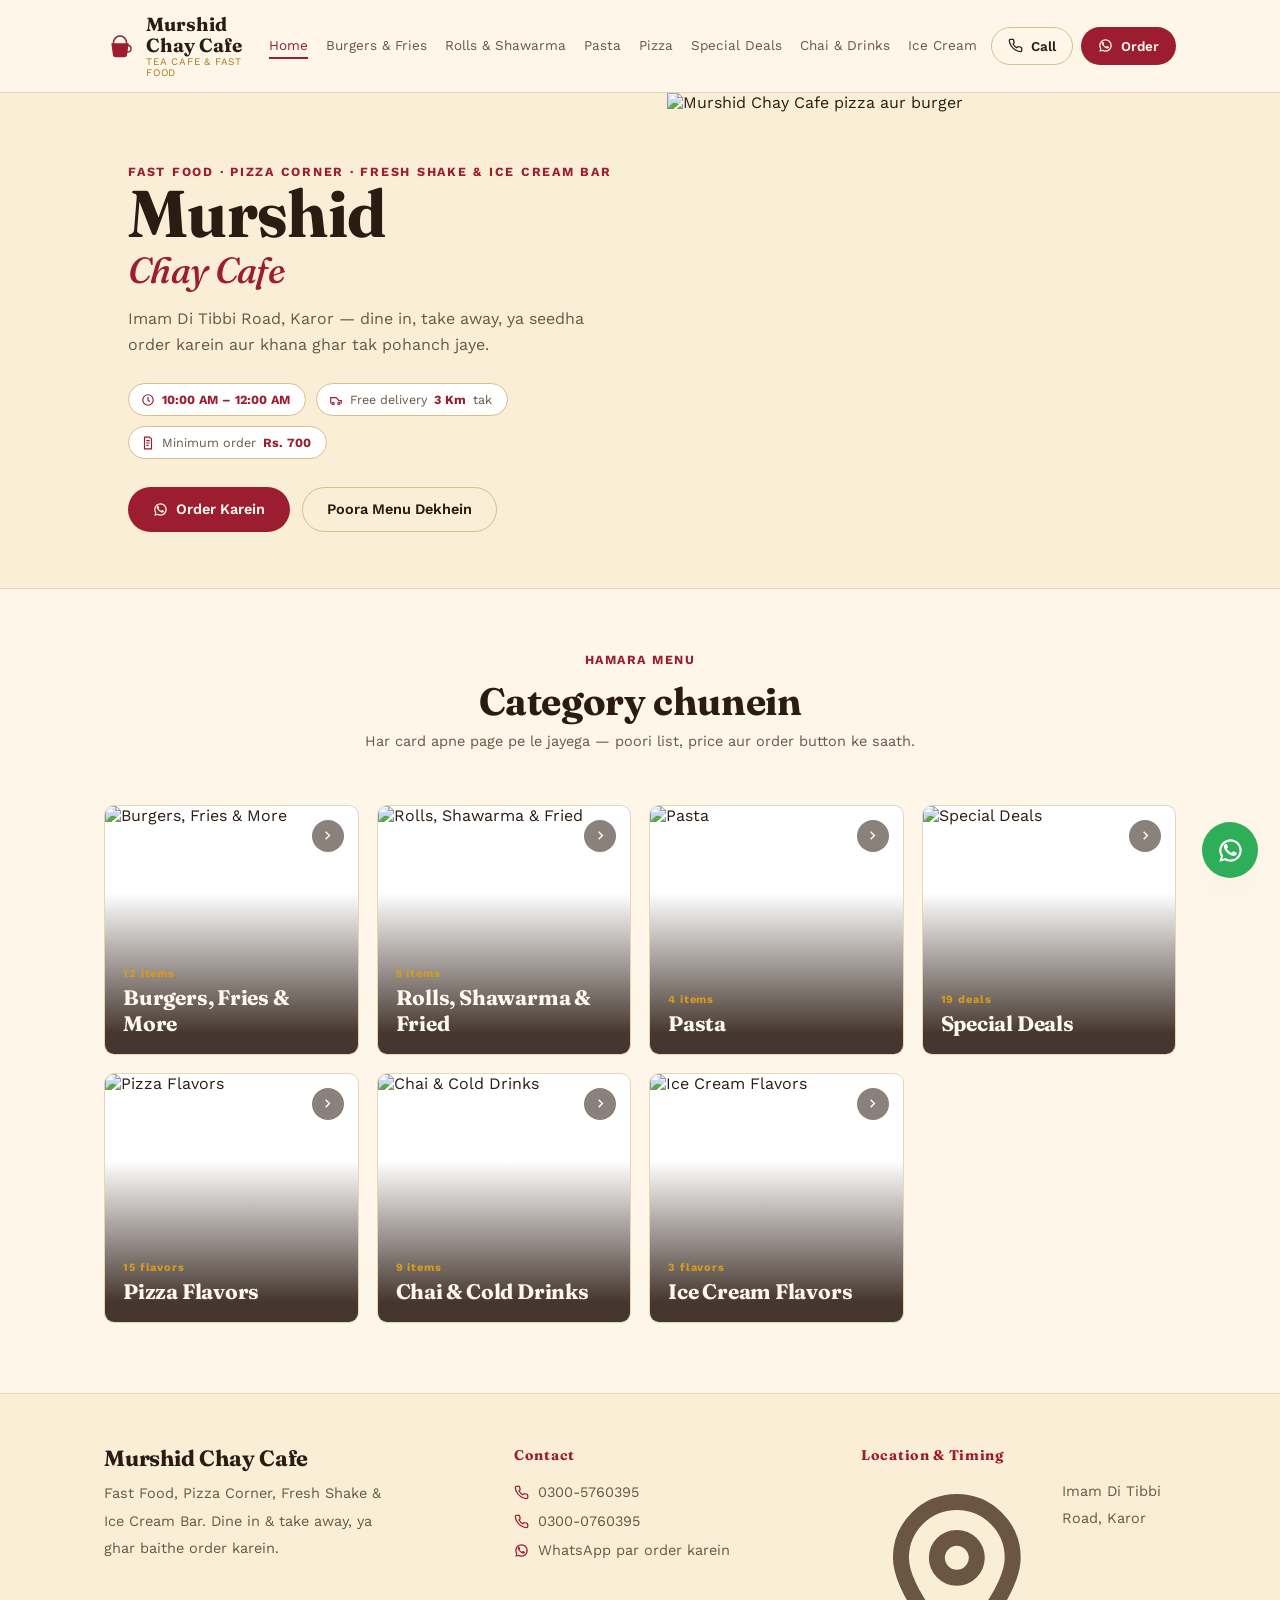
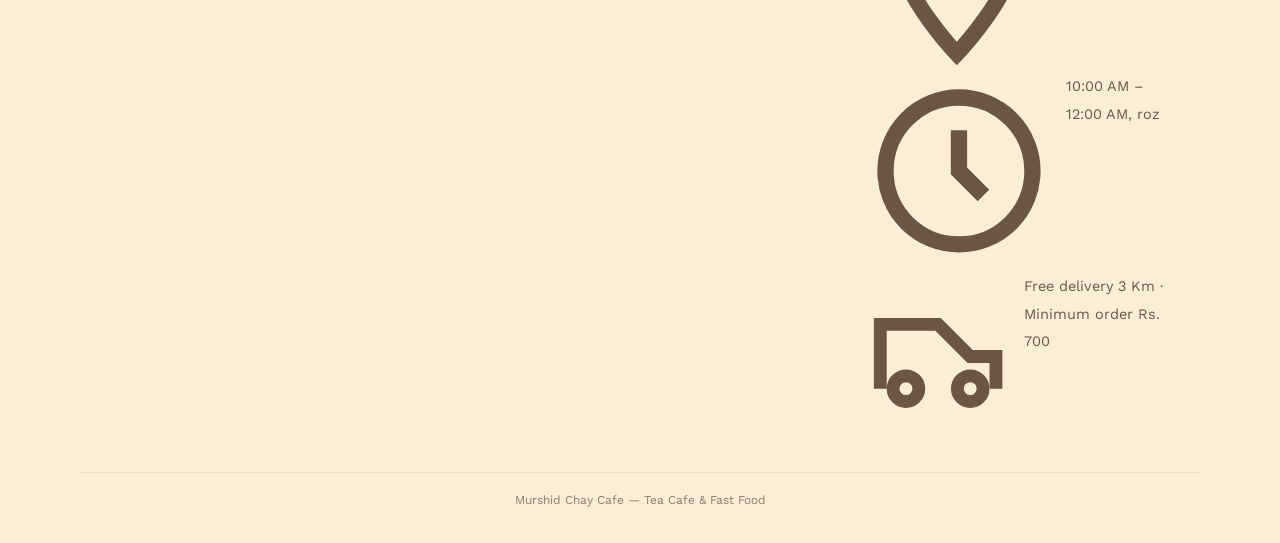
==== index.html @ 84fc8388 "Add files via upload" ====
<!DOCTYPE html>
<html lang="ur">
<head>
<meta charset="UTF-8">
<meta name="viewport" content="width=device-width, initial-scale=1.0">
<title>Home — Murshid Chay Cafe</title>
<link rel="stylesheet" href="styles.css">
<link rel="preconnect" href="https://fonts.googleapis.com">
<link rel="preconnect" href="https://fonts.gstatic.com" crossorigin>
<link href="https://fonts.googleapis.com/css2?family=Fraunces:opsz,wght@9..144,500;9..144,600;9..144,700;9..144,900&family=Work+Sans:wght@400;500;600;700&display=swap" rel="stylesheet">
</head>
<body>
<header>
  <div class="header-inner">
    <a class="brandmark" href="index.html">
      <svg viewBox="0 0 48 48" fill="none"><path d="M14 20c0-6 4-11 10-11s10 5 10 11" stroke="currentColor" stroke-width="2.4" stroke-linecap="round"/><path d="M11 20h26l-2.4 17.5A4 4 0 0 1 30.6 41H17.4a4 4 0 0 1-4-3.5L11 20z" fill="var(--maroon)"/><path d="M35 23c3 0 5.5 2 5.5 5s-2.5 5-5.5 5" stroke="currentColor" stroke-width="2.2" stroke-linecap="round"/></svg>
      <div>
        <div class="brand-name">Murshid Chay Cafe</div>
        <div class="brand-sub">TEA CAFE &amp; FAST FOOD</div>
      </div>
    </a>
    <nav class="catnav">
      <a href="index.html" class="active">Home</a>
      <a href="burgers-fries.html">Burgers &amp; Fries</a>
      <a href="rolls-shawarma.html">Rolls &amp; Shawarma</a>
      <a href="pasta.html">Pasta</a>
      <a href="pizza.html">Pizza</a>
      <a href="deals.html">Special Deals</a>
      <a href="chai-drinks.html">Chai &amp; Drinks</a>
      <a href="icecream.html">Ice Cream</a>
    </nav>
    <div class="header-cta">
      <button class="navtoggle" id="navToggle" aria-label="Menu"><svg viewBox="0 0 24 24" fill="none" stroke="currentColor" stroke-width="2.2"><path d="M4 7h16M4 12h16M4 17h16"/></svg></button>
      <div style="position:relative;">
        <button class="btn btn-ghost" id="callBtn"><svg viewBox="0 0 24 24" fill="none" stroke="currentColor" stroke-width="2"><path d="M22 16.9v3a2 2 0 0 1-2.2 2 19.8 19.8 0 0 1-8.6-3.1 19.5 19.5 0 0 1-6-6 19.8 19.8 0 0 1-3.1-8.7A2 2 0 0 1 4.1 2h3a2 2 0 0 1 2 1.7c.1.9.3 1.8.6 2.7a2 2 0 0 1-.5 2.1L8 9.7a16 16 0 0 0 6 6l1.2-1.2a2 2 0 0 1 2.1-.5c.9.3 1.8.5 2.7.6a2 2 0 0 1 1.7 2z"/></svg><span>Call</span></button>
        <div class="popover" id="callPopover">
          <a href="tel:03005760395"><svg viewBox="0 0 24 24" fill="none" stroke="currentColor" stroke-width="2"><path d="M22 16.9v3a2 2 0 0 1-2.2 2 19.8 19.8 0 0 1-8.6-3.1 19.5 19.5 0 0 1-6-6 19.8 19.8 0 0 1-3.1-8.7A2 2 0 0 1 4.1 2h3a2 2 0 0 1 2 1.7c.1.9.3 1.8.6 2.7a2 2 0 0 1-.5 2.1L8 9.7a16 16 0 0 0 6 6l1.2-1.2a2 2 0 0 1 2.1-.5c.9.3 1.8.5 2.7.6a2 2 0 0 1 1.7 2z"/></svg><span class="pop-label">0300-5760395<small>Order Line 1 &middot; WhatsApp bhi</small></span></a>
          <a href="tel:03000760395"><svg viewBox="0 0 24 24" fill="none" stroke="currentColor" stroke-width="2"><path d="M22 16.9v3a2 2 0 0 1-2.2 2 19.8 19.8 0 0 1-8.6-3.1 19.5 19.5 0 0 1-6-6 19.8 19.8 0 0 1-3.1-8.7A2 2 0 0 1 4.1 2h3a2 2 0 0 1 2 1.7c.1.9.3 1.8.6 2.7a2 2 0 0 1-.5 2.1L8 9.7a16 16 0 0 0 6 6l1.2-1.2a2 2 0 0 1 2.1-.5c.9.3 1.8.5 2.7.6a2 2 0 0 1 1.7 2z"/></svg><span class="pop-label">0300-0760395<small>Order Line 2</small></span></a>
        </div>
      </div>
      <a class="btn btn-maroon js-wa-generic" href="#" target="_blank" rel="noopener"><svg viewBox="0 0 24 24" fill="currentColor"><path d="M12 2C6.5 2 2 6.5 2 12c0 1.9.5 3.7 1.5 5.3L2 22l4.9-1.3A9.9 9.9 0 0 0 12 22c5.5 0 10-4.5 10-10S17.5 2 12 2zm0 18a8 8 0 0 1-4.1-1.1l-.3-.2-3 .8.8-2.9-.2-.3A8 8 0 1 1 12 20z"/><path d="M16.6 13.6c-.3-.1-1.6-.8-1.9-.9-.2-.1-.4-.1-.6.1-.2.3-.7.9-.8 1-.1.2-.3.2-.6.1-.3-.1-1.2-.4-2.2-1.4-.8-.7-1.4-1.6-1.5-1.9-.2-.3 0-.5.1-.6l.4-.5c.1-.1.2-.3.2-.4.1-.2 0-.3 0-.5s-.6-1.5-.8-2c-.2-.5-.4-.4-.6-.4h-.5c-.2 0-.5.1-.7.3-.3.3-1 1-1 2.3s1 2.7 1.2 2.9c.1.2 2 3 4.8 4.3.7.3 1.2.5 1.6.6.7.2 1.3.2 1.8.1.6-.1 1.6-.7 1.9-1.3.2-.6.2-1.1.2-1.2-.1-.2-.3-.2-.6-.4z"/></svg>Order</a>
    </div>
  </div>
  <div class="mobilenav" id="mobileNav">
    <a href="index.html" class="active">Home</a>
      <a href="burgers-fries.html">Burgers &amp; Fries</a>
      <a href="rolls-shawarma.html">Rolls &amp; Shawarma</a>
      <a href="pasta.html">Pasta</a>
      <a href="pizza.html">Pizza</a>
      <a href="deals.html">Special Deals</a>
      <a href="chai-drinks.html">Chai &amp; Drinks</a>
      <a href="icecream.html">Ice Cream</a>
  </div>
</header>
<div class="home-hero">
  <div class="wrap">
    <div class="hero-grid">
      <div class="hero-copy">
        <span class="hero-eyebrow">FAST FOOD &middot; PIZZA CORNER &middot; FRESH SHAKE &amp; ICE CREAM BAR</span>
        <h1>Murshid<em>Chay Cafe</em></h1>
        <p class="hero-tag">Imam Di Tibbi Road, Karor &mdash; dine in, take away, ya seedha order karein aur khana ghar tak pohanch jaye.</p>
        <div class="badge-row">
          <div class="badge"><svg viewBox="0 0 24 24" fill="none" stroke="currentColor" stroke-width="2"><circle cx="12" cy="12" r="9"/><path d="M12 7v5l3 3"/></svg> <b>10:00 AM &ndash; 12:00 AM</b></div>
          <div class="badge"><svg viewBox="0 0 24 24" fill="none" stroke="currentColor" stroke-width="2"><circle cx="7" cy="18" r="2"/><circle cx="17" cy="18" r="2"/><path d="M3 18V8h9l5 5h4v5"/></svg> Free delivery <b>3 Km</b> tak</div>
          <div class="badge"><svg viewBox="0 0 24 24" fill="none" stroke="currentColor" stroke-width="2"><path d="M6 2h9l3 3v17H6z"/><path d="M9 8h6M9 12h6M9 16h4"/></svg> Minimum order <b>Rs. 700</b></div>
        </div>
        <div class="hero-ctas">
          <a class="btn btn-maroon js-wa-generic" href="#" target="_blank" rel="noopener"><svg viewBox="0 0 24 24" fill="currentColor"><path d="M12 2C6.5 2 2 6.5 2 12c0 1.9.5 3.7 1.5 5.3L2 22l4.9-1.3A9.9 9.9 0 0 0 12 22c5.5 0 10-4.5 10-10S17.5 2 12 2zm0 18a8 8 0 0 1-4.1-1.1l-.3-.2-3 .8.8-2.9-.2-.3A8 8 0 1 1 12 20z"/><path d="M16.6 13.6c-.3-.1-1.6-.8-1.9-.9-.2-.1-.4-.1-.6.1-.2.3-.7.9-.8 1-.1.2-.3.2-.6.1-.3-.1-1.2-.4-2.2-1.4-.8-.7-1.4-1.6-1.5-1.9-.2-.3 0-.5.1-.6l.4-.5c.1-.1.2-.3.2-.4.1-.2 0-.3 0-.5s-.6-1.5-.8-2c-.2-.5-.4-.4-.6-.4h-.5c-.2 0-.5.1-.7.3-.3.3-1 1-1 2.3s1 2.7 1.2 2.9c.1.2 2 3 4.8 4.3.7.3 1.2.5 1.6.6.7.2 1.3.2 1.8.1.6-.1 1.6-.7 1.9-1.3.2-.6.2-1.1.2-1.2-.1-.2-.3-.2-.6-.4z"/></svg>Order Karein</a>
          <a class="btn btn-ghost" href="#menu">Poora Menu Dekhein</a>
        </div>
      </div>
      <img class="hero-img" src="images/home-hero.jpg" alt="Murshid Chay Cafe pizza aur burger">
    </div>
  </div>
</div>

<div id="menu" class="wrap menu-intro">
  <span class="kicker">HAMARA MENU</span>
  <h2>Category chunein</h2>
  <p>Har card apne page pe le jayega &mdash; poori list, price aur order button ke saath.</p>
</div>
<div class="wrap">
  <div class="cat-grid">
    <a class="cat-card" href="burgers-fries.html">
      <img src="images/burger-hero.jpg" alt="Burgers, Fries &amp; More">
      <div class="cat-overlay"></div>
      <span class="cat-arrow"><svg viewBox="0 0 24 24" fill="none" stroke="currentColor" stroke-width="2.4"><path d="m9 6 6 6-6 6"/></svg></span>
      <div class="cat-body">
        <span class="cat-count">12 items</span>
        <h3>Burgers, Fries &amp; More</h3>
      </div>
    </a>
    <a class="cat-card" href="rolls-shawarma.html">
      <img src="images/wrap-hero.jpg" alt="Rolls, Shawarma &amp; Fried">
      <div class="cat-overlay"></div>
      <span class="cat-arrow"><svg viewBox="0 0 24 24" fill="none" stroke="currentColor" stroke-width="2.4"><path d="m9 6 6 6-6 6"/></svg></span>
      <div class="cat-body">
        <span class="cat-count">5 items</span>
        <h3>Rolls, Shawarma &amp; Fried</h3>
      </div>
    </a>
    <a class="cat-card" href="pasta.html">
      <img src="images/fries.jpg" alt="Pasta">
      <div class="cat-overlay"></div>
      <span class="cat-arrow"><svg viewBox="0 0 24 24" fill="none" stroke="currentColor" stroke-width="2.4"><path d="m9 6 6 6-6 6"/></svg></span>
      <div class="cat-body">
        <span class="cat-count">4 items</span>
        <h3>Pasta</h3>
      </div>
    </a>
    <a class="cat-card" href="deals.html">
      <img src="images/deals-hero.jpg" alt="Special Deals">
      <div class="cat-overlay"></div>
      <span class="cat-arrow"><svg viewBox="0 0 24 24" fill="none" stroke="currentColor" stroke-width="2.4"><path d="m9 6 6 6-6 6"/></svg></span>
      <div class="cat-body">
        <span class="cat-count">19 deals</span>
        <h3>Special Deals</h3>
      </div>
    </a>
    <a class="cat-card" href="pizza.html">
      <img src="images/pizza-hero.jpg" alt="Pizza Flavors">
      <div class="cat-overlay"></div>
      <span class="cat-arrow"><svg viewBox="0 0 24 24" fill="none" stroke="currentColor" stroke-width="2.4"><path d="m9 6 6 6-6 6"/></svg></span>
      <div class="cat-body">
        <span class="cat-count">15 flavors</span>
        <h3>Pizza Flavors</h3>
      </div>
    </a>
    <a class="cat-card" href="chai-drinks.html">
      <img src="images/chai-hero.jpg" alt="Chai &amp; Cold Drinks">
      <div class="cat-overlay"></div>
      <span class="cat-arrow"><svg viewBox="0 0 24 24" fill="none" stroke="currentColor" stroke-width="2.4"><path d="m9 6 6 6-6 6"/></svg></span>
      <div class="cat-body">
        <span class="cat-count">9 items</span>
        <h3>Chai &amp; Cold Drinks</h3>
      </div>
    </a>
    <a class="cat-card" href="icecream.html">
      <img src="images/wings-hero.jpg" alt="Ice Cream Flavors">
      <div class="cat-overlay"></div>
      <span class="cat-arrow"><svg viewBox="0 0 24 24" fill="none" stroke="currentColor" stroke-width="2.4"><path d="m9 6 6 6-6 6"/></svg></span>
      <div class="cat-body">
        <span class="cat-count">3 flavors</span>
        <h3>Ice Cream Flavors</h3>
      </div>
    </a>
  </div>
</div>
<footer>
  <div class="wrap footer-grid">
    <div class="foot-brand">
      <div class="brand-name display" style="font-size:22px;">Murshid Chay Cafe</div>
      <p>Fast Food, Pizza Corner, Fresh Shake &amp; Ice Cream Bar. Dine in &amp; take away, ya ghar baithe order karein.</p>
    </div>
    <div>
      <h3>Contact</h3>
      <a href="tel:03005760395"><svg viewBox="0 0 24 24" fill="none" stroke="currentColor" stroke-width="2"><path d="M22 16.9v3a2 2 0 0 1-2.2 2 19.8 19.8 0 0 1-8.6-3.1 19.5 19.5 0 0 1-6-6 19.8 19.8 0 0 1-3.1-8.7A2 2 0 0 1 4.1 2h3a2 2 0 0 1 2 1.7c.1.9.3 1.8.6 2.7a2 2 0 0 1-.5 2.1L8 9.7a16 16 0 0 0 6 6l1.2-1.2a2 2 0 0 1 2.1-.5c.9.3 1.8.5 2.7.6a2 2 0 0 1 1.7 2z"/></svg> 0300-5760395</a>
      <a href="tel:03000760395"><svg viewBox="0 0 24 24" fill="none" stroke="currentColor" stroke-width="2"><path d="M22 16.9v3a2 2 0 0 1-2.2 2 19.8 19.8 0 0 1-8.6-3.1 19.5 19.5 0 0 1-6-6 19.8 19.8 0 0 1-3.1-8.7A2 2 0 0 1 4.1 2h3a2 2 0 0 1 2 1.7c.1.9.3 1.8.6 2.7a2 2 0 0 1-.5 2.1L8 9.7a16 16 0 0 0 6 6l1.2-1.2a2 2 0 0 1 2.1-.5c.9.3 1.8.5 2.7.6a2 2 0 0 1 1.7 2z"/></svg> 0300-0760395</a>
      <a class="js-wa-generic" href="#" target="_blank" rel="noopener"><svg viewBox="0 0 24 24" fill="currentColor"><path d="M12 2C6.5 2 2 6.5 2 12c0 1.9.5 3.7 1.5 5.3L2 22l4.9-1.3A9.9 9.9 0 0 0 12 22c5.5 0 10-4.5 10-10S17.5 2 12 2zm0 18a8 8 0 0 1-4.1-1.1l-.3-.2-3 .8.8-2.9-.2-.3A8 8 0 1 1 12 20z"/><path d="M16.6 13.6c-.3-.1-1.6-.8-1.9-.9-.2-.1-.4-.1-.6.1-.2.3-.7.9-.8 1-.1.2-.3.2-.6.1-.3-.1-1.2-.4-2.2-1.4-.8-.7-1.4-1.6-1.5-1.9-.2-.3 0-.5.1-.6l.4-.5c.1-.1.2-.3.2-.4.1-.2 0-.3 0-.5s-.6-1.5-.8-2c-.2-.5-.4-.4-.6-.4h-.5c-.2 0-.5.1-.7.3-.3.3-1 1-1 2.3s1 2.7 1.2 2.9c.1.2 2 3 4.8 4.3.7.3 1.2.5 1.6.6.7.2 1.3.2 1.8.1.6-.1 1.6-.7 1.9-1.3.2-.6.2-1.1.2-1.2-.1-.2-.3-.2-.6-.4z"/></svg> WhatsApp par order karein</a>
    </div>
    <div>
      <h3>Location &amp; Timing</h3>
      <p style="display:flex;gap:9px;"><svg viewBox="0 0 24 24" fill="none" stroke="currentColor" stroke-width="2"><path d="M12 22s7-7.4 7-12A7 7 0 0 0 5 10c0 4.6 7 12 7 12z"/><circle cx="12" cy="10" r="2.5"/></svg> Imam Di Tibbi Road, Karor</p>
      <p style="display:flex;gap:9px;"><svg viewBox="0 0 24 24" fill="none" stroke="currentColor" stroke-width="2"><circle cx="12" cy="12" r="9"/><path d="M12 7v5l3 3"/></svg> 10:00 AM &ndash; 12:00 AM, roz</p>
      <p style="display:flex;gap:9px;"><svg viewBox="0 0 24 24" fill="none" stroke="currentColor" stroke-width="2"><circle cx="7" cy="18" r="2"/><circle cx="17" cy="18" r="2"/><path d="M3 18V8h9l5 5h4v5"/></svg> Free delivery 3 Km &middot; Minimum order Rs. 700</p>
    </div>
  </div>
  <div class="foot-bottom wrap">Murshid Chay Cafe &mdash; Tea Cafe &amp; Fast Food</div>
</footer>

<button class="float-wa js-wa-generic" id="floatWaBtn" aria-label="WhatsApp par order karein"><svg viewBox="0 0 24 24" fill="currentColor"><path d="M12 2C6.5 2 2 6.5 2 12c0 1.9.5 3.7 1.5 5.3L2 22l4.9-1.3A9.9 9.9 0 0 0 12 22c5.5 0 10-4.5 10-10S17.5 2 12 2zm0 18a8 8 0 0 1-4.1-1.1l-.3-.2-3 .8.8-2.9-.2-.3A8 8 0 1 1 12 20z"/><path d="M16.6 13.6c-.3-.1-1.6-.8-1.9-.9-.2-.1-.4-.1-.6.1-.2.3-.7.9-.8 1-.1.2-.3.2-.6.1-.3-.1-1.2-.4-2.2-1.4-.8-.7-1.4-1.6-1.5-1.9-.2-.3 0-.5.1-.6l.4-.5c.1-.1.2-.3.2-.4.1-.2 0-.3 0-.5s-.6-1.5-.8-2c-.2-.5-.4-.4-.6-.4h-.5c-.2 0-.5.1-.7.3-.3.3-1 1-1 2.3s1 2.7 1.2 2.9c.1.2 2 3 4.8 4.3.7.3 1.2.5 1.6.6.7.2 1.3.2 1.8.1.6-.1 1.6-.7 1.9-1.3.2-.6.2-1.1.2-1.2-.1-.2-.3-.2-.6-.4z"/></svg></button>

<div class="modal-backdrop" id="modalBackdrop">
  <div class="modal">
    <button class="modal-close" id="modalClose" aria-label="Band karein"><svg viewBox="0 0 24 24" fill="none" stroke="currentColor" stroke-width="2.2"><path d="M18 6 6 18M6 6l12 12"/></svg></button>
    <div class="modal-eyebrow">ORDER</div>
    <h3 id="modalName">Item Name</h3>
    <div class="modal-options" id="modalOptions"></div>
    <a class="btn btn-maroon" id="modalOrderBtn" href="#" target="_blank" rel="noopener"><svg viewBox="0 0 24 24" fill="currentColor"><path d="M12 2C6.5 2 2 6.5 2 12c0 1.9.5 3.7 1.5 5.3L2 22l4.9-1.3A9.9 9.9 0 0 0 12 22c5.5 0 10-4.5 10-10S17.5 2 12 2zm0 18a8 8 0 0 1-4.1-1.1l-.3-.2-3 .8.8-2.9-.2-.3A8 8 0 1 1 12 20z"/><path d="M16.6 13.6c-.3-.1-1.6-.8-1.9-.9-.2-.1-.4-.1-.6.1-.2.3-.7.9-.8 1-.1.2-.3.2-.6.1-.3-.1-1.2-.4-2.2-1.4-.8-.7-1.4-1.6-1.5-1.9-.2-.3 0-.5.1-.6l.4-.5c.1-.1.2-.3.2-.4.1-.2 0-.3 0-.5s-.6-1.5-.8-2c-.2-.5-.4-.4-.6-.4h-.5c-.2 0-.5.1-.7.3-.3.3-1 1-1 2.3s1 2.7 1.2 2.9c.1.2 2 3 4.8 4.3.7.3 1.2.5 1.6.6.7.2 1.3.2 1.8.1.6-.1 1.6-.7 1.9-1.3.2-.6.2-1.1.2-1.2-.1-.2-.3-.2-.6-.4z"/></svg>WhatsApp par Order Karein</a>
  </div>
</div>

<script src="script.js"></script>
</body>
</html>
---- styles.css ----
:root{
  --bg:#fdf6e9;
  --surface:#ffffff;
  --surface-2:#fbeed7;
  --ink:#2b1b12;
  --ink-dim:#6b5644;
  --maroon:#9c1c30;
  --maroon-dark:#711524;
  --gold:#d69a1f;
  --gold-dim:#a97a17;
  --line:#e7d5b3;
  --line-strong:#d9bd8b;
  --radius:10px;
  --shadow:0 18px 40px -22px rgba(43,27,18,0.35);
}
*{box-sizing:border-box;}
html{scroll-behavior:smooth;}
@media (prefers-reduced-motion: reduce){ html{scroll-behavior:auto;} *{animation-duration:.001ms !important; transition-duration:.001ms !important;} }
body{margin:0;background:var(--bg);color:var(--ink);font-family:'Work Sans',sans-serif;-webkit-font-smoothing:antialiased;}
h1,h2,h3,.display{font-family:'Fraunces',serif;font-weight:700;margin:0;letter-spacing:-0.01em;}
.nums{font-variant-numeric:tabular-nums;}
a{color:inherit;}
button{font-family:inherit;}
img{display:block;max-width:100%;}
.wrap{max-width:1120px;margin:0 auto;padding:0 24px;}
svg{display:block;}

/* ---------- Header ---------- */
header{position:sticky;top:0;z-index:50;background:rgba(253,246,233,0.94);backdrop-filter:blur(8px);border-bottom:1px solid var(--line);}
.header-inner{display:flex;align-items:center;justify-content:space-between;padding:14px 24px;max-width:1120px;margin:0 auto;gap:14px;}
.brandmark{display:flex;align-items:center;gap:10px;text-decoration:none;}
.brandmark svg{width:32px;height:32px;flex-shrink:0;color:var(--maroon);}
.brand-name{font-family:'Fraunces',serif;font-weight:700;font-size:19px;color:var(--ink);line-height:1.1;}
.brand-sub{font-size:10px;letter-spacing:0.08em;color:var(--gold-dim);}
nav.catnav{display:none;gap:18px;font-size:13.5px;color:var(--ink-dim);}
nav.catnav a{text-decoration:none;padding:4px 0;border-bottom:2px solid transparent;transition:border-color .2s,color .2s;white-space:nowrap;}
nav.catnav a:hover,nav.catnav a.active{color:var(--maroon);border-color:var(--maroon);}
@media(min-width:980px){nav.catnav{display:flex;}}
.header-cta{display:flex;gap:8px;flex-shrink:0;position:relative;}
.btn{display:inline-flex;align-items:center;gap:8px;padding:10px 16px;border-radius:999px;font-size:13.5px;font-weight:600;text-decoration:none;border:1px solid transparent;cursor:pointer;transition:transform .15s ease, background .2s ease, border-color .2s ease;}
.btn:active{transform:scale(0.96);}
.btn-maroon{background:var(--maroon);color:#fff8ef;}
.btn-maroon:hover{background:var(--maroon-dark);}
.btn-ghost{border-color:var(--line-strong);color:var(--ink);background:transparent;}
.btn-ghost:hover{border-color:var(--maroon);color:var(--maroon);}
.btn svg{width:15px;height:15px;}

/* ---------- Call popover ---------- */
.popover{position:absolute;top:calc(100% + 10px);right:0;background:var(--surface);border:1px solid var(--line-strong);border-radius:10px;padding:10px;min-width:230px;box-shadow:var(--shadow);display:none;flex-direction:column;gap:6px;z-index:60;}
.popover.open{display:flex;}
.popover a{display:flex;align-items:center;gap:10px;padding:10px 12px;border-radius:6px;font-size:14px;color:var(--ink);text-decoration:none;transition:background .15s;}
.popover a:hover{background:var(--surface-2);}
.popover a svg{width:16px;height:16px;color:var(--maroon);flex-shrink:0;}
.popover .pop-label{display:flex;flex-direction:column;}
.popover .pop-label small{color:var(--ink-dim);font-size:11px;}

/* ---------- Mobile nav toggle ---------- */
.navtoggle{display:flex;align-items:center;justify-content:center;width:38px;height:38px;border-radius:8px;border:1px solid var(--line-strong);background:transparent;cursor:pointer;}
.navtoggle svg{width:18px;height:18px;color:var(--ink);}
@media(min-width:980px){.navtoggle{display:none;}}
.mobilenav{display:none;flex-direction:column;padding:8px 24px 16px;border-bottom:1px solid var(--line);background:var(--bg);}
.mobilenav.open{display:flex;}
.mobilenav a{padding:10px 0;font-size:14.5px;color:var(--ink-dim);text-decoration:none;border-bottom:1px solid var(--line);}
.mobilenav a.active{color:var(--maroon);font-weight:600;}
@media(min-width:980px){.mobilenav{display:none !important;}}

/* ---------- Page hero (category pages) ---------- */
.page-hero{position:relative;border-bottom:1px solid var(--line);overflow:hidden;background:var(--surface-2);}
.page-hero .hero-grid{display:grid;grid-template-columns:1fr;gap:0;}
@media(min-width:840px){.page-hero .hero-grid{grid-template-columns:1fr 1fr;align-items:stretch;}}
.page-hero .hero-copy{padding:56px 24px;display:flex;flex-direction:column;justify-content:center;gap:14px;max-width:560px;margin:0 auto;}
.page-hero .kicker{color:var(--maroon);font-size:12.5px;letter-spacing:0.12em;font-weight:700;}
.page-hero h1{font-size:clamp(32px,5vw,50px);line-height:1.02;color:var(--ink);}
.page-hero p{color:var(--ink-dim);font-size:15.5px;line-height:1.6;max-width:440px;}
.page-hero .hero-img{width:100%;height:100%;min-height:260px;object-fit:cover;}
.page-hero .hero-ctas{display:flex;gap:10px;flex-wrap:wrap;margin-top:6px;}

/* ---------- Home hero ---------- */
.home-hero{background:var(--surface-2);border-bottom:1px solid var(--line);}
.home-hero .hero-grid{display:grid;grid-template-columns:1fr;gap:0;}
@media(min-width:900px){.home-hero .hero-grid{grid-template-columns:1.05fr 0.95fr;align-items:center;}}
.home-hero .hero-copy{padding:68px 24px 56px;max-width:560px;}
.home-hero .hero-eyebrow{color:var(--maroon);font-size:12.5px;letter-spacing:0.14em;font-weight:700;margin-bottom:16px;}
.home-hero h1{font-size:clamp(38px,6.5vw,66px);line-height:1.0;color:var(--ink);}
.home-hero h1 em{font-style:italic;color:var(--maroon);display:block;font-weight:500;font-size:0.55em;margin-top:6px;}
.home-hero .hero-tag{margin-top:18px;color:var(--ink-dim);font-size:16px;line-height:1.6;max-width:460px;}
.home-hero .hero-img{width:100%;height:100%;min-height:320px;object-fit:cover;}
.badge-row{display:flex;flex-wrap:wrap;gap:10px;margin:26px 0 0;}
.badge{border:1px solid var(--line-strong);background:var(--surface);border-radius:999px;padding:8px 15px 8px 12px;font-size:12.5px;color:var(--ink-dim);display:flex;align-items:center;gap:7px;}
.badge svg{width:14px;height:14px;color:var(--maroon);}
.badge b{color:var(--maroon);font-weight:700;}
.hero-ctas{margin-top:28px;display:flex;gap:12px;flex-wrap:wrap;}
.hero-ctas .btn{padding:13px 24px;font-size:14.5px;}

/* ---------- Category grid (home) ---------- */
.menu-intro{padding:60px 0 6px;text-align:center;}
.menu-intro .kicker{color:var(--maroon);font-size:12.5px;letter-spacing:0.12em;font-weight:700;}
.menu-intro h2{font-size:clamp(28px,4vw,38px);margin-top:10px;}
.menu-intro p{color:var(--ink-dim);font-size:14.5px;margin-top:8px;}
.cat-grid{display:grid;gap:18px;grid-template-columns:repeat(auto-fill,minmax(250px,1fr));padding:34px 0 70px;}
.cat-card{position:relative;border-radius:var(--radius);overflow:hidden;text-decoration:none;border:1px solid var(--line);background:var(--surface);height:250px;transition:transform .15s ease, box-shadow .2s ease;display:block;}
.cat-card:hover{transform:translateY(-3px);box-shadow:var(--shadow);}
.cat-card img{width:100%;height:100%;object-fit:cover;position:absolute;inset:0;}
.cat-card .cat-overlay{position:absolute;inset:0;background:linear-gradient(180deg, rgba(43,27,18,0) 35%, rgba(43,27,18,0.88) 92%);}
.cat-card .cat-body{position:absolute;left:0;right:0;bottom:0;padding:18px;}
.cat-card .cat-count{font-size:11px;letter-spacing:.08em;color:var(--gold);font-weight:700;margin-bottom:4px;display:block;}
.cat-card h3{font-size:21px;color:#fff8ef;}
.cat-card .cat-arrow{position:absolute;top:14px;right:14px;width:32px;height:32px;border-radius:50%;background:rgba(43,27,18,0.55);display:flex;align-items:center;justify-content:center;}
.cat-card .cat-arrow svg{width:15px;height:15px;color:#fff8ef;}

/* ---------- Section shell (category pages) ---------- */
section.content{padding:56px 0;}
.section-head{margin-bottom:28px;}
.section-head p{color:var(--ink-dim);font-size:14px;max-width:460px;margin-top:6px;}

/* ---------- Food grid ---------- */
.grid{display:grid;gap:12px;grid-template-columns:repeat(auto-fill,minmax(230px,1fr));}
.food-card{background:var(--surface);border:1px solid var(--line);border-radius:var(--radius);padding:14px 16px;display:flex;justify-content:space-between;align-items:center;gap:12px;cursor:pointer;transition:border-color .2s ease, box-shadow .2s ease;text-align:left;}
.food-card:hover{border-color:var(--maroon);box-shadow:var(--shadow);}
.food-name{font-family:'Fraunces',serif;font-weight:600;font-size:15.5px;color:var(--ink);}
.food-price{font-size:14.5px;font-weight:700;color:var(--maroon);white-space:nowrap;}

/* ---------- Pizza table ---------- */
.pizza-table-wrap{overflow-x:auto;border:1px solid var(--line);border-radius:var(--radius);background:var(--surface);}
table.pizza{width:100%;border-collapse:collapse;min-width:560px;}
table.pizza thead th{text-align:left;font-size:11.5px;letter-spacing:0.08em;color:var(--maroon);padding:14px 16px;border-bottom:1px solid var(--line-strong);background:var(--surface-2);}
table.pizza thead th:not(:first-child){text-align:center;}
table.pizza tbody td{padding:13px 16px;border-bottom:1px solid var(--line);font-size:14.5px;}
table.pizza tbody td:not(:first-child){text-align:center;color:var(--ink);font-weight:600;}
table.pizza tbody tr{cursor:pointer;transition:background .2s;}
table.pizza tbody tr:hover{background:var(--surface-2);}
table.pizza tbody tr:last-child td{border-bottom:none;}
table.pizza .pname{font-family:'Fraunces',serif;font-weight:600;color:var(--ink);}
.topping-note{margin-top:16px;font-size:13.5px;color:var(--ink-dim);}
.topping-note b{color:var(--maroon);}

/* ---------- Deals ---------- */
.deal-grid{display:grid;gap:14px;grid-template-columns:repeat(auto-fill,minmax(240px,1fr));}
.deal-card{border:1px solid var(--line-strong);border-radius:var(--radius);padding:18px;background:var(--surface);cursor:pointer;transition:transform .15s ease,box-shadow .2s ease;display:flex;flex-direction:column;gap:12px;}
.deal-card:hover{transform:translateY(-2px);box-shadow:var(--shadow);}
.deal-num{font-size:11px;letter-spacing:0.1em;color:var(--maroon);font-weight:700;}
.deal-items{list-style:none;margin:0;padding:0;font-size:13.5px;color:var(--ink-dim);line-height:1.7;}
.deal-price{font-family:'Fraunces',serif;font-size:22px;font-weight:700;color:var(--maroon);margin-top:auto;}
.mega{grid-column:1/-1;background:linear-gradient(135deg,#fff2df,#fbe3d7);border-color:var(--gold);}
.mega .deal-price{font-size:30px;color:var(--maroon-dark);}

/* ---------- Chai & drinks ---------- */
.drink-layout{display:grid;gap:24px;grid-template-columns:1fr;}
@media(min-width:760px){.drink-layout{grid-template-columns:0.85fr 1.3fr;}}
.chai-feature{border:1px solid var(--line-strong);border-radius:var(--radius);overflow:hidden;background:var(--surface);cursor:pointer;transition:box-shadow .2s;}
.chai-feature:hover{box-shadow:var(--shadow);}
.chai-feature img{width:100%;height:180px;object-fit:cover;}
.chai-feature .chai-body{padding:20px;}
.chai-feature .urdu{font-size:22px;color:var(--maroon);}
.chai-feature h3{font-size:21px;color:var(--ink);margin-top:4px;}
.chai-price{font-size:23px;color:var(--maroon-dark);font-weight:700;font-family:'Fraunces',serif;margin-top:8px;}
.limca-grid{display:grid;grid-template-columns:repeat(auto-fill,minmax(150px,1fr));gap:10px;}
.limca-item{border:1px solid var(--line);border-radius:var(--radius);padding:12px 14px;cursor:pointer;transition:border-color .2s,box-shadow .2s;background:var(--surface);}
.limca-item:hover{border-color:var(--maroon);box-shadow:var(--shadow);}
.limca-item .lname{font-weight:600;font-size:14px;color:var(--ink);}
.limca-item .lprice{font-size:12.5px;color:var(--ink-dim);margin-top:4px;}
.limca-item .lprice b{color:var(--maroon);}

/* ---------- Ice cream ---------- */
.scoop-row{display:flex;gap:12px;flex-wrap:wrap;}
.scoop{border:1px solid var(--line-strong);border-radius:999px;padding:13px 24px;cursor:pointer;transition:border-color .2s, box-shadow .2s;font-family:'Fraunces',serif;font-weight:600;font-size:15.5px;background:var(--surface);}
.scoop:hover{border-color:var(--maroon);box-shadow:var(--shadow);}

/* ---------- Footer ---------- */
footer{padding:52px 0 36px;background:var(--surface-2);border-top:1px solid var(--line);}
.footer-grid{display:grid;gap:32px;grid-template-columns:1fr;}
@media(min-width:760px){.footer-grid{grid-template-columns:1.2fr 1fr 1fr;}}
footer h3{font-size:14px;color:var(--maroon);margin-bottom:14px;letter-spacing:0.05em;}
footer p{font-size:14.5px;color:var(--ink-dim);line-height:1.9;margin:0 0 4px;}
footer a{display:flex;align-items:center;gap:9px;font-size:14.5px;color:var(--ink-dim);text-decoration:none;line-height:2;}
footer a svg{width:15px;height:15px;color:var(--maroon);flex-shrink:0;}
footer a:hover{color:var(--maroon);}
.foot-brand p{margin-top:10px;max-width:300px;}
.foot-bottom{margin-top:40px;padding-top:20px;border-top:1px solid var(--line);text-align:center;font-size:12px;color:var(--ink-dim);opacity:0.75;}

/* ---------- Floating WhatsApp ---------- */
.float-wa{position:fixed;bottom:22px;right:22px;z-index:55;width:56px;height:56px;border-radius:50%;background:#2fae59;display:flex;align-items:center;justify-content:center;box-shadow:var(--shadow);border:none;cursor:pointer;animation:pulse-once 1.8s ease-out 1;}
.float-wa svg{width:27px;height:27px;color:#fff;}
@keyframes pulse-once{0%{box-shadow:0 0 0 0 rgba(47,174,89,0.5);}70%{box-shadow:0 0 0 18px rgba(47,174,89,0);}100%{box-shadow:0 0 0 0 rgba(47,174,89,0);}}

/* ---------- Modal ---------- */
.modal-backdrop{position:fixed;inset:0;background:rgba(43,27,18,0.55);display:none;align-items:center;justify-content:center;z-index:100;padding:20px;backdrop-filter:blur(2px);}
.modal-backdrop.open{display:flex;}
.modal{background:var(--surface);border:1px solid var(--line-strong);border-radius:12px;max-width:400px;width:100%;padding:28px;position:relative;box-shadow:var(--shadow);}
.modal-close{position:absolute;top:14px;right:14px;background:none;border:none;color:var(--ink-dim);cursor:pointer;width:30px;height:30px;display:flex;align-items:center;justify-content:center;border-radius:50%;transition:background .2s;}
.modal-close:hover{background:var(--surface-2);color:var(--ink);}
.modal-eyebrow{color:var(--maroon);font-size:12px;letter-spacing:0.1em;margin-bottom:8px;font-weight:700;}
.modal h3{font-size:22px;color:var(--ink);margin-bottom:14px;}
.modal-options{display:flex;flex-direction:column;gap:8px;margin-bottom:20px;}
.modal-option{display:flex;justify-content:space-between;align-items:center;border:1px solid var(--line);border-radius:8px;padding:11px 14px;cursor:pointer;transition:border-color .2s, background .2s;}
.modal-option:hover,.modal-option.active{border-color:var(--maroon);background:var(--surface-2);}
.modal-option .oname{font-size:14px;color:var(--ink-dim);}
.modal-option .oprice{font-weight:700;color:var(--maroon);font-size:14.5px;}
.modal .btn-maroon{width:100%;justify-content:center;padding:13px;font-size:15px;}
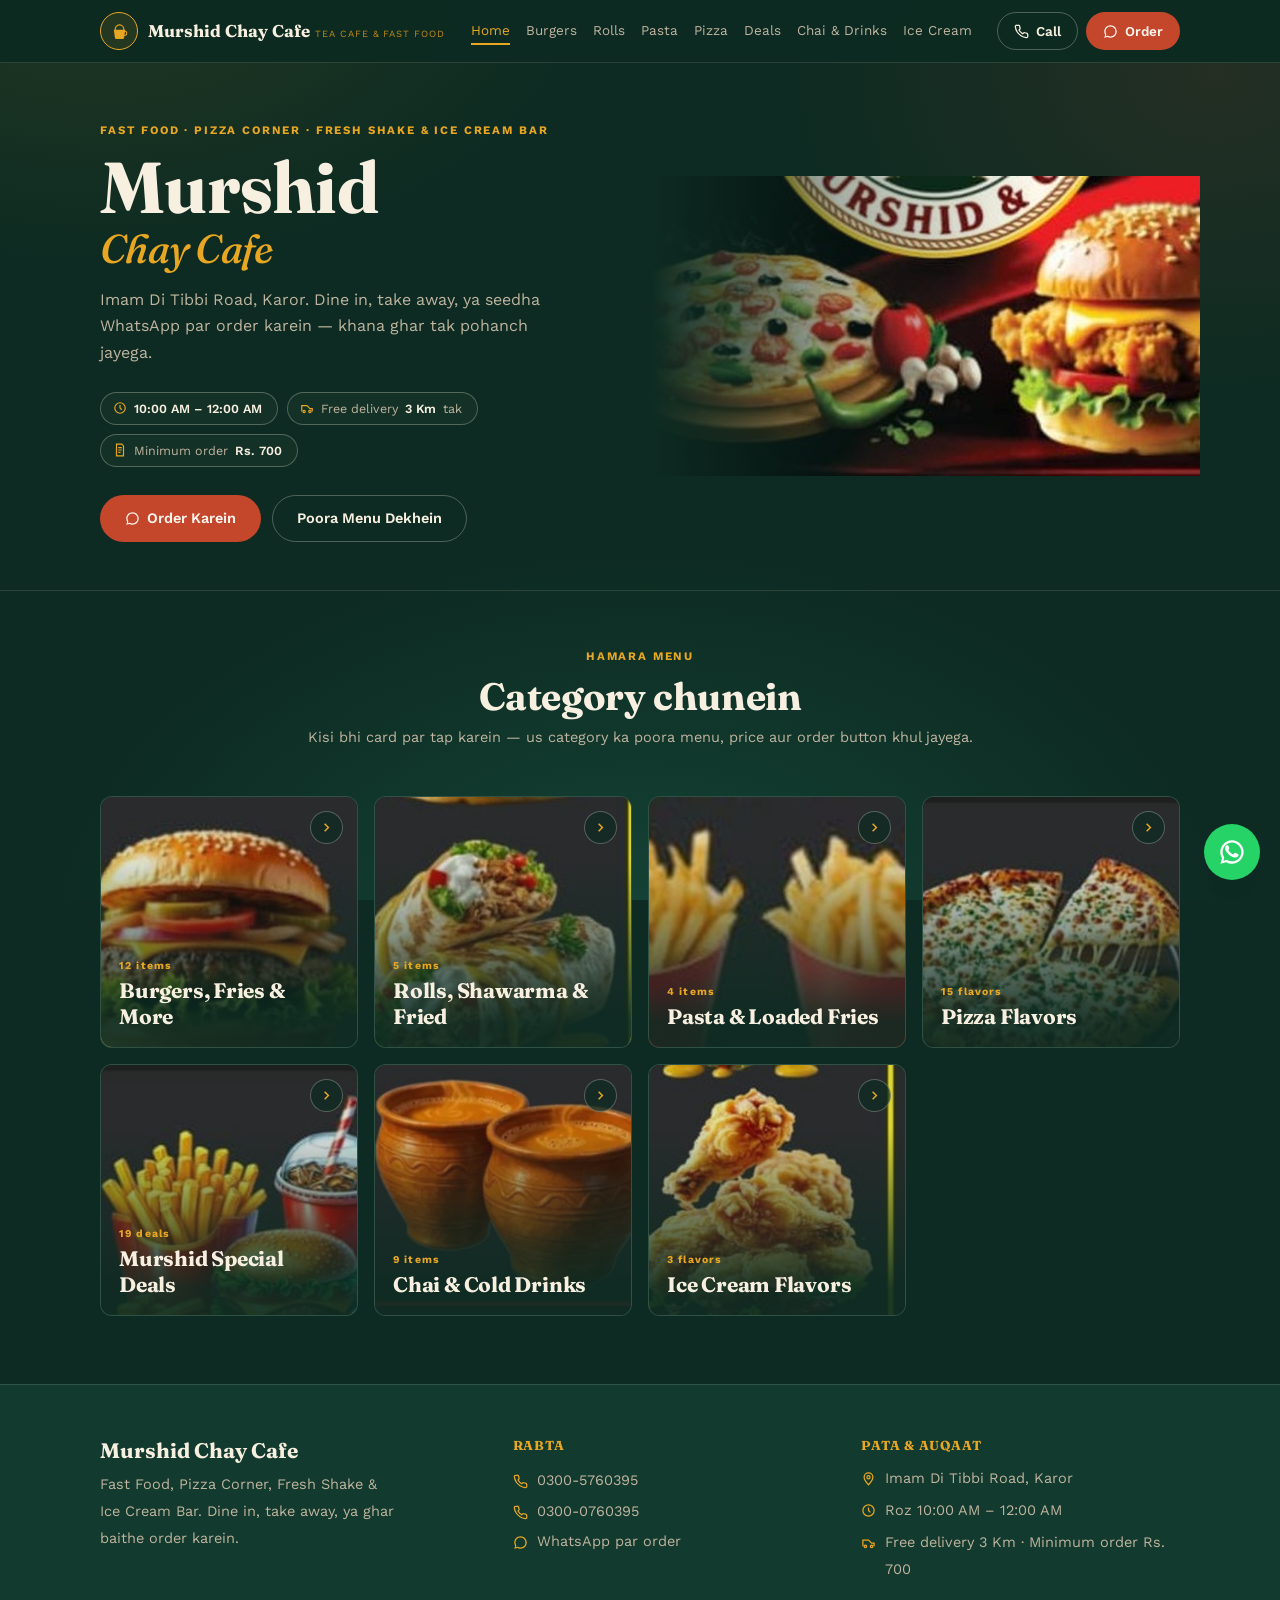
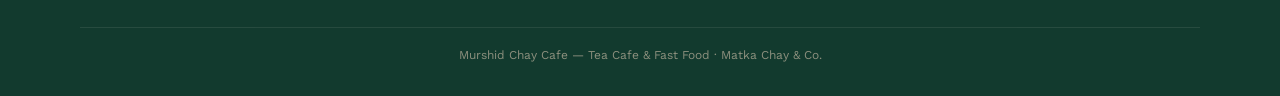
==== commit ba70eb5b: "Rename index-4.html to index.html" ====
--- a/index.html
+++ b/index.html
@@ -3,183 +3,604 @@
 <head>
 <meta charset="UTF-8">
 <meta name="viewport" content="width=device-width, initial-scale=1.0">
-<title>Home — Murshid Chay Cafe</title>
-<link rel="stylesheet" href="styles.css">
+<title>Murshid Chay Cafe &mdash; Menu</title>
+<meta name="description" content="Murshid Chay Cafe, Imam Di Tibbi Road Karor. Fast food, pizza, matka chay, deals aur ice cream. WhatsApp par order karein.">
 <link rel="preconnect" href="https://fonts.googleapis.com">
 <link rel="preconnect" href="https://fonts.gstatic.com" crossorigin>
 <link href="https://fonts.googleapis.com/css2?family=Fraunces:opsz,wght@9..144,500;9..144,600;9..144,700;9..144,900&family=Work+Sans:wght@400;500;600;700&display=swap" rel="stylesheet">
+<style>
+:root{
+  --green:#0d2b22;
+  --green-2:#123a2e;
+  --green-3:#17493a;
+  --cream:#f7efe0;
+  --cream-2:#e9dcc4;
+  --cream-dim:#bfb49f;
+  --saffron:#e8a723;
+  --saffron-dim:#c08a17;
+  --brick:#c4472c;
+  --brick-dark:#9c3420;
+  --line:rgba(247,239,224,0.13);
+  --line-2:rgba(247,239,224,0.28);
+  --radius:12px;
+  --shadow:0 22px 50px -26px rgba(0,0,0,0.75);
+}
+*{box-sizing:border-box;}
+html{scroll-behavior:smooth;}
+@media (prefers-reduced-motion:reduce){html{scroll-behavior:auto;}*{animation-duration:.001ms!important;transition-duration:.001ms!important;}}
+body{margin:0;background:var(--green);color:var(--cream);font-family:'Work Sans',sans-serif;-webkit-font-smoothing:antialiased;overflow-x:hidden;}
+h1,h2,h3{font-family:'Fraunces',serif;font-weight:700;margin:0;letter-spacing:-0.01em;}
+.nums{font-variant-numeric:tabular-nums;}
+a{color:inherit;}
+img{display:block;max-width:100%;}
+svg{display:block;}
+button{font-family:inherit;}
+.wrap{max-width:1120px;margin:0 auto;padding:0 20px;}
+:focus-visible{outline:2px solid var(--saffron);outline-offset:3px;border-radius:4px;}
+
+/* texture behind everything */
+body::before{content:"";position:fixed;inset:0;z-index:-1;pointer-events:none;
+  background:
+    radial-gradient(ellipse 800px 500px at 8% -5%, rgba(232,167,35,0.10), transparent 62%),
+    radial-gradient(ellipse 700px 520px at 95% 8%, rgba(196,71,44,0.13), transparent 62%),
+    radial-gradient(ellipse 900px 600px at 50% 105%, rgba(23,73,58,0.85), transparent 65%),
+    var(--green);}
+
+/* ---------- Header ---------- */
+header{position:sticky;top:0;z-index:60;background:rgba(13,43,34,0.95);backdrop-filter:blur(10px);border-bottom:1px solid var(--line);}
+.hdr{display:flex;align-items:center;justify-content:space-between;gap:12px;padding:12px 20px;max-width:1120px;margin:0 auto;}
+.brand{display:flex;align-items:center;gap:10px;cursor:pointer;background:none;border:none;padding:0;text-align:left;}
+.brand .seal{width:38px;height:38px;flex-shrink:0;border-radius:50%;border:1.5px solid var(--saffron);display:flex;align-items:center;justify-content:center;background:rgba(232,167,35,0.1);}
+.brand .seal svg{width:21px;height:21px;color:var(--saffron);}
+.brand .bn{font-family:'Fraunces',serif;font-weight:700;font-size:17px;line-height:1.05;color:var(--cream);white-space:nowrap;}
+.brand .bs{font-size:9.5px;letter-spacing:0.1em;color:var(--saffron-dim);margin-top:2px;}
+nav.desk{display:none;gap:16px;font-size:13.5px;}
+nav.desk button{background:none;border:none;color:var(--cream-dim);cursor:pointer;padding:5px 0;border-bottom:2px solid transparent;transition:color .2s,border-color .2s;white-space:nowrap;font-size:13.5px;}
+nav.desk button:hover,nav.desk button.on{color:var(--saffron);border-color:var(--saffron);}
+@media(min-width:1010px){nav.desk{display:flex;}}
+.hactions{display:flex;gap:8px;align-items:center;flex-shrink:0;}
+.btn{display:inline-flex;align-items:center;gap:7px;padding:10px 16px;border-radius:999px;font-size:13.5px;font-weight:600;text-decoration:none;border:1px solid transparent;cursor:pointer;transition:transform .15s,background .2s,border-color .2s,color .2s;white-space:nowrap;}
+.btn:active{transform:scale(.96);}
+.btn-brick{background:var(--brick);color:#fff4ec;}
+.btn-brick:hover{background:var(--brick-dark);}
+.btn-gold{background:var(--saffron);color:#20180a;}
+.btn-gold:hover{background:var(--saffron-dim);}
+.btn-line{border-color:var(--line-2);color:var(--cream);background:transparent;}
+.btn-line:hover{border-color:var(--saffron);color:var(--saffron);}
+.btn svg{width:15px;height:15px;}
+.iconbtn{width:40px;height:40px;border-radius:10px;border:1px solid var(--line-2);background:transparent;display:flex;align-items:center;justify-content:center;cursor:pointer;}
+.iconbtn svg{width:18px;height:18px;color:var(--cream);}
+@media(min-width:1010px){.iconbtn.menu{display:none;}}
+.lbl{display:none;}
+@media(min-width:420px){.lbl{display:inline;}}
+
+/* call popover */
+.pop{position:absolute;top:calc(100% + 10px);right:0;background:var(--green-3);border:1px solid var(--line-2);border-radius:12px;padding:8px;min-width:245px;box-shadow:var(--shadow);display:none;flex-direction:column;gap:4px;z-index:70;}
+.pop.on{display:flex;}
+.pop a{display:flex;align-items:center;gap:11px;padding:11px 12px;border-radius:8px;text-decoration:none;color:var(--cream);transition:background .15s;}
+.pop a:hover{background:rgba(232,167,35,0.12);}
+.pop a svg{width:17px;height:17px;color:var(--saffron);flex-shrink:0;}
+.pop .pl{display:flex;flex-direction:column;font-size:14.5px;font-weight:600;}
+.pop .pl small{color:var(--cream-dim);font-size:11px;font-weight:400;margin-top:1px;}
+
+/* mobile drawer */
+.drawer{display:none;flex-direction:column;background:var(--green-2);border-bottom:1px solid var(--line);padding:6px 20px 14px;}
+.drawer.on{display:flex;}
+@media(min-width:1010px){.drawer{display:none!important;}}
+.drawer button{background:none;border:none;text-align:left;color:var(--cream-dim);padding:12px 0;font-size:14.5px;border-bottom:1px solid var(--line);cursor:pointer;}
+.drawer button.on{color:var(--saffron);font-weight:600;}
+
+/* ---------- page shell ---------- */
+.page{display:none;}
+.page.on{display:block;animation:fade .25s ease;}
+@keyframes fade{from{opacity:0;transform:translateY(6px);}to{opacity:1;transform:none;}}
+
+/* ---------- Home hero ---------- */
+.hero{position:relative;overflow:hidden;border-bottom:1px solid var(--line);}
+.hero-in{display:grid;grid-template-columns:1fr;gap:0;align-items:center;max-width:1120px;margin:0 auto;}
+@media(min-width:900px){.hero-in{grid-template-columns:1.02fr .98fr;}}
+.hero-copy{padding:60px 20px 48px;}
+.eyebrow{color:var(--saffron);font-size:11.5px;letter-spacing:0.16em;font-weight:700;margin-bottom:16px;}
+.hero h1{font-size:clamp(40px,8vw,72px);line-height:.96;}
+.hero h1 em{display:block;font-style:italic;font-weight:500;color:var(--saffron);font-size:.56em;margin-top:8px;}
+.hero .tag{margin-top:18px;color:var(--cream-dim);font-size:16px;line-height:1.65;max-width:440px;}
+.badges{display:flex;flex-wrap:wrap;gap:9px;margin-top:26px;}
+.badge{display:flex;align-items:center;gap:7px;border:1px solid var(--line-2);border-radius:999px;padding:8px 15px 8px 12px;font-size:12.5px;color:var(--cream-dim);background:rgba(247,239,224,0.03);}
+.badge svg{width:14px;height:14px;color:var(--saffron);}
+.badge b{color:var(--cream);font-weight:600;}
+.hero-cta{display:flex;gap:11px;flex-wrap:wrap;margin-top:28px;}
+.hero-cta .btn{padding:14px 24px;font-size:14.5px;}
+.hero-art{position:relative;min-height:300px;}
+.hero-art img{width:100%;height:100%;min-height:300px;object-fit:cover;}
+.hero-art::after{content:"";position:absolute;inset:0;background:linear-gradient(90deg,var(--green) 0%,rgba(13,43,34,0.35) 35%,transparent 70%);}
+@media(max-width:899px){.hero-art::after{background:linear-gradient(0deg,var(--green) 0%,transparent 55%);}}
+
+/* ---------- category grid ---------- */
+.intro{text-align:center;padding:58px 0 4px;}
+.intro .k{color:var(--saffron);font-size:11.5px;letter-spacing:0.16em;font-weight:700;}
+.intro h2{font-size:clamp(27px,4.4vw,38px);margin-top:10px;}
+.intro p{color:var(--cream-dim);font-size:14.5px;margin-top:9px;}
+.cats{display:grid;gap:16px;grid-template-columns:repeat(auto-fill,minmax(248px,1fr));padding:32px 0 68px;}
+.cat{position:relative;border-radius:var(--radius);overflow:hidden;border:1px solid var(--line);cursor:pointer;height:252px;padding:0;background:var(--green-2);transition:transform .18s,box-shadow .2s,border-color .2s;display:block;width:100%;text-align:left;}
+.cat:hover{transform:translateY(-3px);box-shadow:var(--shadow);border-color:var(--saffron-dim);}
+.cat img{position:absolute;inset:0;width:100%;height:100%;object-fit:cover;}
+.cat .ov{position:absolute;inset:0;background:linear-gradient(180deg,rgba(13,43,34,0.12) 25%,rgba(13,43,34,0.93) 90%);}
+.cat .cb{position:absolute;left:0;right:0;bottom:0;padding:18px;}
+.cat .cnt{font-size:10.5px;letter-spacing:.11em;color:var(--saffron);font-weight:700;display:block;margin-bottom:5px;}
+.cat h3{font-size:21px;color:var(--cream);}
+.cat .arw{position:absolute;top:14px;right:14px;width:33px;height:33px;border-radius:50%;background:rgba(13,43,34,0.7);border:1px solid var(--line-2);display:flex;align-items:center;justify-content:center;}
+.cat .arw svg{width:15px;height:15px;color:var(--saffron);}
+
+/* ---------- category page hero ---------- */
+.phero{border-bottom:1px solid var(--line);overflow:hidden;}
+.phero-in{display:grid;grid-template-columns:1fr;max-width:1120px;margin:0 auto;align-items:center;}
+@media(min-width:840px){.phero-in{grid-template-columns:1fr 1fr;}}
+.phero-copy{padding:48px 20px;}
+.phero h1{font-size:clamp(30px,5.2vw,48px);line-height:1.03;margin-top:12px;}
+.phero p{color:var(--cream-dim);font-size:15px;line-height:1.6;max-width:430px;margin-top:14px;}
+.phero-art{position:relative;min-height:230px;}
+.phero-art img{width:100%;height:100%;min-height:230px;object-fit:cover;}
+.phero-art::after{content:"";position:absolute;inset:0;background:linear-gradient(90deg,var(--green) 0%,rgba(13,43,34,0.3) 40%,transparent 72%);}
+@media(max-width:839px){.phero-art::after{background:linear-gradient(0deg,var(--green) 0%,transparent 60%);}}
+.back{display:inline-flex;align-items:center;gap:6px;background:none;border:none;color:var(--saffron);font-size:13px;font-weight:600;cursor:pointer;padding:0;}
+.back svg{width:14px;height:14px;}
+
+/* ---------- content ---------- */
+.sec{padding:52px 0 66px;}
+.sec-head{margin-bottom:26px;}
+.sec-head .k{color:var(--saffron);font-size:11.5px;letter-spacing:0.14em;font-weight:700;}
+.sec-head h2{font-size:clamp(24px,3.8vw,32px);margin-top:8px;}
+.sec-head p{color:var(--cream-dim);font-size:14px;margin-top:7px;max-width:450px;}
+
+.grid{display:grid;gap:12px;grid-template-columns:repeat(auto-fill,minmax(232px,1fr));}
+.item{background:var(--green-2);border:1px solid var(--line);border-radius:var(--radius);padding:15px 17px;display:flex;justify-content:space-between;align-items:center;gap:12px;cursor:pointer;transition:border-color .2s,background .2s,transform .15s;text-align:left;width:100%;}
+.item:hover{border-color:var(--saffron);background:var(--green-3);transform:translateY(-2px);}
+.item .n{font-family:'Fraunces',serif;font-weight:600;font-size:15.5px;color:var(--cream);}
+.item .p{font-size:15px;font-weight:700;color:var(--saffron);white-space:nowrap;}
+
+/* pizza table */
+.tw{overflow-x:auto;border:1px solid var(--line);border-radius:var(--radius);background:var(--green-2);-webkit-overflow-scrolling:touch;}
+table{width:100%;border-collapse:collapse;min-width:560px;}
+thead th{text-align:left;font-size:10.5px;letter-spacing:.1em;color:var(--saffron);padding:15px 16px;border-bottom:1px solid var(--line-2);background:rgba(232,167,35,0.07);font-weight:700;}
+thead th:not(:first-child){text-align:center;}
+tbody td{padding:13px 16px;border-bottom:1px solid var(--line);font-size:14.5px;color:var(--cream-dim);}
+tbody td:not(:first-child){text-align:center;color:var(--cream);font-weight:600;}
+tbody tr{cursor:pointer;transition:background .2s;}
+tbody tr:hover{background:var(--green-3);}
+tbody tr:last-child td{border-bottom:none;}
+td.pn{font-family:'Fraunces',serif;font-weight:600;color:var(--cream);}
+.note{margin-top:16px;font-size:13.5px;color:var(--cream-dim);line-height:1.7;}
+.note b{color:var(--saffron);}
+
+/* deals */
+.deals{display:grid;gap:14px;grid-template-columns:repeat(auto-fill,minmax(242px,1fr));}
+.deal{border:1px solid var(--line-2);border-radius:var(--radius);padding:19px;background:var(--green-2);cursor:pointer;transition:transform .16s,border-color .2s,box-shadow .2s;display:flex;flex-direction:column;gap:12px;text-align:left;width:100%;}
+.deal:hover{transform:translateY(-3px);border-color:var(--saffron);box-shadow:var(--shadow);}
+.deal .dn{font-size:10.5px;letter-spacing:.12em;color:var(--saffron);font-weight:700;}
+.deal ul{list-style:none;margin:0;padding:0;font-size:13.5px;color:var(--cream-dim);line-height:1.75;}
+.deal .dp{font-family:'Fraunces',serif;font-size:23px;font-weight:700;color:var(--cream);margin-top:auto;}
+.deal.mega{grid-column:1/-1;background:linear-gradient(135deg,rgba(196,71,44,0.3),rgba(232,167,35,0.18));border-color:var(--saffron);}
+.deal.mega .dp{font-size:31px;color:var(--saffron);}
+
+/* chai */
+.drinks{display:grid;gap:22px;grid-template-columns:1fr;}
+@media(min-width:780px){.drinks{grid-template-columns:.8fr 1.3fr;}}
+.chai{border:1px solid var(--saffron-dim);border-radius:var(--radius);overflow:hidden;background:var(--green-2);cursor:pointer;transition:box-shadow .2s,transform .16s;padding:0;text-align:left;width:100%;}
+.chai:hover{box-shadow:var(--shadow);transform:translateY(-2px);}
+.chai img{width:100%;height:190px;object-fit:cover;}
+.chai .cbody{padding:20px;}
+.chai .ur{font-size:23px;color:var(--saffron);}
+.chai h3{font-size:21px;margin-top:5px;color:var(--cream);}
+.chai .cp{font-family:'Fraunces',serif;font-size:25px;font-weight:700;color:var(--cream);margin-top:9px;}
+.limca{display:grid;grid-template-columns:repeat(auto-fill,minmax(148px,1fr));gap:10px;align-content:start;}
+.lim{border:1px solid var(--line);border-radius:10px;padding:13px 15px;cursor:pointer;background:var(--green-2);transition:border-color .2s,background .2s;text-align:left;width:100%;}
+.lim:hover{border-color:var(--saffron);background:var(--green-3);}
+.lim .ln{font-weight:600;font-size:14px;color:var(--cream);}
+.lim .lp{font-size:12.5px;color:var(--cream-dim);margin-top:4px;}
+.lim .lp b{color:var(--saffron);}
+
+/* ice cream */
+.scoops{display:flex;gap:12px;flex-wrap:wrap;}
+.scoop{border:1px solid var(--line-2);border-radius:999px;padding:14px 26px;cursor:pointer;background:var(--green-2);font-family:'Fraunces',serif;font-weight:600;font-size:16px;color:var(--cream);transition:border-color .2s,background .2s,transform .15s;}
+.scoop:hover{border-color:var(--saffron);background:var(--green-3);transform:translateY(-2px);}
+
+/* ---------- footer ---------- */
+footer{background:var(--green-2);border-top:1px solid var(--line);padding:52px 0 34px;}
+.fg{display:grid;gap:30px;grid-template-columns:1fr;}
+@media(min-width:760px){.fg{grid-template-columns:1.2fr 1fr 1fr;}}
+footer h3{font-size:13px;color:var(--saffron);margin-bottom:13px;letter-spacing:.06em;}
+footer p{font-size:14.5px;color:var(--cream-dim);line-height:1.85;margin:0 0 5px;display:flex;gap:9px;}
+footer p svg{width:15px;height:15px;color:var(--saffron);flex-shrink:0;margin-top:5px;}
+footer a{display:flex;align-items:center;gap:9px;font-size:14.5px;color:var(--cream-dim);text-decoration:none;line-height:2.1;}
+footer a svg{width:15px;height:15px;color:var(--saffron);flex-shrink:0;}
+footer a:hover{color:var(--saffron);}
+.fb .bn{font-family:'Fraunces',serif;font-size:21px;font-weight:700;color:var(--cream);}
+.fb p{margin-top:9px;max-width:300px;display:block;}
+.fbot{margin-top:38px;padding-top:20px;border-top:1px solid var(--line);text-align:center;font-size:12px;color:var(--cream-dim);opacity:.7;}
+
+/* ---------- float ---------- */
+.float{position:fixed;bottom:20px;right:20px;z-index:65;width:56px;height:56px;border-radius:50%;background:#25d366;border:none;display:flex;align-items:center;justify-content:center;box-shadow:var(--shadow);cursor:pointer;animation:pw 2s ease-out 1;}
+.float svg{width:28px;height:28px;color:#fff;}
+@keyframes pw{0%{box-shadow:0 0 0 0 rgba(37,211,102,.55);}70%{box-shadow:0 0 0 18px rgba(37,211,102,0);}100%{box-shadow:0 0 0 0 rgba(37,211,102,0);}}
+
+/* ---------- modal ---------- */
+.mbg{position:fixed;inset:0;background:rgba(5,18,14,.8);display:none;align-items:center;justify-content:center;z-index:110;padding:20px;backdrop-filter:blur(3px);}
+.mbg.on{display:flex;}
+.modal{background:var(--green-3);border:1px solid var(--line-2);border-radius:16px;max-width:400px;width:100%;padding:28px;position:relative;box-shadow:var(--shadow);}
+.mx{position:absolute;top:14px;right:14px;background:none;border:none;color:var(--cream-dim);cursor:pointer;width:32px;height:32px;display:flex;align-items:center;justify-content:center;border-radius:50%;transition:background .2s,color .2s;}
+.mx:hover{background:rgba(247,239,224,.1);color:var(--cream);}
+.mx svg{width:17px;height:17px;}
+.me{color:var(--saffron);font-size:11px;letter-spacing:.14em;font-weight:700;margin-bottom:8px;}
+.modal h3{font-size:22px;margin-bottom:16px;color:var(--cream);}
+.mopts{display:flex;flex-direction:column;gap:8px;margin-bottom:20px;}
+.mopt{display:flex;justify-content:space-between;align-items:center;border:1px solid var(--line);border-radius:9px;padding:12px 15px;cursor:pointer;transition:border-color .2s,background .2s;width:100%;background:transparent;text-align:left;}
+.mopt:hover,.mopt.on{border-color:var(--saffron);background:rgba(232,167,35,.12);}
+.mopt .on1{font-size:14px;color:var(--cream-dim);}
+.mopt.on .on1{color:var(--cream);}
+.mopt .op{font-weight:700;color:var(--saffron);font-size:14.5px;}
+.modal .btn{width:100%;justify-content:center;padding:14px;font-size:15px;}
+</style>
 </head>
 <body>
+
 <header>
-  <div class="header-inner">
-    <a class="brandmark" href="index.html">
-      <svg viewBox="0 0 48 48" fill="none"><path d="M14 20c0-6 4-11 10-11s10 5 10 11" stroke="currentColor" stroke-width="2.4" stroke-linecap="round"/><path d="M11 20h26l-2.4 17.5A4 4 0 0 1 30.6 41H17.4a4 4 0 0 1-4-3.5L11 20z" fill="var(--maroon)"/><path d="M35 23c3 0 5.5 2 5.5 5s-2.5 5-5.5 5" stroke="currentColor" stroke-width="2.2" stroke-linecap="round"/></svg>
-      <div>
-        <div class="brand-name">Murshid Chay Cafe</div>
-        <div class="brand-sub">TEA CAFE &amp; FAST FOOD</div>
-      </div>
-    </a>
-    <nav class="catnav">
-      <a href="index.html" class="active">Home</a>
-      <a href="burgers-fries.html">Burgers &amp; Fries</a>
-      <a href="rolls-shawarma.html">Rolls &amp; Shawarma</a>
-      <a href="pasta.html">Pasta</a>
-      <a href="pizza.html">Pizza</a>
-      <a href="deals.html">Special Deals</a>
-      <a href="chai-drinks.html">Chai &amp; Drinks</a>
-      <a href="icecream.html">Ice Cream</a>
-    </nav>
-    <div class="header-cta">
-      <button class="navtoggle" id="navToggle" aria-label="Menu"><svg viewBox="0 0 24 24" fill="none" stroke="currentColor" stroke-width="2.2"><path d="M4 7h16M4 12h16M4 17h16"/></svg></button>
+  <div class="hdr">
+    <button class="brand" data-go="home">
+      <span class="seal"><svg viewBox="0 0 48 48" fill="none"><path d="M14 20c0-6 4-11 10-11s10 5 10 11" stroke="currentColor" stroke-width="2.6" stroke-linecap="round"/><path d="M11 20h26l-2.4 17.5A4 4 0 0 1 30.6 41H17.4a4 4 0 0 1-4-3.5L11 20z" fill="currentColor"/><path d="M35 23c3 0 5.5 2 5.5 5s-2.5 5-5.5 5" stroke="currentColor" stroke-width="2.4" stroke-linecap="round"/></svg></span>
+      <span>
+        <span class="bn">Murshid Chay Cafe</span>
+        <span class="bs">TEA CAFE &amp; FAST FOOD</span>
+      </span>
+    </button>
+
+    <nav class="desk" id="deskNav"></nav>
+
+    <div class="hactions">
+      <button class="iconbtn menu" id="menuBtn" aria-label="Menu"><svg viewBox="0 0 24 24" fill="none" stroke="currentColor" stroke-width="2.2"><path d="M4 7h16M4 12h16M4 17h16"/></svg></button>
       <div style="position:relative;">
-        <button class="btn btn-ghost" id="callBtn"><svg viewBox="0 0 24 24" fill="none" stroke="currentColor" stroke-width="2"><path d="M22 16.9v3a2 2 0 0 1-2.2 2 19.8 19.8 0 0 1-8.6-3.1 19.5 19.5 0 0 1-6-6 19.8 19.8 0 0 1-3.1-8.7A2 2 0 0 1 4.1 2h3a2 2 0 0 1 2 1.7c.1.9.3 1.8.6 2.7a2 2 0 0 1-.5 2.1L8 9.7a16 16 0 0 0 6 6l1.2-1.2a2 2 0 0 1 2.1-.5c.9.3 1.8.5 2.7.6a2 2 0 0 1 1.7 2z"/></svg><span>Call</span></button>
-        <div class="popover" id="callPopover">
-          <a href="tel:03005760395"><svg viewBox="0 0 24 24" fill="none" stroke="currentColor" stroke-width="2"><path d="M22 16.9v3a2 2 0 0 1-2.2 2 19.8 19.8 0 0 1-8.6-3.1 19.5 19.5 0 0 1-6-6 19.8 19.8 0 0 1-3.1-8.7A2 2 0 0 1 4.1 2h3a2 2 0 0 1 2 1.7c.1.9.3 1.8.6 2.7a2 2 0 0 1-.5 2.1L8 9.7a16 16 0 0 0 6 6l1.2-1.2a2 2 0 0 1 2.1-.5c.9.3 1.8.5 2.7.6a2 2 0 0 1 1.7 2z"/></svg><span class="pop-label">0300-5760395<small>Order Line 1 &middot; WhatsApp bhi</small></span></a>
-          <a href="tel:03000760395"><svg viewBox="0 0 24 24" fill="none" stroke="currentColor" stroke-width="2"><path d="M22 16.9v3a2 2 0 0 1-2.2 2 19.8 19.8 0 0 1-8.6-3.1 19.5 19.5 0 0 1-6-6 19.8 19.8 0 0 1-3.1-8.7A2 2 0 0 1 4.1 2h3a2 2 0 0 1 2 1.7c.1.9.3 1.8.6 2.7a2 2 0 0 1-.5 2.1L8 9.7a16 16 0 0 0 6 6l1.2-1.2a2 2 0 0 1 2.1-.5c.9.3 1.8.5 2.7.6a2 2 0 0 1 1.7 2z"/></svg><span class="pop-label">0300-0760395<small>Order Line 2</small></span></a>
+        <button class="btn btn-line" id="callBtn"><svg viewBox="0 0 24 24" fill="none" stroke="currentColor" stroke-width="2"><path d="M22 16.9v3a2 2 0 0 1-2.2 2 19.8 19.8 0 0 1-8.6-3.1 19.5 19.5 0 0 1-6-6 19.8 19.8 0 0 1-3.1-8.7A2 2 0 0 1 4.1 2h3a2 2 0 0 1 2 1.7c.1.9.3 1.8.6 2.7a2 2 0 0 1-.5 2.1L8 9.7a16 16 0 0 0 6 6l1.2-1.2a2 2 0 0 1 2.1-.5c.9.3 1.8.5 2.7.6a2 2 0 0 1 1.7 2z"/></svg><span class="lbl">Call</span></button>
+        <div class="pop" id="callPop">
+          <a href="tel:03005760395"><svg viewBox="0 0 24 24" fill="none" stroke="currentColor" stroke-width="2"><path d="M22 16.9v3a2 2 0 0 1-2.2 2 19.8 19.8 0 0 1-8.6-3.1 19.5 19.5 0 0 1-6-6 19.8 19.8 0 0 1-3.1-8.7A2 2 0 0 1 4.1 2h3a2 2 0 0 1 2 1.7c.1.9.3 1.8.6 2.7a2 2 0 0 1-.5 2.1L8 9.7a16 16 0 0 0 6 6l1.2-1.2a2 2 0 0 1 2.1-.5c.9.3 1.8.5 2.7.6a2 2 0 0 1 1.7 2z"/></svg><span class="pl">0300-5760395<small>Order line 1 &middot; WhatsApp bhi isi par</small></span></a>
+          <a href="tel:03000760395"><svg viewBox="0 0 24 24" fill="none" stroke="currentColor" stroke-width="2"><path d="M22 16.9v3a2 2 0 0 1-2.2 2 19.8 19.8 0 0 1-8.6-3.1 19.5 19.5 0 0 1-6-6 19.8 19.8 0 0 1-3.1-8.7A2 2 0 0 1 4.1 2h3a2 2 0 0 1 2 1.7c.1.9.3 1.8.6 2.7a2 2 0 0 1-.5 2.1L8 9.7a16 16 0 0 0 6 6l1.2-1.2a2 2 0 0 1 2.1-.5c.9.3 1.8.5 2.7.6a2 2 0 0 1 1.7 2z"/></svg><span class="pl">0300-0760395<small>Order line 2</small></span></a>
         </div>
       </div>
-      <a class="btn btn-maroon js-wa-generic" href="#" target="_blank" rel="noopener"><svg viewBox="0 0 24 24" fill="currentColor"><path d="M12 2C6.5 2 2 6.5 2 12c0 1.9.5 3.7 1.5 5.3L2 22l4.9-1.3A9.9 9.9 0 0 0 12 22c5.5 0 10-4.5 10-10S17.5 2 12 2zm0 18a8 8 0 0 1-4.1-1.1l-.3-.2-3 .8.8-2.9-.2-.3A8 8 0 1 1 12 20z"/><path d="M16.6 13.6c-.3-.1-1.6-.8-1.9-.9-.2-.1-.4-.1-.6.1-.2.3-.7.9-.8 1-.1.2-.3.2-.6.1-.3-.1-1.2-.4-2.2-1.4-.8-.7-1.4-1.6-1.5-1.9-.2-.3 0-.5.1-.6l.4-.5c.1-.1.2-.3.2-.4.1-.2 0-.3 0-.5s-.6-1.5-.8-2c-.2-.5-.4-.4-.6-.4h-.5c-.2 0-.5.1-.7.3-.3.3-1 1-1 2.3s1 2.7 1.2 2.9c.1.2 2 3 4.8 4.3.7.3 1.2.5 1.6.6.7.2 1.3.2 1.8.1.6-.1 1.6-.7 1.9-1.3.2-.6.2-1.1.2-1.2-.1-.2-.3-.2-.6-.4z"/></svg>Order</a>
+      <button class="btn btn-brick" id="waTop"><svg viewBox="0 0 24 24" fill="currentColor"><path d="M12 2C6.5 2 2 6.5 2 12c0 1.9.5 3.7 1.5 5.3L2 22l4.9-1.3A9.9 9.9 0 0 0 12 22c5.5 0 10-4.5 10-10S17.5 2 12 2zm0 18a8 8 0 0 1-4.1-1.1l-.3-.2-3 .8.8-2.9-.2-.3A8 8 0 1 1 12 20z"/></svg><span class="lbl">Order</span></button>
     </div>
   </div>
-  <div class="mobilenav" id="mobileNav">
-    <a href="index.html" class="active">Home</a>
-      <a href="burgers-fries.html">Burgers &amp; Fries</a>
-      <a href="rolls-shawarma.html">Rolls &amp; Shawarma</a>
-      <a href="pasta.html">Pasta</a>
-      <a href="pizza.html">Pizza</a>
-      <a href="deals.html">Special Deals</a>
-      <a href="chai-drinks.html">Chai &amp; Drinks</a>
-      <a href="icecream.html">Ice Cream</a>
-  </div>
+  <div class="drawer" id="drawer"></div>
 </header>
-<div class="home-hero">
-  <div class="wrap">
-    <div class="hero-grid">
-      <div class="hero-copy">
-        <span class="hero-eyebrow">FAST FOOD &middot; PIZZA CORNER &middot; FRESH SHAKE &amp; ICE CREAM BAR</span>
-        <h1>Murshid<em>Chay Cafe</em></h1>
-        <p class="hero-tag">Imam Di Tibbi Road, Karor &mdash; dine in, take away, ya seedha order karein aur khana ghar tak pohanch jaye.</p>
-        <div class="badge-row">
-          <div class="badge"><svg viewBox="0 0 24 24" fill="none" stroke="currentColor" stroke-width="2"><circle cx="12" cy="12" r="9"/><path d="M12 7v5l3 3"/></svg> <b>10:00 AM &ndash; 12:00 AM</b></div>
-          <div class="badge"><svg viewBox="0 0 24 24" fill="none" stroke="currentColor" stroke-width="2"><circle cx="7" cy="18" r="2"/><circle cx="17" cy="18" r="2"/><path d="M3 18V8h9l5 5h4v5"/></svg> Free delivery <b>3 Km</b> tak</div>
-          <div class="badge"><svg viewBox="0 0 24 24" fill="none" stroke="currentColor" stroke-width="2"><path d="M6 2h9l3 3v17H6z"/><path d="M9 8h6M9 12h6M9 16h4"/></svg> Minimum order <b>Rs. 700</b></div>
-        </div>
-        <div class="hero-ctas">
-          <a class="btn btn-maroon js-wa-generic" href="#" target="_blank" rel="noopener"><svg viewBox="0 0 24 24" fill="currentColor"><path d="M12 2C6.5 2 2 6.5 2 12c0 1.9.5 3.7 1.5 5.3L2 22l4.9-1.3A9.9 9.9 0 0 0 12 22c5.5 0 10-4.5 10-10S17.5 2 12 2zm0 18a8 8 0 0 1-4.1-1.1l-.3-.2-3 .8.8-2.9-.2-.3A8 8 0 1 1 12 20z"/><path d="M16.6 13.6c-.3-.1-1.6-.8-1.9-.9-.2-.1-.4-.1-.6.1-.2.3-.7.9-.8 1-.1.2-.3.2-.6.1-.3-.1-1.2-.4-2.2-1.4-.8-.7-1.4-1.6-1.5-1.9-.2-.3 0-.5.1-.6l.4-.5c.1-.1.2-.3.2-.4.1-.2 0-.3 0-.5s-.6-1.5-.8-2c-.2-.5-.4-.4-.6-.4h-.5c-.2 0-.5.1-.7.3-.3.3-1 1-1 2.3s1 2.7 1.2 2.9c.1.2 2 3 4.8 4.3.7.3 1.2.5 1.6.6.7.2 1.3.2 1.8.1.6-.1 1.6-.7 1.9-1.3.2-.6.2-1.1.2-1.2-.1-.2-.3-.2-.6-.4z"/></svg>Order Karein</a>
-          <a class="btn btn-ghost" href="#menu">Poora Menu Dekhein</a>
-        </div>
-      </div>
-      <img class="hero-img" src="images/home-hero.jpg" alt="Murshid Chay Cafe pizza aur burger">
+
+<main id="main"></main>
+
+<footer>
+  <div class="wrap fg">
+    <div class="fb">
+      <div class="bn">Murshid Chay Cafe</div>
+      <p>Fast Food, Pizza Corner, Fresh Shake &amp; Ice Cream Bar. Dine in, take away, ya ghar baithe order karein.</p>
+    </div>
+    <div>
+      <h3>RABTA</h3>
+      <a href="tel:03005760395"><svg viewBox="0 0 24 24" fill="none" stroke="currentColor" stroke-width="2"><path d="M22 16.9v3a2 2 0 0 1-2.2 2 19.8 19.8 0 0 1-8.6-3.1 19.5 19.5 0 0 1-6-6 19.8 19.8 0 0 1-3.1-8.7A2 2 0 0 1 4.1 2h3a2 2 0 0 1 2 1.7c.1.9.3 1.8.6 2.7a2 2 0 0 1-.5 2.1L8 9.7a16 16 0 0 0 6 6l1.2-1.2a2 2 0 0 1 2.1-.5c.9.3 1.8.5 2.7.6a2 2 0 0 1 1.7 2z"/></svg>0300-5760395</a>
+      <a href="tel:03000760395"><svg viewBox="0 0 24 24" fill="none" stroke="currentColor" stroke-width="2"><path d="M22 16.9v3a2 2 0 0 1-2.2 2 19.8 19.8 0 0 1-8.6-3.1 19.5 19.5 0 0 1-6-6 19.8 19.8 0 0 1-3.1-8.7A2 2 0 0 1 4.1 2h3a2 2 0 0 1 2 1.7c.1.9.3 1.8.6 2.7a2 2 0 0 1-.5 2.1L8 9.7a16 16 0 0 0 6 6l1.2-1.2a2 2 0 0 1 2.1-.5c.9.3 1.8.5 2.7.6a2 2 0 0 1 1.7 2z"/></svg>0300-0760395</a>
+      <a href="#" id="waFoot" target="_blank" rel="noopener"><svg viewBox="0 0 24 24" fill="currentColor"><path d="M12 2C6.5 2 2 6.5 2 12c0 1.9.5 3.7 1.5 5.3L2 22l4.9-1.3A9.9 9.9 0 0 0 12 22c5.5 0 10-4.5 10-10S17.5 2 12 2zm0 18a8 8 0 0 1-4.1-1.1l-.3-.2-3 .8.8-2.9-.2-.3A8 8 0 1 1 12 20z"/></svg>WhatsApp par order</a>
+    </div>
+    <div>
+      <h3>PATA &amp; AUQAAT</h3>
+      <p><svg viewBox="0 0 24 24" fill="none" stroke="currentColor" stroke-width="2"><path d="M12 22s7-7.4 7-12A7 7 0 0 0 5 10c0 4.6 7 12 7 12z"/><circle cx="12" cy="10" r="2.5"/></svg>Imam Di Tibbi Road, Karor</p>
+      <p><svg viewBox="0 0 24 24" fill="none" stroke="currentColor" stroke-width="2"><circle cx="12" cy="12" r="9"/><path d="M12 7v5l3 3"/></svg>Roz 10:00 AM &ndash; 12:00 AM</p>
+      <p><svg viewBox="0 0 24 24" fill="none" stroke="currentColor" stroke-width="2"><circle cx="7" cy="18" r="2"/><circle cx="17" cy="18" r="2"/><path d="M3 18V8h9l5 5h4v5"/></svg>Free delivery 3 Km &middot; Minimum order Rs. 700</p>
     </div>
   </div>
-</div>
-
-<div id="menu" class="wrap menu-intro">
-  <span class="kicker">HAMARA MENU</span>
-  <h2>Category chunein</h2>
-  <p>Har card apne page pe le jayega &mdash; poori list, price aur order button ke saath.</p>
-</div>
-<div class="wrap">
-  <div class="cat-grid">
-    <a class="cat-card" href="burgers-fries.html">
-      <img src="images/burger-hero.jpg" alt="Burgers, Fries &amp; More">
-      <div class="cat-overlay"></div>
-      <span class="cat-arrow"><svg viewBox="0 0 24 24" fill="none" stroke="currentColor" stroke-width="2.4"><path d="m9 6 6 6-6 6"/></svg></span>
-      <div class="cat-body">
-        <span class="cat-count">12 items</span>
-        <h3>Burgers, Fries &amp; More</h3>
-      </div>
-    </a>
-    <a class="cat-card" href="rolls-shawarma.html">
-      <img src="images/wrap-hero.jpg" alt="Rolls, Shawarma &amp; Fried">
-      <div class="cat-overlay"></div>
-      <span class="cat-arrow"><svg viewBox="0 0 24 24" fill="none" stroke="currentColor" stroke-width="2.4"><path d="m9 6 6 6-6 6"/></svg></span>
-      <div class="cat-body">
-        <span class="cat-count">5 items</span>
-        <h3>Rolls, Shawarma &amp; Fried</h3>
-      </div>
-    </a>
-    <a class="cat-card" href="pasta.html">
-      <img src="images/fries.jpg" alt="Pasta">
-      <div class="cat-overlay"></div>
-      <span class="cat-arrow"><svg viewBox="0 0 24 24" fill="none" stroke="currentColor" stroke-width="2.4"><path d="m9 6 6 6-6 6"/></svg></span>
-      <div class="cat-body">
-        <span class="cat-count">4 items</span>
-        <h3>Pasta</h3>
-      </div>
-    </a>
-    <a class="cat-card" href="deals.html">
-      <img src="images/deals-hero.jpg" alt="Special Deals">
-      <div class="cat-overlay"></div>
-      <span class="cat-arrow"><svg viewBox="0 0 24 24" fill="none" stroke="currentColor" stroke-width="2.4"><path d="m9 6 6 6-6 6"/></svg></span>
-      <div class="cat-body">
-        <span class="cat-count">19 deals</span>
-        <h3>Special Deals</h3>
-      </div>
-    </a>
-    <a class="cat-card" href="pizza.html">
-      <img src="images/pizza-hero.jpg" alt="Pizza Flavors">
-      <div class="cat-overlay"></div>
-      <span class="cat-arrow"><svg viewBox="0 0 24 24" fill="none" stroke="currentColor" stroke-width="2.4"><path d="m9 6 6 6-6 6"/></svg></span>
-      <div class="cat-body">
-        <span class="cat-count">15 flavors</span>
-        <h3>Pizza Flavors</h3>
-      </div>
-    </a>
-    <a class="cat-card" href="chai-drinks.html">
-      <img src="images/chai-hero.jpg" alt="Chai &amp; Cold Drinks">
-      <div class="cat-overlay"></div>
-      <span class="cat-arrow"><svg viewBox="0 0 24 24" fill="none" stroke="currentColor" stroke-width="2.4"><path d="m9 6 6 6-6 6"/></svg></span>
-      <div class="cat-body">
-        <span class="cat-count">9 items</span>
-        <h3>Chai &amp; Cold Drinks</h3>
-      </div>
-    </a>
-    <a class="cat-card" href="icecream.html">
-      <img src="images/wings-hero.jpg" alt="Ice Cream Flavors">
-      <div class="cat-overlay"></div>
-      <span class="cat-arrow"><svg viewBox="0 0 24 24" fill="none" stroke="currentColor" stroke-width="2.4"><path d="m9 6 6 6-6 6"/></svg></span>
-      <div class="cat-body">
-        <span class="cat-count">3 flavors</span>
-        <h3>Ice Cream Flavors</h3>
-      </div>
-    </a>
+  <div class="fbot wrap">Murshid Chay Cafe &mdash; Tea Cafe &amp; Fast Food &middot; Matka Chay &amp; Co.</div>
+</footer>
+
+<button class="float" id="waFloat" aria-label="WhatsApp par order karein"><svg viewBox="0 0 24 24" fill="currentColor"><path d="M12 2C6.5 2 2 6.5 2 12c0 1.9.5 3.7 1.5 5.3L2 22l4.9-1.3A9.9 9.9 0 0 0 12 22c5.5 0 10-4.5 10-10S17.5 2 12 2zm0 18a8 8 0 0 1-4.1-1.1l-.3-.2-3 .8.8-2.9-.2-.3A8 8 0 1 1 12 20z"/><path d="M16.6 13.6c-.3-.1-1.6-.8-1.9-.9-.2-.1-.4-.1-.6.1-.2.3-.7.9-.8 1-.1.2-.3.2-.6.1-.3-.1-1.2-.4-2.2-1.4-.8-.7-1.4-1.6-1.5-1.9-.2-.3 0-.5.1-.6l.4-.5c.1-.1.2-.3.2-.4.1-.2 0-.3 0-.5s-.6-1.5-.8-2c-.2-.5-.4-.4-.6-.4h-.5c-.2 0-.5.1-.7.3-.3.3-1 1-1 2.3s1 2.7 1.2 2.9c.1.2 2 3 4.8 4.3.7.3 1.2.5 1.6.6.7.2 1.3.2 1.8.1.6-.1 1.6-.7 1.9-1.3.2-.6.2-1.1.2-1.2-.1-.2-.3-.2-.6-.4z"/></svg></button>
+
+<div class="mbg" id="mbg">
+  <div class="modal" role="dialog" aria-modal="true">
+    <button class="mx" id="mClose" aria-label="Band karein"><svg viewBox="0 0 24 24" fill="none" stroke="currentColor" stroke-width="2.3"><path d="M18 6 6 18M6 6l12 12"/></svg></button>
+    <div class="me">ORDER</div>
+    <h3 id="mName">Item</h3>
+    <div class="mopts" id="mOpts"></div>
+    <a class="btn btn-brick" id="mGo" href="#" target="_blank" rel="noopener"><svg viewBox="0 0 24 24" fill="currentColor"><path d="M12 2C6.5 2 2 6.5 2 12c0 1.9.5 3.7 1.5 5.3L2 22l4.9-1.3A9.9 9.9 0 0 0 12 22c5.5 0 10-4.5 10-10S17.5 2 12 2zm0 18a8 8 0 0 1-4.1-1.1l-.3-.2-3 .8.8-2.9-.2-.3A8 8 0 1 1 12 20z"/></svg>WhatsApp par Order Karein</a>
   </div>
 </div>
-<footer>
-  <div class="wrap footer-grid">
-    <div class="foot-brand">
-      <div class="brand-name display" style="font-size:22px;">Murshid Chay Cafe</div>
-      <p>Fast Food, Pizza Corner, Fresh Shake &amp; Ice Cream Bar. Dine in &amp; take away, ya ghar baithe order karein.</p>
-    </div>
-    <div>
-      <h3>Contact</h3>
-      <a href="tel:03005760395"><svg viewBox="0 0 24 24" fill="none" stroke="currentColor" stroke-width="2"><path d="M22 16.9v3a2 2 0 0 1-2.2 2 19.8 19.8 0 0 1-8.6-3.1 19.5 19.5 0 0 1-6-6 19.8 19.8 0 0 1-3.1-8.7A2 2 0 0 1 4.1 2h3a2 2 0 0 1 2 1.7c.1.9.3 1.8.6 2.7a2 2 0 0 1-.5 2.1L8 9.7a16 16 0 0 0 6 6l1.2-1.2a2 2 0 0 1 2.1-.5c.9.3 1.8.5 2.7.6a2 2 0 0 1 1.7 2z"/></svg> 0300-5760395</a>
-      <a href="tel:03000760395"><svg viewBox="0 0 24 24" fill="none" stroke="currentColor" stroke-width="2"><path d="M22 16.9v3a2 2 0 0 1-2.2 2 19.8 19.8 0 0 1-8.6-3.1 19.5 19.5 0 0 1-6-6 19.8 19.8 0 0 1-3.1-8.7A2 2 0 0 1 4.1 2h3a2 2 0 0 1 2 1.7c.1.9.3 1.8.6 2.7a2 2 0 0 1-.5 2.1L8 9.7a16 16 0 0 0 6 6l1.2-1.2a2 2 0 0 1 2.1-.5c.9.3 1.8.5 2.7.6a2 2 0 0 1 1.7 2z"/></svg> 0300-0760395</a>
-      <a class="js-wa-generic" href="#" target="_blank" rel="noopener"><svg viewBox="0 0 24 24" fill="currentColor"><path d="M12 2C6.5 2 2 6.5 2 12c0 1.9.5 3.7 1.5 5.3L2 22l4.9-1.3A9.9 9.9 0 0 0 12 22c5.5 0 10-4.5 10-10S17.5 2 12 2zm0 18a8 8 0 0 1-4.1-1.1l-.3-.2-3 .8.8-2.9-.2-.3A8 8 0 1 1 12 20z"/><path d="M16.6 13.6c-.3-.1-1.6-.8-1.9-.9-.2-.1-.4-.1-.6.1-.2.3-.7.9-.8 1-.1.2-.3.2-.6.1-.3-.1-1.2-.4-2.2-1.4-.8-.7-1.4-1.6-1.5-1.9-.2-.3 0-.5.1-.6l.4-.5c.1-.1.2-.3.2-.4.1-.2 0-.3 0-.5s-.6-1.5-.8-2c-.2-.5-.4-.4-.6-.4h-.5c-.2 0-.5.1-.7.3-.3.3-1 1-1 2.3s1 2.7 1.2 2.9c.1.2 2 3 4.8 4.3.7.3 1.2.5 1.6.6.7.2 1.3.2 1.8.1.6-.1 1.6-.7 1.9-1.3.2-.6.2-1.1.2-1.2-.1-.2-.3-.2-.6-.4z"/></svg> WhatsApp par order karein</a>
-    </div>
-    <div>
-      <h3>Location &amp; Timing</h3>
-      <p style="display:flex;gap:9px;"><svg viewBox="0 0 24 24" fill="none" stroke="currentColor" stroke-width="2"><path d="M12 22s7-7.4 7-12A7 7 0 0 0 5 10c0 4.6 7 12 7 12z"/><circle cx="12" cy="10" r="2.5"/></svg> Imam Di Tibbi Road, Karor</p>
-      <p style="display:flex;gap:9px;"><svg viewBox="0 0 24 24" fill="none" stroke="currentColor" stroke-width="2"><circle cx="12" cy="12" r="9"/><path d="M12 7v5l3 3"/></svg> 10:00 AM &ndash; 12:00 AM, roz</p>
-      <p style="display:flex;gap:9px;"><svg viewBox="0 0 24 24" fill="none" stroke="currentColor" stroke-width="2"><circle cx="7" cy="18" r="2"/><circle cx="17" cy="18" r="2"/><path d="M3 18V8h9l5 5h4v5"/></svg> Free delivery 3 Km &middot; Minimum order Rs. 700</p>
-    </div>
-  </div>
-  <div class="foot-bottom wrap">Murshid Chay Cafe &mdash; Tea Cafe &amp; Fast Food</div>
-</footer>
-
-<button class="float-wa js-wa-generic" id="floatWaBtn" aria-label="WhatsApp par order karein"><svg viewBox="0 0 24 24" fill="currentColor"><path d="M12 2C6.5 2 2 6.5 2 12c0 1.9.5 3.7 1.5 5.3L2 22l4.9-1.3A9.9 9.9 0 0 0 12 22c5.5 0 10-4.5 10-10S17.5 2 12 2zm0 18a8 8 0 0 1-4.1-1.1l-.3-.2-3 .8.8-2.9-.2-.3A8 8 0 1 1 12 20z"/><path d="M16.6 13.6c-.3-.1-1.6-.8-1.9-.9-.2-.1-.4-.1-.6.1-.2.3-.7.9-.8 1-.1.2-.3.2-.6.1-.3-.1-1.2-.4-2.2-1.4-.8-.7-1.4-1.6-1.5-1.9-.2-.3 0-.5.1-.6l.4-.5c.1-.1.2-.3.2-.4.1-.2 0-.3 0-.5s-.6-1.5-.8-2c-.2-.5-.4-.4-.6-.4h-.5c-.2 0-.5.1-.7.3-.3.3-1 1-1 2.3s1 2.7 1.2 2.9c.1.2 2 3 4.8 4.3.7.3 1.2.5 1.6.6.7.2 1.3.2 1.8.1.6-.1 1.6-.7 1.9-1.3.2-.6.2-1.1.2-1.2-.1-.2-.3-.2-.6-.4z"/></svg></button>
-
-<div class="modal-backdrop" id="modalBackdrop">
-  <div class="modal">
-    <button class="modal-close" id="modalClose" aria-label="Band karein"><svg viewBox="0 0 24 24" fill="none" stroke="currentColor" stroke-width="2.2"><path d="M18 6 6 18M6 6l12 12"/></svg></button>
-    <div class="modal-eyebrow">ORDER</div>
-    <h3 id="modalName">Item Name</h3>
-    <div class="modal-options" id="modalOptions"></div>
-    <a class="btn btn-maroon" id="modalOrderBtn" href="#" target="_blank" rel="noopener"><svg viewBox="0 0 24 24" fill="currentColor"><path d="M12 2C6.5 2 2 6.5 2 12c0 1.9.5 3.7 1.5 5.3L2 22l4.9-1.3A9.9 9.9 0 0 0 12 22c5.5 0 10-4.5 10-10S17.5 2 12 2zm0 18a8 8 0 0 1-4.1-1.1l-.3-.2-3 .8.8-2.9-.2-.3A8 8 0 1 1 12 20z"/><path d="M16.6 13.6c-.3-.1-1.6-.8-1.9-.9-.2-.1-.4-.1-.6.1-.2.3-.7.9-.8 1-.1.2-.3.2-.6.1-.3-.1-1.2-.4-2.2-1.4-.8-.7-1.4-1.6-1.5-1.9-.2-.3 0-.5.1-.6l.4-.5c.1-.1.2-.3.2-.4.1-.2 0-.3 0-.5s-.6-1.5-.8-2c-.2-.5-.4-.4-.6-.4h-.5c-.2 0-.5.1-.7.3-.3.3-1 1-1 2.3s1 2.7 1.2 2.9c.1.2 2 3 4.8 4.3.7.3 1.2.5 1.6.6.7.2 1.3.2 1.8.1.6-.1 1.6-.7 1.9-1.3.2-.6.2-1.1.2-1.2-.1-.2-.3-.2-.6-.4z"/></svg>WhatsApp par Order Karein</a>
-  </div>
-</div>
-
-<script src="script.js"></script>
+
+<script>
+var DATA = {"burgers": [["Zinger Burger", 350], ["Zinger Cheese Burger", 400], ["Grilled Burger", 380], ["Shami Burger", 150], ["Shami Double Egg Burger", 200], ["Chicken Boti Burger", 220], ["Leg Piece", 350], ["Chest Piece", 380], ["10 Piece Nuggets", 600], ["10 Piece Hot Wings", 600], ["Fries (Regular)", 200], ["Fries (Large)", 300]], "rolls": [["Chicken Paratha Roll", 270], ["Zinger Paratha Roll", 350], ["Chicken Boti Shawarma (Small)", 170], ["Chicken Boti Shawarma (Large)", 220], ["Zinger Shawarma (Large)", 350]], "pastas": [["Loaded Fries", 400, 600], ["Creamy Crunchy Pasta", 450, 700], ["Malai Boti Pasta", 450, 700], ["Chicken Pasta", 400, 600]], "pizzas": [["Chicken Tikka", [600, 1000, 1400, 2100]], ["Chicken Fajita", [600, 1000, 1400, 2100]], ["Chicken Supreme", [600, 1000, 1400, 2100]], ["Chicken BBQ", [600, 1000, 1400, 2100]], ["Hot Spicy", [600, 1000, 1400, 2100]], ["Chicken Achari", [600, 1050, 1450, 2050]], ["Cheese Lover", [550, 1050, 1450, 2050]], ["Veggie Lover", [550, 900, 1300, 1900]], ["Lazania Pizza", [700, 1200, 1700, 2500]], ["Malai Boti Pizza", [750, 1250, 1750, 2500]], ["Behari Kabab", [750, 1250, 1750, 2500]], ["Crown Crust", [750, 1250, 1750, 2500]], ["Crunchy Pizza", [750, 1250, 1750, 2500]], ["Murshid Special Pizza", [750, 1350, 1600, 2400]], ["Cheeze Steak Pizza", [750, 1350, null, null]]], "deals": [[1, ["1 Zinger Burger", "1 Regular Fries", "1 Limca"], 560], [2, ["1 Zinger Burger", "1 Zinger Paratha Roll", "1 Small Chicken Boti Shawarma", "2 Limca"], 990], [3, ["1 Small Pizza", "1 Fries", "1 Regular Coke"], 780], [4, ["1 Small Pizza", "2 Chicken Paratha Roll", "1 Regular Coke"], 1180], [5, ["1 Small Pizza", "2 Zinger Burger", "1 L Coke"], 1440], [6, ["5 Zinger Burger", "1 L Coke"], 1850], [7, ["1 Full Broast", "1 L Coke"], 1590], [8, ["1 Medium Pizza", "1 Fries", "1 L Coke"], 1280], [9, ["1 Medium Pizza", "1 Half Creamy Crunchy Pasta", "1 L Coke"], 1580], [10, ["1 Half Creamy Crunchy Pasta", "3 Small Chicken Boti Shawarma", "1 L Coke"], 1100], [11, ["1 Small Pizza", "1 Medium Pizza", "1 Large Pizza", "1.5 L Coke"], 3120], [12, ["1 Large Pizza", "1 Medium Pizza", "1.5 L Coke"], 2550], [13, ["1 Medium Pizza", "1 Small Pizza", "1 L Coke"], 1690], [14, ["2 Large Pizza", "1.5 L Coke"], 2890], [15, ["1 Large Pizza", "5 Nuggets", "1 L Coke"], 1820], [16, ["1 Large Pizza", "5 Hot Wings", "1 L Coke"], 1800], [17, ["3 Large Pizza", "2.25 L Coke"], 4280], [18, ["1 X-Large Pizza", "1 Large Pizza", "2.25 L Coke"], 3600]], "mega": {"items": ["3 Large Pizza", "5 Zinger Burger", "1 Full Broast", "10 Hot Wings", "2 x 2.25 L Coke"], "price": 8100}, "limca": [["Blueberry", 80, 130], ["Lychee", 80, 130], ["Alobukhara", 80, 130], ["Pine Apple", 80, 130], ["Immli", 80, 130], ["Fanta", 80, 130], ["Classic", 80, 130], ["Mintmargreta", 100, 170]], "icecream": ["Mango", "Vanilla 2in1", "Kulfa"], "img": {"home": "[data-uri]", "burger": "[data-uri]", "burger2": "[data-uri]", "wrap": "[data-uri]", "wings": "[data-uri]", "fries": "[data-uri]", "pizza": "[data-uri]", "chai": "[data-uri]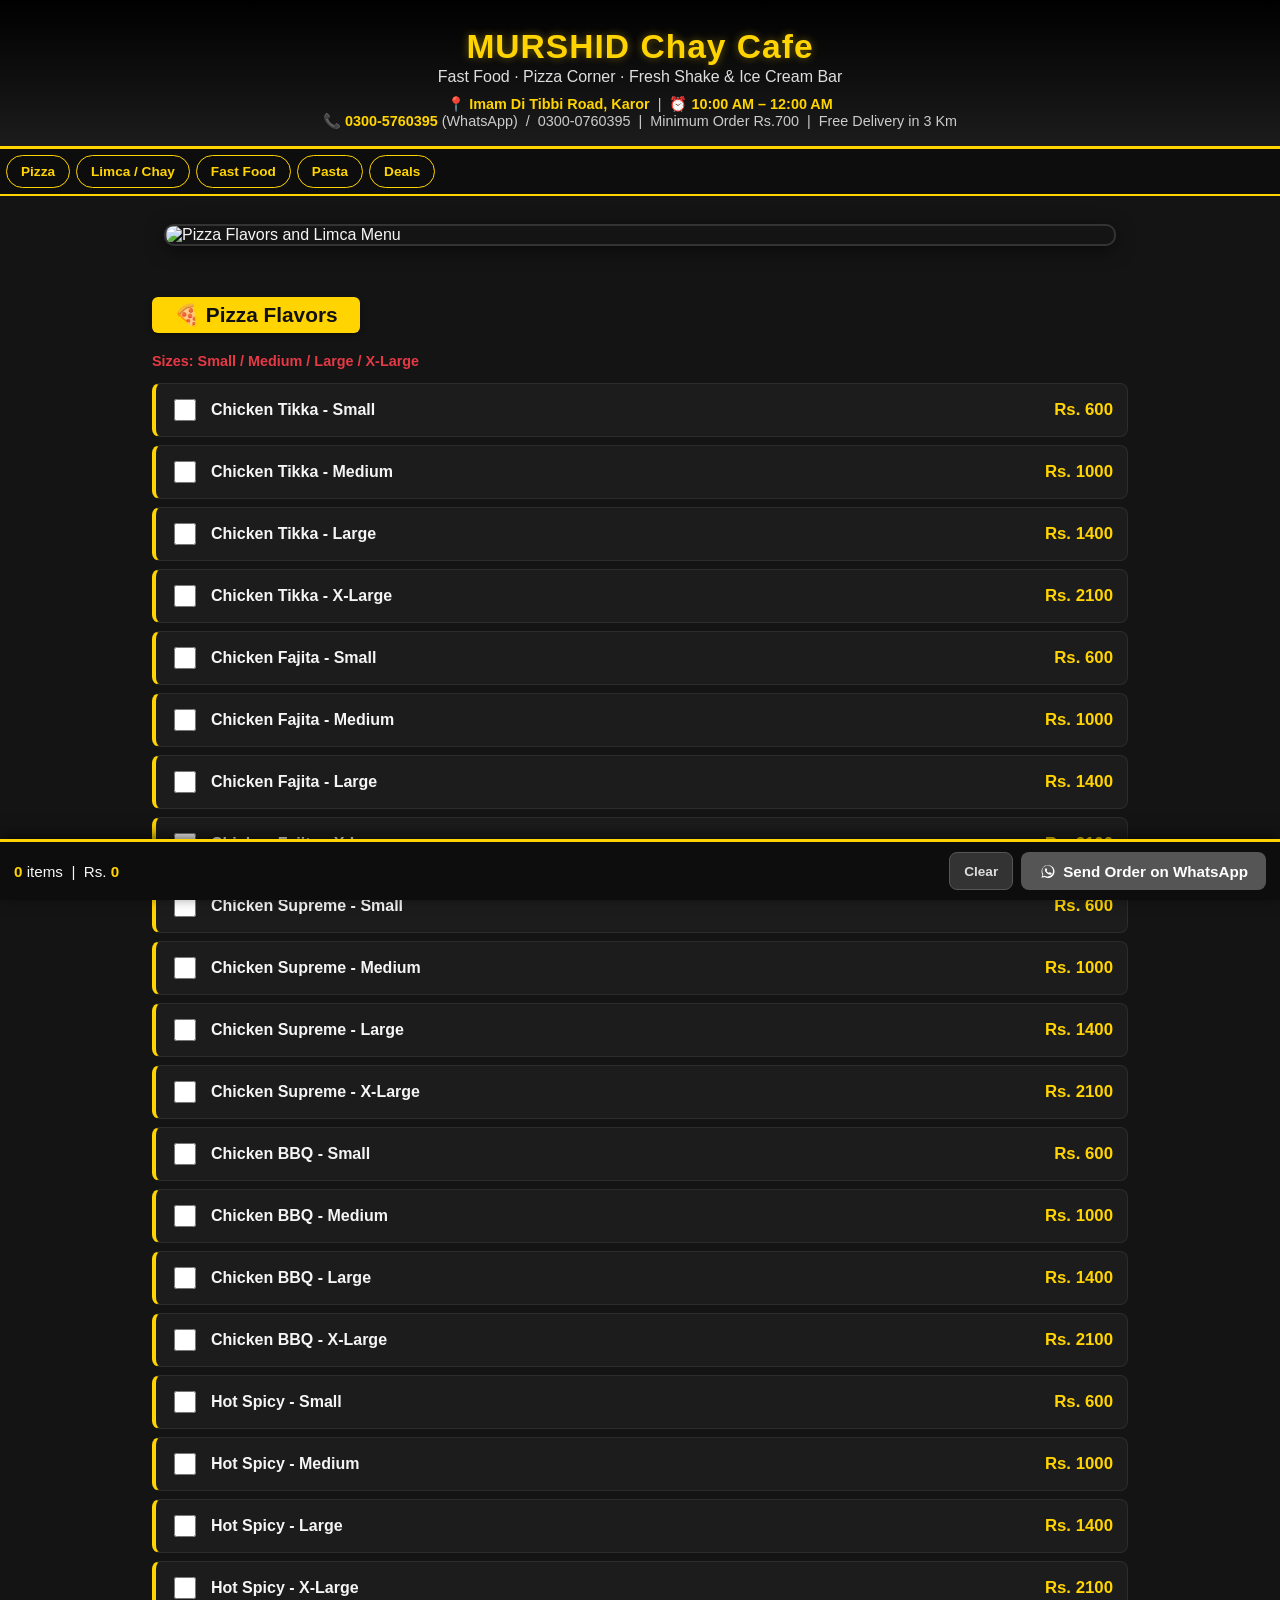
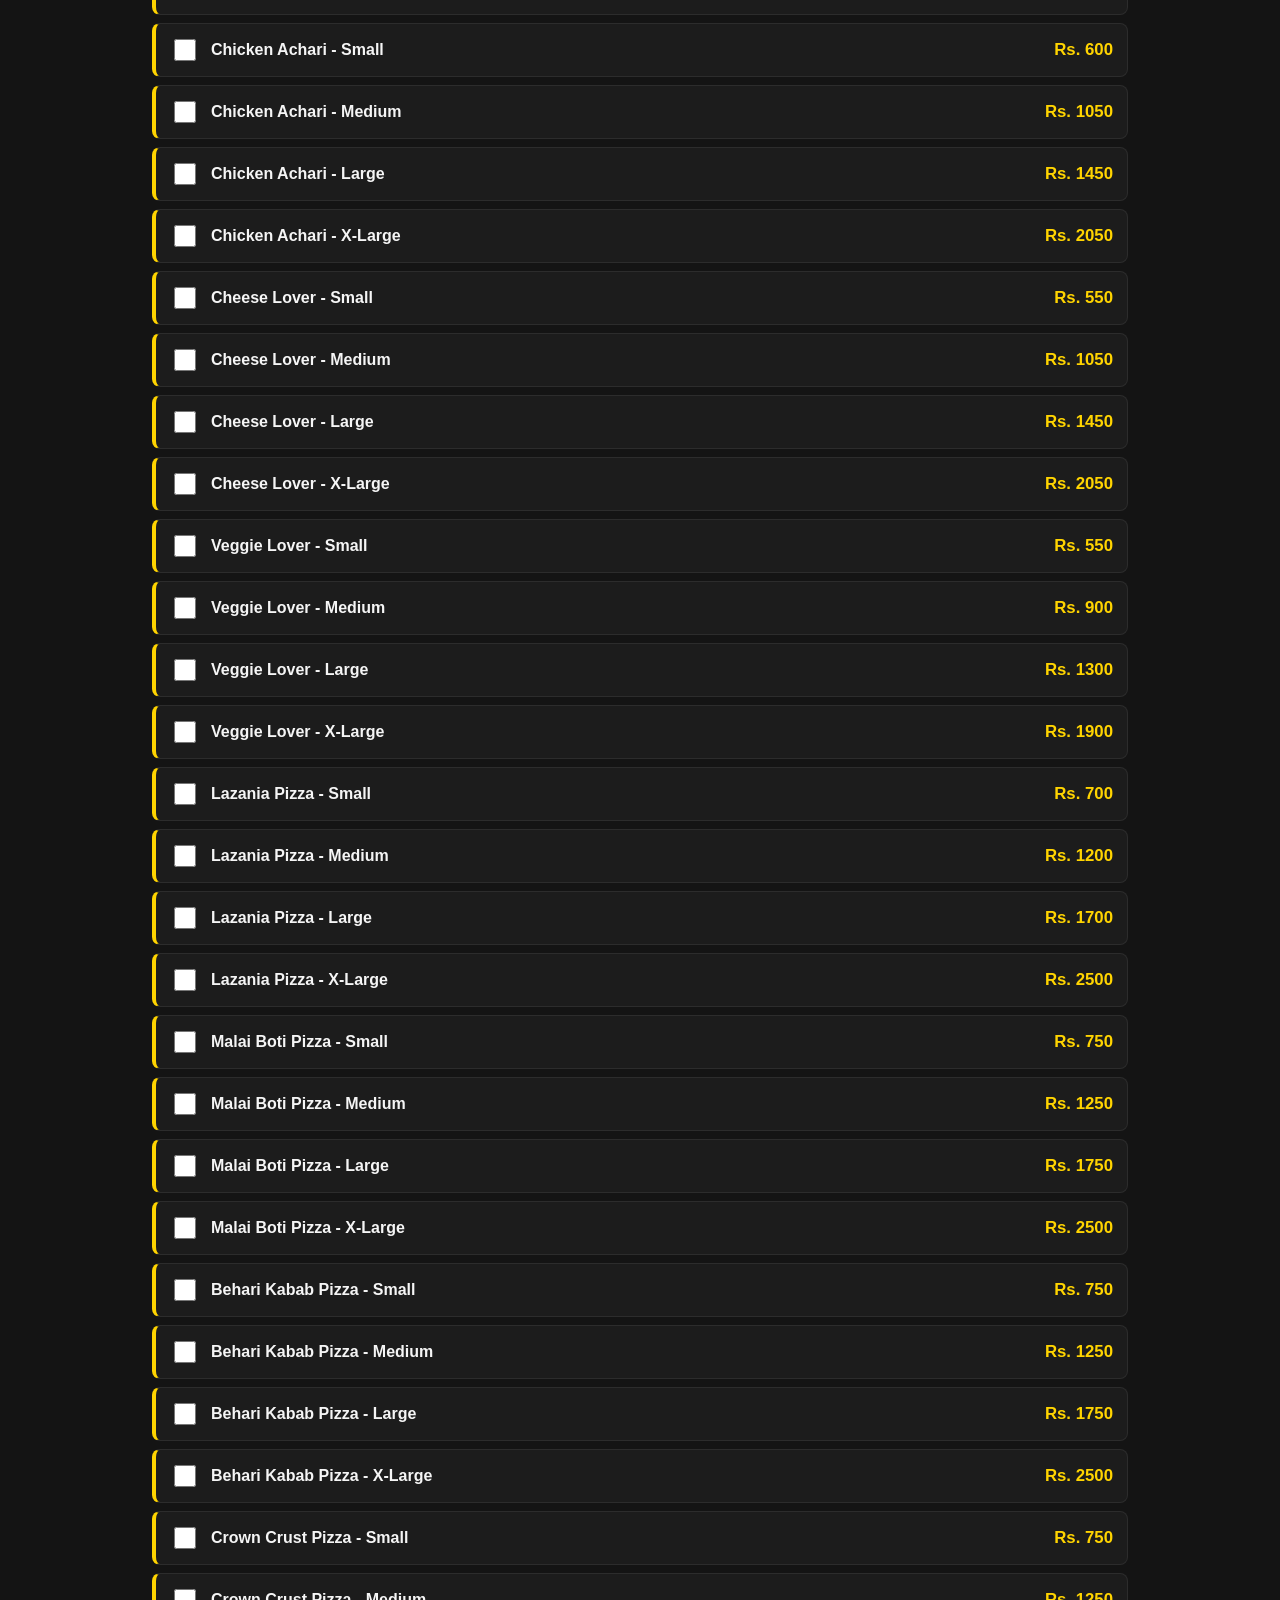
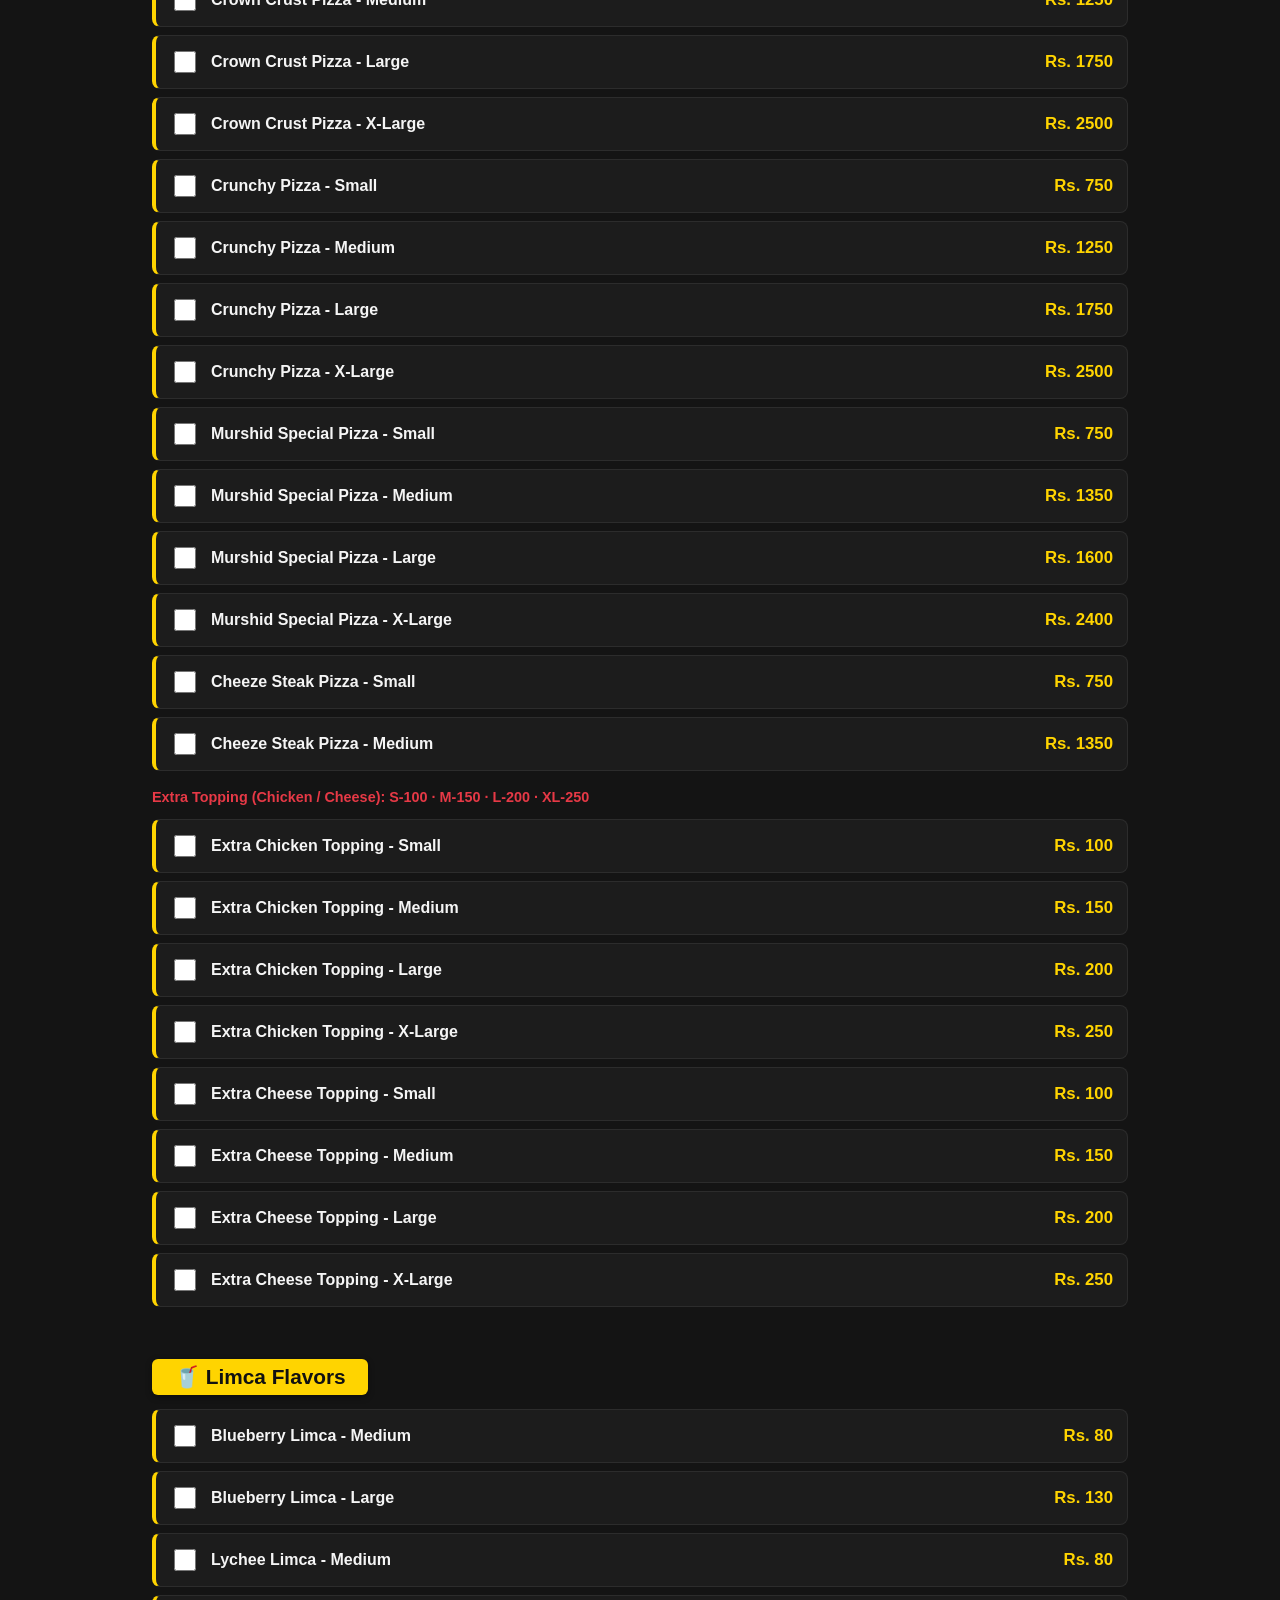
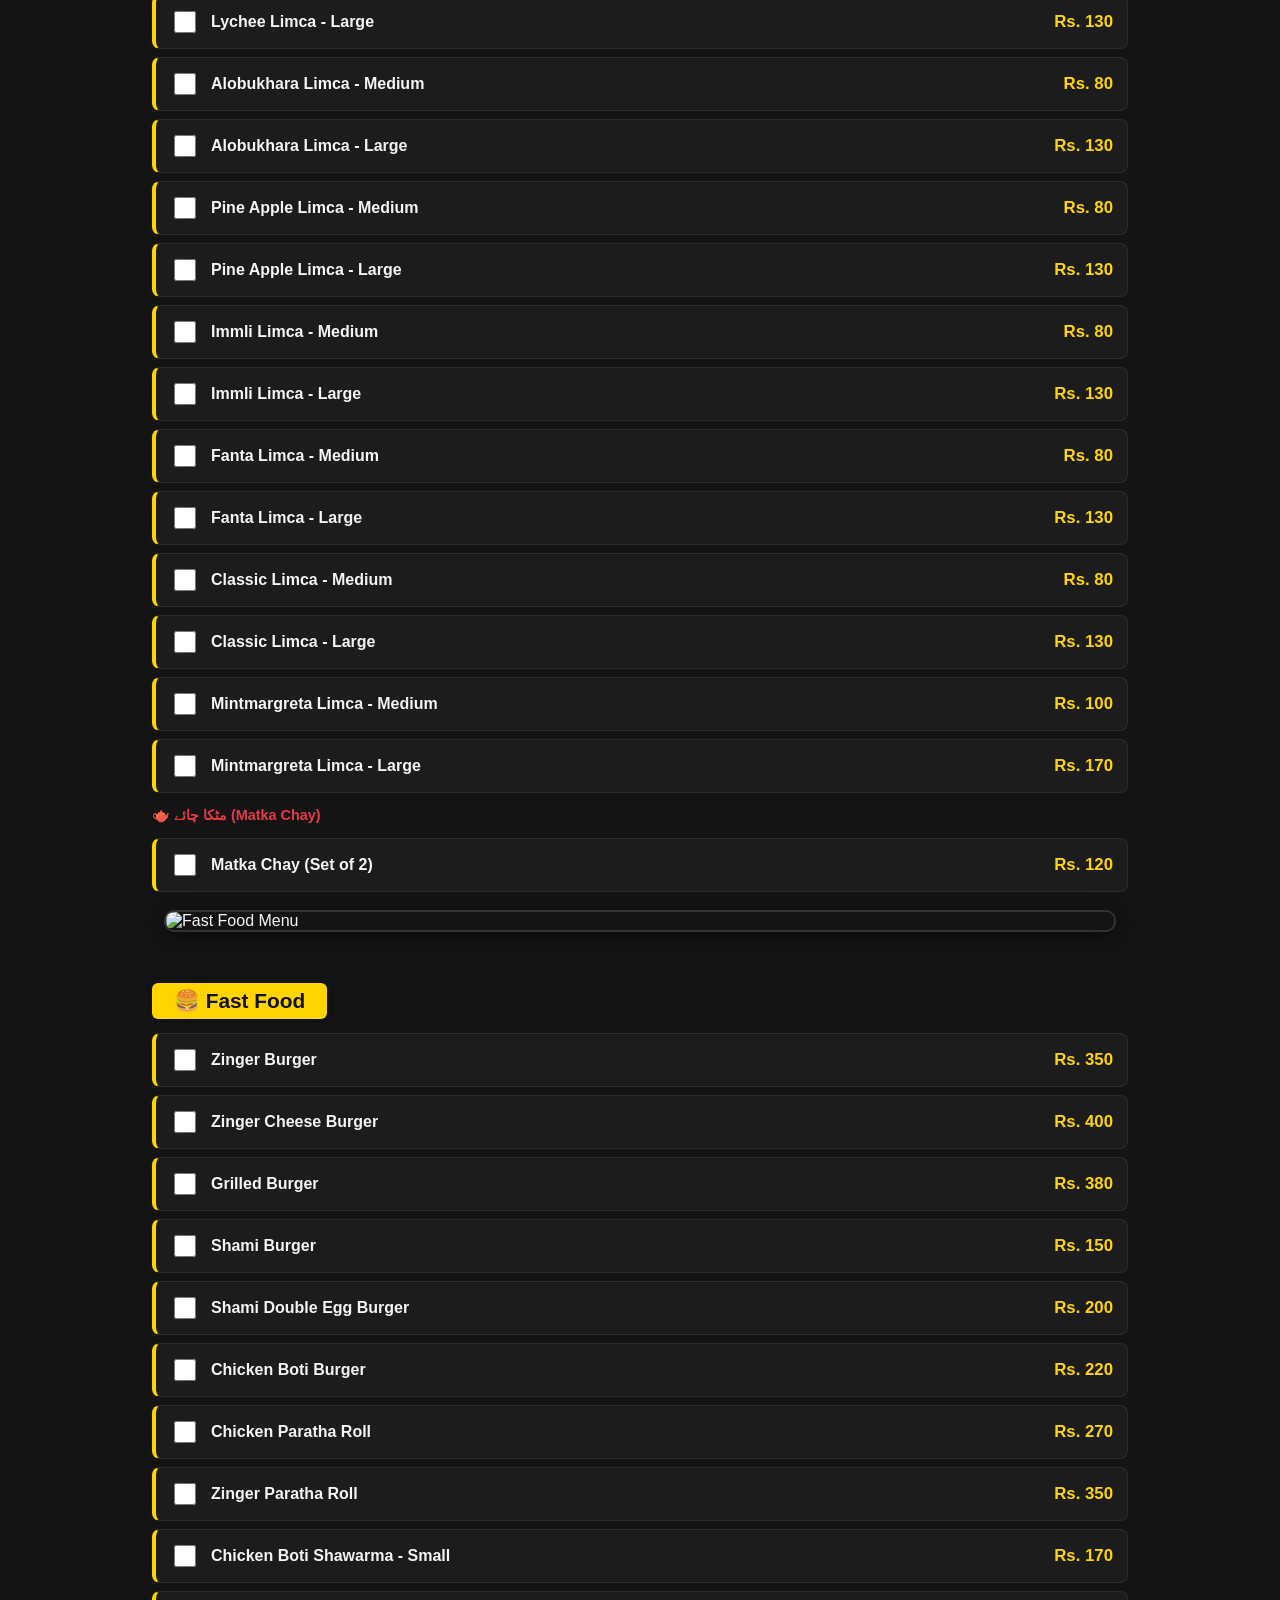
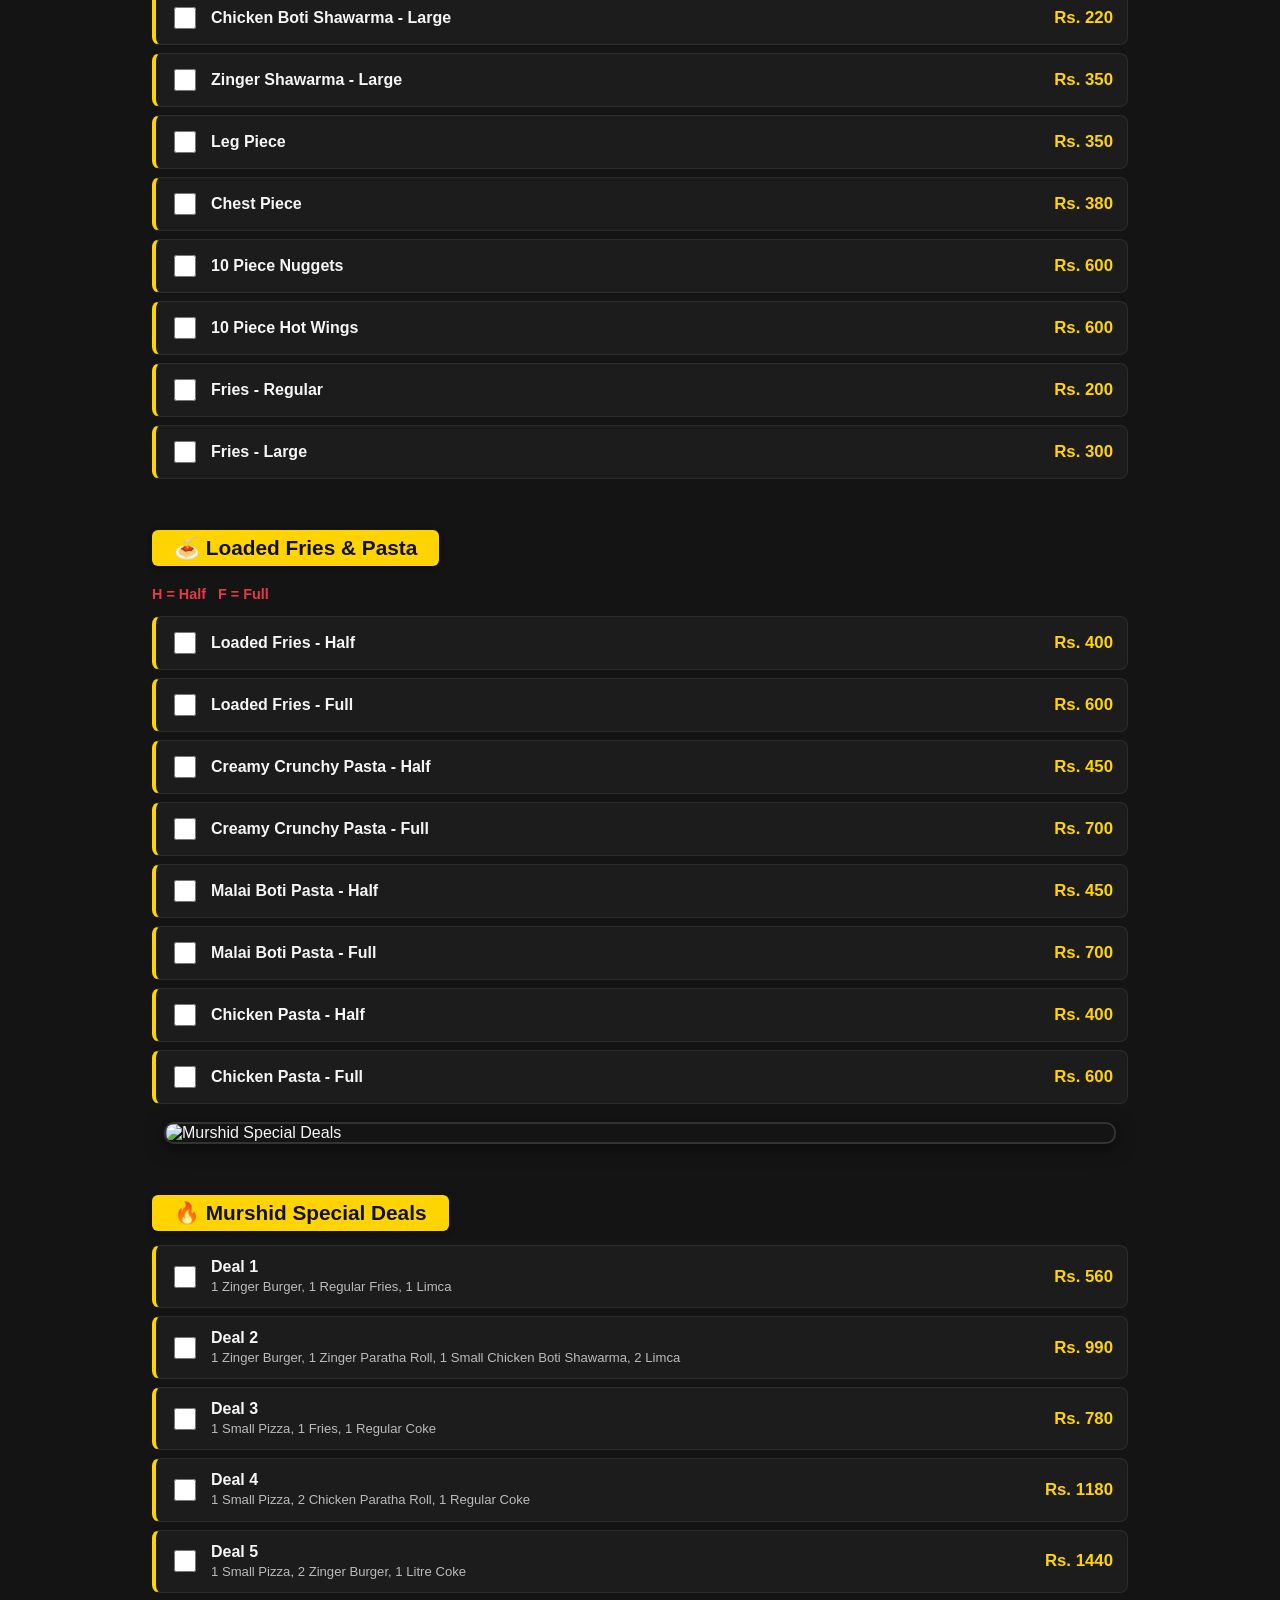
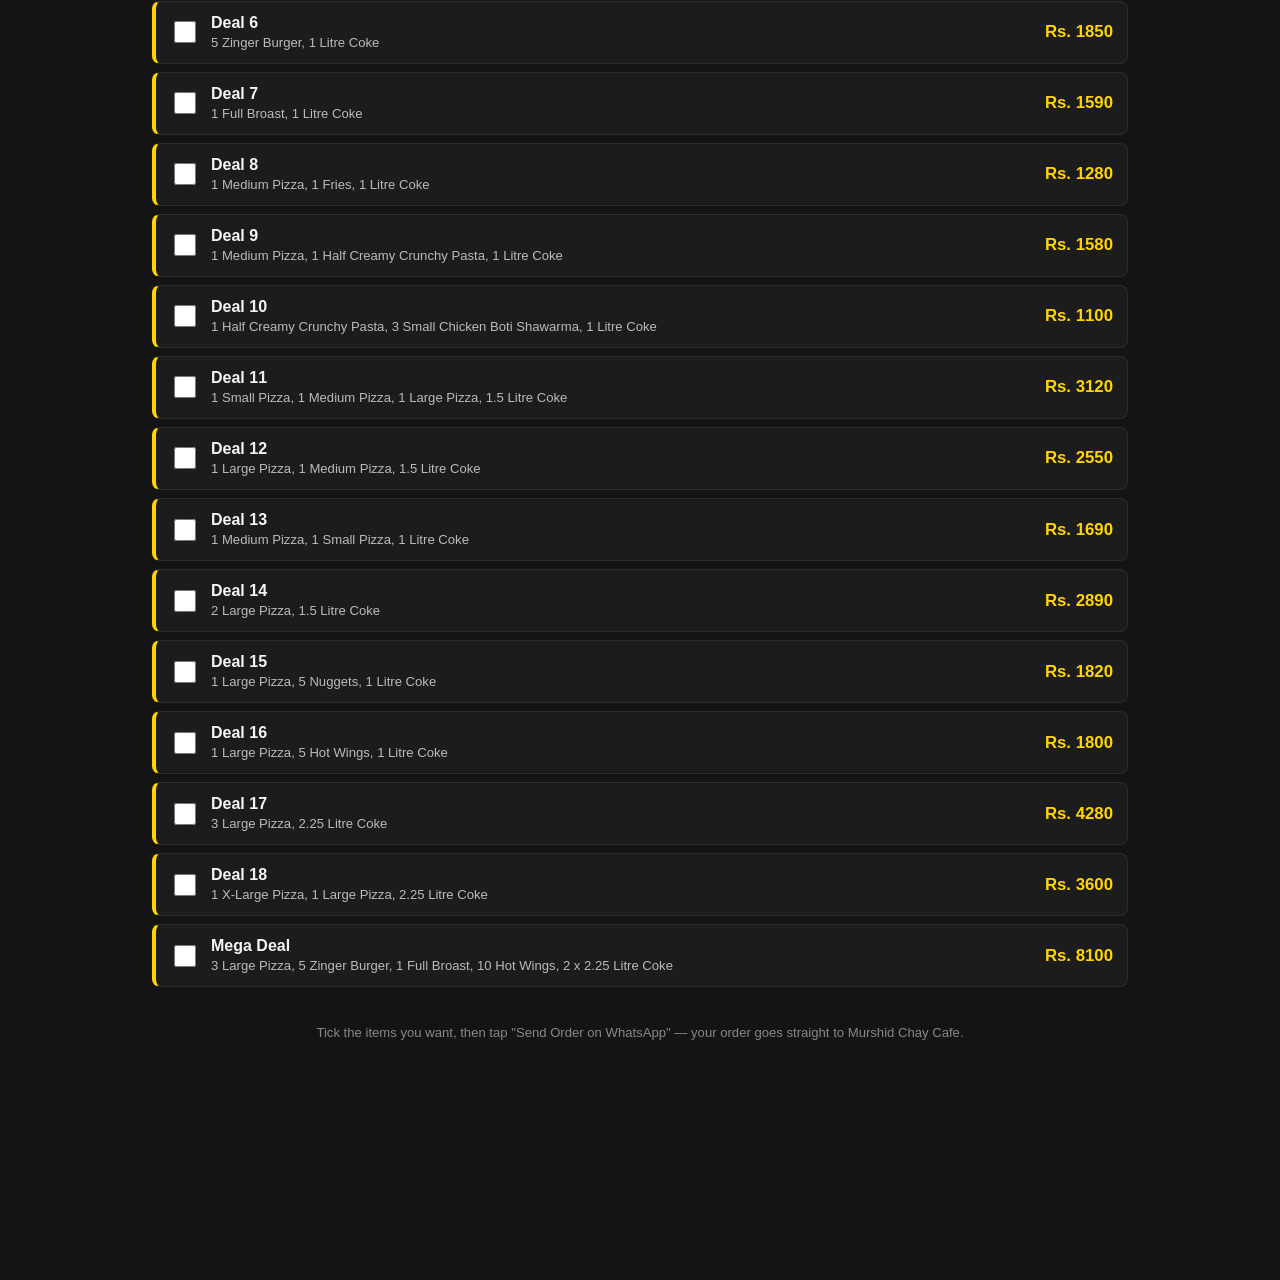
==== commit 1f23d166: "Add files via upload" ====
--- a/index.html
+++ b/index.html
@@ -1,606 +1,424 @@
 <!DOCTYPE html>
-<html lang="ur">
+<html lang="en">
 <head>
 <meta charset="UTF-8">
 <meta name="viewport" content="width=device-width, initial-scale=1.0">
-<title>Murshid Chay Cafe &mdash; Menu</title>
-<meta name="description" content="Murshid Chay Cafe, Imam Di Tibbi Road Karor. Fast food, pizza, matka chay, deals aur ice cream. WhatsApp par order karein.">
-<link rel="preconnect" href="https://fonts.googleapis.com">
-<link rel="preconnect" href="https://fonts.gstatic.com" crossorigin>
-<link href="https://fonts.googleapis.com/css2?family=Fraunces:opsz,wght@9..144,500;9..144,600;9..144,700;9..144,900&family=Work+Sans:wght@400;500;600;700&display=swap" rel="stylesheet">
+<title>Murshid Chay Cafe - Order Menu</title>
 <style>
-:root{
-  --green:#0d2b22;
-  --green-2:#123a2e;
-  --green-3:#17493a;
-  --cream:#f7efe0;
-  --cream-2:#e9dcc4;
-  --cream-dim:#bfb49f;
-  --saffron:#e8a723;
-  --saffron-dim:#c08a17;
-  --brick:#c4472c;
-  --brick-dark:#9c3420;
-  --line:rgba(247,239,224,0.13);
-  --line-2:rgba(247,239,224,0.28);
-  --radius:12px;
-  --shadow:0 22px 50px -26px rgba(0,0,0,0.75);
-}
-*{box-sizing:border-box;}
-html{scroll-behavior:smooth;}
-@media (prefers-reduced-motion:reduce){html{scroll-behavior:auto;}*{animation-duration:.001ms!important;transition-duration:.001ms!important;}}
-body{margin:0;background:var(--green);color:var(--cream);font-family:'Work Sans',sans-serif;-webkit-font-smoothing:antialiased;overflow-x:hidden;}
-h1,h2,h3{font-family:'Fraunces',serif;font-weight:700;margin:0;letter-spacing:-0.01em;}
-.nums{font-variant-numeric:tabular-nums;}
-a{color:inherit;}
-img{display:block;max-width:100%;}
-svg{display:block;}
-button{font-family:inherit;}
-.wrap{max-width:1120px;margin:0 auto;padding:0 20px;}
-:focus-visible{outline:2px solid var(--saffron);outline-offset:3px;border-radius:4px;}
-
-/* texture behind everything */
-body::before{content:"";position:fixed;inset:0;z-index:-1;pointer-events:none;
-  background:
-    radial-gradient(ellipse 800px 500px at 8% -5%, rgba(232,167,35,0.10), transparent 62%),
-    radial-gradient(ellipse 700px 520px at 95% 8%, rgba(196,71,44,0.13), transparent 62%),
-    radial-gradient(ellipse 900px 600px at 50% 105%, rgba(23,73,58,0.85), transparent 65%),
-    var(--green);}
-
-/* ---------- Header ---------- */
-header{position:sticky;top:0;z-index:60;background:rgba(13,43,34,0.95);backdrop-filter:blur(10px);border-bottom:1px solid var(--line);}
-.hdr{display:flex;align-items:center;justify-content:space-between;gap:12px;padding:12px 20px;max-width:1120px;margin:0 auto;}
-.brand{display:flex;align-items:center;gap:10px;cursor:pointer;background:none;border:none;padding:0;text-align:left;}
-.brand .seal{width:38px;height:38px;flex-shrink:0;border-radius:50%;border:1.5px solid var(--saffron);display:flex;align-items:center;justify-content:center;background:rgba(232,167,35,0.1);}
-.brand .seal svg{width:21px;height:21px;color:var(--saffron);}
-.brand .bn{font-family:'Fraunces',serif;font-weight:700;font-size:17px;line-height:1.05;color:var(--cream);white-space:nowrap;}
-.brand .bs{font-size:9.5px;letter-spacing:0.1em;color:var(--saffron-dim);margin-top:2px;}
-nav.desk{display:none;gap:16px;font-size:13.5px;}
-nav.desk button{background:none;border:none;color:var(--cream-dim);cursor:pointer;padding:5px 0;border-bottom:2px solid transparent;transition:color .2s,border-color .2s;white-space:nowrap;font-size:13.5px;}
-nav.desk button:hover,nav.desk button.on{color:var(--saffron);border-color:var(--saffron);}
-@media(min-width:1010px){nav.desk{display:flex;}}
-.hactions{display:flex;gap:8px;align-items:center;flex-shrink:0;}
-.btn{display:inline-flex;align-items:center;gap:7px;padding:10px 16px;border-radius:999px;font-size:13.5px;font-weight:600;text-decoration:none;border:1px solid transparent;cursor:pointer;transition:transform .15s,background .2s,border-color .2s,color .2s;white-space:nowrap;}
-.btn:active{transform:scale(.96);}
-.btn-brick{background:var(--brick);color:#fff4ec;}
-.btn-brick:hover{background:var(--brick-dark);}
-.btn-gold{background:var(--saffron);color:#20180a;}
-.btn-gold:hover{background:var(--saffron-dim);}
-.btn-line{border-color:var(--line-2);color:var(--cream);background:transparent;}
-.btn-line:hover{border-color:var(--saffron);color:var(--saffron);}
-.btn svg{width:15px;height:15px;}
-.iconbtn{width:40px;height:40px;border-radius:10px;border:1px solid var(--line-2);background:transparent;display:flex;align-items:center;justify-content:center;cursor:pointer;}
-.iconbtn svg{width:18px;height:18px;color:var(--cream);}
-@media(min-width:1010px){.iconbtn.menu{display:none;}}
-.lbl{display:none;}
-@media(min-width:420px){.lbl{display:inline;}}
-
-/* call popover */
-.pop{position:absolute;top:calc(100% + 10px);right:0;background:var(--green-3);border:1px solid var(--line-2);border-radius:12px;padding:8px;min-width:245px;box-shadow:var(--shadow);display:none;flex-direction:column;gap:4px;z-index:70;}
-.pop.on{display:flex;}
-.pop a{display:flex;align-items:center;gap:11px;padding:11px 12px;border-radius:8px;text-decoration:none;color:var(--cream);transition:background .15s;}
-.pop a:hover{background:rgba(232,167,35,0.12);}
-.pop a svg{width:17px;height:17px;color:var(--saffron);flex-shrink:0;}
-.pop .pl{display:flex;flex-direction:column;font-size:14.5px;font-weight:600;}
-.pop .pl small{color:var(--cream-dim);font-size:11px;font-weight:400;margin-top:1px;}
-
-/* mobile drawer */
-.drawer{display:none;flex-direction:column;background:var(--green-2);border-bottom:1px solid var(--line);padding:6px 20px 14px;}
-.drawer.on{display:flex;}
-@media(min-width:1010px){.drawer{display:none!important;}}
-.drawer button{background:none;border:none;text-align:left;color:var(--cream-dim);padding:12px 0;font-size:14.5px;border-bottom:1px solid var(--line);cursor:pointer;}
-.drawer button.on{color:var(--saffron);font-weight:600;}
-
-/* ---------- page shell ---------- */
-.page{display:none;}
-.page.on{display:block;animation:fade .25s ease;}
-@keyframes fade{from{opacity:0;transform:translateY(6px);}to{opacity:1;transform:none;}}
-
-/* ---------- Home hero ---------- */
-.hero{position:relative;overflow:hidden;border-bottom:1px solid var(--line);}
-.hero-in{display:grid;grid-template-columns:1fr;gap:0;align-items:center;max-width:1120px;margin:0 auto;}
-@media(min-width:900px){.hero-in{grid-template-columns:1.02fr .98fr;}}
-.hero-copy{padding:60px 20px 48px;}
-.eyebrow{color:var(--saffron);font-size:11.5px;letter-spacing:0.16em;font-weight:700;margin-bottom:16px;}
-.hero h1{font-size:clamp(40px,8vw,72px);line-height:.96;}
-.hero h1 em{display:block;font-style:italic;font-weight:500;color:var(--saffron);font-size:.56em;margin-top:8px;}
-.hero .tag{margin-top:18px;color:var(--cream-dim);font-size:16px;line-height:1.65;max-width:440px;}
-.badges{display:flex;flex-wrap:wrap;gap:9px;margin-top:26px;}
-.badge{display:flex;align-items:center;gap:7px;border:1px solid var(--line-2);border-radius:999px;padding:8px 15px 8px 12px;font-size:12.5px;color:var(--cream-dim);background:rgba(247,239,224,0.03);}
-.badge svg{width:14px;height:14px;color:var(--saffron);}
-.badge b{color:var(--cream);font-weight:600;}
-.hero-cta{display:flex;gap:11px;flex-wrap:wrap;margin-top:28px;}
-.hero-cta .btn{padding:14px 24px;font-size:14.5px;}
-.hero-art{position:relative;min-height:300px;}
-.hero-art img{width:100%;height:100%;min-height:300px;object-fit:cover;}
-.hero-art::after{content:"";position:absolute;inset:0;background:linear-gradient(90deg,var(--green) 0%,rgba(13,43,34,0.35) 35%,transparent 70%);}
-@media(max-width:899px){.hero-art::after{background:linear-gradient(0deg,var(--green) 0%,transparent 55%);}}
-
-/* ---------- category grid ---------- */
-.intro{text-align:center;padding:58px 0 4px;}
-.intro .k{color:var(--saffron);font-size:11.5px;letter-spacing:0.16em;font-weight:700;}
-.intro h2{font-size:clamp(27px,4.4vw,38px);margin-top:10px;}
-.intro p{color:var(--cream-dim);font-size:14.5px;margin-top:9px;}
-.cats{display:grid;gap:16px;grid-template-columns:repeat(auto-fill,minmax(248px,1fr));padding:32px 0 68px;}
-.cat{position:relative;border-radius:var(--radius);overflow:hidden;border:1px solid var(--line);cursor:pointer;height:252px;padding:0;background:var(--green-2);transition:transform .18s,box-shadow .2s,border-color .2s;display:block;width:100%;text-align:left;}
-.cat:hover{transform:translateY(-3px);box-shadow:var(--shadow);border-color:var(--saffron-dim);}
-.cat img{position:absolute;inset:0;width:100%;height:100%;object-fit:cover;}
-.cat .ov{position:absolute;inset:0;background:linear-gradient(180deg,rgba(13,43,34,0.12) 25%,rgba(13,43,34,0.93) 90%);}
-.cat .cb{position:absolute;left:0;right:0;bottom:0;padding:18px;}
-.cat .cnt{font-size:10.5px;letter-spacing:.11em;color:var(--saffron);font-weight:700;display:block;margin-bottom:5px;}
-.cat h3{font-size:21px;color:var(--cream);}
-.cat .arw{position:absolute;top:14px;right:14px;width:33px;height:33px;border-radius:50%;background:rgba(13,43,34,0.7);border:1px solid var(--line-2);display:flex;align-items:center;justify-content:center;}
-.cat .arw svg{width:15px;height:15px;color:var(--saffron);}
-
-/* ---------- category page hero ---------- */
-.phero{border-bottom:1px solid var(--line);overflow:hidden;}
-.phero-in{display:grid;grid-template-columns:1fr;max-width:1120px;margin:0 auto;align-items:center;}
-@media(min-width:840px){.phero-in{grid-template-columns:1fr 1fr;}}
-.phero-copy{padding:48px 20px;}
-.phero h1{font-size:clamp(30px,5.2vw,48px);line-height:1.03;margin-top:12px;}
-.phero p{color:var(--cream-dim);font-size:15px;line-height:1.6;max-width:430px;margin-top:14px;}
-.phero-art{position:relative;min-height:230px;}
-.phero-art img{width:100%;height:100%;min-height:230px;object-fit:cover;}
-.phero-art::after{content:"";position:absolute;inset:0;background:linear-gradient(90deg,var(--green) 0%,rgba(13,43,34,0.3) 40%,transparent 72%);}
-@media(max-width:839px){.phero-art::after{background:linear-gradient(0deg,var(--green) 0%,transparent 60%);}}
-.back{display:inline-flex;align-items:center;gap:6px;background:none;border:none;color:var(--saffron);font-size:13px;font-weight:600;cursor:pointer;padding:0;}
-.back svg{width:14px;height:14px;}
-
-/* ---------- content ---------- */
-.sec{padding:52px 0 66px;}
-.sec-head{margin-bottom:26px;}
-.sec-head .k{color:var(--saffron);font-size:11.5px;letter-spacing:0.14em;font-weight:700;}
-.sec-head h2{font-size:clamp(24px,3.8vw,32px);margin-top:8px;}
-.sec-head p{color:var(--cream-dim);font-size:14px;margin-top:7px;max-width:450px;}
-
-.grid{display:grid;gap:12px;grid-template-columns:repeat(auto-fill,minmax(232px,1fr));}
-.item{background:var(--green-2);border:1px solid var(--line);border-radius:var(--radius);padding:15px 17px;display:flex;justify-content:space-between;align-items:center;gap:12px;cursor:pointer;transition:border-color .2s,background .2s,transform .15s;text-align:left;width:100%;}
-.item:hover{border-color:var(--saffron);background:var(--green-3);transform:translateY(-2px);}
-.item .n{font-family:'Fraunces',serif;font-weight:600;font-size:15.5px;color:var(--cream);}
-.item .p{font-size:15px;font-weight:700;color:var(--saffron);white-space:nowrap;}
-
-/* pizza table */
-.tw{overflow-x:auto;border:1px solid var(--line);border-radius:var(--radius);background:var(--green-2);-webkit-overflow-scrolling:touch;}
-table{width:100%;border-collapse:collapse;min-width:560px;}
-thead th{text-align:left;font-size:10.5px;letter-spacing:.1em;color:var(--saffron);padding:15px 16px;border-bottom:1px solid var(--line-2);background:rgba(232,167,35,0.07);font-weight:700;}
-thead th:not(:first-child){text-align:center;}
-tbody td{padding:13px 16px;border-bottom:1px solid var(--line);font-size:14.5px;color:var(--cream-dim);}
-tbody td:not(:first-child){text-align:center;color:var(--cream);font-weight:600;}
-tbody tr{cursor:pointer;transition:background .2s;}
-tbody tr:hover{background:var(--green-3);}
-tbody tr:last-child td{border-bottom:none;}
-td.pn{font-family:'Fraunces',serif;font-weight:600;color:var(--cream);}
-.note{margin-top:16px;font-size:13.5px;color:var(--cream-dim);line-height:1.7;}
-.note b{color:var(--saffron);}
-
-/* deals */
-.deals{display:grid;gap:14px;grid-template-columns:repeat(auto-fill,minmax(242px,1fr));}
-.deal{border:1px solid var(--line-2);border-radius:var(--radius);padding:19px;background:var(--green-2);cursor:pointer;transition:transform .16s,border-color .2s,box-shadow .2s;display:flex;flex-direction:column;gap:12px;text-align:left;width:100%;}
-.deal:hover{transform:translateY(-3px);border-color:var(--saffron);box-shadow:var(--shadow);}
-.deal .dn{font-size:10.5px;letter-spacing:.12em;color:var(--saffron);font-weight:700;}
-.deal ul{list-style:none;margin:0;padding:0;font-size:13.5px;color:var(--cream-dim);line-height:1.75;}
-.deal .dp{font-family:'Fraunces',serif;font-size:23px;font-weight:700;color:var(--cream);margin-top:auto;}
-.deal.mega{grid-column:1/-1;background:linear-gradient(135deg,rgba(196,71,44,0.3),rgba(232,167,35,0.18));border-color:var(--saffron);}
-.deal.mega .dp{font-size:31px;color:var(--saffron);}
-
-/* chai */
-.drinks{display:grid;gap:22px;grid-template-columns:1fr;}
-@media(min-width:780px){.drinks{grid-template-columns:.8fr 1.3fr;}}
-.chai{border:1px solid var(--saffron-dim);border-radius:var(--radius);overflow:hidden;background:var(--green-2);cursor:pointer;transition:box-shadow .2s,transform .16s;padding:0;text-align:left;width:100%;}
-.chai:hover{box-shadow:var(--shadow);transform:translateY(-2px);}
-.chai img{width:100%;height:190px;object-fit:cover;}
-.chai .cbody{padding:20px;}
-.chai .ur{font-size:23px;color:var(--saffron);}
-.chai h3{font-size:21px;margin-top:5px;color:var(--cream);}
-.chai .cp{font-family:'Fraunces',serif;font-size:25px;font-weight:700;color:var(--cream);margin-top:9px;}
-.limca{display:grid;grid-template-columns:repeat(auto-fill,minmax(148px,1fr));gap:10px;align-content:start;}
-.lim{border:1px solid var(--line);border-radius:10px;padding:13px 15px;cursor:pointer;background:var(--green-2);transition:border-color .2s,background .2s;text-align:left;width:100%;}
-.lim:hover{border-color:var(--saffron);background:var(--green-3);}
-.lim .ln{font-weight:600;font-size:14px;color:var(--cream);}
-.lim .lp{font-size:12.5px;color:var(--cream-dim);margin-top:4px;}
-.lim .lp b{color:var(--saffron);}
-
-/* ice cream */
-.scoops{display:flex;gap:12px;flex-wrap:wrap;}
-.scoop{border:1px solid var(--line-2);border-radius:999px;padding:14px 26px;cursor:pointer;background:var(--green-2);font-family:'Fraunces',serif;font-weight:600;font-size:16px;color:var(--cream);transition:border-color .2s,background .2s,transform .15s;}
-.scoop:hover{border-color:var(--saffron);background:var(--green-3);transform:translateY(-2px);}
-
-/* ---------- footer ---------- */
-footer{background:var(--green-2);border-top:1px solid var(--line);padding:52px 0 34px;}
-.fg{display:grid;gap:30px;grid-template-columns:1fr;}
-@media(min-width:760px){.fg{grid-template-columns:1.2fr 1fr 1fr;}}
-footer h3{font-size:13px;color:var(--saffron);margin-bottom:13px;letter-spacing:.06em;}
-footer p{font-size:14.5px;color:var(--cream-dim);line-height:1.85;margin:0 0 5px;display:flex;gap:9px;}
-footer p svg{width:15px;height:15px;color:var(--saffron);flex-shrink:0;margin-top:5px;}
-footer a{display:flex;align-items:center;gap:9px;font-size:14.5px;color:var(--cream-dim);text-decoration:none;line-height:2.1;}
-footer a svg{width:15px;height:15px;color:var(--saffron);flex-shrink:0;}
-footer a:hover{color:var(--saffron);}
-.fb .bn{font-family:'Fraunces',serif;font-size:21px;font-weight:700;color:var(--cream);}
-.fb p{margin-top:9px;max-width:300px;display:block;}
-.fbot{margin-top:38px;padding-top:20px;border-top:1px solid var(--line);text-align:center;font-size:12px;color:var(--cream-dim);opacity:.7;}
-
-/* ---------- float ---------- */
-.float{position:fixed;bottom:20px;right:20px;z-index:65;width:56px;height:56px;border-radius:50%;background:#25d366;border:none;display:flex;align-items:center;justify-content:center;box-shadow:var(--shadow);cursor:pointer;animation:pw 2s ease-out 1;}
-.float svg{width:28px;height:28px;color:#fff;}
-@keyframes pw{0%{box-shadow:0 0 0 0 rgba(37,211,102,.55);}70%{box-shadow:0 0 0 18px rgba(37,211,102,0);}100%{box-shadow:0 0 0 0 rgba(37,211,102,0);}}
-
-/* ---------- modal ---------- */
-.mbg{position:fixed;inset:0;background:rgba(5,18,14,.8);display:none;align-items:center;justify-content:center;z-index:110;padding:20px;backdrop-filter:blur(3px);}
-.mbg.on{display:flex;}
-.modal{background:var(--green-3);border:1px solid var(--line-2);border-radius:16px;max-width:400px;width:100%;padding:28px;position:relative;box-shadow:var(--shadow);}
-.mx{position:absolute;top:14px;right:14px;background:none;border:none;color:var(--cream-dim);cursor:pointer;width:32px;height:32px;display:flex;align-items:center;justify-content:center;border-radius:50%;transition:background .2s,color .2s;}
-.mx:hover{background:rgba(247,239,224,.1);color:var(--cream);}
-.mx svg{width:17px;height:17px;}
-.me{color:var(--saffron);font-size:11px;letter-spacing:.14em;font-weight:700;margin-bottom:8px;}
-.modal h3{font-size:22px;margin-bottom:16px;color:var(--cream);}
-.mopts{display:flex;flex-direction:column;gap:8px;margin-bottom:20px;}
-.mopt{display:flex;justify-content:space-between;align-items:center;border:1px solid var(--line);border-radius:9px;padding:12px 15px;cursor:pointer;transition:border-color .2s,background .2s;width:100%;background:transparent;text-align:left;}
-.mopt:hover,.mopt.on{border-color:var(--saffron);background:rgba(232,167,35,.12);}
-.mopt .on1{font-size:14px;color:var(--cream-dim);}
-.mopt.on .on1{color:var(--cream);}
-.mopt .op{font-weight:700;color:var(--saffron);font-size:14.5px;}
-.modal .btn{width:100%;justify-content:center;padding:14px;font-size:15px;}
+  :root{
+    --bg:#141414;
+    --panel:#1c1c1c;
+    --yellow:#ffd400;
+    --red:#e63946;
+    --white:#f5f5f5;
+    --green:#25D366;
+  }
+  *{box-sizing:border-box;}
+  body{
+    margin:0;
+    font-family:'Segoe UI', Tahoma, Arial, sans-serif;
+    background:var(--bg);
+    color:var(--white);
+    padding-bottom:110px;
+  }
+  header{
+    text-align:center;
+    padding:22px 14px 16px;
+    background:linear-gradient(180deg,#000 0%,#1c1c1c 100%);
+    border-bottom:3px solid var(--yellow);
+  }
+  header img.logo{
+    width:90px;height:90px;border-radius:50%;
+    border:3px solid var(--yellow);
+    object-fit:cover;
+    margin-bottom:8px;
+  }
+  header h1{
+    color:var(--yellow);
+    font-size:2.1em;
+    margin:6px 0 2px;
+    letter-spacing:1px;
+    text-shadow:0 0 8px rgba(255,212,0,0.4);
+  }
+  header .tagline{color:var(--white);font-size:1em;opacity:.9;margin:2px 0;}
+  header .info{
+    margin-top:10px;
+    font-size:.9em;
+    color:#ccc;
+  }
+  header .info b{color:var(--yellow);}
+  .banner{
+    max-width:100%;
+    display:block;
+    margin:0 auto;
+  }
+  .banner-wrap{
+    max-width:1000px;
+    margin:18px auto;
+    padding:0 12px;
+  }
+  .banner-wrap img{
+    width:100%;
+    border-radius:10px;
+    border:2px solid #333;
+    box-shadow:0 4px 18px rgba(0,0,0,.5);
+  }
+  nav{
+    position:sticky;
+    top:0;
+    z-index:50;
+    background:#0d0d0d;
+    display:flex;
+    overflow-x:auto;
+    border-bottom:2px solid var(--yellow);
+    padding:6px 6px;
+    gap:6px;
+  }
+  nav a{
+    flex:0 0 auto;
+    color:var(--yellow);
+    text-decoration:none;
+    font-weight:600;
+    font-size:.85em;
+    padding:8px 14px;
+    border:1px solid var(--yellow);
+    border-radius:20px;
+    white-space:nowrap;
+  }
+  nav a:active, nav a:hover{background:var(--yellow);color:#111;}
+  main{max-width:1000px;margin:0 auto;padding:10px 12px;}
+  section.category{margin-top:34px;}
+  section.category h2{
+    color:#111;
+    background:var(--yellow);
+    display:inline-block;
+    padding:6px 22px;
+    border-radius:6px;
+    font-size:1.3em;
+    margin-bottom:14px;
+    box-shadow:0 2px 6px rgba(0,0,0,.4);
+  }
+  .subnote{color:var(--red);font-weight:600;margin:6px 0 14px;font-size:.9em;}
+  .item-row{
+    display:flex;
+    align-items:center;
+    justify-content:space-between;
+    gap:10px;
+    background:var(--panel);
+    border:1px solid #2c2c2c;
+    border-left:4px solid var(--yellow);
+    border-radius:8px;
+    padding:12px 14px;
+    margin-bottom:8px;
+    transition:.15s;
+  }
+  .item-row.checked{
+    border-left-color:var(--green);
+    background:#20261f;
+  }
+  .item-left{display:flex;align-items:center;gap:12px;flex:1;}
+  .item-left input[type=checkbox]{
+    width:22px;height:22px;
+    accent-color:var(--green);
+    flex-shrink:0;
+    cursor:pointer;
+  }
+  .item-name{font-weight:600;font-size:1em;color:var(--white);}
+  .item-name small{display:block;color:#aaa;font-weight:400;font-size:.82em;margin-top:2px;}
+  .item-price{
+    color:var(--yellow);
+    font-weight:700;
+    font-size:1.05em;
+    white-space:nowrap;
+    min-width:80px;
+    text-align:right;
+  }
+  .deal-desc{color:#bbb;font-size:.82em;margin-top:2px;line-height:1.3;}
+  .cart-bar{
+    position:fixed;
+    bottom:0;left:0;right:0;
+    background:#0d0d0d;
+    border-top:3px solid var(--yellow);
+    padding:10px 14px;
+    display:flex;
+    align-items:center;
+    justify-content:space-between;
+    gap:10px;
+    z-index:100;
+    box-shadow:0 -4px 14px rgba(0,0,0,.6);
+  }
+  .cart-info{color:var(--white);font-size:.95em;}
+  .cart-info b{color:var(--yellow);}
+  .cart-buttons{display:flex;gap:8px;}
+  .btn-clear{
+    background:#333;color:#ddd;border:1px solid #555;
+    padding:10px 14px;border-radius:8px;font-weight:600;cursor:pointer;font-size:.85em;
+  }
+  .btn-order{
+    background:var(--green);
+    color:#fff;
+    border:none;
+    padding:10px 18px;
+    border-radius:8px;
+    font-weight:700;
+    font-size:.95em;
+    cursor:pointer;
+    display:flex;align-items:center;gap:6px;
+  }
+  .btn-order:disabled{background:#555;cursor:not-allowed;}
+  footer{
+    text-align:center;
+    padding:20px 12px 130px;
+    color:#888;
+    font-size:.82em;
+  }
+  .whatsapp-icon{width:18px;height:18px;}
 </style>
 </head>
 <body>
 
 <header>
-  <div class="hdr">
-    <button class="brand" data-go="home">
-      <span class="seal"><svg viewBox="0 0 48 48" fill="none"><path d="M14 20c0-6 4-11 10-11s10 5 10 11" stroke="currentColor" stroke-width="2.6" stroke-linecap="round"/><path d="M11 20h26l-2.4 17.5A4 4 0 0 1 30.6 41H17.4a4 4 0 0 1-4-3.5L11 20z" fill="currentColor"/><path d="M35 23c3 0 5.5 2 5.5 5s-2.5 5-5.5 5" stroke="currentColor" stroke-width="2.4" stroke-linecap="round"/></svg></span>
-      <span>
-        <span class="bn">Murshid Chay Cafe</span>
-        <span class="bs">TEA CAFE &amp; FAST FOOD</span>
-      </span>
+  <h1>MURSHID Chay Cafe</h1>
+  <div class="tagline">Fast Food · Pizza Corner · Fresh Shake &amp; Ice Cream Bar</div>
+  <div class="info">
+    📍 <b>Imam Di Tibbi Road, Karor</b> &nbsp;|&nbsp; ⏰ <b>10:00 AM – 12:00 AM</b><br>
+    📞 <b>0300-5760395</b> (WhatsApp) &nbsp;/&nbsp; 0300-0760395 &nbsp;|&nbsp; Minimum Order Rs.700 &nbsp;|&nbsp; Free Delivery in 3 Km
+  </div>
+</header>
+
+<nav>
+  <a href="#pizza">Pizza</a>
+  <a href="#limca">Limca / Chay</a>
+  <a href="#fastfood">Fast Food</a>
+  <a href="#pasta">Pasta</a>
+  <a href="#deals">Deals</a>
+</nav>
+
+<main>
+
+  <div class="banner-wrap">
+    <img class="banner" src="images/pizza-limca.jpg" alt="Pizza Flavors and Limca Menu">
+  </div>
+
+  <section class="category" id="pizza">
+    <h2>🍕 Pizza Flavors</h2>
+    <div class="subnote">Sizes: Small / Medium / Large / X-Large</div>
+    <div id="pizza-list"></div>
+    <div class="subnote" style="margin-top:18px;">Extra Topping (Chicken / Cheese): S-100 · M-150 · L-200 · XL-250</div>
+    <div id="topping-list"></div>
+  </section>
+
+  <section class="category" id="limca">
+    <h2>🥤 Limca Flavors</h2>
+    <div id="limca-list"></div>
+    <div class="subnote" style="margin-top:14px;">🫖 مٹکا چائے (Matka Chay)</div>
+    <div id="chay-list"></div>
+  </section>
+
+  <div class="banner-wrap">
+    <img class="banner" src="images/fastfood.jpg" alt="Fast Food Menu">
+  </div>
+
+  <section class="category" id="fastfood">
+    <h2>🍔 Fast Food</h2>
+    <div id="fastfood-list"></div>
+  </section>
+
+  <section class="category" id="pasta">
+    <h2>🍝 Loaded Fries &amp; Pasta</h2>
+    <div class="subnote">H = Half &nbsp; F = Full</div>
+    <div id="pasta-list"></div>
+  </section>
+
+  <div class="banner-wrap">
+    <img class="banner" src="images/deals.jpg" alt="Murshid Special Deals">
+  </div>
+
+  <section class="category" id="deals">
+    <h2>🔥 Murshid Special Deals</h2>
+    <div id="deals-list"></div>
+  </section>
+
+</main>
+
+<footer>
+  Tick the items you want, then tap "Send Order on WhatsApp" — your order goes straight to Murshid Chay Cafe.
+</footer>
+
+<div class="cart-bar">
+  <div class="cart-info"><b id="cart-count">0</b> items &nbsp;|&nbsp; Rs. <b id="cart-total">0</b></div>
+  <div class="cart-buttons">
+    <button class="btn-clear" onclick="clearCart()">Clear</button>
+    <button class="btn-order" id="orderBtn" onclick="sendOrder()" disabled>
+      <svg class="whatsapp-icon" viewBox="0 0 24 24" fill="#fff"><path d="M17.6 6.3A8.7 8.7 0 0 0 12.1 4c-4.8 0-8.7 3.9-8.7 8.7 0 1.5.4 3 1.1 4.3L3.3 21l4.1-1.1a8.7 8.7 0 0 0 4.6 1.3h0c4.8 0 8.7-3.9 8.7-8.7 0-2.3-1-4.5-2.7-6.2zM12.1 19.6c-1.4 0-2.8-.4-4-1.1l-.3-.2-2.9.8.8-2.9-.2-.3a7.2 7.2 0 0 1-1.1-3.9c0-4 3.2-7.2 7.2-7.2 1.9 0 3.7.8 5.1 2.1a7.1 7.1 0 0 1 2.1 5.1c0 4-3.2 7.2-7.2 7.2zm4-5.4c-.2-.1-1.3-.6-1.5-.7-.2-.1-.3-.1-.5.1-.1.2-.5.7-.6.8-.1.1-.2.1-.4 0-.2-.1-.9-.3-1.7-1-.6-.6-1-1.3-1.2-1.5-.1-.2 0-.3.1-.4.1-.1.2-.2.3-.4.1-.1.1-.2.2-.4.1-.1 0-.3 0-.4 0-.1-.5-1.2-.7-1.6-.2-.4-.4-.4-.5-.4h-.4c-.1 0-.4.1-.6.3-.2.2-.8.8-.8 1.9s.8 2.2.9 2.4c.1.1 1.6 2.4 3.8 3.4.5.2.9.4 1.3.5.5.2 1 .1 1.4.1.4-.1 1.3-.5 1.5-1 .2-.5.2-.9.1-1z"/></svg>
+      Send Order on WhatsApp
     </button>
-
-    <nav class="desk" id="deskNav"></nav>
-
-    <div class="hactions">
-      <button class="iconbtn menu" id="menuBtn" aria-label="Menu"><svg viewBox="0 0 24 24" fill="none" stroke="currentColor" stroke-width="2.2"><path d="M4 7h16M4 12h16M4 17h16"/></svg></button>
-      <div style="position:relative;">
-        <button class="btn btn-line" id="callBtn"><svg viewBox="0 0 24 24" fill="none" stroke="currentColor" stroke-width="2"><path d="M22 16.9v3a2 2 0 0 1-2.2 2 19.8 19.8 0 0 1-8.6-3.1 19.5 19.5 0 0 1-6-6 19.8 19.8 0 0 1-3.1-8.7A2 2 0 0 1 4.1 2h3a2 2 0 0 1 2 1.7c.1.9.3 1.8.6 2.7a2 2 0 0 1-.5 2.1L8 9.7a16 16 0 0 0 6 6l1.2-1.2a2 2 0 0 1 2.1-.5c.9.3 1.8.5 2.7.6a2 2 0 0 1 1.7 2z"/></svg><span class="lbl">Call</span></button>
-        <div class="pop" id="callPop">
-          <a href="tel:03005760395"><svg viewBox="0 0 24 24" fill="none" stroke="currentColor" stroke-width="2"><path d="M22 16.9v3a2 2 0 0 1-2.2 2 19.8 19.8 0 0 1-8.6-3.1 19.5 19.5 0 0 1-6-6 19.8 19.8 0 0 1-3.1-8.7A2 2 0 0 1 4.1 2h3a2 2 0 0 1 2 1.7c.1.9.3 1.8.6 2.7a2 2 0 0 1-.5 2.1L8 9.7a16 16 0 0 0 6 6l1.2-1.2a2 2 0 0 1 2.1-.5c.9.3 1.8.5 2.7.6a2 2 0 0 1 1.7 2z"/></svg><span class="pl">0300-5760395<small>Order line 1 &middot; WhatsApp bhi isi par</small></span></a>
-          <a href="tel:03000760395"><svg viewBox="0 0 24 24" fill="none" stroke="currentColor" stroke-width="2"><path d="M22 16.9v3a2 2 0 0 1-2.2 2 19.8 19.8 0 0 1-8.6-3.1 19.5 19.5 0 0 1-6-6 19.8 19.8 0 0 1-3.1-8.7A2 2 0 0 1 4.1 2h3a2 2 0 0 1 2 1.7c.1.9.3 1.8.6 2.7a2 2 0 0 1-.5 2.1L8 9.7a16 16 0 0 0 6 6l1.2-1.2a2 2 0 0 1 2.1-.5c.9.3 1.8.5 2.7.6a2 2 0 0 1 1.7 2z"/></svg><span class="pl">0300-0760395<small>Order line 2</small></span></a>
+  </div>
+</div>
+
+<script>
+const WHATSAPP_NUMBER = "923005760395";
+
+const menu = {
+  pizza: [
+    ["Chicken Tikka - Small",600],["Chicken Tikka - Medium",1000],["Chicken Tikka - Large",1400],["Chicken Tikka - X-Large",2100],
+    ["Chicken Fajita - Small",600],["Chicken Fajita - Medium",1000],["Chicken Fajita - Large",1400],["Chicken Fajita - X-Large",2100],
+    ["Chicken Supreme - Small",600],["Chicken Supreme - Medium",1000],["Chicken Supreme - Large",1400],["Chicken Supreme - X-Large",2100],
+    ["Chicken BBQ - Small",600],["Chicken BBQ - Medium",1000],["Chicken BBQ - Large",1400],["Chicken BBQ - X-Large",2100],
+    ["Hot Spicy - Small",600],["Hot Spicy - Medium",1000],["Hot Spicy - Large",1400],["Hot Spicy - X-Large",2100],
+    ["Chicken Achari - Small",600],["Chicken Achari - Medium",1050],["Chicken Achari - Large",1450],["Chicken Achari - X-Large",2050],
+    ["Cheese Lover - Small",550],["Cheese Lover - Medium",1050],["Cheese Lover - Large",1450],["Cheese Lover - X-Large",2050],
+    ["Veggie Lover - Small",550],["Veggie Lover - Medium",900],["Veggie Lover - Large",1300],["Veggie Lover - X-Large",1900],
+    ["Lazania Pizza - Small",700],["Lazania Pizza - Medium",1200],["Lazania Pizza - Large",1700],["Lazania Pizza - X-Large",2500],
+    ["Malai Boti Pizza - Small",750],["Malai Boti Pizza - Medium",1250],["Malai Boti Pizza - Large",1750],["Malai Boti Pizza - X-Large",2500],
+    ["Behari Kabab Pizza - Small",750],["Behari Kabab Pizza - Medium",1250],["Behari Kabab Pizza - Large",1750],["Behari Kabab Pizza - X-Large",2500],
+    ["Crown Crust Pizza - Small",750],["Crown Crust Pizza - Medium",1250],["Crown Crust Pizza - Large",1750],["Crown Crust Pizza - X-Large",2500],
+    ["Crunchy Pizza - Small",750],["Crunchy Pizza - Medium",1250],["Crunchy Pizza - Large",1750],["Crunchy Pizza - X-Large",2500],
+    ["Murshid Special Pizza - Small",750],["Murshid Special Pizza - Medium",1350],["Murshid Special Pizza - Large",1600],["Murshid Special Pizza - X-Large",2400],
+    ["Cheeze Steak Pizza - Small",750],["Cheeze Steak Pizza - Medium",1350]
+  ],
+  topping: [
+    ["Extra Chicken Topping - Small",100],["Extra Chicken Topping - Medium",150],["Extra Chicken Topping - Large",200],["Extra Chicken Topping - X-Large",250],
+    ["Extra Cheese Topping - Small",100],["Extra Cheese Topping - Medium",150],["Extra Cheese Topping - Large",200],["Extra Cheese Topping - X-Large",250]
+  ],
+  limca: [
+    ["Blueberry Limca - Medium",80],["Blueberry Limca - Large",130],
+    ["Lychee Limca - Medium",80],["Lychee Limca - Large",130],
+    ["Alobukhara Limca - Medium",80],["Alobukhara Limca - Large",130],
+    ["Pine Apple Limca - Medium",80],["Pine Apple Limca - Large",130],
+    ["Immli Limca - Medium",80],["Immli Limca - Large",130],
+    ["Fanta Limca - Medium",80],["Fanta Limca - Large",130],
+    ["Classic Limca - Medium",80],["Classic Limca - Large",130],
+    ["Mintmargreta Limca - Medium",100],["Mintmargreta Limca - Large",170]
+  ],
+  chay: [
+    ["Matka Chay (Set of 2)",120]
+  ],
+  fastfood: [
+    ["Zinger Burger",350],
+    ["Zinger Cheese Burger",400],
+    ["Grilled Burger",380],
+    ["Shami Burger",150],
+    ["Shami Double Egg Burger",200],
+    ["Chicken Boti Burger",220],
+    ["Chicken Paratha Roll",270],
+    ["Zinger Paratha Roll",350],
+    ["Chicken Boti Shawarma - Small",170],
+    ["Chicken Boti Shawarma - Large",220],
+    ["Zinger Shawarma - Large",350],
+    ["Leg Piece",350],
+    ["Chest Piece",380],
+    ["10 Piece Nuggets",600],
+    ["10 Piece Hot Wings",600],
+    ["Fries - Regular",200],
+    ["Fries - Large",300]
+  ],
+  pasta: [
+    ["Loaded Fries - Half",400],["Loaded Fries - Full",600],
+    ["Creamy Crunchy Pasta - Half",450],["Creamy Crunchy Pasta - Full",700],
+    ["Malai Boti Pasta - Half",450],["Malai Boti Pasta - Full",700],
+    ["Chicken Pasta - Half",400],["Chicken Pasta - Full",600]
+  ],
+  deals: [
+    ["Deal 1", 560, "1 Zinger Burger, 1 Regular Fries, 1 Limca"],
+    ["Deal 2", 990, "1 Zinger Burger, 1 Zinger Paratha Roll, 1 Small Chicken Boti Shawarma, 2 Limca"],
+    ["Deal 3", 780, "1 Small Pizza, 1 Fries, 1 Regular Coke"],
+    ["Deal 4", 1180, "1 Small Pizza, 2 Chicken Paratha Roll, 1 Regular Coke"],
+    ["Deal 5", 1440, "1 Small Pizza, 2 Zinger Burger, 1 Litre Coke"],
+    ["Deal 6", 1850, "5 Zinger Burger, 1 Litre Coke"],
+    ["Deal 7", 1590, "1 Full Broast, 1 Litre Coke"],
+    ["Deal 8", 1280, "1 Medium Pizza, 1 Fries, 1 Litre Coke"],
+    ["Deal 9", 1580, "1 Medium Pizza, 1 Half Creamy Crunchy Pasta, 1 Litre Coke"],
+    ["Deal 10", 1100, "1 Half Creamy Crunchy Pasta, 3 Small Chicken Boti Shawarma, 1 Litre Coke"],
+    ["Deal 11", 3120, "1 Small Pizza, 1 Medium Pizza, 1 Large Pizza, 1.5 Litre Coke"],
+    ["Deal 12", 2550, "1 Large Pizza, 1 Medium Pizza, 1.5 Litre Coke"],
+    ["Deal 13", 1690, "1 Medium Pizza, 1 Small Pizza, 1 Litre Coke"],
+    ["Deal 14", 2890, "2 Large Pizza, 1.5 Litre Coke"],
+    ["Deal 15", 1820, "1 Large Pizza, 5 Nuggets, 1 Litre Coke"],
+    ["Deal 16", 1800, "1 Large Pizza, 5 Hot Wings, 1 Litre Coke"],
+    ["Deal 17", 4280, "3 Large Pizza, 2.25 Litre Coke"],
+    ["Deal 18", 3600, "1 X-Large Pizza, 1 Large Pizza, 2.25 Litre Coke"],
+    ["Mega Deal", 8100, "3 Large Pizza, 5 Zinger Burger, 1 Full Broast, 10 Hot Wings, 2 x 2.25 Litre Coke"]
+  ]
+};
+
+const cart = {}; // key -> {name, price, qty:1}
+
+function slug(s){return s.replace(/[^a-z0-9]/gi,'_');}
+
+function renderList(containerId, items, isDeal){
+  const container = document.getElementById(containerId);
+  items.forEach((it, idx) => {
+    const name = it[0], price = it[1], desc = isDeal ? it[2] : null;
+    const key = containerId + "_" + idx;
+    const row = document.createElement('div');
+    row.className = 'item-row';
+    row.id = 'row_' + key;
+    row.innerHTML = `
+      <div class="item-left">
+        <input type="checkbox" id="chk_${key}" onchange="toggleItem('${key}', ${JSON.stringify(name).replace(/"/g,'&quot;')}, ${price})">
+        <div>
+          <div class="item-name">${name}</div>
+          ${desc ? `<div class="deal-desc">${desc}</div>` : ''}
         </div>
       </div>
-      <button class="btn btn-brick" id="waTop"><svg viewBox="0 0 24 24" fill="currentColor"><path d="M12 2C6.5 2 2 6.5 2 12c0 1.9.5 3.7 1.5 5.3L2 22l4.9-1.3A9.9 9.9 0 0 0 12 22c5.5 0 10-4.5 10-10S17.5 2 12 2zm0 18a8 8 0 0 1-4.1-1.1l-.3-.2-3 .8.8-2.9-.2-.3A8 8 0 1 1 12 20z"/></svg><span class="lbl">Order</span></button>
-    </div>
-  </div>
-  <div class="drawer" id="drawer"></div>
-</header>
-
-<main id="main"></main>
-
-<footer>
-  <div class="wrap fg">
-    <div class="fb">
-      <div class="bn">Murshid Chay Cafe</div>
-      <p>Fast Food, Pizza Corner, Fresh Shake &amp; Ice Cream Bar. Dine in, take away, ya ghar baithe order karein.</p>
-    </div>
-    <div>
-      <h3>RABTA</h3>
-      <a href="tel:03005760395"><svg viewBox="0 0 24 24" fill="none" stroke="currentColor" stroke-width="2"><path d="M22 16.9v3a2 2 0 0 1-2.2 2 19.8 19.8 0 0 1-8.6-3.1 19.5 19.5 0 0 1-6-6 19.8 19.8 0 0 1-3.1-8.7A2 2 0 0 1 4.1 2h3a2 2 0 0 1 2 1.7c.1.9.3 1.8.6 2.7a2 2 0 0 1-.5 2.1L8 9.7a16 16 0 0 0 6 6l1.2-1.2a2 2 0 0 1 2.1-.5c.9.3 1.8.5 2.7.6a2 2 0 0 1 1.7 2z"/></svg>0300-5760395</a>
-      <a href="tel:03000760395"><svg viewBox="0 0 24 24" fill="none" stroke="currentColor" stroke-width="2"><path d="M22 16.9v3a2 2 0 0 1-2.2 2 19.8 19.8 0 0 1-8.6-3.1 19.5 19.5 0 0 1-6-6 19.8 19.8 0 0 1-3.1-8.7A2 2 0 0 1 4.1 2h3a2 2 0 0 1 2 1.7c.1.9.3 1.8.6 2.7a2 2 0 0 1-.5 2.1L8 9.7a16 16 0 0 0 6 6l1.2-1.2a2 2 0 0 1 2.1-.5c.9.3 1.8.5 2.7.6a2 2 0 0 1 1.7 2z"/></svg>0300-0760395</a>
-      <a href="#" id="waFoot" target="_blank" rel="noopener"><svg viewBox="0 0 24 24" fill="currentColor"><path d="M12 2C6.5 2 2 6.5 2 12c0 1.9.5 3.7 1.5 5.3L2 22l4.9-1.3A9.9 9.9 0 0 0 12 22c5.5 0 10-4.5 10-10S17.5 2 12 2zm0 18a8 8 0 0 1-4.1-1.1l-.3-.2-3 .8.8-2.9-.2-.3A8 8 0 1 1 12 20z"/></svg>WhatsApp par order</a>
-    </div>
-    <div>
-      <h3>PATA &amp; AUQAAT</h3>
-      <p><svg viewBox="0 0 24 24" fill="none" stroke="currentColor" stroke-width="2"><path d="M12 22s7-7.4 7-12A7 7 0 0 0 5 10c0 4.6 7 12 7 12z"/><circle cx="12" cy="10" r="2.5"/></svg>Imam Di Tibbi Road, Karor</p>
-      <p><svg viewBox="0 0 24 24" fill="none" stroke="currentColor" stroke-width="2"><circle cx="12" cy="12" r="9"/><path d="M12 7v5l3 3"/></svg>Roz 10:00 AM &ndash; 12:00 AM</p>
-      <p><svg viewBox="0 0 24 24" fill="none" stroke="currentColor" stroke-width="2"><circle cx="7" cy="18" r="2"/><circle cx="17" cy="18" r="2"/><path d="M3 18V8h9l5 5h4v5"/></svg>Free delivery 3 Km &middot; Minimum order Rs. 700</p>
-    </div>
-  </div>
-  <div class="fbot wrap">Murshid Chay Cafe &mdash; Tea Cafe &amp; Fast Food &middot; Matka Chay &amp; Co.</div>
-</footer>
-
-<button class="float" id="waFloat" aria-label="WhatsApp par order karein"><svg viewBox="0 0 24 24" fill="currentColor"><path d="M12 2C6.5 2 2 6.5 2 12c0 1.9.5 3.7 1.5 5.3L2 22l4.9-1.3A9.9 9.9 0 0 0 12 22c5.5 0 10-4.5 10-10S17.5 2 12 2zm0 18a8 8 0 0 1-4.1-1.1l-.3-.2-3 .8.8-2.9-.2-.3A8 8 0 1 1 12 20z"/><path d="M16.6 13.6c-.3-.1-1.6-.8-1.9-.9-.2-.1-.4-.1-.6.1-.2.3-.7.9-.8 1-.1.2-.3.2-.6.1-.3-.1-1.2-.4-2.2-1.4-.8-.7-1.4-1.6-1.5-1.9-.2-.3 0-.5.1-.6l.4-.5c.1-.1.2-.3.2-.4.1-.2 0-.3 0-.5s-.6-1.5-.8-2c-.2-.5-.4-.4-.6-.4h-.5c-.2 0-.5.1-.7.3-.3.3-1 1-1 2.3s1 2.7 1.2 2.9c.1.2 2 3 4.8 4.3.7.3 1.2.5 1.6.6.7.2 1.3.2 1.8.1.6-.1 1.6-.7 1.9-1.3.2-.6.2-1.1.2-1.2-.1-.2-.3-.2-.6-.4z"/></svg></button>
-
-<div class="mbg" id="mbg">
-  <div class="modal" role="dialog" aria-modal="true">
-    <button class="mx" id="mClose" aria-label="Band karein"><svg viewBox="0 0 24 24" fill="none" stroke="currentColor" stroke-width="2.3"><path d="M18 6 6 18M6 6l12 12"/></svg></button>
-    <div class="me">ORDER</div>
-    <h3 id="mName">Item</h3>
-    <div class="mopts" id="mOpts"></div>
-    <a class="btn btn-brick" id="mGo" href="#" target="_blank" rel="noopener"><svg viewBox="0 0 24 24" fill="currentColor"><path d="M12 2C6.5 2 2 6.5 2 12c0 1.9.5 3.7 1.5 5.3L2 22l4.9-1.3A9.9 9.9 0 0 0 12 22c5.5 0 10-4.5 10-10S17.5 2 12 2zm0 18a8 8 0 0 1-4.1-1.1l-.3-.2-3 .8.8-2.9-.2-.3A8 8 0 1 1 12 20z"/></svg>WhatsApp par Order Karein</a>
-  </div>
-</div>
-
-<script>
-var DATA = {"burgers": [["Zinger Burger", 350], ["Zinger Cheese Burger", 400], ["Grilled Burger", 380], ["Shami Burger", 150], ["Shami Double Egg Burger", 200], ["Chicken Boti Burger", 220], ["Leg Piece", 350], ["Chest Piece", 380], ["10 Piece Nuggets", 600], ["10 Piece Hot Wings", 600], ["Fries (Regular)", 200], ["Fries (Large)", 300]], "rolls": [["Chicken Paratha Roll", 270], ["Zinger Paratha Roll", 350], ["Chicken Boti Shawarma (Small)", 170], ["Chicken Boti Shawarma (Large)", 220], ["Zinger Shawarma (Large)", 350]], "pastas": [["Loaded Fries", 400, 600], ["Creamy Crunchy Pasta", 450, 700], ["Malai Boti Pasta", 450, 700], ["Chicken Pasta", 400, 600]], "pizzas": [["Chicken Tikka", [600, 1000, 1400, 2100]], ["Chicken Fajita", [600, 1000, 1400, 2100]], ["Chicken Supreme", [600, 1000, 1400, 2100]], ["Chicken BBQ", [600, 1000, 1400, 2100]], ["Hot Spicy", [600, 1000, 1400, 2100]], ["Chicken Achari", [600, 1050, 1450, 2050]], ["Cheese Lover", [550, 1050, 1450, 2050]], ["Veggie Lover", [550, 900, 1300, 1900]], ["Lazania Pizza", [700, 1200, 1700, 2500]], ["Malai Boti Pizza", [750, 1250, 1750, 2500]], ["Behari Kabab", [750, 1250, 1750, 2500]], ["Crown Crust", [750, 1250, 1750, 2500]], ["Crunchy Pizza", [750, 1250, 1750, 2500]], ["Murshid Special Pizza", [750, 1350, 1600, 2400]], ["Cheeze Steak Pizza", [750, 1350, null, null]]], "deals": [[1, ["1 Zinger Burger", "1 Regular Fries", "1 Limca"], 560], [2, ["1 Zinger Burger", "1 Zinger Paratha Roll", "1 Small Chicken Boti Shawarma", "2 Limca"], 990], [3, ["1 Small Pizza", "1 Fries", "1 Regular Coke"], 780], [4, ["1 Small Pizza", "2 Chicken Paratha Roll", "1 Regular Coke"], 1180], [5, ["1 Small Pizza", "2 Zinger Burger", "1 L Coke"], 1440], [6, ["5 Zinger Burger", "1 L Coke"], 1850], [7, ["1 Full Broast", "1 L Coke"], 1590], [8, ["1 Medium Pizza", "1 Fries", "1 L Coke"], 1280], [9, ["1 Medium Pizza", "1 Half Creamy Crunchy Pasta", "1 L Coke"], 1580], [10, ["1 Half Creamy Crunchy Pasta", "3 Small Chicken Boti Shawarma", "1 L Coke"], 1100], [11, ["1 Small Pizza", "1 Medium Pizza", "1 Large Pizza", "1.5 L Coke"], 3120], [12, ["1 Large Pizza", "1 Medium Pizza", "1.5 L Coke"], 2550], [13, ["1 Medium Pizza", "1 Small Pizza", "1 L Coke"], 1690], [14, ["2 Large Pizza", "1.5 L Coke"], 2890], [15, ["1 Large Pizza", "5 Nuggets", "1 L Coke"], 1820], [16, ["1 Large Pizza", "5 Hot Wings", "1 L Coke"], 1800], [17, ["3 Large Pizza", "2.25 L Coke"], 4280], [18, ["1 X-Large Pizza", "1 Large Pizza", "2.25 L Coke"], 3600]], "mega": {"items": ["3 Large Pizza", "5 Zinger Burger", "1 Full Broast", "10 Hot Wings", "2 x 2.25 L Coke"], "price": 8100}, "limca": [["Blueberry", 80, 130], ["Lychee", 80, 130], ["Alobukhara", 80, 130], ["Pine Apple", 80, 130], ["Immli", 80, 130], ["Fanta", 80, 130], ["Classic", 80, 130], ["Mintmargreta", 100, 170]], "icecream": ["Mango", "Vanilla 2in1", "Kulfa"], "img": {"home": "[data-uri]", "burger": "[data-uri]", "burger2": "[data-uri]", "wrap": "[data-uri]", "wings": "[data-uri]", "fries": "[data-uri]", "pizza": "[data-uri]", "chai": "[data-uri]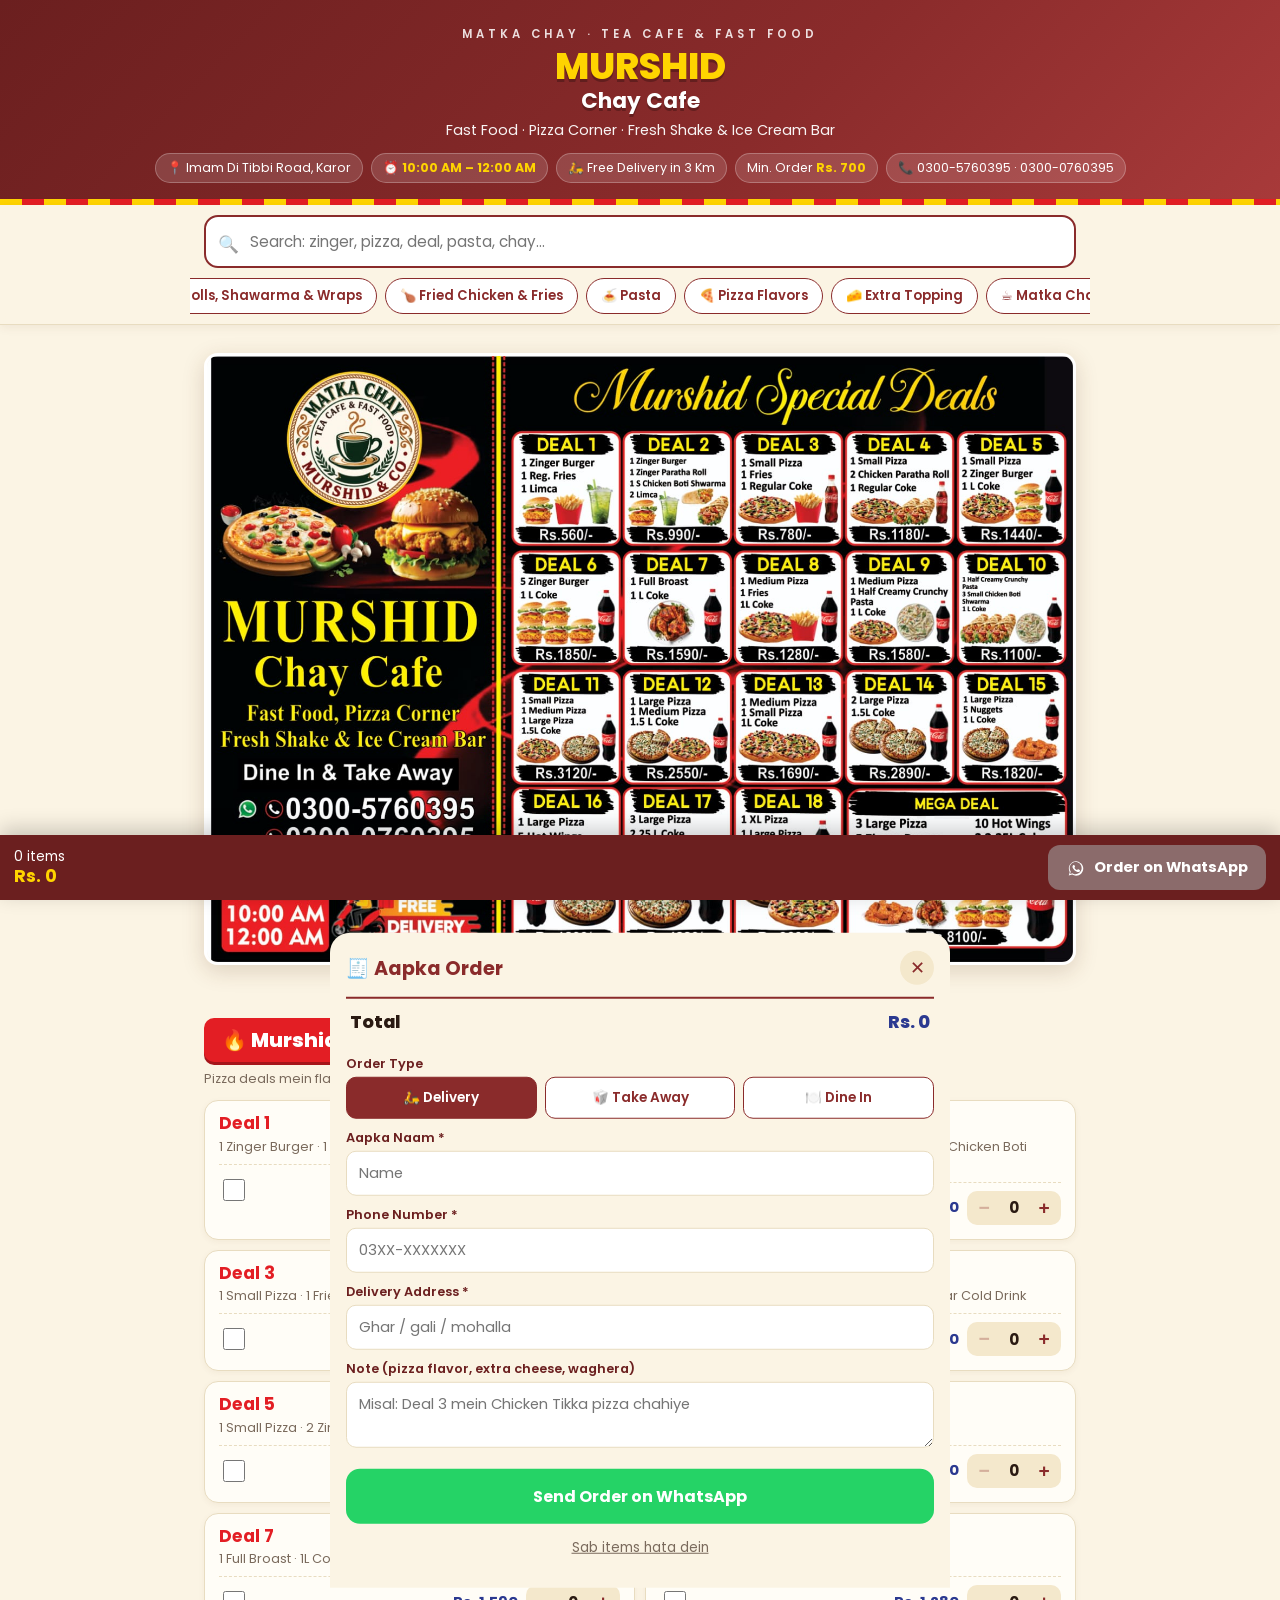
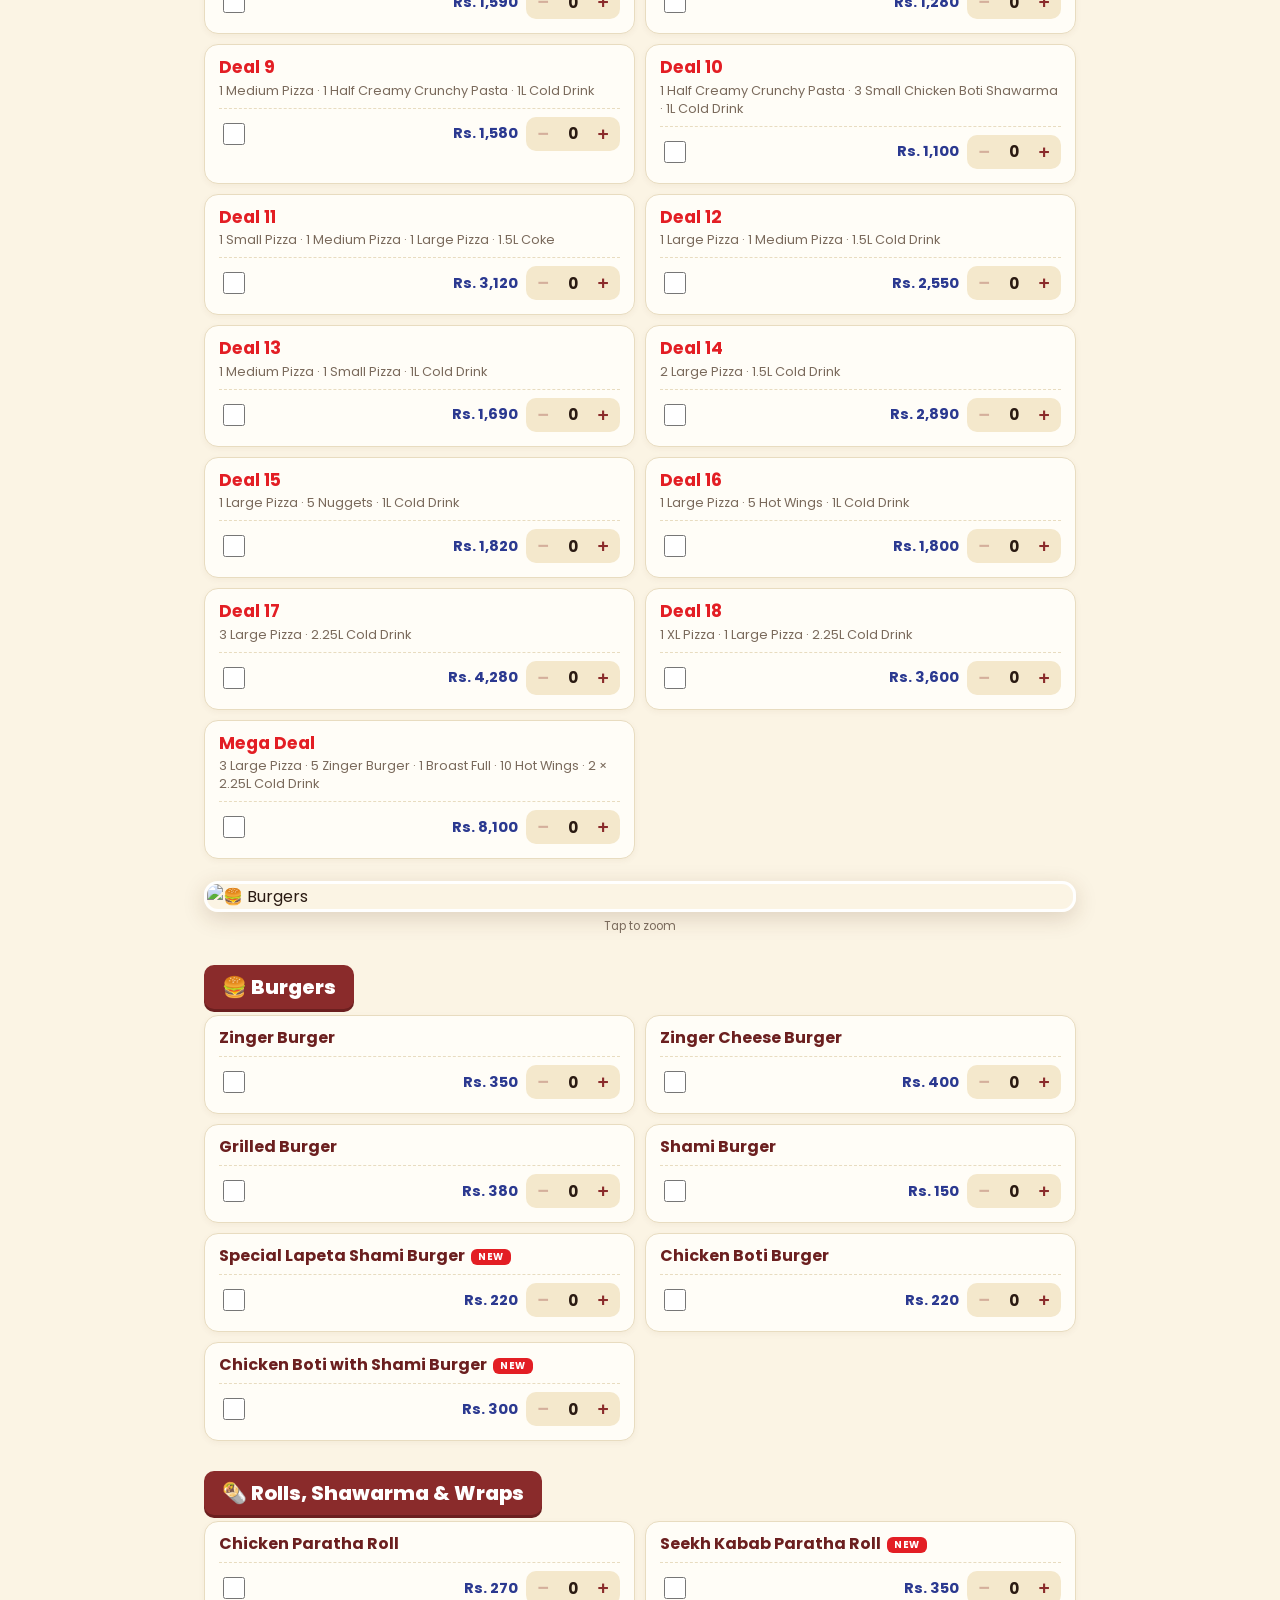
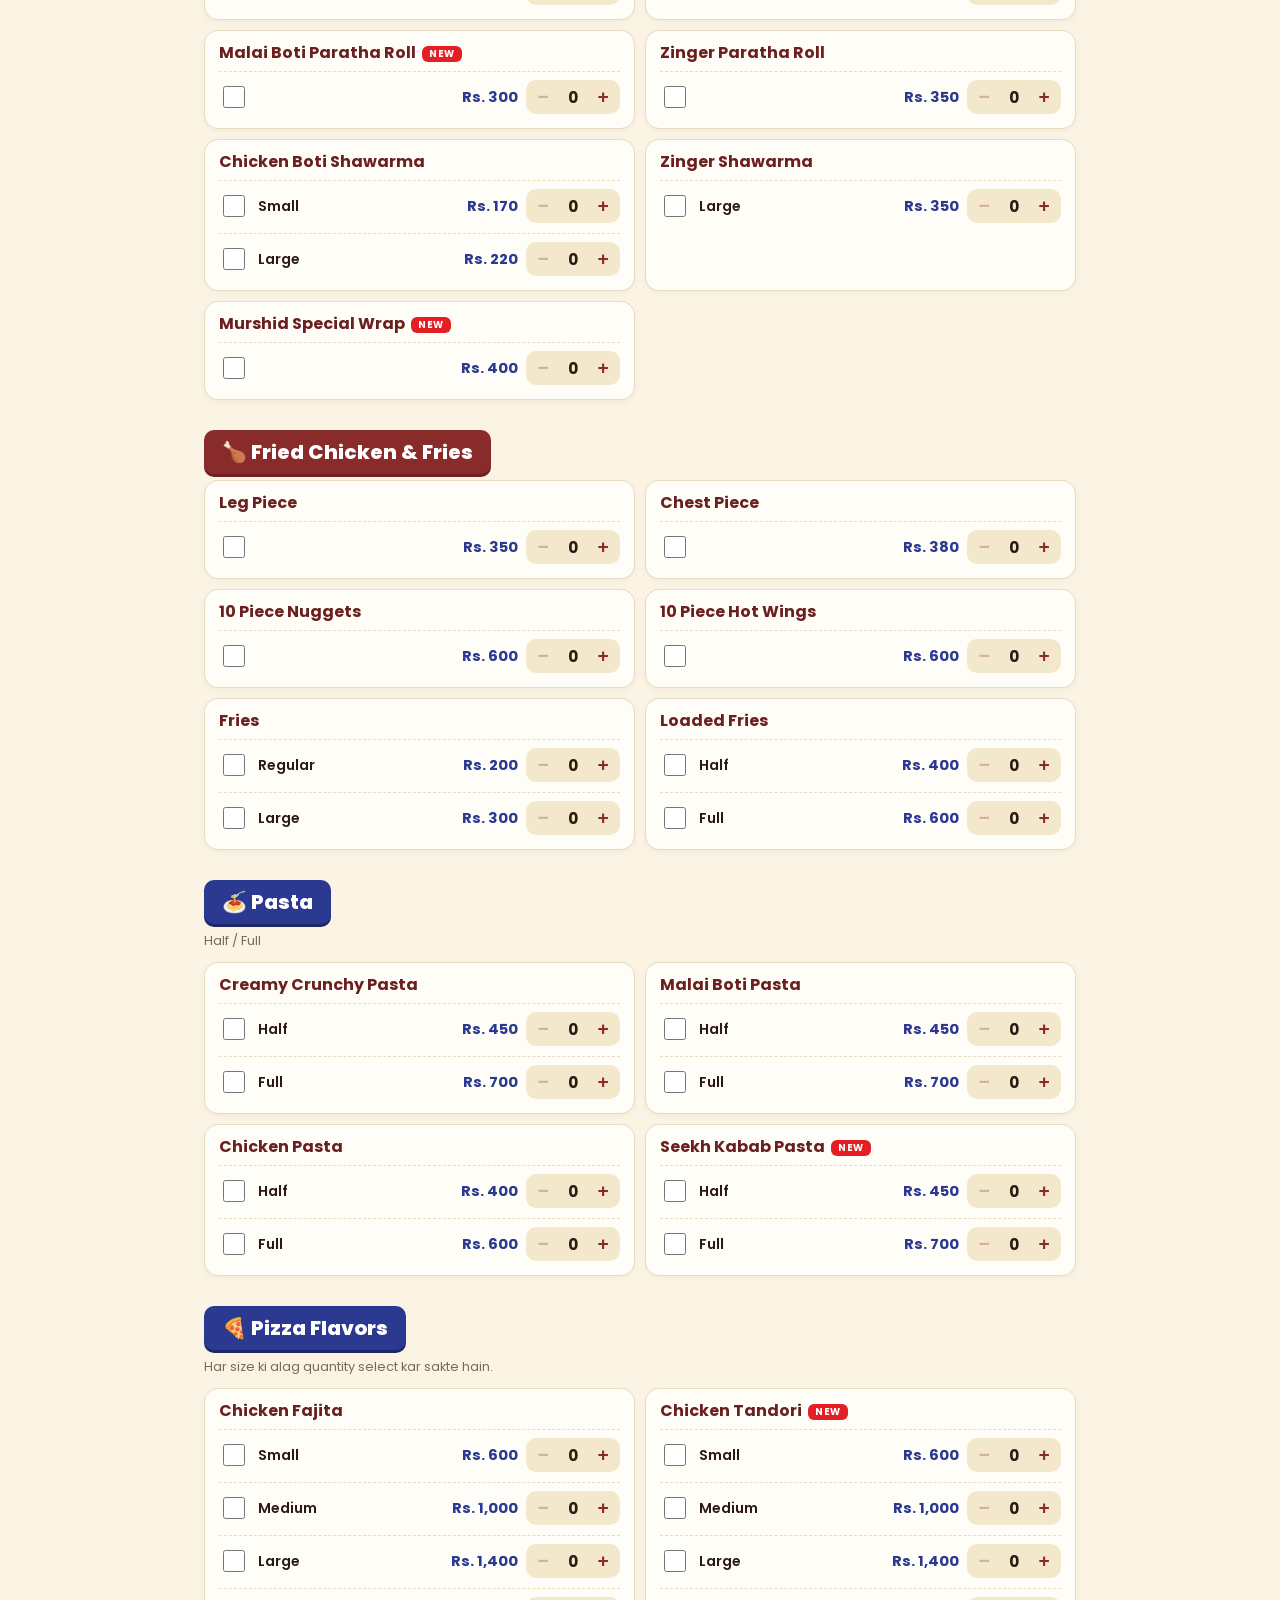
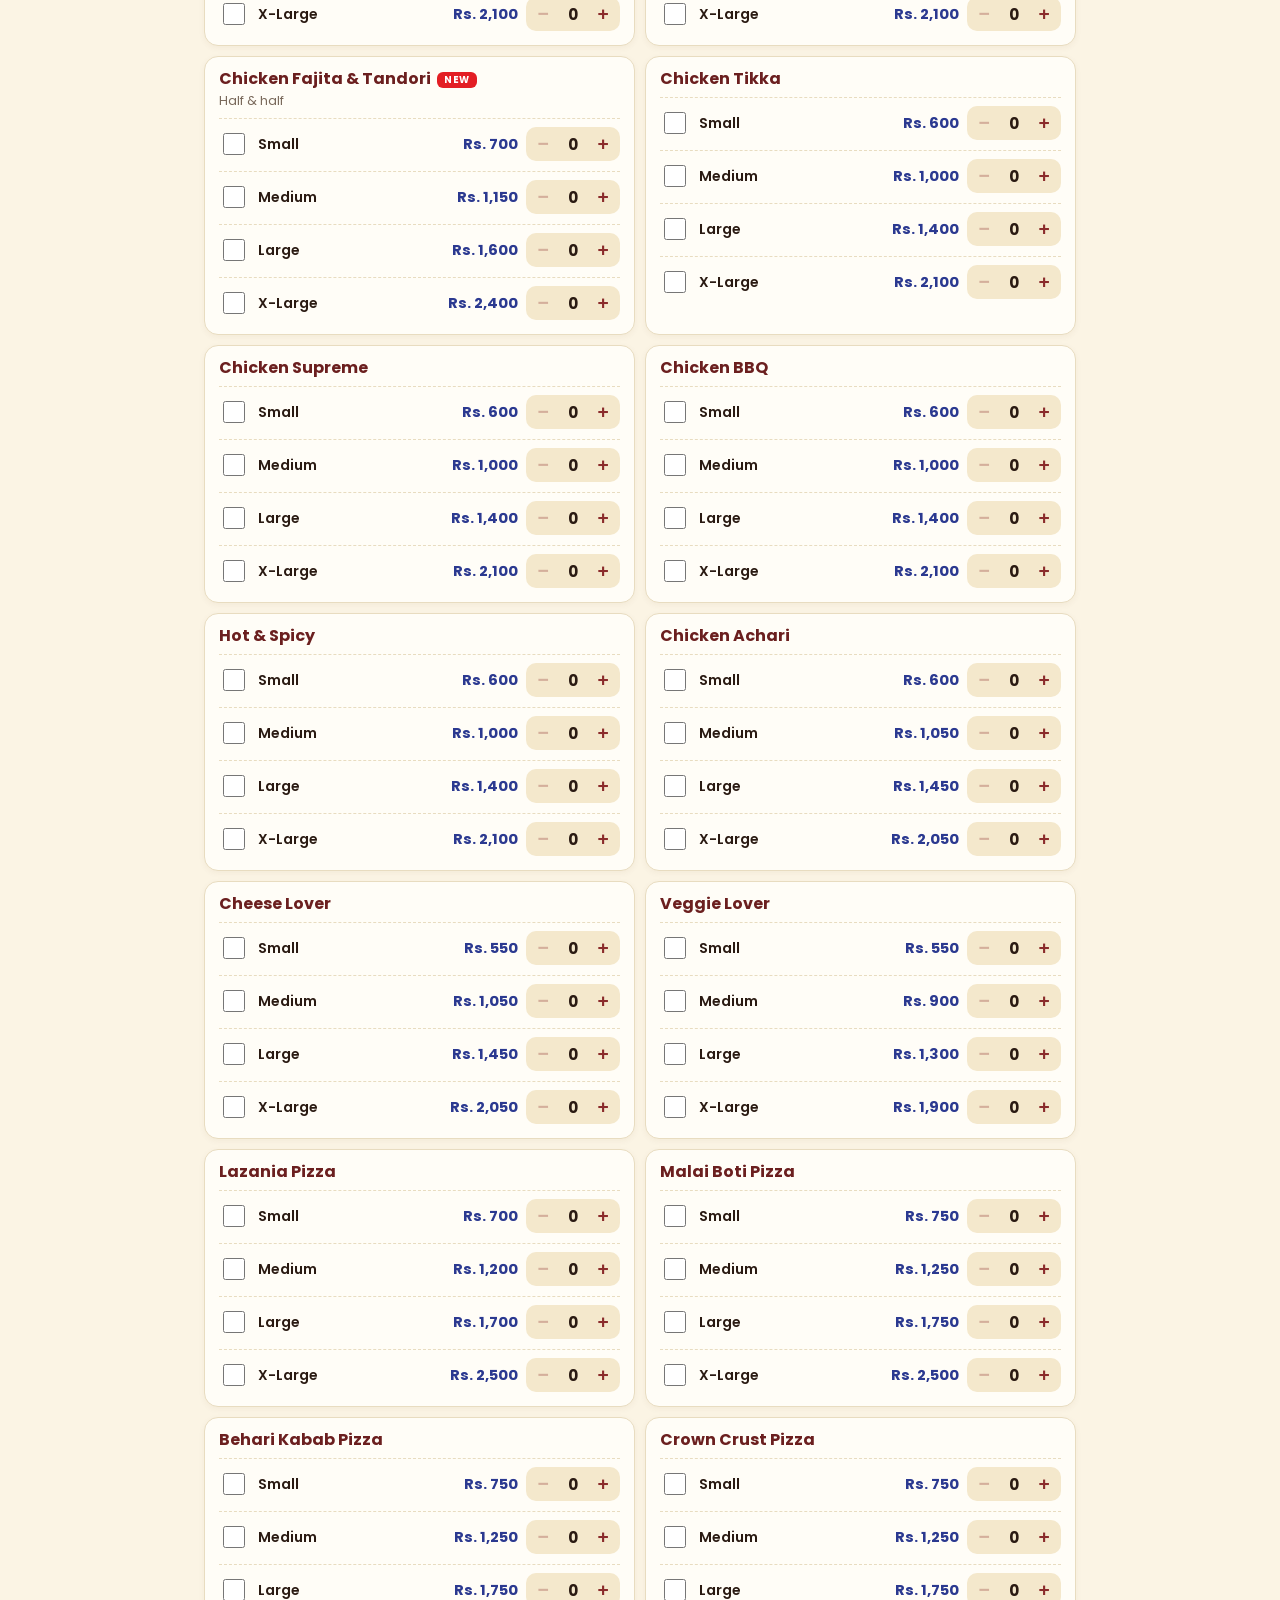
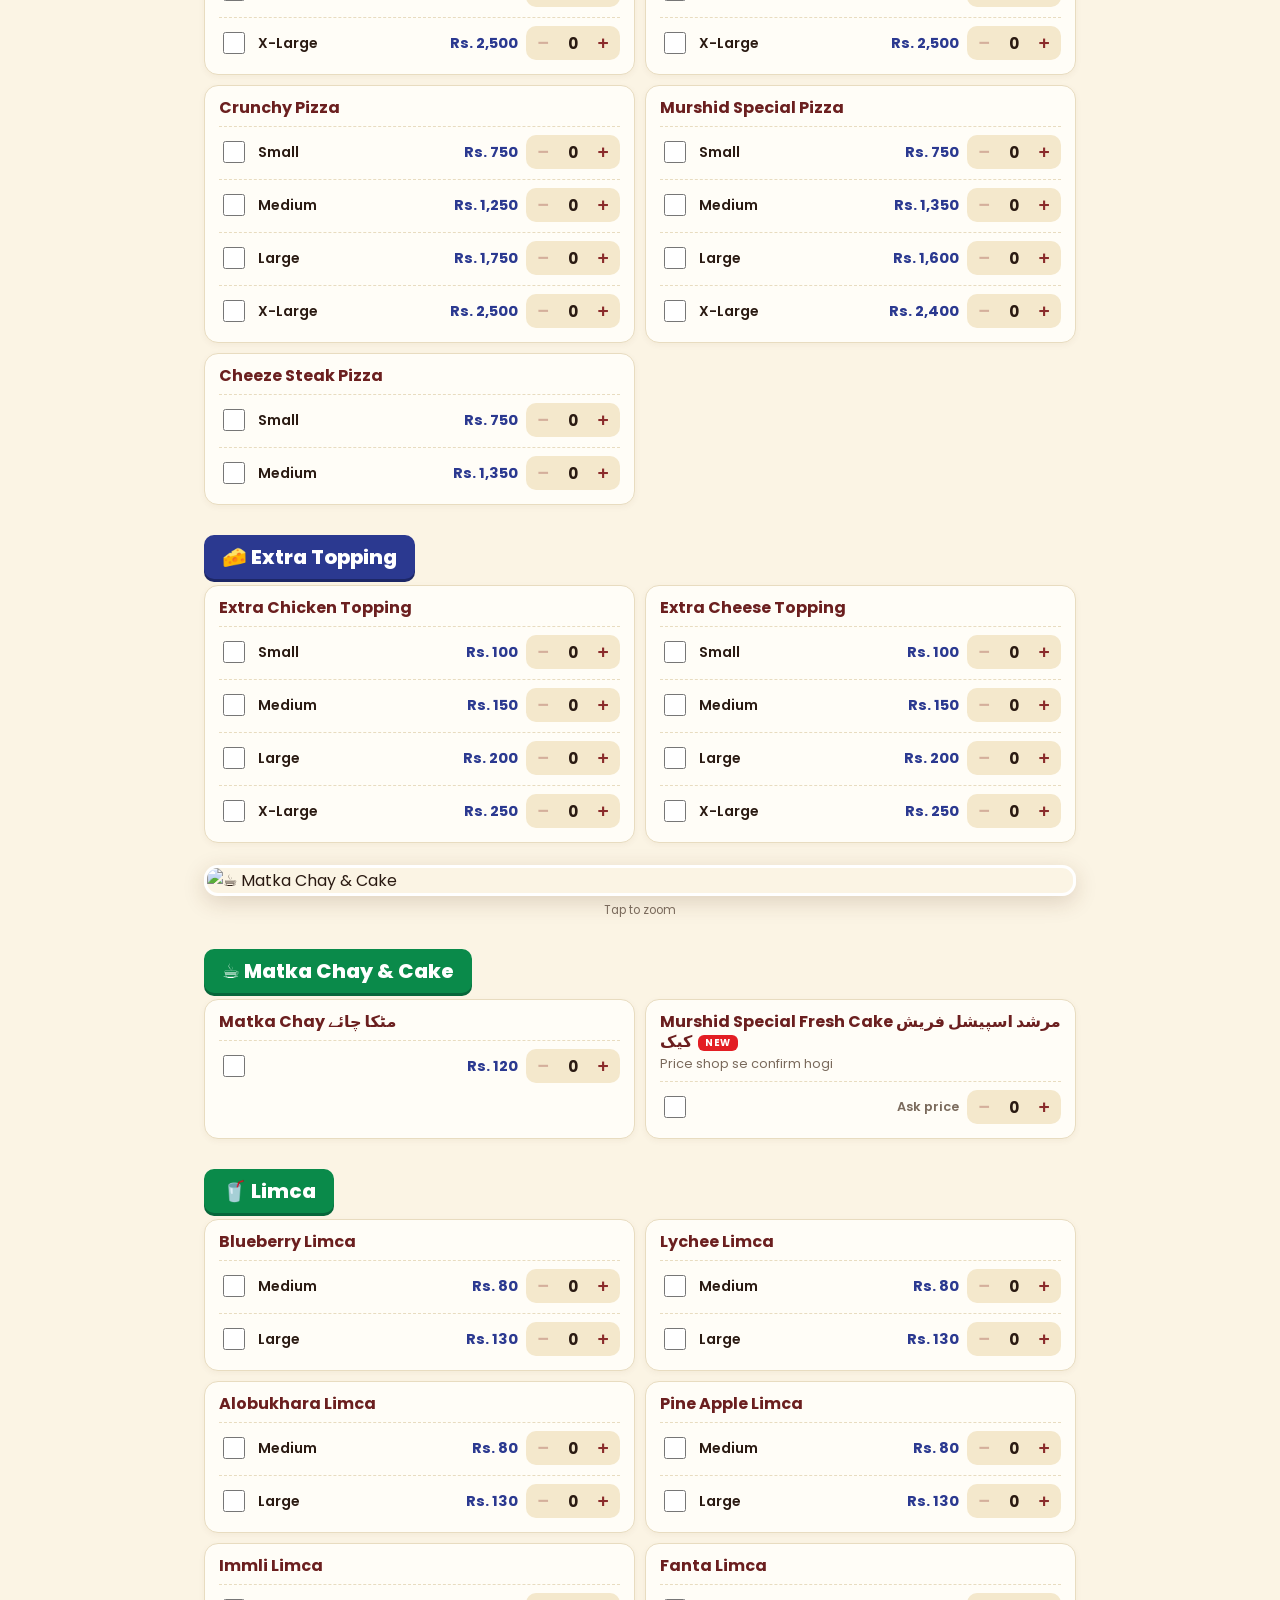
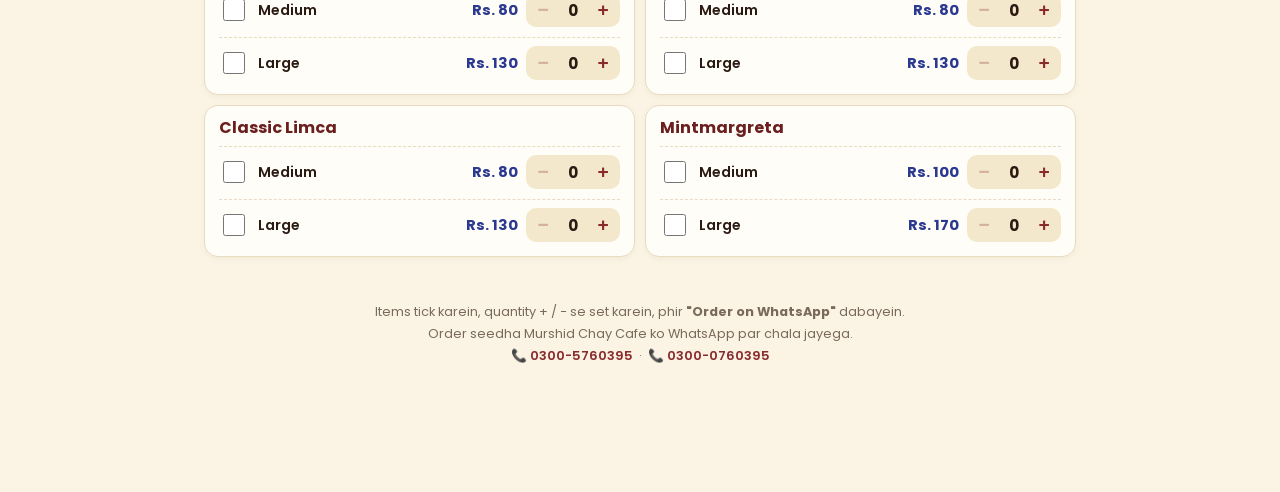
==== commit b89b2904: "Add files via upload" ====
--- a/index.html
+++ b/index.html
@@ -3,422 +3,604 @@
 <head>
 <meta charset="UTF-8">
 <meta name="viewport" content="width=device-width, initial-scale=1.0">
-<title>Murshid Chay Cafe - Order Menu</title>
+<title>Murshid Chay Cafe – Online Menu</title>
+<meta name="description" content="Murshid Chay Cafe, Karor – Fast Food, Pizza, Matka Chay. Order online on WhatsApp.">
+<link rel="preconnect" href="https://fonts.googleapis.com">
+<link rel="preconnect" href="https://fonts.gstatic.com" crossorigin>
+<link href="https://fonts.googleapis.com/css2?family=Poppins:wght@400;500;600;700;800&family=Noto+Nastaliq+Urdu:wght@700&display=swap" rel="stylesheet">
 <style>
   :root{
-    --bg:#141414;
-    --panel:#1c1c1c;
-    --yellow:#ffd400;
-    --red:#e63946;
-    --white:#f5f5f5;
-    --green:#25D366;
-  }
-  *{box-sizing:border-box;}
+    --cream:#fbf4e4;
+    --cream-2:#f4e8cc;
+    --card:#fffdf7;
+    --maroon:#8a2b2b;
+    --maroon-dk:#6b1f1f;
+    --red:#e31e24;
+    --navy:#2b3990;
+    --green:#0a8a4a;
+    --wa:#25D366;
+    --ink:#2a1a12;
+    --muted:#7a6a5c;
+    --line:#e8dcc0;
+  }
+  *{box-sizing:border-box;-webkit-tap-highlight-color:transparent;}
+  html{scroll-behavior:smooth;}
   body{
     margin:0;
-    font-family:'Segoe UI', Tahoma, Arial, sans-serif;
-    background:var(--bg);
-    color:var(--white);
-    padding-bottom:110px;
-  }
+    font-family:'Poppins',system-ui,sans-serif;
+    background:var(--cream);
+    color:var(--ink);
+    padding-bottom:96px;
+  }
+  /* ---------- HEADER ---------- */
   header{
+    background:linear-gradient(135deg,var(--maroon-dk),var(--maroon) 60%,#a83a3a);
+    color:#fff;
     text-align:center;
-    padding:22px 14px 16px;
-    background:linear-gradient(180deg,#000 0%,#1c1c1c 100%);
-    border-bottom:3px solid var(--yellow);
-  }
-  header img.logo{
-    width:90px;height:90px;border-radius:50%;
-    border:3px solid var(--yellow);
-    object-fit:cover;
-    margin-bottom:8px;
-  }
+    padding:26px 16px 22px;
+    position:relative;
+    overflow:hidden;
+  }
+  header::after{
+    content:"";position:absolute;inset:auto 0 0 0;height:6px;
+    background:repeating-linear-gradient(90deg,#ffd400 0 22px,var(--red) 22px 44px);
+  }
+  .brand-small{letter-spacing:4px;font-size:.72rem;opacity:.85;font-weight:600;}
   header h1{
-    color:var(--yellow);
-    font-size:2.1em;
-    margin:6px 0 2px;
-    letter-spacing:1px;
-    text-shadow:0 0 8px rgba(255,212,0,0.4);
-  }
-  header .tagline{color:var(--white);font-size:1em;opacity:.9;margin:2px 0;}
-  header .info{
-    margin-top:10px;
-    font-size:.9em;
-    color:#ccc;
-  }
-  header .info b{color:var(--yellow);}
-  .banner{
-    max-width:100%;
-    display:block;
-    margin:0 auto;
-  }
-  .banner-wrap{
-    max-width:1000px;
-    margin:18px auto;
-    padding:0 12px;
-  }
-  .banner-wrap img{
-    width:100%;
-    border-radius:10px;
-    border:2px solid #333;
-    box-shadow:0 4px 18px rgba(0,0,0,.5);
-  }
-  nav{
-    position:sticky;
-    top:0;
-    z-index:50;
-    background:#0d0d0d;
-    display:flex;
-    overflow-x:auto;
-    border-bottom:2px solid var(--yellow);
-    padding:6px 6px;
-    gap:6px;
-  }
+    margin:4px 0 2px;font-size:2.3rem;font-weight:800;line-height:1.05;
+    color:#ffd400;text-shadow:0 3px 0 rgba(0,0,0,.25);
+  }
+  header h1 span{display:block;color:#fff;font-size:1.35rem;font-weight:700;margin-top:4px;}
+  .tag{font-size:.9rem;opacity:.95;margin:8px 0 12px;}
+  .pills{display:flex;flex-wrap:wrap;justify-content:center;gap:8px;font-size:.78rem;}
+  .pills span{background:rgba(255,255,255,.14);border:1px solid rgba(255,255,255,.25);padding:5px 11px;border-radius:999px;}
+  .pills b{color:#ffd400;}
+
+  /* ---------- STICKY SEARCH + NAV ---------- */
+  .sticky{
+    position:sticky;top:0;z-index:40;
+    background:rgba(251,244,228,.97);
+    backdrop-filter:blur(6px);
+    border-bottom:1px solid var(--line);
+    box-shadow:0 2px 10px rgba(90,50,20,.08);
+  }
+  .search-wrap{max-width:900px;margin:0 auto;padding:10px 14px 6px;position:relative;}
+  .search-wrap input{
+    width:100%;padding:13px 44px 13px 44px;border-radius:14px;
+    border:2px solid var(--maroon);background:#fff;font:inherit;font-size:.95rem;color:var(--ink);
+    outline:none;
+  }
+  .search-wrap input:focus{box-shadow:0 0 0 4px rgba(138,43,43,.15);}
+  .search-wrap .ico{position:absolute;left:28px;top:50%;transform:translateY(-35%);font-size:1.05rem;opacity:.6;}
+  .search-wrap .clr{
+    position:absolute;right:24px;top:50%;transform:translateY(-35%);
+    border:none;background:var(--cream-2);border-radius:50%;width:28px;height:28px;
+    font-size:1rem;cursor:pointer;display:none;color:var(--maroon);
+  }
+  nav{display:flex;gap:8px;overflow-x:auto;max-width:900px;margin:0 auto;padding:4px 14px 10px;scrollbar-width:none;}
+  nav::-webkit-scrollbar{display:none;}
   nav a{
-    flex:0 0 auto;
-    color:var(--yellow);
-    text-decoration:none;
-    font-weight:600;
-    font-size:.85em;
-    padding:8px 14px;
-    border:1px solid var(--yellow);
-    border-radius:20px;
-    white-space:nowrap;
-  }
-  nav a:active, nav a:hover{background:var(--yellow);color:#111;}
-  main{max-width:1000px;margin:0 auto;padding:10px 12px;}
-  section.category{margin-top:34px;}
-  section.category h2{
-    color:#111;
-    background:var(--yellow);
-    display:inline-block;
-    padding:6px 22px;
-    border-radius:6px;
-    font-size:1.3em;
-    margin-bottom:14px;
-    box-shadow:0 2px 6px rgba(0,0,0,.4);
-  }
-  .subnote{color:var(--red);font-weight:600;margin:6px 0 14px;font-size:.9em;}
-  .item-row{
-    display:flex;
-    align-items:center;
-    justify-content:space-between;
-    gap:10px;
-    background:var(--panel);
-    border:1px solid #2c2c2c;
-    border-left:4px solid var(--yellow);
-    border-radius:8px;
-    padding:12px 14px;
-    margin-bottom:8px;
-    transition:.15s;
-  }
-  .item-row.checked{
-    border-left-color:var(--green);
-    background:#20261f;
-  }
-  .item-left{display:flex;align-items:center;gap:12px;flex:1;}
-  .item-left input[type=checkbox]{
-    width:22px;height:22px;
-    accent-color:var(--green);
-    flex-shrink:0;
-    cursor:pointer;
-  }
-  .item-name{font-weight:600;font-size:1em;color:var(--white);}
-  .item-name small{display:block;color:#aaa;font-weight:400;font-size:.82em;margin-top:2px;}
-  .item-price{
-    color:var(--yellow);
-    font-weight:700;
-    font-size:1.05em;
-    white-space:nowrap;
-    min-width:80px;
-    text-align:right;
-  }
-  .deal-desc{color:#bbb;font-size:.82em;margin-top:2px;line-height:1.3;}
-  .cart-bar{
-    position:fixed;
-    bottom:0;left:0;right:0;
-    background:#0d0d0d;
-    border-top:3px solid var(--yellow);
-    padding:10px 14px;
-    display:flex;
-    align-items:center;
-    justify-content:space-between;
-    gap:10px;
-    z-index:100;
-    box-shadow:0 -4px 14px rgba(0,0,0,.6);
-  }
-  .cart-info{color:var(--white);font-size:.95em;}
-  .cart-info b{color:var(--yellow);}
-  .cart-buttons{display:flex;gap:8px;}
-  .btn-clear{
-    background:#333;color:#ddd;border:1px solid #555;
-    padding:10px 14px;border-radius:8px;font-weight:600;cursor:pointer;font-size:.85em;
-  }
-  .btn-order{
-    background:var(--green);
-    color:#fff;
-    border:none;
-    padding:10px 18px;
-    border-radius:8px;
-    font-weight:700;
-    font-size:.95em;
-    cursor:pointer;
-    display:flex;align-items:center;gap:6px;
-  }
-  .btn-order:disabled{background:#555;cursor:not-allowed;}
-  footer{
-    text-align:center;
-    padding:20px 12px 130px;
-    color:#888;
-    font-size:.82em;
-  }
-  .whatsapp-icon{width:18px;height:18px;}
+    flex:0 0 auto;text-decoration:none;font-weight:600;font-size:.82rem;
+    color:var(--maroon);background:#fff;border:1.5px solid var(--maroon);
+    padding:7px 14px;border-radius:999px;white-space:nowrap;
+  }
+  nav a:hover,nav a.active{background:var(--maroon);color:#fff;}
+
+  main{max-width:900px;margin:0 auto;padding:6px 14px 20px;}
+
+  /* ---------- BANNER IMAGES ---------- */
+  .banner{margin:22px 0 6px;cursor:zoom-in;}
+  .banner img{width:100%;display:block;border-radius:14px;border:3px solid #fff;box-shadow:0 6px 22px rgba(90,50,20,.18);}
+  .banner small{display:block;text-align:center;color:var(--muted);font-size:.72rem;margin-top:6px;}
+
+  /* ---------- SECTIONS ---------- */
+  section.cat{margin-top:30px;scroll-margin-top:130px;}
+  .cat-head{display:flex;align-items:center;gap:10px;margin-bottom:6px;}
+  .cat-head h2{
+    margin:0;font-size:1.25rem;font-weight:800;color:#fff;
+    background:var(--maroon);padding:7px 18px;border-radius:10px;
+    box-shadow:0 3px 0 var(--maroon-dk);
+  }
+  .cat-head.navy h2{background:var(--navy);box-shadow:0 3px 0 #1d2766;}
+  .cat-head.red h2{background:var(--red);box-shadow:0 3px 0 #a5151a;}
+  .cat-head.green h2{background:var(--green);box-shadow:0 3px 0 #06663a;}
+  .cat-note{color:var(--muted);font-size:.8rem;margin:8px 0 12px;}
+
+  .grid{display:grid;grid-template-columns:1fr;gap:10px;}
+  @media(min-width:720px){.grid{grid-template-columns:1fr 1fr;}}
+
+  .item{
+    background:var(--card);border:1px solid var(--line);border-radius:14px;
+    padding:12px 14px;box-shadow:0 2px 6px rgba(90,50,20,.05);
+    transition:border-color .15s, box-shadow .15s;
+  }
+  .item.has{border-color:var(--green);box-shadow:0 0 0 2px rgba(10,138,74,.18);}
+  .item .name{font-weight:700;font-size:1rem;color:var(--maroon-dk);line-height:1.25;}
+  .item .new{display:inline-block;background:var(--red);color:#fff;font-size:.6rem;font-weight:700;padding:2px 7px;border-radius:6px;vertical-align:middle;margin-left:6px;letter-spacing:.5px;}
+  .item .desc{font-size:.8rem;color:var(--muted);margin-top:3px;line-height:1.4;}
+  .deal .name{color:var(--red);font-size:1.08rem;}
+  .deal .bigprice{font-weight:800;color:var(--navy);}
+
+  .var{
+    display:flex;align-items:center;justify-content:space-between;gap:8px;
+    padding:8px 0 2px;border-top:1px dashed var(--line);margin-top:8px;
+  }
+  .var:first-of-type{border-top:none;}
+  .var label{display:flex;align-items:center;gap:10px;flex:1;cursor:pointer;min-width:0;}
+  .var input[type=checkbox]{width:22px;height:22px;accent-color:var(--green);flex-shrink:0;cursor:pointer;}
+  .var .vl{font-size:.88rem;font-weight:600;color:var(--ink);}
+  .var .vp{font-size:.92rem;font-weight:700;color:var(--navy);white-space:nowrap;}
+  .var .vp.ask{color:var(--muted);font-weight:600;font-size:.8rem;}
+
+  .qty{display:flex;align-items:center;background:var(--cream-2);border-radius:10px;overflow:hidden;flex-shrink:0;}
+  .qty button{
+    width:34px;height:34px;border:none;background:transparent;font-size:1.2rem;font-weight:700;
+    color:var(--maroon);cursor:pointer;
+  }
+  .qty button:disabled{opacity:.3;cursor:default;}
+  .qty span{min-width:26px;text-align:center;font-weight:700;font-size:.95rem;}
+  .qty.on{background:var(--green);}
+  .qty.on button,.qty.on span{color:#fff;}
+
+  .empty{display:none;text-align:center;padding:40px 10px;color:var(--muted);}
+  .empty b{display:block;font-size:2rem;margin-bottom:6px;}
+
+  footer{text-align:center;color:var(--muted);font-size:.8rem;padding:24px 14px 30px;line-height:1.7;}
+  footer a{color:var(--maroon);font-weight:600;text-decoration:none;}
+
+  /* ---------- CART BAR ---------- */
+  .bar{
+    position:fixed;left:0;right:0;bottom:0;z-index:60;
+    background:var(--maroon-dk);color:#fff;
+    padding:10px 14px calc(10px + env(safe-area-inset-bottom));
+    display:flex;align-items:center;justify-content:space-between;gap:10px;
+    box-shadow:0 -6px 20px rgba(0,0,0,.2);
+  }
+  .bar .sum{font-size:.85rem;line-height:1.25;}
+  .bar .sum b{color:#ffd400;font-size:1.1rem;}
+  .bar button{
+    background:var(--wa);color:#fff;border:none;font:inherit;font-weight:700;font-size:.92rem;
+    padding:12px 18px;border-radius:12px;cursor:pointer;display:flex;align-items:center;gap:8px;
+  }
+  .bar button:disabled{background:#8b6b6b;cursor:not-allowed;}
+
+  /* ---------- CHECKOUT SHEET ---------- */
+  .overlay{position:fixed;inset:0;background:rgba(30,15,10,.55);z-index:80;display:none;}
+  .overlay.show{display:block;}
+  .sheet{
+    position:fixed;left:0;right:0;bottom:0;z-index:90;max-height:92vh;overflow-y:auto;
+    background:var(--cream);border-radius:20px 20px 0 0;padding:18px 16px 24px;
+    transform:translateY(105%);transition:transform .25s ease;
+    max-width:620px;margin:0 auto;
+  }
+  .sheet.show{transform:translateY(0);}
+  .sheet h3{margin:0 0 12px;color:var(--maroon);font-size:1.2rem;display:flex;justify-content:space-between;align-items:center;}
+  .sheet h3 button{border:none;background:var(--cream-2);width:34px;height:34px;border-radius:50%;font-size:1.1rem;cursor:pointer;color:var(--maroon);}
+  .line{display:flex;align-items:center;gap:10px;background:#fff;border:1px solid var(--line);border-radius:12px;padding:10px 12px;margin-bottom:8px;}
+  .line .ln{flex:1;min-width:0;}
+  .line .ln b{display:block;font-size:.9rem;color:var(--maroon-dk);}
+  .line .ln small{color:var(--muted);font-size:.78rem;}
+  .line .lt{font-weight:700;color:var(--navy);min-width:70px;text-align:right;font-size:.9rem;}
+  .total-row{display:flex;justify-content:space-between;font-weight:800;font-size:1.1rem;padding:10px 4px;border-top:2px solid var(--maroon);margin-top:6px;}
+  .total-row span:last-child{color:var(--navy);}
+  .form{margin-top:10px;display:grid;gap:10px;}
+  .form label{font-size:.8rem;font-weight:600;color:var(--maroon-dk);display:block;margin-bottom:4px;}
+  .form input,.form textarea{
+    width:100%;font:inherit;font-size:.92rem;padding:11px 12px;border-radius:10px;
+    border:1.5px solid var(--line);background:#fff;color:var(--ink);outline:none;
+  }
+  .form input:focus,.form textarea:focus{border-color:var(--maroon);}
+  .types{display:flex;gap:8px;}
+  .types button{
+    flex:1;font:inherit;font-size:.85rem;font-weight:600;padding:10px;border-radius:10px;cursor:pointer;
+    border:1.5px solid var(--maroon);background:#fff;color:var(--maroon);
+  }
+  .types button.sel{background:var(--maroon);color:#fff;}
+  .warn{background:#fff1f0;border:1px solid #f3b9b5;color:#a5151a;font-size:.82rem;padding:9px 12px;border-radius:10px;display:none;}
+  .send{
+    width:100%;margin-top:14px;background:var(--wa);color:#fff;border:none;font:inherit;
+    font-weight:700;font-size:1rem;padding:15px;border-radius:14px;cursor:pointer;
+    display:flex;align-items:center;justify-content:center;gap:10px;
+  }
+  .send:disabled{background:#9fbfa9;cursor:not-allowed;}
+  .clear-all{width:100%;margin-top:8px;background:none;border:none;color:var(--muted);font:inherit;font-size:.85rem;text-decoration:underline;cursor:pointer;padding:6px;}
+
+  /* ---------- LIGHTBOX ---------- */
+  .lb{position:fixed;inset:0;background:rgba(0,0,0,.92);z-index:100;display:none;align-items:center;justify-content:center;padding:10px;}
+  .lb.show{display:flex;}
+  .lb img{max-width:100%;max-height:100%;border-radius:8px;}
+  .lb button{position:absolute;top:14px;right:14px;width:42px;height:42px;border-radius:50%;border:none;background:#fff;font-size:1.3rem;cursor:pointer;}
+
+  .urdu{font-family:'Noto Nastaliq Urdu',serif;font-weight:700;line-height:2.1;}
+  .toast{
+    position:fixed;left:50%;bottom:88px;transform:translateX(-50%) translateY(20px);opacity:0;
+    background:var(--ink);color:#fff;font-size:.82rem;padding:9px 16px;border-radius:999px;z-index:70;
+    transition:.2s;pointer-events:none;white-space:nowrap;
+  }
+  .toast.show{opacity:1;transform:translateX(-50%) translateY(0);}
 </style>
 </head>
 <body>
 
 <header>
-  <h1>MURSHID Chay Cafe</h1>
-  <div class="tagline">Fast Food · Pizza Corner · Fresh Shake &amp; Ice Cream Bar</div>
-  <div class="info">
-    📍 <b>Imam Di Tibbi Road, Karor</b> &nbsp;|&nbsp; ⏰ <b>10:00 AM – 12:00 AM</b><br>
-    📞 <b>0300-5760395</b> (WhatsApp) &nbsp;/&nbsp; 0300-0760395 &nbsp;|&nbsp; Minimum Order Rs.700 &nbsp;|&nbsp; Free Delivery in 3 Km
+  <div class="brand-small">MATKA CHAY · TEA CAFE &amp; FAST FOOD</div>
+  <h1>MURSHID<span>Chay Cafe</span></h1>
+  <div class="tag">Fast Food · Pizza Corner · Fresh Shake &amp; Ice Cream Bar</div>
+  <div class="pills">
+    <span>📍 Imam Di Tibbi Road, Karor</span>
+    <span>⏰ <b>10:00 AM – 12:00 AM</b></span>
+    <span>🛵 Free Delivery in 3 Km</span>
+    <span>Min. Order <b>Rs. 700</b></span>
+    <span>📞 0300-5760395 · 0300-0760395</span>
   </div>
 </header>
 
-<nav>
-  <a href="#pizza">Pizza</a>
-  <a href="#limca">Limca / Chay</a>
-  <a href="#fastfood">Fast Food</a>
-  <a href="#pasta">Pasta</a>
-  <a href="#deals">Deals</a>
-</nav>
-
-<main>
-
-  <div class="banner-wrap">
-    <img class="banner" src="images/pizza-limca.jpg" alt="Pizza Flavors and Limca Menu">
+<div class="sticky">
+  <div class="search-wrap">
+    <span class="ico">🔍</span>
+    <input id="search" type="search" placeholder="Search: zinger, pizza, deal, pasta, chay…" autocomplete="off">
+    <button class="clr" id="clr" aria-label="Clear search">✕</button>
   </div>
-
-  <section class="category" id="pizza">
-    <h2>🍕 Pizza Flavors</h2>
-    <div class="subnote">Sizes: Small / Medium / Large / X-Large</div>
-    <div id="pizza-list"></div>
-    <div class="subnote" style="margin-top:18px;">Extra Topping (Chicken / Cheese): S-100 · M-150 · L-200 · XL-250</div>
-    <div id="topping-list"></div>
-  </section>
-
-  <section class="category" id="limca">
-    <h2>🥤 Limca Flavors</h2>
-    <div id="limca-list"></div>
-    <div class="subnote" style="margin-top:14px;">🫖 مٹکا چائے (Matka Chay)</div>
-    <div id="chay-list"></div>
-  </section>
-
-  <div class="banner-wrap">
-    <img class="banner" src="images/fastfood.jpg" alt="Fast Food Menu">
+  <nav id="nav"></nav>
+</div>
+
+<main id="main"></main>
+<div class="empty" id="empty"><b>🍽️</b>Kuch nahi mila. Doosra naam try karein.</div>
+
+<footer>
+  Items tick karein, quantity + / − se set karein, phir <b>"Order on WhatsApp"</b> dabayein.<br>
+  Order seedha Murshid Chay Cafe ko WhatsApp par chala jayega.<br>
+  <a href="tel:+923005760395">📞 0300-5760395</a> &nbsp;·&nbsp; <a href="tel:+923000760395">📞 0300-0760395</a>
+</footer>
+
+<div class="bar">
+  <div class="sum"><span id="bcount">0 items</span><br><b>Rs. <span id="btotal">0</span></b></div>
+  <button id="openCart" disabled>
+    <svg width="20" height="20" viewBox="0 0 24 24" fill="#fff"><path d="M17.6 6.3A8.7 8.7 0 0 0 12.1 4c-4.8 0-8.7 3.9-8.7 8.7 0 1.5.4 3 1.1 4.3L3.3 21l4.1-1.1a8.7 8.7 0 0 0 4.6 1.3c4.8 0 8.7-3.9 8.7-8.7 0-2.3-1-4.5-2.7-6.2zm-5.5 13.3c-1.4 0-2.8-.4-4-1.1l-.3-.2-2.9.8.8-2.9-.2-.3a7.2 7.2 0 0 1-1.1-3.9c0-4 3.2-7.2 7.2-7.2 1.9 0 3.7.8 5.1 2.1a7.1 7.1 0 0 1 2.1 5.1c0 4-3.2 7.2-7.2 7.2zm4-5.4c-.2-.1-1.3-.6-1.5-.7-.2-.1-.3-.1-.5.1l-.6.8c-.1.1-.2.1-.4 0-.2-.1-.9-.3-1.7-1-.6-.6-1-1.3-1.2-1.5-.1-.2 0-.3.1-.4l.3-.4.2-.4c.1-.1 0-.3 0-.4l-.7-1.6c-.2-.4-.4-.4-.5-.4h-.4c-.1 0-.4.1-.6.3-.2.2-.8.8-.8 1.9s.8 2.2.9 2.4c.1.1 1.6 2.4 3.8 3.4.5.2.9.4 1.3.5.5.2 1 .1 1.4.1.4-.1 1.3-.5 1.5-1 .2-.5.2-.9.1-1z"/></svg>
+    Order on WhatsApp
+  </button>
+</div>
+
+<div class="overlay" id="overlay"></div>
+<div class="sheet" id="sheet">
+  <h3>🧾 Aapka Order <button id="closeCart" aria-label="Close">✕</button></h3>
+  <div id="lines"></div>
+  <div class="total-row"><span>Total</span><span>Rs. <span id="stotal">0</span></span></div>
+
+  <div class="form">
+    <div>
+      <label>Order Type</label>
+      <div class="types" id="types">
+        <button data-t="Delivery" class="sel">🛵 Delivery</button>
+        <button data-t="Take Away">🥡 Take Away</button>
+        <button data-t="Dine In">🍽️ Dine In</button>
+      </div>
+    </div>
+    <div class="warn" id="minwarn">Delivery ke liye minimum order Rs. 700 hai. Thora aur add karein ya Take Away select karein.</div>
+    <div><label for="fname">Aapka Naam *</label><input id="fname" placeholder="Name"></div>
+    <div><label for="fphone">Phone Number *</label><input id="fphone" type="tel" placeholder="03XX-XXXXXXX"></div>
+    <div id="addrBox"><label for="faddr">Delivery Address *</label><input id="faddr" placeholder="Ghar / gali / mohalla"></div>
+    <div><label for="fnote">Note (pizza flavor, extra cheese, waghera)</label><textarea id="fnote" rows="2" placeholder="Misal: Deal 3 mein Chicken Tikka pizza chahiye"></textarea></div>
   </div>
 
-  <section class="category" id="fastfood">
-    <h2>🍔 Fast Food</h2>
-    <div id="fastfood-list"></div>
-  </section>
-
-  <section class="category" id="pasta">
-    <h2>🍝 Loaded Fries &amp; Pasta</h2>
-    <div class="subnote">H = Half &nbsp; F = Full</div>
-    <div id="pasta-list"></div>
-  </section>
-
-  <div class="banner-wrap">
-    <img class="banner" src="images/deals.jpg" alt="Murshid Special Deals">
-  </div>
-
-  <section class="category" id="deals">
-    <h2>🔥 Murshid Special Deals</h2>
-    <div id="deals-list"></div>
-  </section>
-
-</main>
-
-<footer>
-  Tick the items you want, then tap "Send Order on WhatsApp" — your order goes straight to Murshid Chay Cafe.
-</footer>
-
-<div class="cart-bar">
-  <div class="cart-info"><b id="cart-count">0</b> items &nbsp;|&nbsp; Rs. <b id="cart-total">0</b></div>
-  <div class="cart-buttons">
-    <button class="btn-clear" onclick="clearCart()">Clear</button>
-    <button class="btn-order" id="orderBtn" onclick="sendOrder()" disabled>
-      <svg class="whatsapp-icon" viewBox="0 0 24 24" fill="#fff"><path d="M17.6 6.3A8.7 8.7 0 0 0 12.1 4c-4.8 0-8.7 3.9-8.7 8.7 0 1.5.4 3 1.1 4.3L3.3 21l4.1-1.1a8.7 8.7 0 0 0 4.6 1.3h0c4.8 0 8.7-3.9 8.7-8.7 0-2.3-1-4.5-2.7-6.2zM12.1 19.6c-1.4 0-2.8-.4-4-1.1l-.3-.2-2.9.8.8-2.9-.2-.3a7.2 7.2 0 0 1-1.1-3.9c0-4 3.2-7.2 7.2-7.2 1.9 0 3.7.8 5.1 2.1a7.1 7.1 0 0 1 2.1 5.1c0 4-3.2 7.2-7.2 7.2zm4-5.4c-.2-.1-1.3-.6-1.5-.7-.2-.1-.3-.1-.5.1-.1.2-.5.7-.6.8-.1.1-.2.1-.4 0-.2-.1-.9-.3-1.7-1-.6-.6-1-1.3-1.2-1.5-.1-.2 0-.3.1-.4.1-.1.2-.2.3-.4.1-.1.1-.2.2-.4.1-.1 0-.3 0-.4 0-.1-.5-1.2-.7-1.6-.2-.4-.4-.4-.5-.4h-.4c-.1 0-.4.1-.6.3-.2.2-.8.8-.8 1.9s.8 2.2.9 2.4c.1.1 1.6 2.4 3.8 3.4.5.2.9.4 1.3.5.5.2 1 .1 1.4.1.4-.1 1.3-.5 1.5-1 .2-.5.2-.9.1-1z"/></svg>
-      Send Order on WhatsApp
-    </button>
-  </div>
+  <button class="send" id="send">Send Order on WhatsApp</button>
+  <button class="clear-all" id="clearAll">Sab items hata dein</button>
 </div>
 
+<div class="lb" id="lb"><button id="lbClose" aria-label="Close">✕</button><img id="lbImg" alt=""></div>
+<div class="toast" id="toast"></div>
+
 <script>
-const WHATSAPP_NUMBER = "923005760395";
-
-const menu = {
-  pizza: [
-    ["Chicken Tikka - Small",600],["Chicken Tikka - Medium",1000],["Chicken Tikka - Large",1400],["Chicken Tikka - X-Large",2100],
-    ["Chicken Fajita - Small",600],["Chicken Fajita - Medium",1000],["Chicken Fajita - Large",1400],["Chicken Fajita - X-Large",2100],
-    ["Chicken Supreme - Small",600],["Chicken Supreme - Medium",1000],["Chicken Supreme - Large",1400],["Chicken Supreme - X-Large",2100],
-    ["Chicken BBQ - Small",600],["Chicken BBQ - Medium",1000],["Chicken BBQ - Large",1400],["Chicken BBQ - X-Large",2100],
-    ["Hot Spicy - Small",600],["Hot Spicy - Medium",1000],["Hot Spicy - Large",1400],["Hot Spicy - X-Large",2100],
-    ["Chicken Achari - Small",600],["Chicken Achari - Medium",1050],["Chicken Achari - Large",1450],["Chicken Achari - X-Large",2050],
-    ["Cheese Lover - Small",550],["Cheese Lover - Medium",1050],["Cheese Lover - Large",1450],["Cheese Lover - X-Large",2050],
-    ["Veggie Lover - Small",550],["Veggie Lover - Medium",900],["Veggie Lover - Large",1300],["Veggie Lover - X-Large",1900],
-    ["Lazania Pizza - Small",700],["Lazania Pizza - Medium",1200],["Lazania Pizza - Large",1700],["Lazania Pizza - X-Large",2500],
-    ["Malai Boti Pizza - Small",750],["Malai Boti Pizza - Medium",1250],["Malai Boti Pizza - Large",1750],["Malai Boti Pizza - X-Large",2500],
-    ["Behari Kabab Pizza - Small",750],["Behari Kabab Pizza - Medium",1250],["Behari Kabab Pizza - Large",1750],["Behari Kabab Pizza - X-Large",2500],
-    ["Crown Crust Pizza - Small",750],["Crown Crust Pizza - Medium",1250],["Crown Crust Pizza - Large",1750],["Crown Crust Pizza - X-Large",2500],
-    ["Crunchy Pizza - Small",750],["Crunchy Pizza - Medium",1250],["Crunchy Pizza - Large",1750],["Crunchy Pizza - X-Large",2500],
-    ["Murshid Special Pizza - Small",750],["Murshid Special Pizza - Medium",1350],["Murshid Special Pizza - Large",1600],["Murshid Special Pizza - X-Large",2400],
-    ["Cheeze Steak Pizza - Small",750],["Cheeze Steak Pizza - Medium",1350]
-  ],
-  topping: [
-    ["Extra Chicken Topping - Small",100],["Extra Chicken Topping - Medium",150],["Extra Chicken Topping - Large",200],["Extra Chicken Topping - X-Large",250],
-    ["Extra Cheese Topping - Small",100],["Extra Cheese Topping - Medium",150],["Extra Cheese Topping - Large",200],["Extra Cheese Topping - X-Large",250]
-  ],
-  limca: [
-    ["Blueberry Limca - Medium",80],["Blueberry Limca - Large",130],
-    ["Lychee Limca - Medium",80],["Lychee Limca - Large",130],
-    ["Alobukhara Limca - Medium",80],["Alobukhara Limca - Large",130],
-    ["Pine Apple Limca - Medium",80],["Pine Apple Limca - Large",130],
-    ["Immli Limca - Medium",80],["Immli Limca - Large",130],
-    ["Fanta Limca - Medium",80],["Fanta Limca - Large",130],
-    ["Classic Limca - Medium",80],["Classic Limca - Large",130],
-    ["Mintmargreta Limca - Medium",100],["Mintmargreta Limca - Large",170]
-  ],
-  chay: [
-    ["Matka Chay (Set of 2)",120]
-  ],
-  fastfood: [
-    ["Zinger Burger",350],
-    ["Zinger Cheese Burger",400],
-    ["Grilled Burger",380],
-    ["Shami Burger",150],
-    ["Shami Double Egg Burger",200],
-    ["Chicken Boti Burger",220],
-    ["Chicken Paratha Roll",270],
-    ["Zinger Paratha Roll",350],
-    ["Chicken Boti Shawarma - Small",170],
-    ["Chicken Boti Shawarma - Large",220],
-    ["Zinger Shawarma - Large",350],
-    ["Leg Piece",350],
-    ["Chest Piece",380],
-    ["10 Piece Nuggets",600],
-    ["10 Piece Hot Wings",600],
-    ["Fries - Regular",200],
-    ["Fries - Large",300]
-  ],
-  pasta: [
-    ["Loaded Fries - Half",400],["Loaded Fries - Full",600],
-    ["Creamy Crunchy Pasta - Half",450],["Creamy Crunchy Pasta - Full",700],
-    ["Malai Boti Pasta - Half",450],["Malai Boti Pasta - Full",700],
-    ["Chicken Pasta - Half",400],["Chicken Pasta - Full",600]
-  ],
-  deals: [
-    ["Deal 1", 560, "1 Zinger Burger, 1 Regular Fries, 1 Limca"],
-    ["Deal 2", 990, "1 Zinger Burger, 1 Zinger Paratha Roll, 1 Small Chicken Boti Shawarma, 2 Limca"],
-    ["Deal 3", 780, "1 Small Pizza, 1 Fries, 1 Regular Coke"],
-    ["Deal 4", 1180, "1 Small Pizza, 2 Chicken Paratha Roll, 1 Regular Coke"],
-    ["Deal 5", 1440, "1 Small Pizza, 2 Zinger Burger, 1 Litre Coke"],
-    ["Deal 6", 1850, "5 Zinger Burger, 1 Litre Coke"],
-    ["Deal 7", 1590, "1 Full Broast, 1 Litre Coke"],
-    ["Deal 8", 1280, "1 Medium Pizza, 1 Fries, 1 Litre Coke"],
-    ["Deal 9", 1580, "1 Medium Pizza, 1 Half Creamy Crunchy Pasta, 1 Litre Coke"],
-    ["Deal 10", 1100, "1 Half Creamy Crunchy Pasta, 3 Small Chicken Boti Shawarma, 1 Litre Coke"],
-    ["Deal 11", 3120, "1 Small Pizza, 1 Medium Pizza, 1 Large Pizza, 1.5 Litre Coke"],
-    ["Deal 12", 2550, "1 Large Pizza, 1 Medium Pizza, 1.5 Litre Coke"],
-    ["Deal 13", 1690, "1 Medium Pizza, 1 Small Pizza, 1 Litre Coke"],
-    ["Deal 14", 2890, "2 Large Pizza, 1.5 Litre Coke"],
-    ["Deal 15", 1820, "1 Large Pizza, 5 Nuggets, 1 Litre Coke"],
-    ["Deal 16", 1800, "1 Large Pizza, 5 Hot Wings, 1 Litre Coke"],
-    ["Deal 17", 4280, "3 Large Pizza, 2.25 Litre Coke"],
-    ["Deal 18", 3600, "1 X-Large Pizza, 1 Large Pizza, 2.25 Litre Coke"],
-    ["Mega Deal", 8100, "3 Large Pizza, 5 Zinger Burger, 1 Full Broast, 10 Hot Wings, 2 x 2.25 Litre Coke"]
-  ]
+const WA = "923005760395";
+const S = ["Small","Medium","Large","X-Large"];
+const sz = (a)=>a.map((p,i)=>[S[i],p]);
+const HF = (h,f)=>[["Half",h],["Full",f]];
+const ML = (m,l)=>[["Medium",m],["Large",l]];
+
+/* name, variants [[label, price]], desc, isNew */
+const MENU = [
+  { id:"deals", title:"🔥 Murshid Special Deals", cls:"red", banner:"images/deals.jpg",
+    note:"Pizza deals mein flavor apni marzi ka — checkout par Note mein likh dein.", deal:true, items:[
+    ["Deal 1",[["",560]],"1 Zinger Burger · 1 Reg. Fries · 1 Limca"],
+    ["Deal 2",[["",990]],"1 Zinger Burger · 1 Zinger Paratha Roll · 1 Small Chicken Boti Shawarma · 2 Limca"],
+    ["Deal 3",[["",780]],"1 Small Pizza · 1 Fries · 1 Regular Cold Drink"],
+    ["Deal 4",[["",1180]],"1 Small Pizza · 2 Chicken Paratha Roll · 1 Regular Cold Drink"],
+    ["Deal 5",[["",1440]],"1 Small Pizza · 2 Zinger Burger · 1L Cold Drink"],
+    ["Deal 6",[["",1850]],"5 Zinger Burger · 1L Cold Drink"],
+    ["Deal 7",[["",1590]],"1 Full Broast · 1L Cold Drink"],
+    ["Deal 8",[["",1280]],"1 Medium Pizza · 1 Fries · 1L Cold Drink"],
+    ["Deal 9",[["",1580]],"1 Medium Pizza · 1 Half Creamy Crunchy Pasta · 1L Cold Drink"],
+    ["Deal 10",[["",1100]],"1 Half Creamy Crunchy Pasta · 3 Small Chicken Boti Shawarma · 1L Cold Drink"],
+    ["Deal 11",[["",3120]],"1 Small Pizza · 1 Medium Pizza · 1 Large Pizza · 1.5L Coke"],
+    ["Deal 12",[["",2550]],"1 Large Pizza · 1 Medium Pizza · 1.5L Cold Drink"],
+    ["Deal 13",[["",1690]],"1 Medium Pizza · 1 Small Pizza · 1L Cold Drink"],
+    ["Deal 14",[["",2890]],"2 Large Pizza · 1.5L Cold Drink"],
+    ["Deal 15",[["",1820]],"1 Large Pizza · 5 Nuggets · 1L Cold Drink"],
+    ["Deal 16",[["",1800]],"1 Large Pizza · 5 Hot Wings · 1L Cold Drink"],
+    ["Deal 17",[["",4280]],"3 Large Pizza · 2.25L Cold Drink"],
+    ["Deal 18",[["",3600]],"1 XL Pizza · 1 Large Pizza · 2.25L Cold Drink"],
+    ["Mega Deal",[["",8100]],"3 Large Pizza · 5 Zinger Burger · 1 Broast Full · 10 Hot Wings · 2 × 2.25L Cold Drink"]
+  ]},
+  { id:"burgers", title:"🍔 Burgers", banner:"images/fastfood-pizza.jpg", items:[
+    ["Zinger Burger",[["",350]]],
+    ["Zinger Cheese Burger",[["",400]]],
+    ["Grilled Burger",[["",380]]],
+    ["Shami Burger",[["",150]]],
+    ["Special Lapeta Shami Burger",[["",220]],"",true],
+    ["Chicken Boti Burger",[["",220]]],
+    ["Chicken Boti with Shami Burger",[["",300]],"",true]
+  ]},
+  { id:"rolls", title:"🌯 Rolls, Shawarma & Wraps", items:[
+    ["Chicken Paratha Roll",[["",270]]],
+    ["Seekh Kabab Paratha Roll",[["",350]],"",true],
+    ["Malai Boti Paratha Roll",[["",300]],"",true],
+    ["Zinger Paratha Roll",[["",350]]],
+    ["Chicken Boti Shawarma",[["Small",170],["Large",220]]],
+    ["Zinger Shawarma",[["Large",350]]],
+    ["Murshid Special Wrap",[["",400]],"",true]
+  ]},
+  { id:"fried", title:"🍗 Fried Chicken & Fries", items:[
+    ["Leg Piece",[["",350]]],
+    ["Chest Piece",[["",380]]],
+    ["10 Piece Nuggets",[["",600]]],
+    ["10 Piece Hot Wings",[["",600]]],
+    ["Fries",[["Regular",200],["Large",300]]],
+    ["Loaded Fries",HF(400,600)]
+  ]},
+  { id:"pasta", title:"🍝 Pasta", cls:"navy", note:"Half / Full", items:[
+    ["Creamy Crunchy Pasta",HF(450,700)],
+    ["Malai Boti Pasta",HF(450,700)],
+    ["Chicken Pasta",HF(400,600)],
+    ["Seekh Kabab Pasta",HF(450,700),"",true]
+  ]},
+  { id:"pizza", title:"🍕 Pizza Flavors", cls:"navy", note:"Har size ki alag quantity select kar sakte hain.", items:[
+    ["Chicken Fajita",sz([600,1000,1400,2100])],
+    ["Chicken Tandori",sz([600,1000,1400,2100]),"",true],
+    ["Chicken Fajita & Tandori",sz([700,1150,1600,2400]),"Half & half",true],
+    ["Chicken Tikka",sz([600,1000,1400,2100])],
+    ["Chicken Supreme",sz([600,1000,1400,2100])],
+    ["Chicken BBQ",sz([600,1000,1400,2100])],
+    ["Hot & Spicy",sz([600,1000,1400,2100])],
+    ["Chicken Achari",sz([600,1050,1450,2050])],
+    ["Cheese Lover",sz([550,1050,1450,2050])],
+    ["Veggie Lover",sz([550,900,1300,1900])],
+    ["Lazania Pizza",sz([700,1200,1700,2500])],
+    ["Malai Boti Pizza",sz([750,1250,1750,2500])],
+    ["Behari Kabab Pizza",sz([750,1250,1750,2500])],
+    ["Crown Crust Pizza",sz([750,1250,1750,2500])],
+    ["Crunchy Pizza",sz([750,1250,1750,2500])],
+    ["Murshid Special Pizza",sz([750,1350,1600,2400])],
+    ["Cheeze Steak Pizza",sz([750,1350])]
+  ]},
+  { id:"topping", title:"🧀 Extra Topping", cls:"navy", items:[
+    ["Extra Chicken Topping",sz([100,150,200,250])],
+    ["Extra Cheese Topping",sz([100,150,200,250])]
+  ]},
+  { id:"chay", title:"☕ Matka Chay & Cake", cls:"green", banner:"images/matka-chay.jpg", items:[
+    ["Matka Chay  مٹکا چائے",[["",120]]],
+    ["Murshid Special Fresh Cake  مرشد اسپیشل فریش کیک",[["",null]],"Price shop se confirm hogi",true]
+  ]},
+  { id:"limca", title:"🥤 Limca", cls:"green", items:[
+    ["Blueberry Limca",ML(80,130)],
+    ["Lychee Limca",ML(80,130)],
+    ["Alobukhara Limca",ML(80,130)],
+    ["Pine Apple Limca",ML(80,130)],
+    ["Immli Limca",ML(80,130)],
+    ["Fanta Limca",ML(80,130)],
+    ["Classic Limca",ML(80,130)],
+    ["Mintmargreta",ML(100,170)]
+  ]}
+];
+
+const cart = {}; // "c-i-v" -> qty
+const $ = (id)=>document.getElementById(id);
+const fmt = (n)=>n.toLocaleString('en-PK');
+
+function itemOf(key){
+  const [c,i,v] = key.split('-').map(Number);
+  const it = MENU[c].items[i];
+  const [vl,price] = it[1][v];
+  return {name:it[0].split('  ')[0], vl, price};
+}
+
+/* ---------- RENDER ---------- */
+function render(){
+  const main = $('main'), nav = $('nav');
+  let html = '', navHtml = '';
+  MENU.forEach((cat,c)=>{
+    navHtml += `<a href="#${cat.id}">${cat.title}</a>`;
+    if(cat.banner){
+      html += `<div class="banner" data-banner><img src="${cat.banner}" alt="${cat.title}" loading="lazy" onclick="openLb(this.src)"><small>Tap to zoom</small></div>`;
+    }
+    html += `<section class="cat" id="${cat.id}" data-cat="${c}">
+      <div class="cat-head ${cat.cls||''}"><h2>${cat.title}</h2></div>
+      ${cat.note?`<div class="cat-note">${cat.note}</div>`:''}
+      <div class="grid">`;
+    cat.items.forEach((it,i)=>{
+      const [name,vars,desc,isNew] = it;
+      const search = (name+' '+(desc||'')+' '+cat.title+' '+vars.map(v=>v[0]).join(' ')).toLowerCase();
+      html += `<div class="item ${cat.deal?'deal':''}" id="it-${c}-${i}" data-s="${search.replace(/"/g,'')}">
+        <div class="name">${name}${isNew?'<span class="new">NEW</span>':''}</div>
+        ${desc?`<div class="desc">${desc}</div>`:''}`;
+      vars.forEach(([vl,price],v)=>{
+        const k = `${c}-${i}-${v}`;
+        const label = vl || (cat.deal ? 'Price' : 'Price');
+        html += `<div class="var">
+          <label><input type="checkbox" data-k="${k}">
+            <span class="vl">${vl||'&nbsp;'}</span>
+          </label>
+          <span class="vp ${price==null?'ask':''}">${price==null?'Ask price':'Rs. '+fmt(price)}</span>
+          <div class="qty" id="q-${k}"><button data-k="${k}" data-d="-1" disabled>−</button><span>0</span><button data-k="${k}" data-d="1">+</button></div>
+        </div>`;
+      });
+      html += `</div>`;
+    });
+    html += `</div></section>`;
+  });
+  main.innerHTML = html;
+  nav.innerHTML = navHtml;
+}
+
+function setQty(k, q){
+  q = Math.max(0, Math.min(99, q));
+  if(q===0) delete cart[k]; else cart[k]=q;
+  const box = $('q-'+k);
+  if(box){
+    box.querySelector('span').textContent = q;
+    box.querySelector('button').disabled = q===0;
+    box.classList.toggle('on', q>0);
+  }
+  const cb = document.querySelector(`input[data-k="${k}"]`);
+  if(cb) cb.checked = q>0;
+  const [c,i] = k.split('-');
+  const card = $(`it-${c}-${i}`);
+  if(card){
+    const any = Object.keys(cart).some(x=>x.startsWith(`${c}-${i}-`));
+    card.classList.toggle('has', any);
+  }
+  updateBar();
+}
+
+function totals(){
+  let count=0,total=0,ask=false;
+  for(const k in cart){
+    const {price} = itemOf(k);
+    count += cart[k];
+    if(price==null) ask=true; else total += price*cart[k];
+  }
+  return {count,total,ask};
+}
+
+function updateBar(){
+  const {count,total} = totals();
+  $('bcount').textContent = count + (count===1?' item':' items');
+  $('btotal').textContent = fmt(total);
+  $('openCart').disabled = count===0;
+}
+
+let toastT;
+function toast(msg){
+  const t=$('toast'); t.textContent=msg; t.classList.add('show');
+  clearTimeout(toastT); toastT=setTimeout(()=>t.classList.remove('show'),1300);
+}
+
+/* ---------- EVENTS ---------- */
+document.addEventListener('click',e=>{
+  const b = e.target.closest('.qty button');
+  if(b){
+    const k=b.dataset.k, d=+b.dataset.d;
+    const nq=(cart[k]||0)+d;
+    setQty(k,nq);
+    if(d>0){ const it=itemOf(k); toast(`✓ ${it.name}${it.vl?' ('+it.vl+')':''} × ${nq}`); }
+    if($('sheet').classList.contains('show')) renderSheet();
+  }
+});
+document.addEventListener('change',e=>{
+  if(e.target.matches('input[type=checkbox][data-k]')){
+    const k=e.target.dataset.k;
+    setQty(k, e.target.checked ? Math.max(1,cart[k]||0) : 0);
+    if(e.target.checked){ const it=itemOf(k); toast(`✓ ${it.name}${it.vl?' ('+it.vl+')':''} added`); }
+  }
+});
+
+/* search */
+const search = $('search');
+search.addEventListener('input',()=>{
+  const q = search.value.trim().toLowerCase();
+  $('clr').style.display = q?'block':'none';
+  const words = q.split(/\s+/).filter(Boolean);
+  let shown=0;
+  document.querySelectorAll('section.cat').forEach(sec=>{
+    let n=0;
+    sec.querySelectorAll('.item').forEach(it=>{
+      const ok = words.every(w=>it.dataset.s.includes(w));
+      it.style.display = ok?'':'none';
+      if(ok) n++;
+    });
+    sec.style.display = n?'':'none';
+    shown+=n;
+  });
+  document.querySelectorAll('[data-banner]').forEach(b=>b.style.display=q?'none':'');
+  $('empty').style.display = shown?'none':'block';
+});
+$('clr').onclick=()=>{search.value='';search.dispatchEvent(new Event('input'));search.focus();};
+search.addEventListener('keydown',e=>{ if(e.key==='Enter'){ search.blur(); const f=document.querySelector('section.cat:not([style*="none"])'); if(f) f.scrollIntoView(); }});
+
+/* ---------- CHECKOUT ---------- */
+let orderType='Delivery';
+function renderSheet(){
+  const keys=Object.keys(cart);
+  if(!keys.length){ closeSheet(); return; }
+  $('lines').innerHTML = keys.map(k=>{
+    const {name,vl,price}=itemOf(k); const q=cart[k];
+    return `<div class="line">
+      <div class="ln"><b>${name}</b><small>${vl?vl+' · ':''}${price==null?'Ask price':'Rs. '+fmt(price)+' each'}</small></div>
+      <div class="qty on"><button data-k="${k}" data-d="-1">−</button><span>${q}</span><button data-k="${k}" data-d="1">+</button></div>
+      <div class="lt">${price==null?'—':'Rs. '+fmt(price*q)}</div>
+    </div>`;
+  }).join('');
+  const {total,ask}=totals();
+  $('stotal').textContent = fmt(total) + (ask?' + cake':'');
+  validate();
+}
+function validate(){
+  const {total}=totals();
+  const low = orderType==='Delivery' && total<700;
+  $('minwarn').style.display = low?'block':'none';
+  $('addrBox').style.display = orderType==='Delivery'?'':'none';
+  $('send').disabled = low;
+}
+function openSheet(){ renderSheet(); $('overlay').classList.add('show'); $('sheet').classList.add('show'); }
+function closeSheet(){ $('overlay').classList.remove('show'); $('sheet').classList.remove('show'); }
+$('openCart').onclick=openSheet;
+$('closeCart').onclick=closeSheet;
+$('overlay').onclick=closeSheet;
+$('types').addEventListener('click',e=>{
+  const b=e.target.closest('button'); if(!b) return;
+  orderType=b.dataset.t;
+  document.querySelectorAll('#types button').forEach(x=>x.classList.toggle('sel',x===b));
+  validate();
+});
+$('clearAll').onclick=()=>{ Object.keys(cart).forEach(k=>setQty(k,0)); closeSheet(); };
+
+$('send').onclick=()=>{
+  const name=$('fname').value.trim(), phone=$('fphone').value.trim(), addr=$('faddr').value.trim(), note=$('fnote').value.trim();
+  if(!name){ $('fname').focus(); toast('Apna naam likhein'); return; }
+  if(!phone){ $('fphone').focus(); toast('Phone number likhein'); return; }
+  if(orderType==='Delivery' && !addr){ $('faddr').focus(); toast('Address likhein'); return; }
+  const {total,ask}=totals();
+  let m = `*Assalam-o-Alaikum! New Order – Murshid Chay Cafe*\n\n`;
+  let n=1;
+  for(const k in cart){
+    const {name:nm,vl,price}=itemOf(k); const q=cart[k];
+    m += `${n++}. ${nm}${vl?' ('+vl+')':''} × ${q} = ${price==null?'price confirm karein':'Rs. '+fmt(price*q)}\n`;
+  }
+  m += `\n*Total: Rs. ${fmt(total)}*${ask?' + cake (price confirm)':''}\n`;
+  m += `\n*Order Type:* ${orderType}\n*Name:* ${name}\n*Phone:* ${phone}\n`;
+  if(orderType==='Delivery') m += `*Address:* ${addr}\n`;
+  if(note) m += `*Note:* ${note}\n`;
+  window.open(`https://wa.me/${WA}?text=${encodeURIComponent(m)}`,'_blank');
 };
 
-const cart = {}; // key -> {name, price, qty:1}
-
-function slug(s){return s.replace(/[^a-z0-9]/gi,'_');}
-
-function renderList(containerId, items, isDeal){
-  const container = document.getElementById(containerId);
-  items.forEach((it, idx) => {
-    const name = it[0], price = it[1], desc = isDeal ? it[2] : null;
-    const key = containerId + "_" + idx;
-    const row = document.createElement('div');
-    row.className = 'item-row';
-    row.id = 'row_' + key;
-    row.innerHTML = `
-      <div class="item-left">
-        <input type="checkbox" id="chk_${key}" onchange="toggleItem('${key}', ${JSON.stringify(name).replace(/"/g,'&quot;')}, ${price})">
-        <div>
-          <div class="item-name">${name}</div>
-          ${desc ? `<div class="deal-desc">${desc}</div>` : ''}
-        </div>
-      </div>
-      <div class="item-price">Rs. ${price}</div>
-    `;
-    container.appendChild(row);
+/* ---------- LIGHTBOX ---------- */
+function openLb(src){ $('lbImg').src=src; $('lb').classList.add('show'); }
+$('lbClose').onclick=()=>$('lb').classList.remove('show');
+$('lb').onclick=e=>{ if(e.target.id==='lb') $('lb').classList.remove('show'); };
+
+/* active nav chip on scroll */
+render();
+const obs = new IntersectionObserver(es=>{
+  es.forEach(en=>{
+    if(en.isIntersecting){
+      document.querySelectorAll('nav a').forEach(a=>{
+        const on = a.getAttribute('href')==='#'+en.target.id;
+        a.classList.toggle('active',on);
+        if(on) a.scrollIntoView({inline:'center',block:'nearest',behavior:'smooth'});
+      });
+    }
   });
-}
-
-renderList('pizza-list', menu.pizza);
-renderList('topping-list', menu.topping);
-renderList('limca-list', menu.limca);
-renderList('chay-list', menu.chay);
-renderList('fastfood-list', menu.fastfood);
-renderList('pasta-list', menu.pasta);
-renderList('deals-list', menu.deals, true);
-
-function toggleItem(key, name, price){
-  const checkbox = document.getElementById('chk_' + key);
-  const row = document.getElementById('row_' + key);
-  if(checkbox.checked){
-    cart[key] = {name, price};
-    row.classList.add('checked');
-  } else {
-    delete cart[key];
-    row.classList.remove('checked');
-  }
-  updateCartBar();
-}
-
-function updateCartBar(){
-  const keys = Object.keys(cart);
-  const count = keys.length;
-  const total = keys.reduce((sum,k)=> sum + cart[k].price, 0);
-  document.getElementById('cart-count').textContent = count;
-  document.getElementById('cart-total').textContent = total;
-  document.getElementById('orderBtn').disabled = count === 0;
-}
-
-function clearCart(){
-  Object.keys(cart).forEach(k => delete cart[k]);
-  document.querySelectorAll('input[type=checkbox]').forEach(c => c.checked = false);
-  document.querySelectorAll('.item-row').forEach(r => r.classList.remove('checked'));
-  updateCartBar();
-}
-
-function sendOrder(){
-  const keys = Object.keys(cart);
-  if(keys.length === 0) return;
-  let msg = "Assalam-o-Alaikum! I want to order from Murshid Chay Cafe:\n\n";
-  let total = 0;
-  keys.forEach(k => {
-    msg += `- ${cart[k].name} : Rs. ${cart[k].price}\n`;
-    total += cart[k].price;
-  });
-  msg += `\nTotal: Rs. ${total}\n\nName: \nAddress: \nPhone: `;
-  const url = `https://wa.me/${WHATSAPP_NUMBER}?text=${encodeURIComponent(msg)}`;
-  window.open(url, '_blank');
-}
+},{rootMargin:'-140px 0px -60% 0px'});
+document.querySelectorAll('section.cat').forEach(s=>obs.observe(s));
 </script>
-
 </body>
 </html>
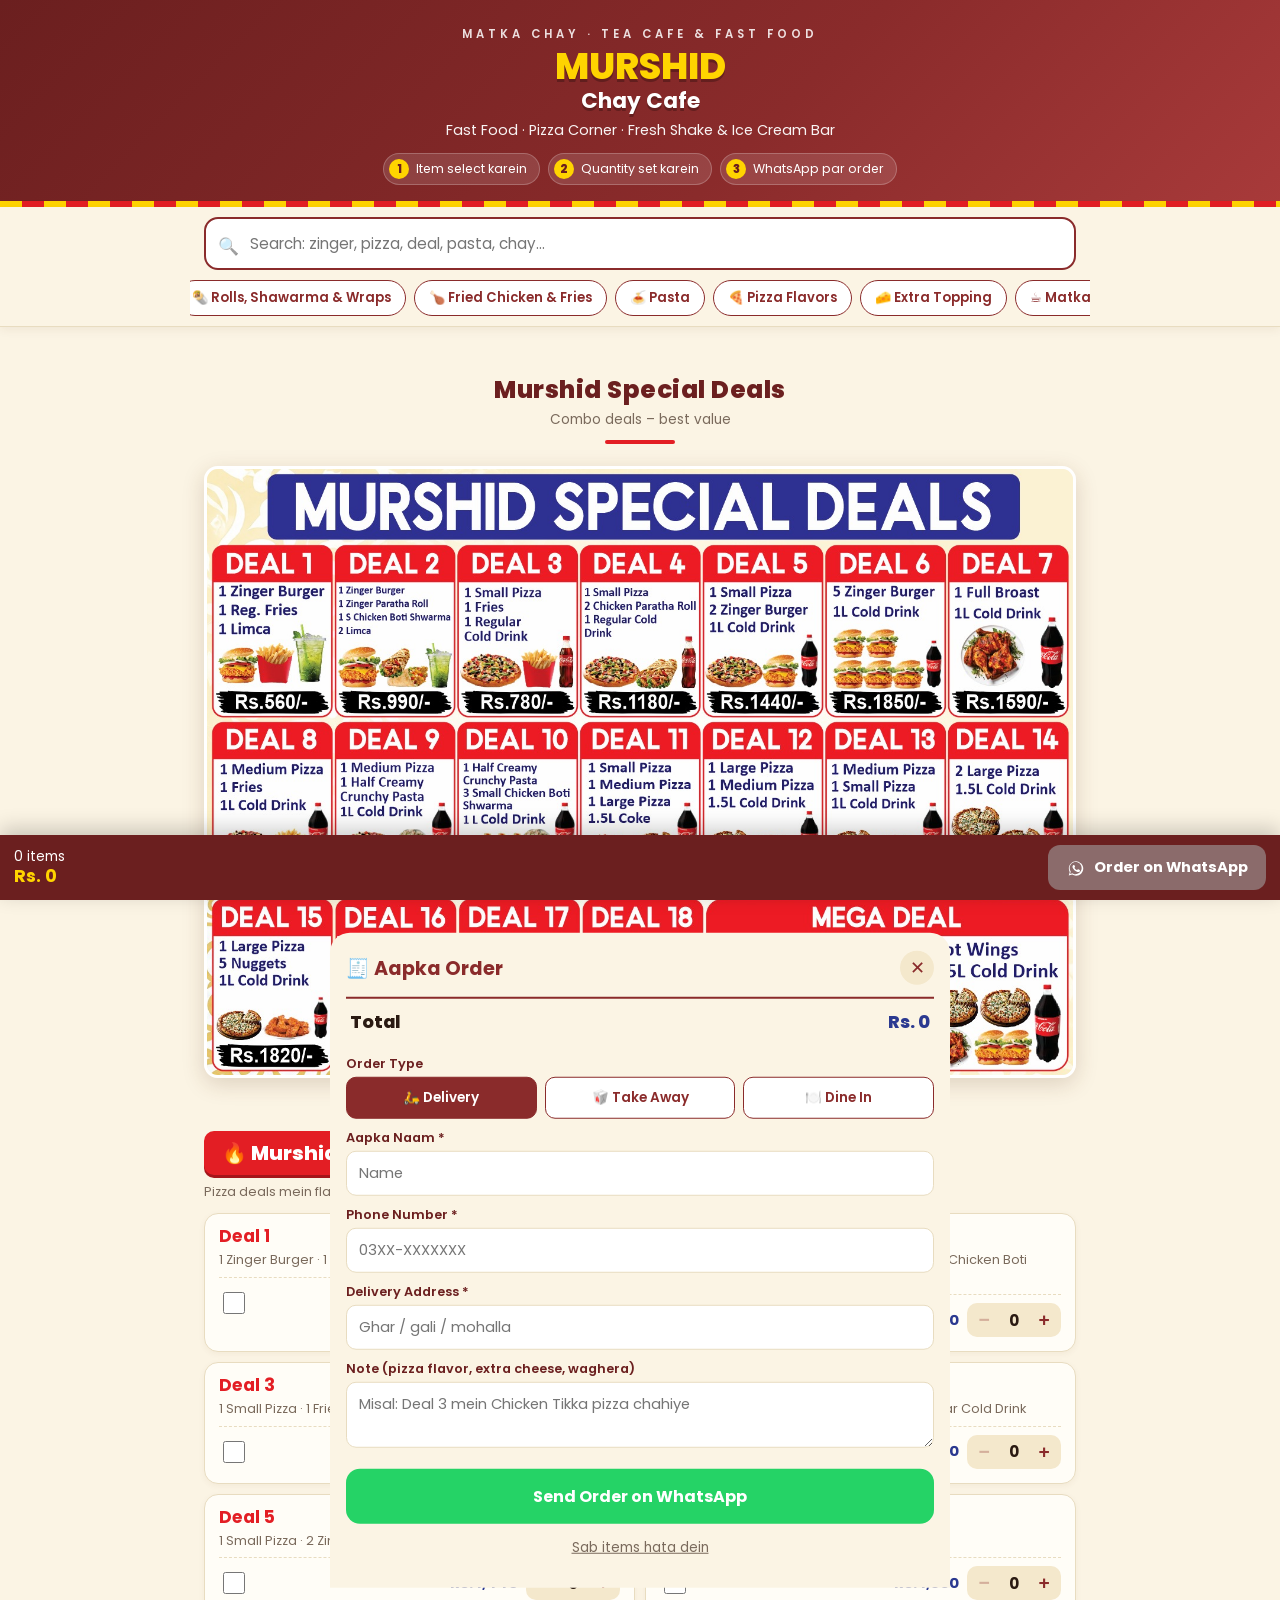
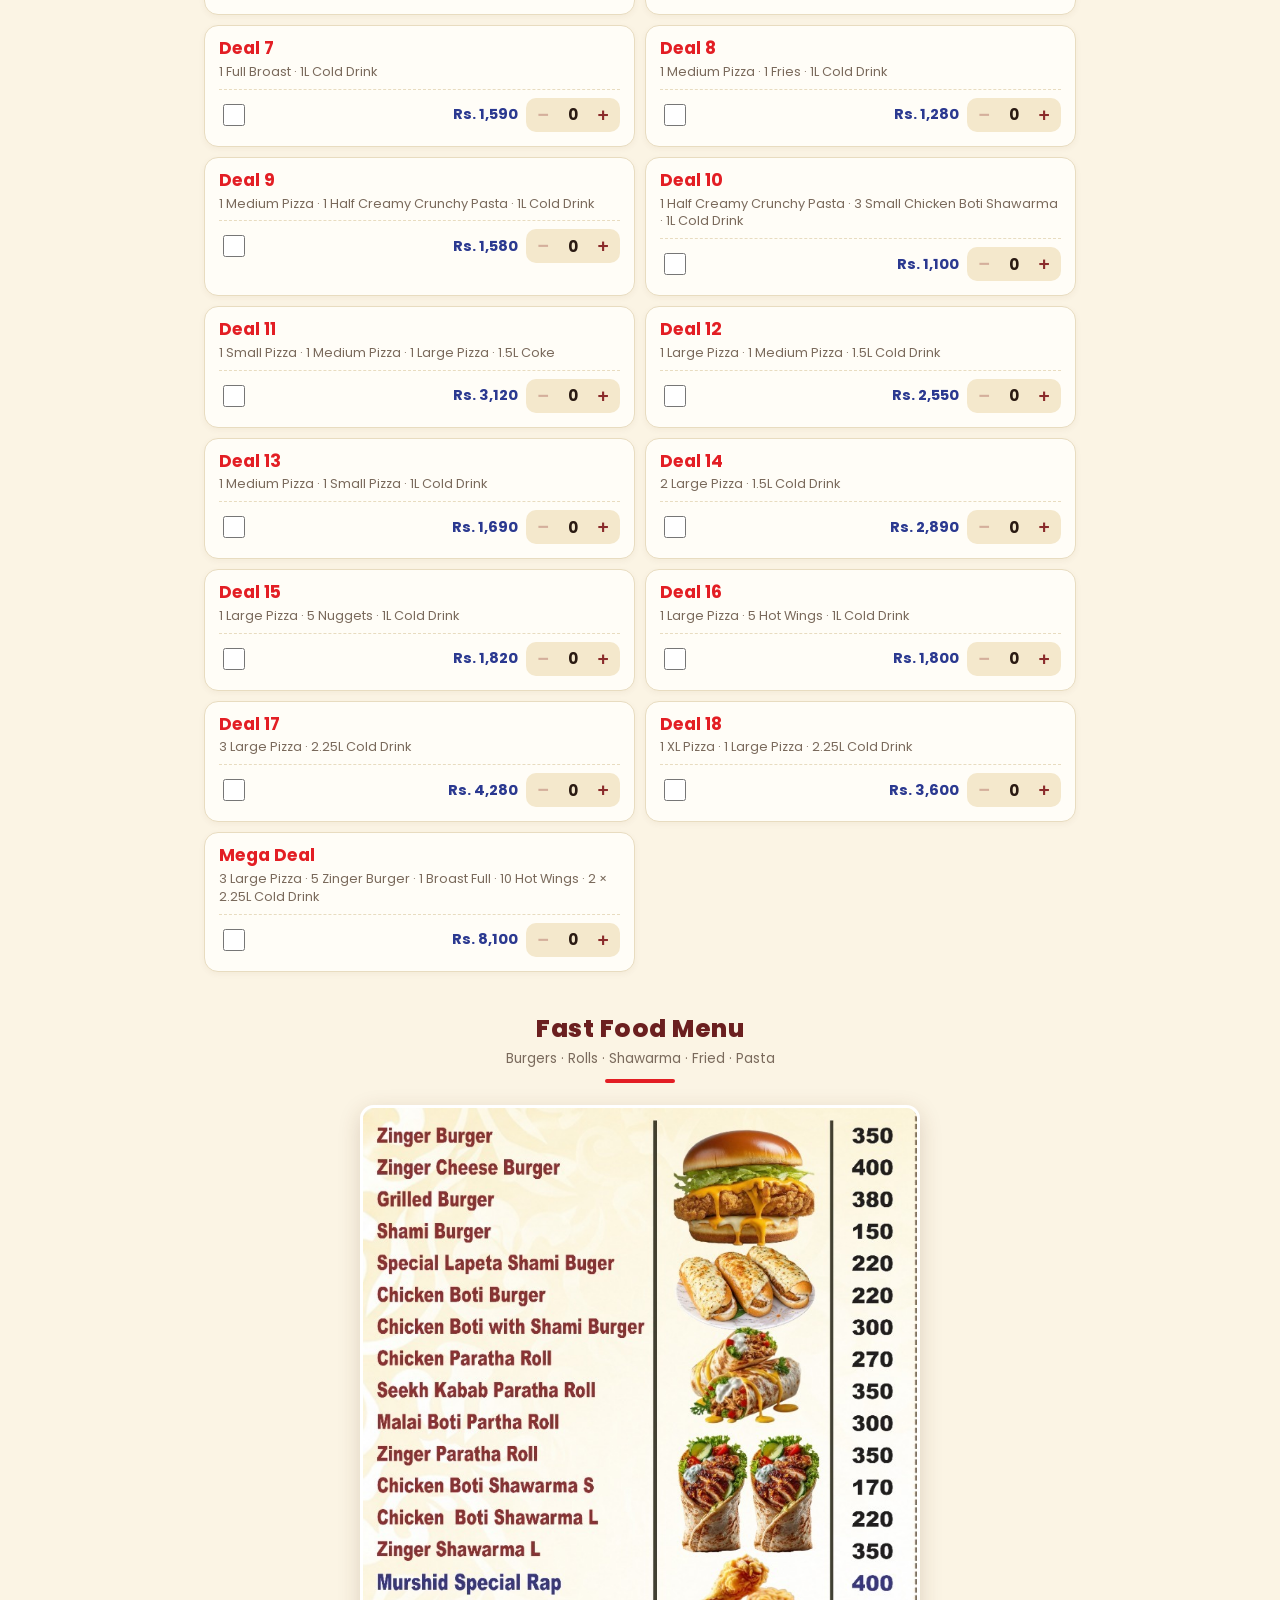
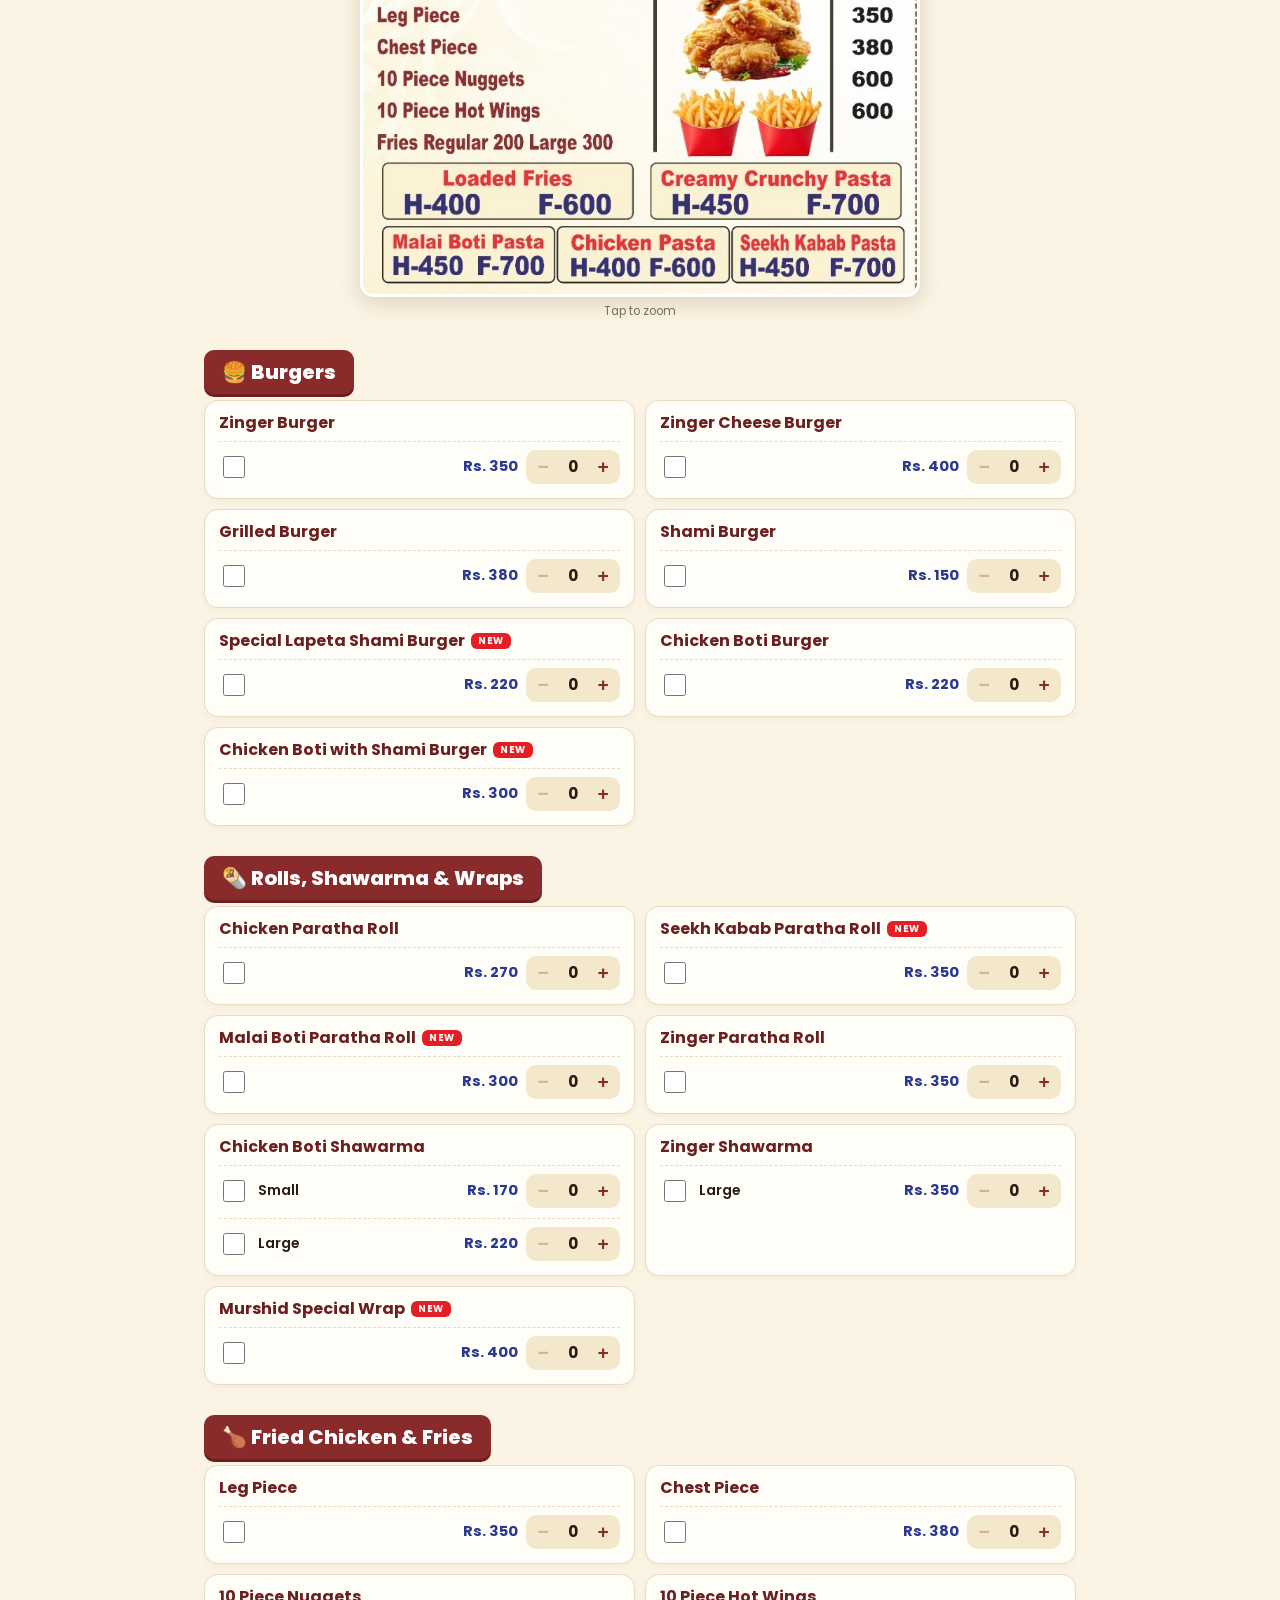
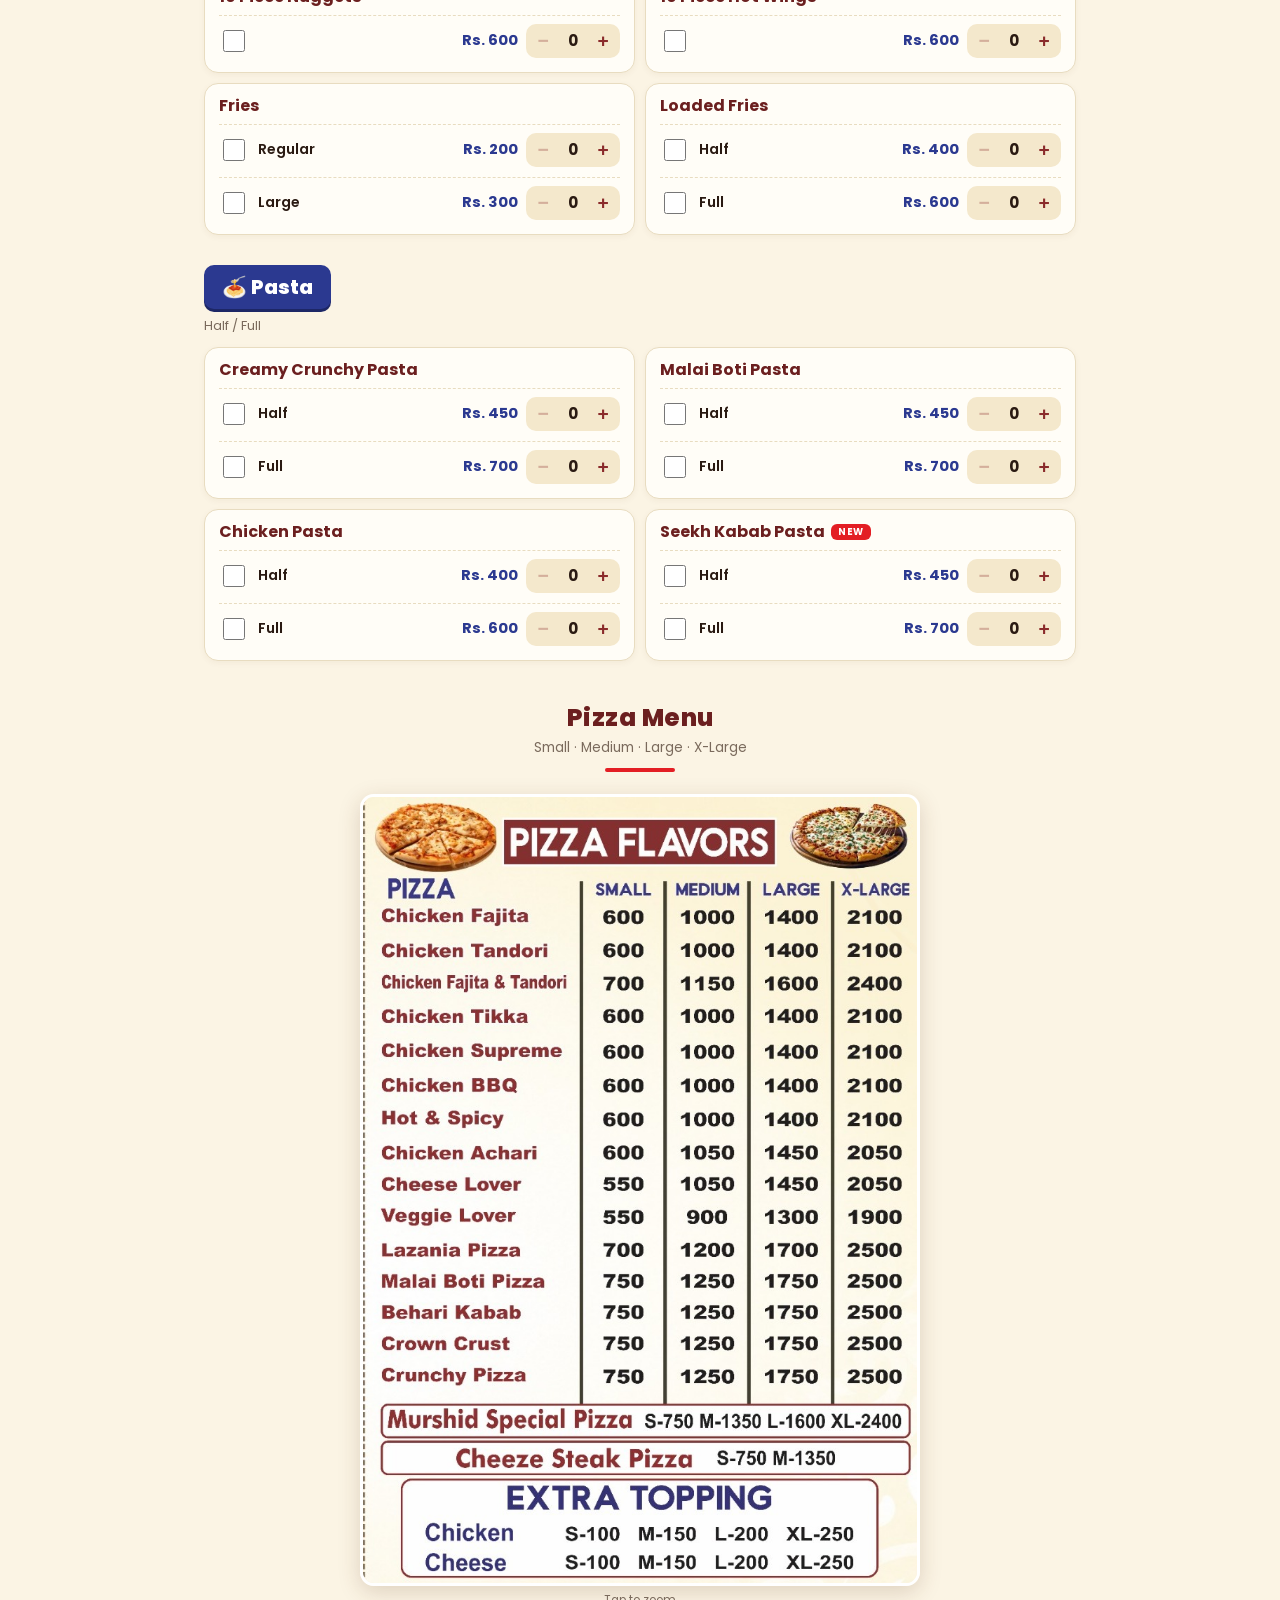
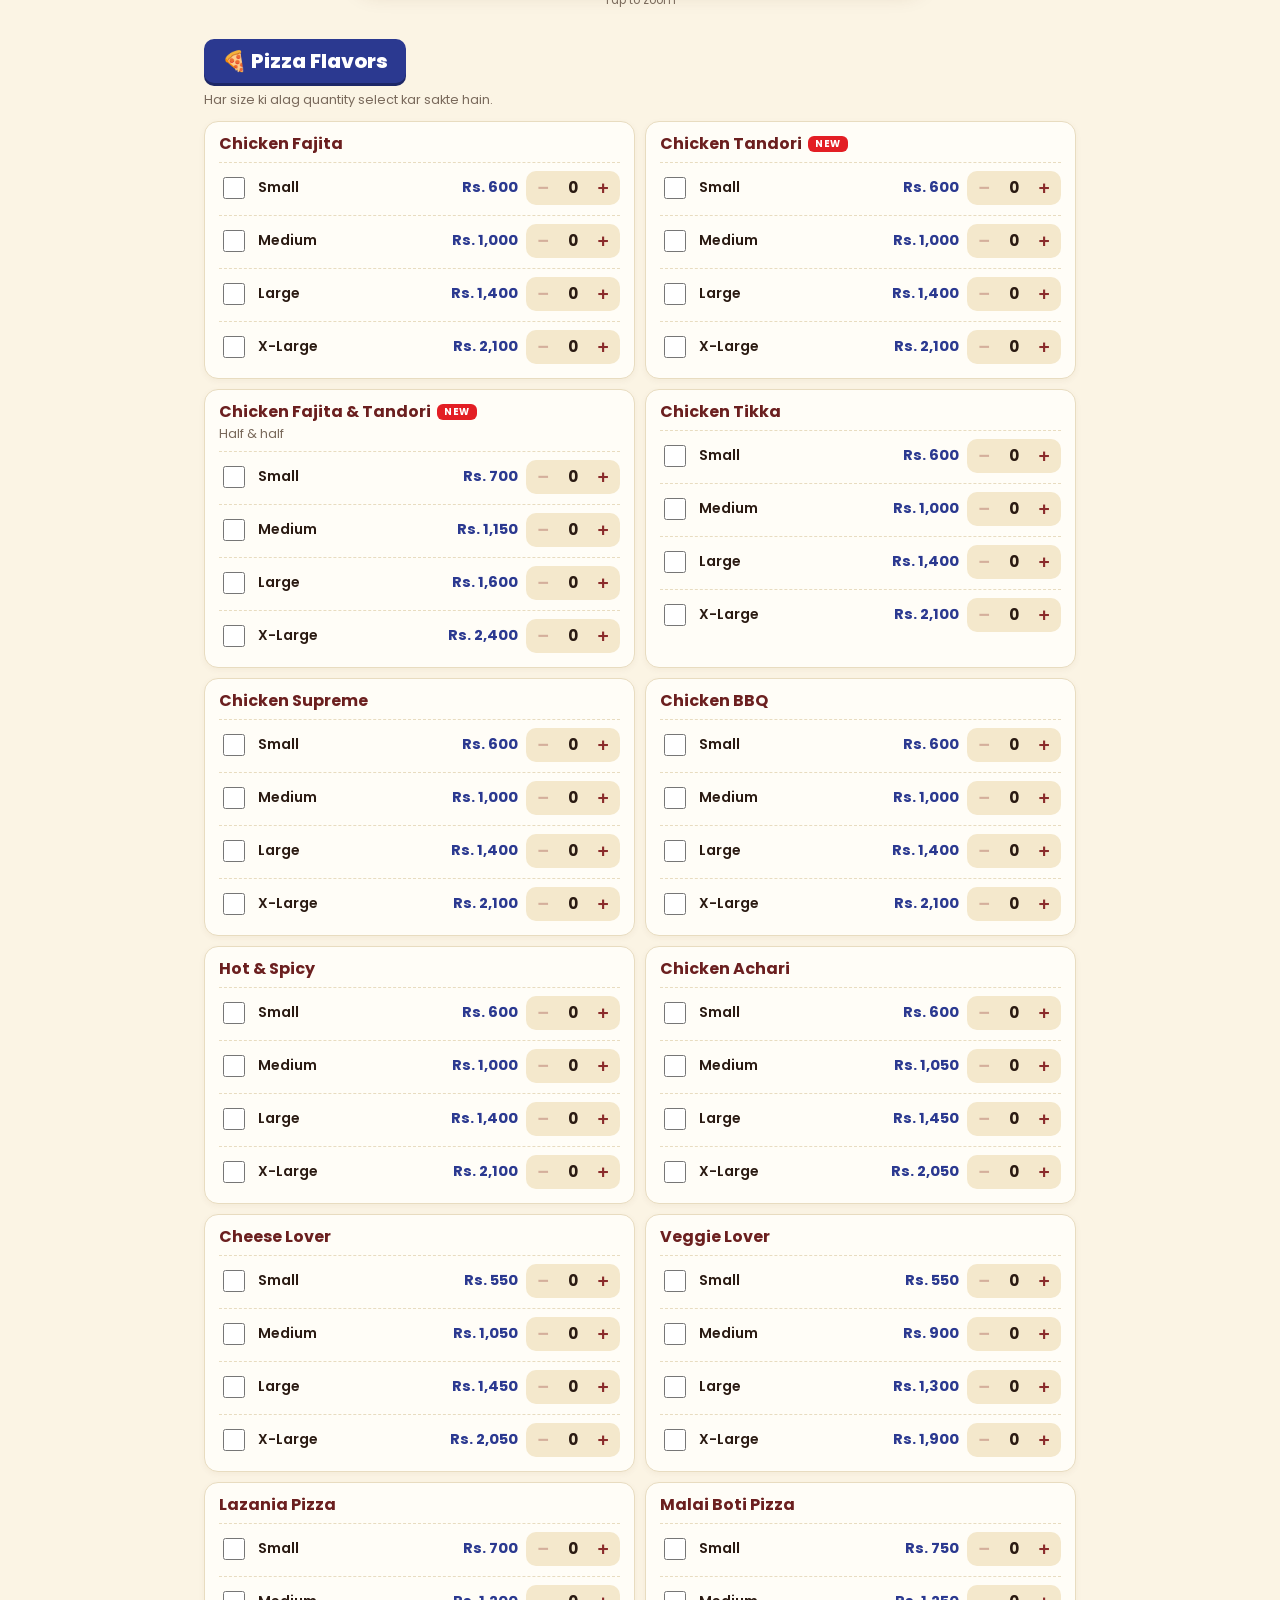
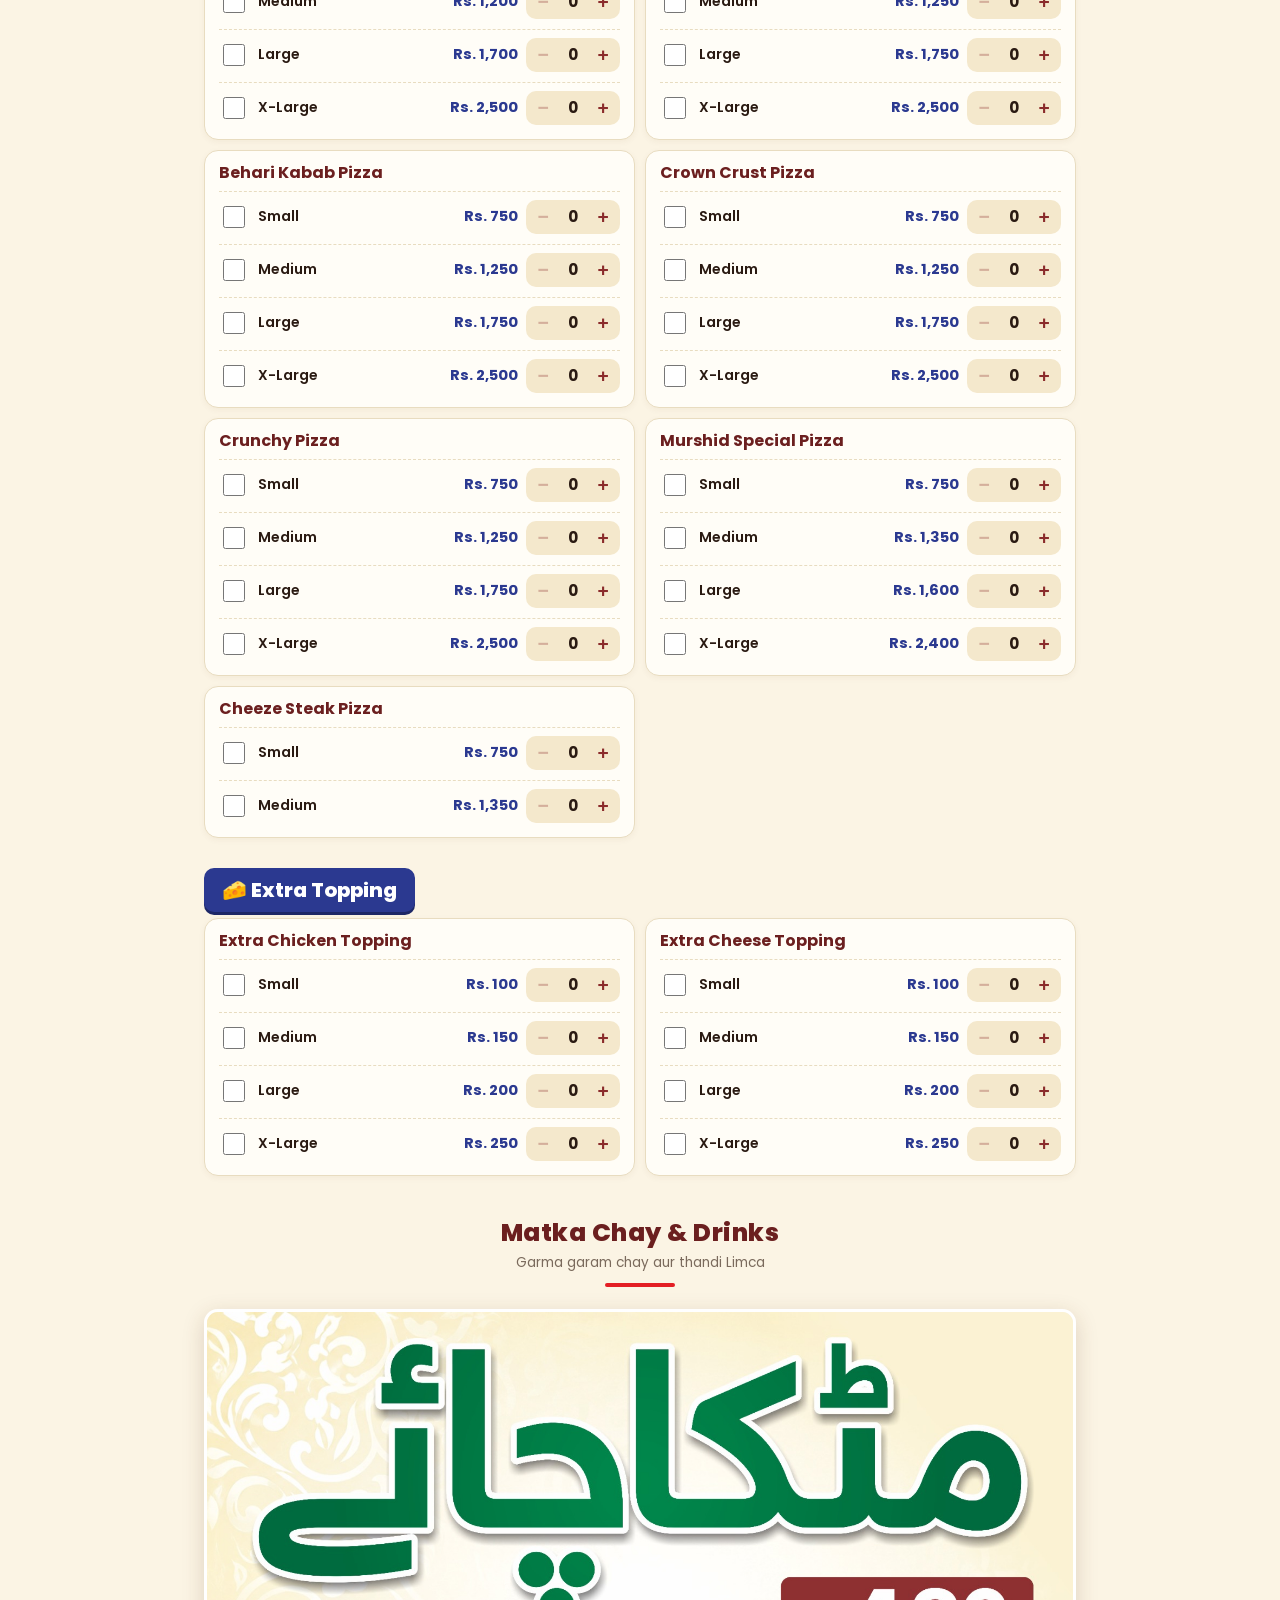
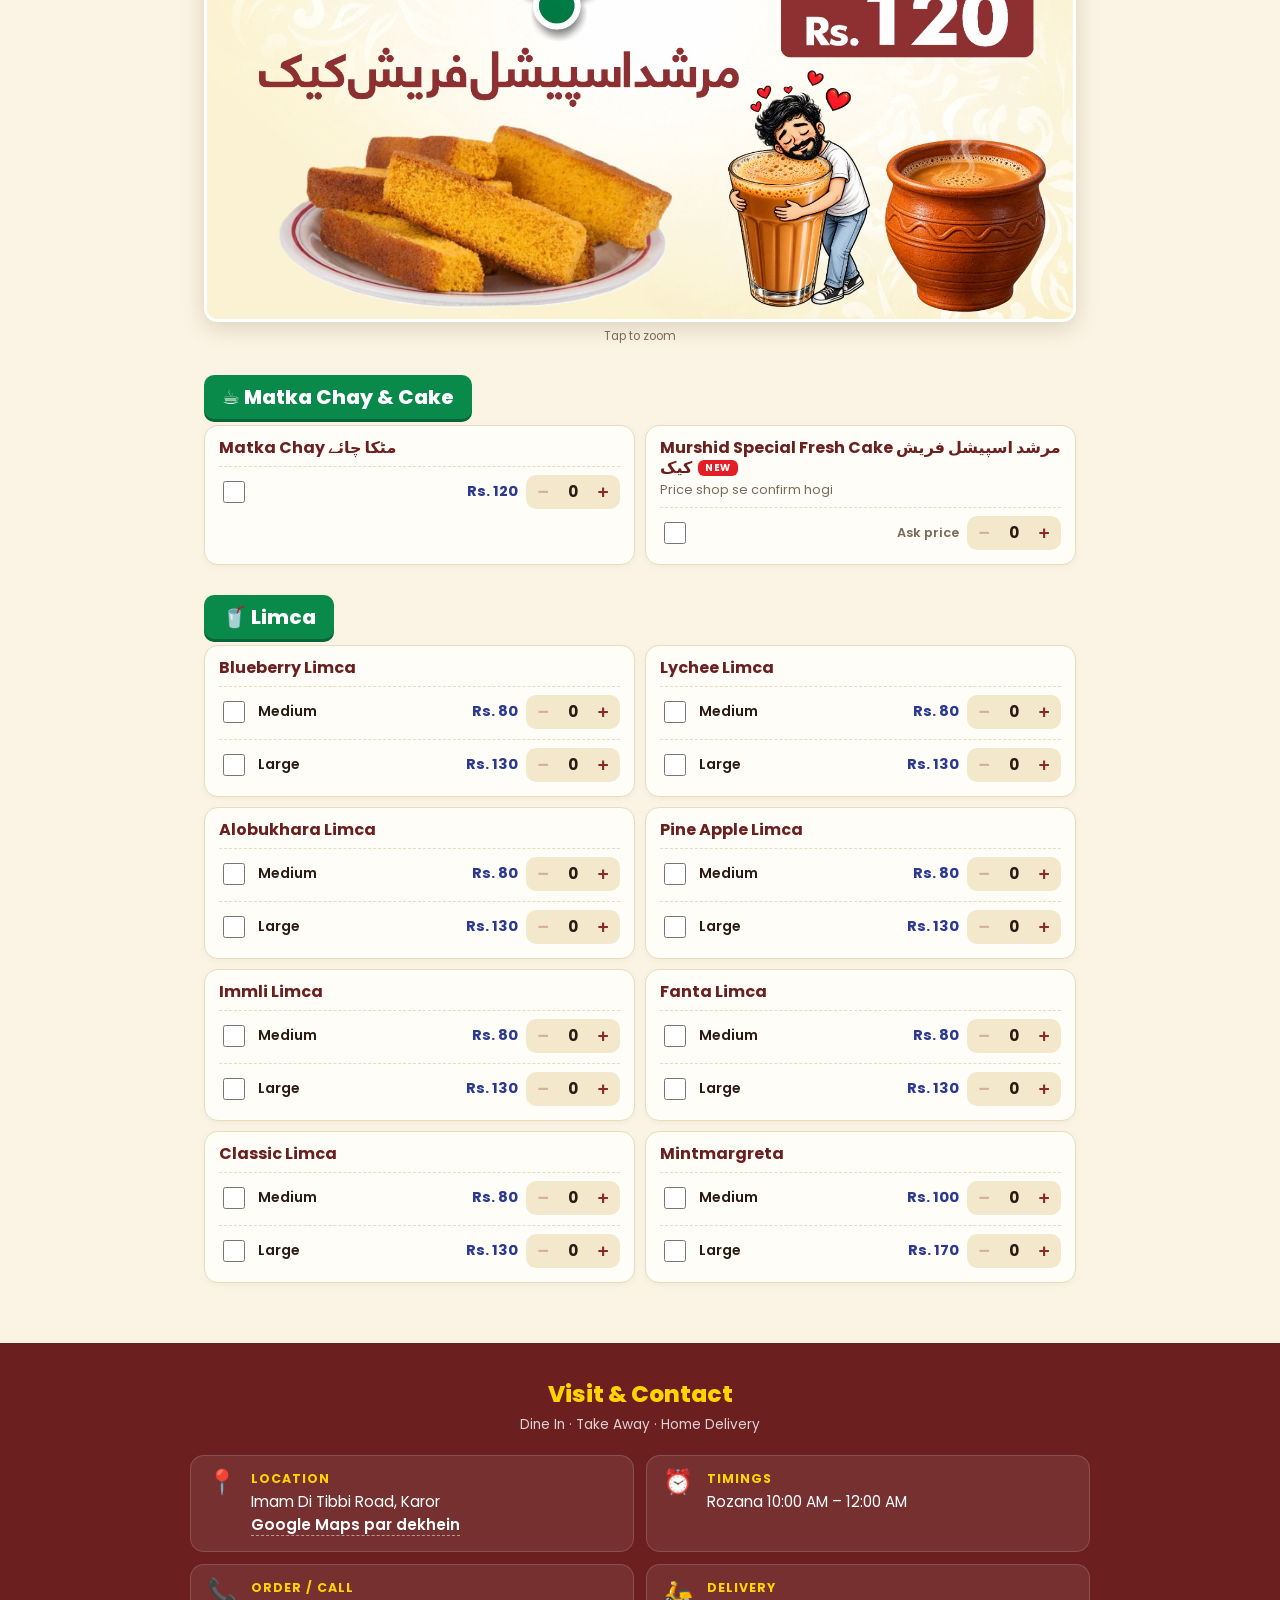
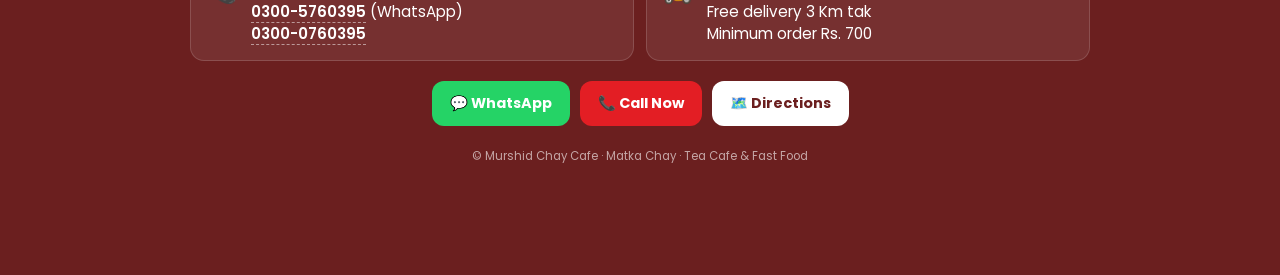
==== commit 2951342b: "Rename index-9.html to index.html" ====
--- a/index.html
+++ b/index.html
@@ -30,7 +30,7 @@
     font-family:'Poppins',system-ui,sans-serif;
     background:var(--cream);
     color:var(--ink);
-    padding-bottom:96px;
+    padding-bottom:0;
   }
   /* ---------- HEADER ---------- */
   header{
@@ -52,9 +52,30 @@
   }
   header h1 span{display:block;color:#fff;font-size:1.35rem;font-weight:700;margin-top:4px;}
   .tag{font-size:.9rem;opacity:.95;margin:8px 0 12px;}
-  .pills{display:flex;flex-wrap:wrap;justify-content:center;gap:8px;font-size:.78rem;}
-  .pills span{background:rgba(255,255,255,.14);border:1px solid rgba(255,255,255,.25);padding:5px 11px;border-radius:999px;}
-  .pills b{color:#ffd400;}
+  .how{display:flex;flex-wrap:wrap;justify-content:center;gap:8px;font-size:.78rem;margin-top:4px;}
+  .how span{background:rgba(255,255,255,.12);border:1px solid rgba(255,255,255,.22);padding:5px 12px 5px 5px;border-radius:999px;display:flex;align-items:center;gap:7px;}
+  .how i{font-style:normal;background:#ffd400;color:var(--maroon-dk);font-weight:800;width:20px;height:20px;border-radius:50%;display:grid;place-items:center;font-size:.72rem;}
+  .grp{margin:38px 0 0;text-align:center;}
+  .grp h2{margin:0;font-size:1.55rem;font-weight:800;color:var(--maroon-dk);letter-spacing:.5px;}
+  .grp p{margin:2px 0 0;color:var(--muted);font-size:.85rem;}
+  .grp::after{content:"";display:block;width:70px;height:4px;border-radius:4px;background:var(--red);margin:10px auto 0;}
+
+  /* ---------- CONTACT (END) ---------- */
+  .contact{background:var(--maroon-dk);color:#fff;margin-top:40px;padding:34px 16px 110px;}
+  .contact .in{max-width:900px;margin:0 auto;}
+  .contact h2{margin:0 0 4px;text-align:center;color:#ffd400;font-size:1.45rem;font-weight:800;}
+  .contact .sub{text-align:center;opacity:.8;font-size:.85rem;margin-bottom:20px;}
+  .cgrid{display:grid;grid-template-columns:1fr;gap:12px;}
+  @media(min-width:720px){.cgrid{grid-template-columns:1fr 1fr;}}
+  .cbox{background:rgba(255,255,255,.08);border:1px solid rgba(255,255,255,.15);border-radius:14px;padding:14px 16px;display:flex;gap:14px;align-items:flex-start;}
+  .cbox .ci{font-size:1.5rem;line-height:1;}
+  .cbox b{display:block;color:#ffd400;font-size:.78rem;letter-spacing:1px;text-transform:uppercase;margin-bottom:3px;}
+  .cbox div{font-size:.95rem;line-height:1.5;}
+  .cbox a{color:#fff;font-weight:600;text-decoration:none;border-bottom:1px dashed rgba(255,255,255,.5);}
+  .cbtns{display:flex;flex-wrap:wrap;gap:10px;justify-content:center;margin-top:20px;}
+  .cbtns a{text-decoration:none;font-weight:700;font-size:.9rem;padding:12px 18px;border-radius:12px;color:#fff;}
+  .cbtns .w{background:var(--wa);} .cbtns .c{background:var(--red);} .cbtns .m{background:#fff;color:var(--maroon-dk);}
+  .copy{text-align:center;font-size:.72rem;opacity:.6;margin-top:22px;}
 
   /* ---------- STICKY SEARCH + NAV ---------- */
   .sticky{
@@ -90,7 +111,8 @@
 
   /* ---------- BANNER IMAGES ---------- */
   .banner{margin:22px 0 6px;cursor:zoom-in;}
-  .banner img{width:100%;display:block;border-radius:14px;border:3px solid #fff;box-shadow:0 6px 22px rgba(90,50,20,.18);}
+  .banner img{width:100%;max-width:560px;margin:0 auto;display:block;border-radius:14px;border:3px solid #fff;box-shadow:0 6px 22px rgba(90,50,20,.18);}
+  .banner.wide img{max-width:100%;}
   .banner small{display:block;text-align:center;color:var(--muted);font-size:.72rem;margin-top:6px;}
 
   /* ---------- SECTIONS ---------- */
@@ -226,12 +248,10 @@
   <div class="brand-small">MATKA CHAY · TEA CAFE &amp; FAST FOOD</div>
   <h1>MURSHID<span>Chay Cafe</span></h1>
   <div class="tag">Fast Food · Pizza Corner · Fresh Shake &amp; Ice Cream Bar</div>
-  <div class="pills">
-    <span>📍 Imam Di Tibbi Road, Karor</span>
-    <span>⏰ <b>10:00 AM – 12:00 AM</b></span>
-    <span>🛵 Free Delivery in 3 Km</span>
-    <span>Min. Order <b>Rs. 700</b></span>
-    <span>📞 0300-5760395 · 0300-0760395</span>
+  <div class="how">
+    <span><i>1</i> Item select karein</span>
+    <span><i>2</i> Quantity set karein</span>
+    <span><i>3</i> WhatsApp par order</span>
   </div>
 </header>
 
@@ -247,11 +267,24 @@
 <main id="main"></main>
 <div class="empty" id="empty"><b>🍽️</b>Kuch nahi mila. Doosra naam try karein.</div>
 
-<footer>
-  Items tick karein, quantity + / − se set karein, phir <b>"Order on WhatsApp"</b> dabayein.<br>
-  Order seedha Murshid Chay Cafe ko WhatsApp par chala jayega.<br>
-  <a href="tel:+923005760395">📞 0300-5760395</a> &nbsp;·&nbsp; <a href="tel:+923000760395">📞 0300-0760395</a>
-</footer>
+<section class="contact" id="contact">
+  <div class="in">
+    <h2>Visit &amp; Contact</h2>
+    <div class="sub">Dine In · Take Away · Home Delivery</div>
+    <div class="cgrid">
+      <div class="cbox"><span class="ci">📍</span><div><b>Location</b>Imam Di Tibbi Road, Karor<br><a href="https://www.google.com/maps/search/?api=1&query=Murshid+Chay+Cafe+Imam+Di+Tibbi+Road+Karor" target="_blank" rel="noopener">Google Maps par dekhein</a></div></div>
+      <div class="cbox"><span class="ci">⏰</span><div><b>Timings</b>Rozana 10:00 AM – 12:00 AM</div></div>
+      <div class="cbox"><span class="ci">📞</span><div><b>Order / Call</b><a href="tel:+923005760395">0300-5760395</a> (WhatsApp)<br><a href="tel:+923000760395">0300-0760395</a></div></div>
+      <div class="cbox"><span class="ci">🛵</span><div><b>Delivery</b>Free delivery 3 Km tak<br>Minimum order Rs. 700</div></div>
+    </div>
+    <div class="cbtns">
+      <a class="w" href="https://wa.me/923005760395" target="_blank" rel="noopener">💬 WhatsApp</a>
+      <a class="c" href="tel:+923005760395">📞 Call Now</a>
+      <a class="m" href="https://www.google.com/maps/search/?api=1&query=Murshid+Chay+Cafe+Imam+Di+Tibbi+Road+Karor" target="_blank" rel="noopener">🗺️ Directions</a>
+    </div>
+    <div class="copy">© Murshid Chay Cafe · Matka Chay · Tea Cafe &amp; Fast Food</div>
+  </div>
+</section>
 
 <div class="bar">
   <div class="sum"><span id="bcount">0 items</span><br><b>Rs. <span id="btotal">0</span></b></div>
@@ -299,7 +332,7 @@
 
 /* name, variants [[label, price]], desc, isNew */
 const MENU = [
-  { id:"deals", title:"🔥 Murshid Special Deals", cls:"red", banner:"images/deals.jpg",
+  { id:"deals", title:"🔥 Murshid Special Deals", cls:"red", banner:"images/deals.jpg", wide:true, group:["Murshid Special Deals","Combo deals – best value"],
     note:"Pizza deals mein flavor apni marzi ka — checkout par Note mein likh dein.", deal:true, items:[
     ["Deal 1",[["",560]],"1 Zinger Burger · 1 Reg. Fries · 1 Limca"],
     ["Deal 2",[["",990]],"1 Zinger Burger · 1 Zinger Paratha Roll · 1 Small Chicken Boti Shawarma · 2 Limca"],
@@ -321,7 +354,7 @@
     ["Deal 18",[["",3600]],"1 XL Pizza · 1 Large Pizza · 2.25L Cold Drink"],
     ["Mega Deal",[["",8100]],"3 Large Pizza · 5 Zinger Burger · 1 Broast Full · 10 Hot Wings · 2 × 2.25L Cold Drink"]
   ]},
-  { id:"burgers", title:"🍔 Burgers", banner:"images/fastfood-pizza.jpg", items:[
+  { id:"burgers", title:"🍔 Burgers", banner:"images/fastfood.jpg", group:["Fast Food Menu","Burgers · Rolls · Shawarma · Fried · Pasta"], items:[
     ["Zinger Burger",[["",350]]],
     ["Zinger Cheese Burger",[["",400]]],
     ["Grilled Burger",[["",380]]],
@@ -353,7 +386,7 @@
     ["Chicken Pasta",HF(400,600)],
     ["Seekh Kabab Pasta",HF(450,700),"",true]
   ]},
-  { id:"pizza", title:"🍕 Pizza Flavors", cls:"navy", note:"Har size ki alag quantity select kar sakte hain.", items:[
+  { id:"pizza", title:"🍕 Pizza Flavors", cls:"navy", banner:"images/pizza.jpg", group:["Pizza Menu","Small · Medium · Large · X-Large"], note:"Har size ki alag quantity select kar sakte hain.", items:[
     ["Chicken Fajita",sz([600,1000,1400,2100])],
     ["Chicken Tandori",sz([600,1000,1400,2100]),"",true],
     ["Chicken Fajita & Tandori",sz([700,1150,1600,2400]),"Half & half",true],
@@ -376,7 +409,7 @@
     ["Extra Chicken Topping",sz([100,150,200,250])],
     ["Extra Cheese Topping",sz([100,150,200,250])]
   ]},
-  { id:"chay", title:"☕ Matka Chay & Cake", cls:"green", banner:"images/matka-chay.jpg", items:[
+  { id:"chay", title:"☕ Matka Chay & Cake", cls:"green", banner:"images/matka-chay.jpg", wide:true, group:["Matka Chay & Drinks","Garma garam chay aur thandi Limca"], items:[
     ["Matka Chay  مٹکا چائے",[["",120]]],
     ["Murshid Special Fresh Cake  مرشد اسپیشل فریش کیک",[["",null]],"Price shop se confirm hogi",true]
   ]},
@@ -409,8 +442,11 @@
   let html = '', navHtml = '';
   MENU.forEach((cat,c)=>{
     navHtml += `<a href="#${cat.id}">${cat.title}</a>`;
+    if(cat.group){
+      html += `<div class="grp" data-banner><h2>${cat.group[0]}</h2><p>${cat.group[1]}</p></div>`;
+    }
     if(cat.banner){
-      html += `<div class="banner" data-banner><img src="${cat.banner}" alt="${cat.title}" loading="lazy" onclick="openLb(this.src)"><small>Tap to zoom</small></div>`;
+      html += `<div class="banner ${cat.wide?'wide':''}" data-banner><img src="${cat.banner}" alt="${cat.title}" loading="lazy" onclick="openLb(this.src)"><small>Tap to zoom</small></div>`;
     }
     html += `<section class="cat" id="${cat.id}" data-cat="${c}">
       <div class="cat-head ${cat.cls||''}"><h2>${cat.title}</h2></div>
@@ -438,7 +474,7 @@
     html += `</div></section>`;
   });
   main.innerHTML = html;
-  nav.innerHTML = navHtml;
+  nav.innerHTML = navHtml + `<a href="#contact">📍 Location & Contact</a>`;
 }
 
 function setQty(k, q){
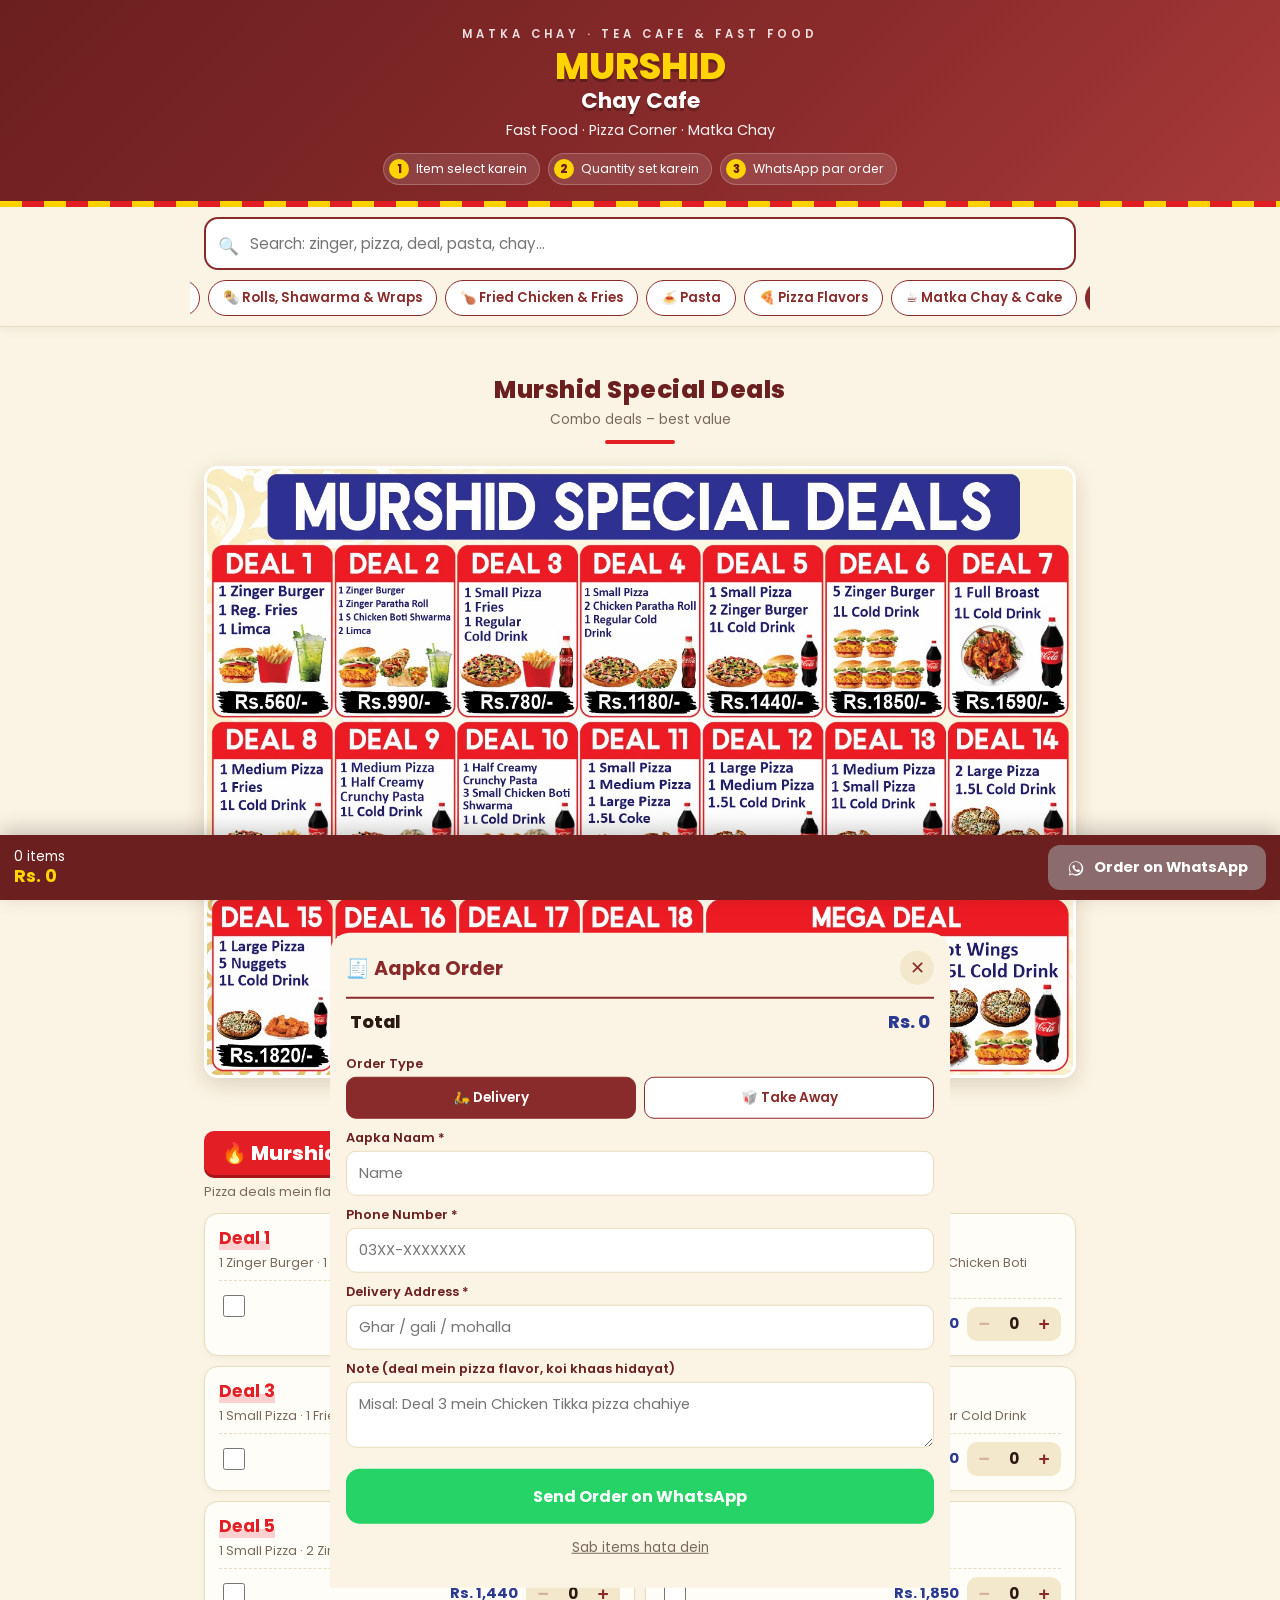
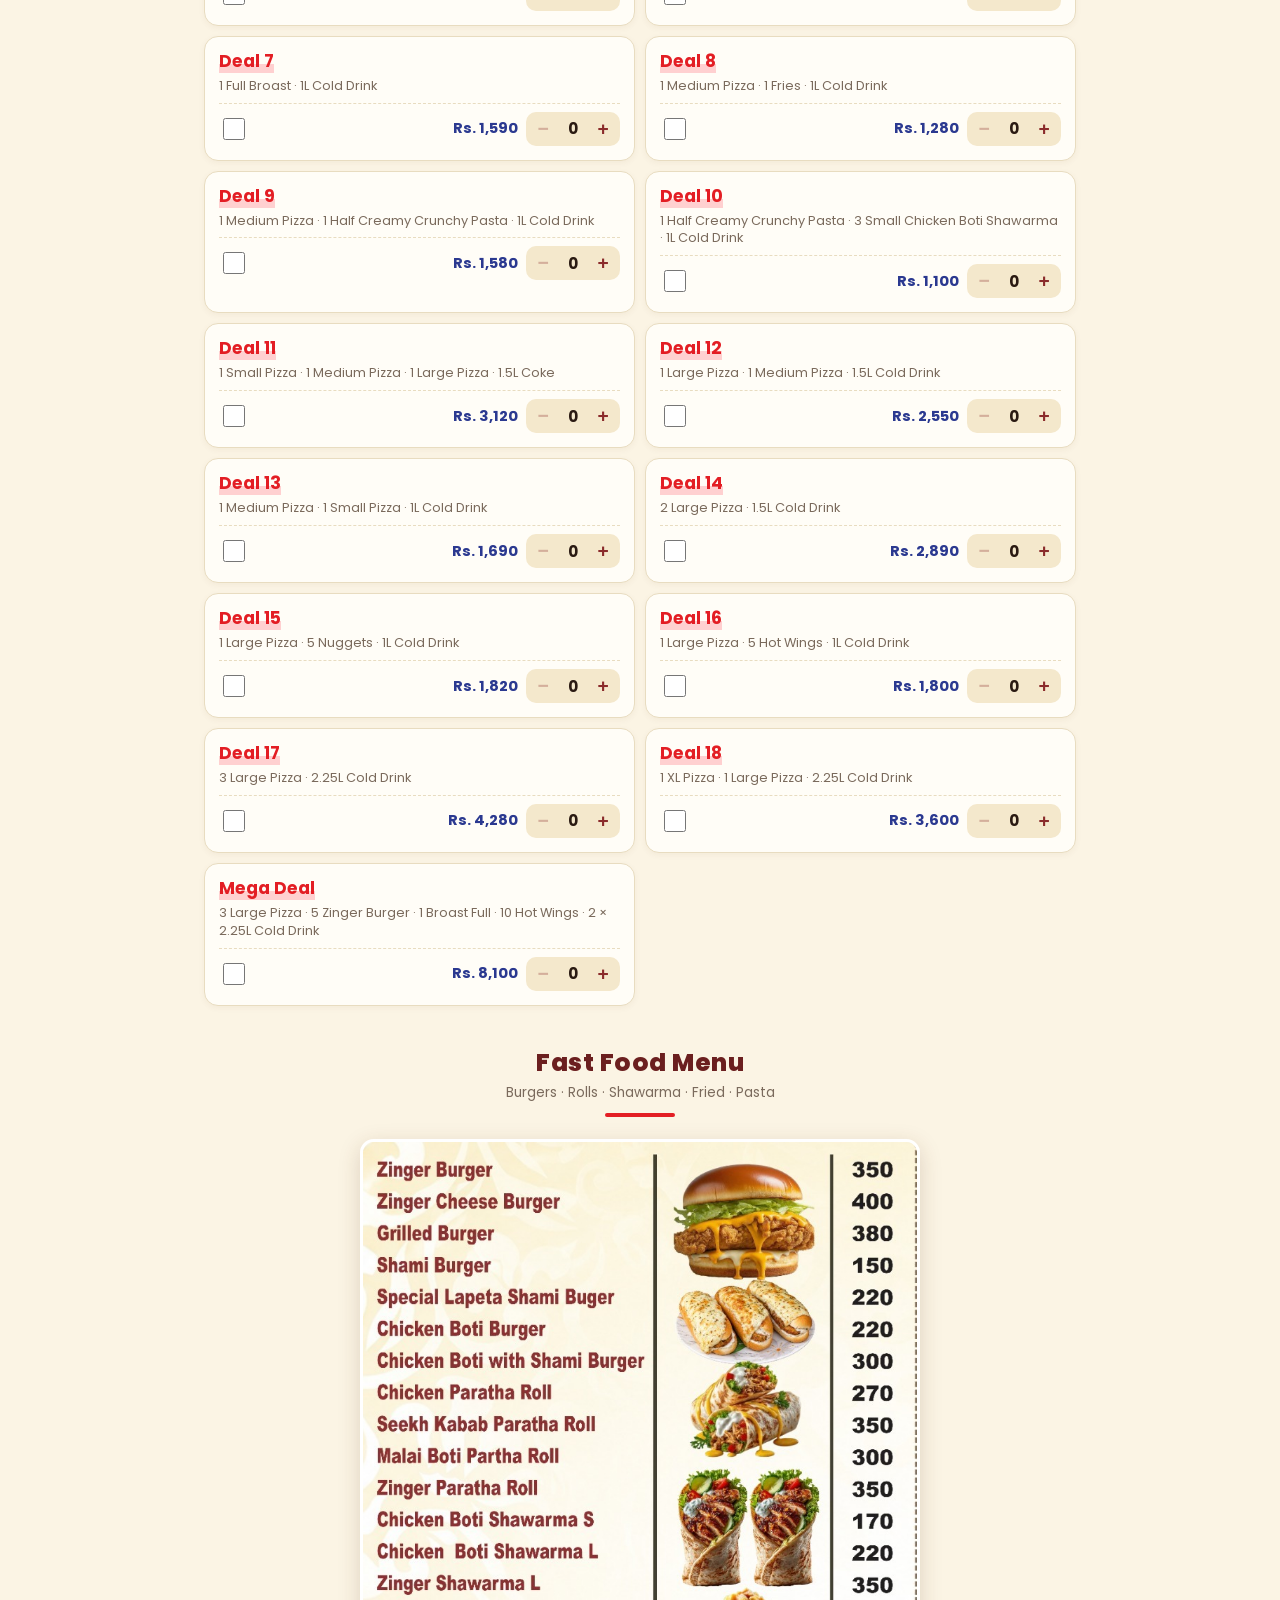
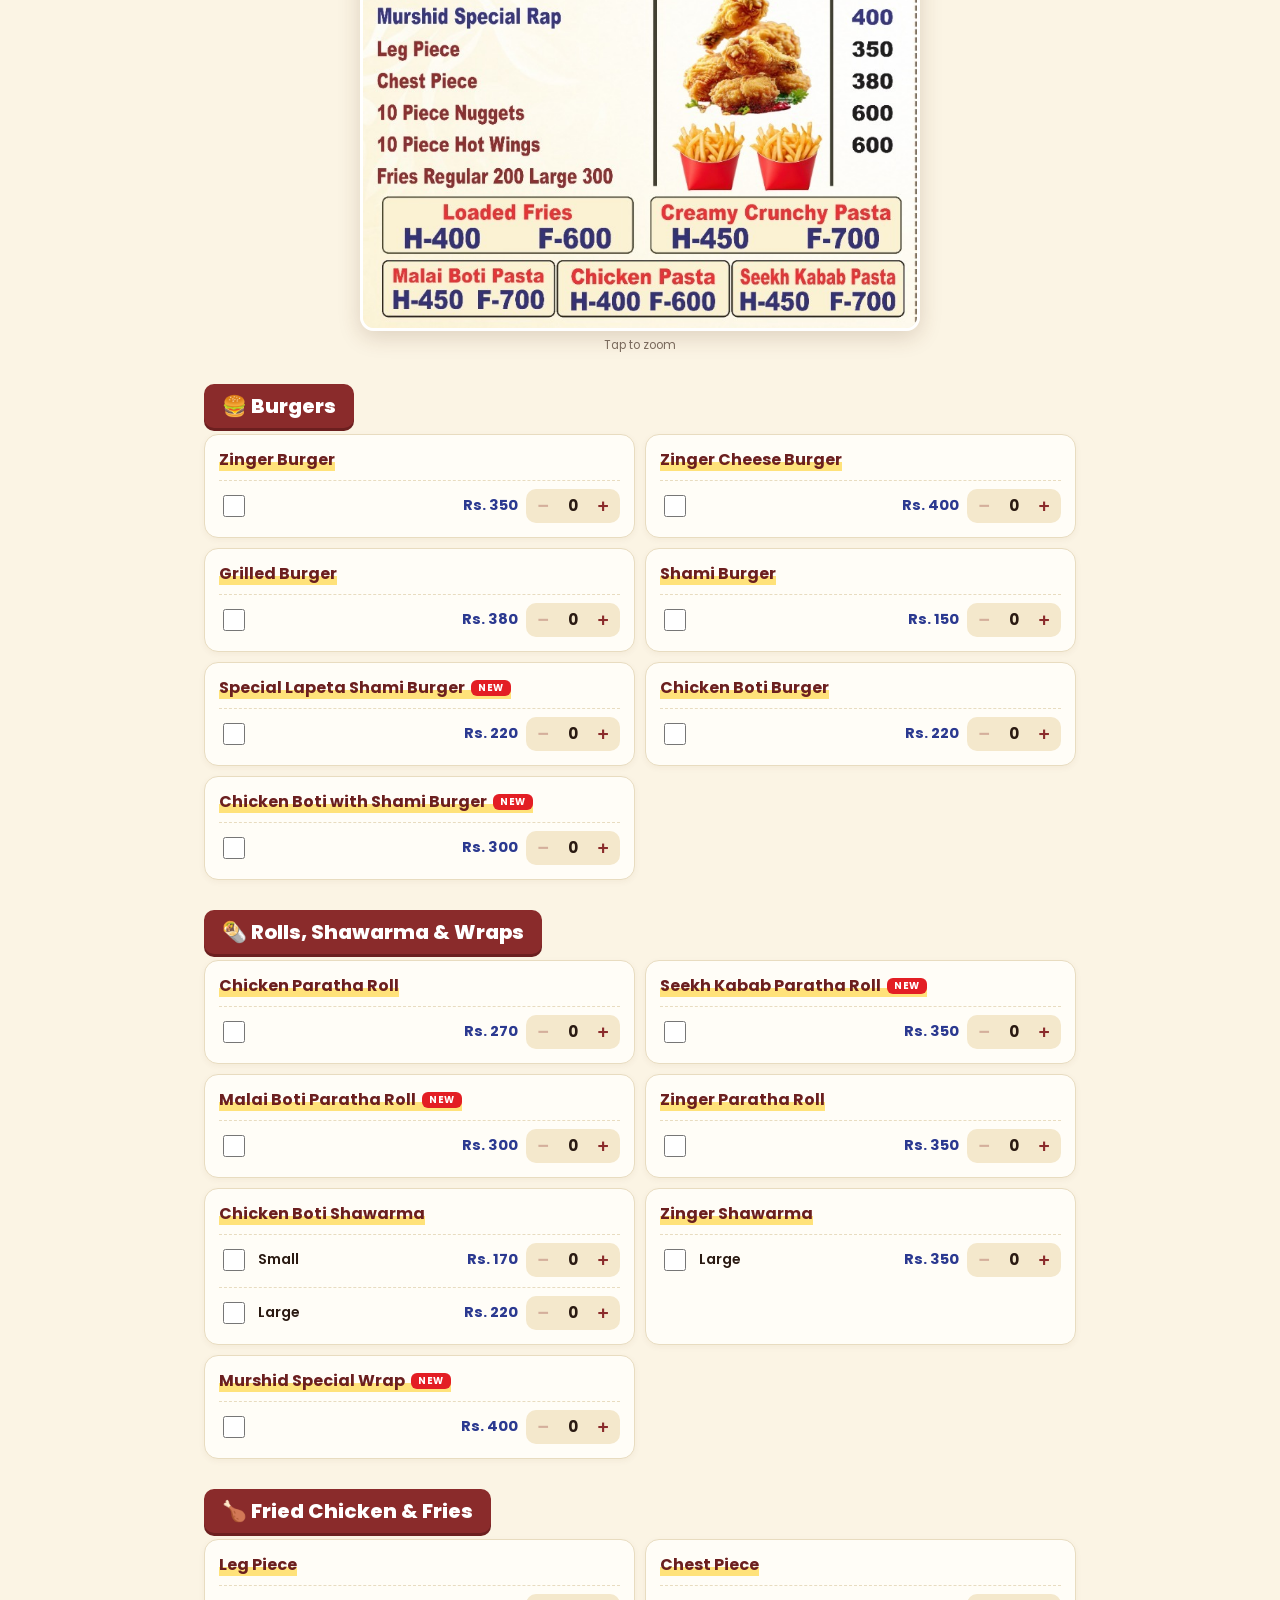
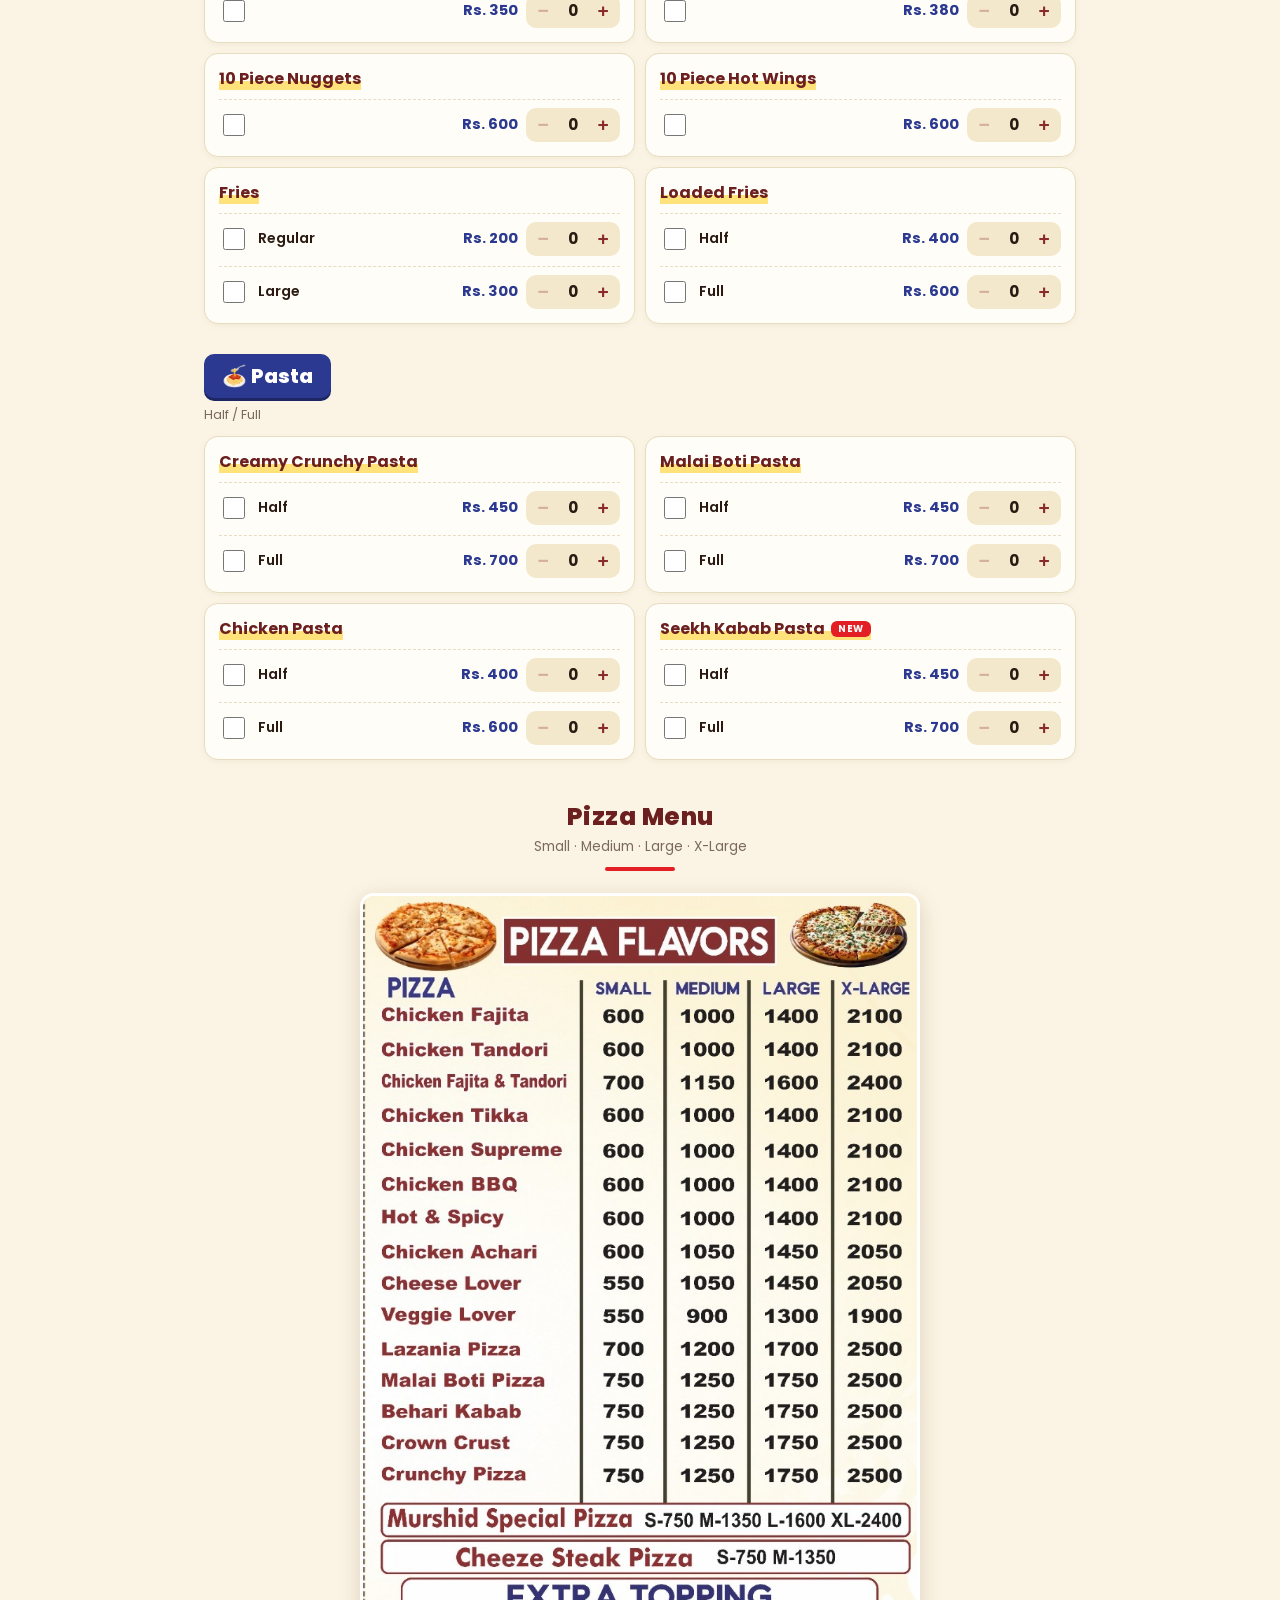
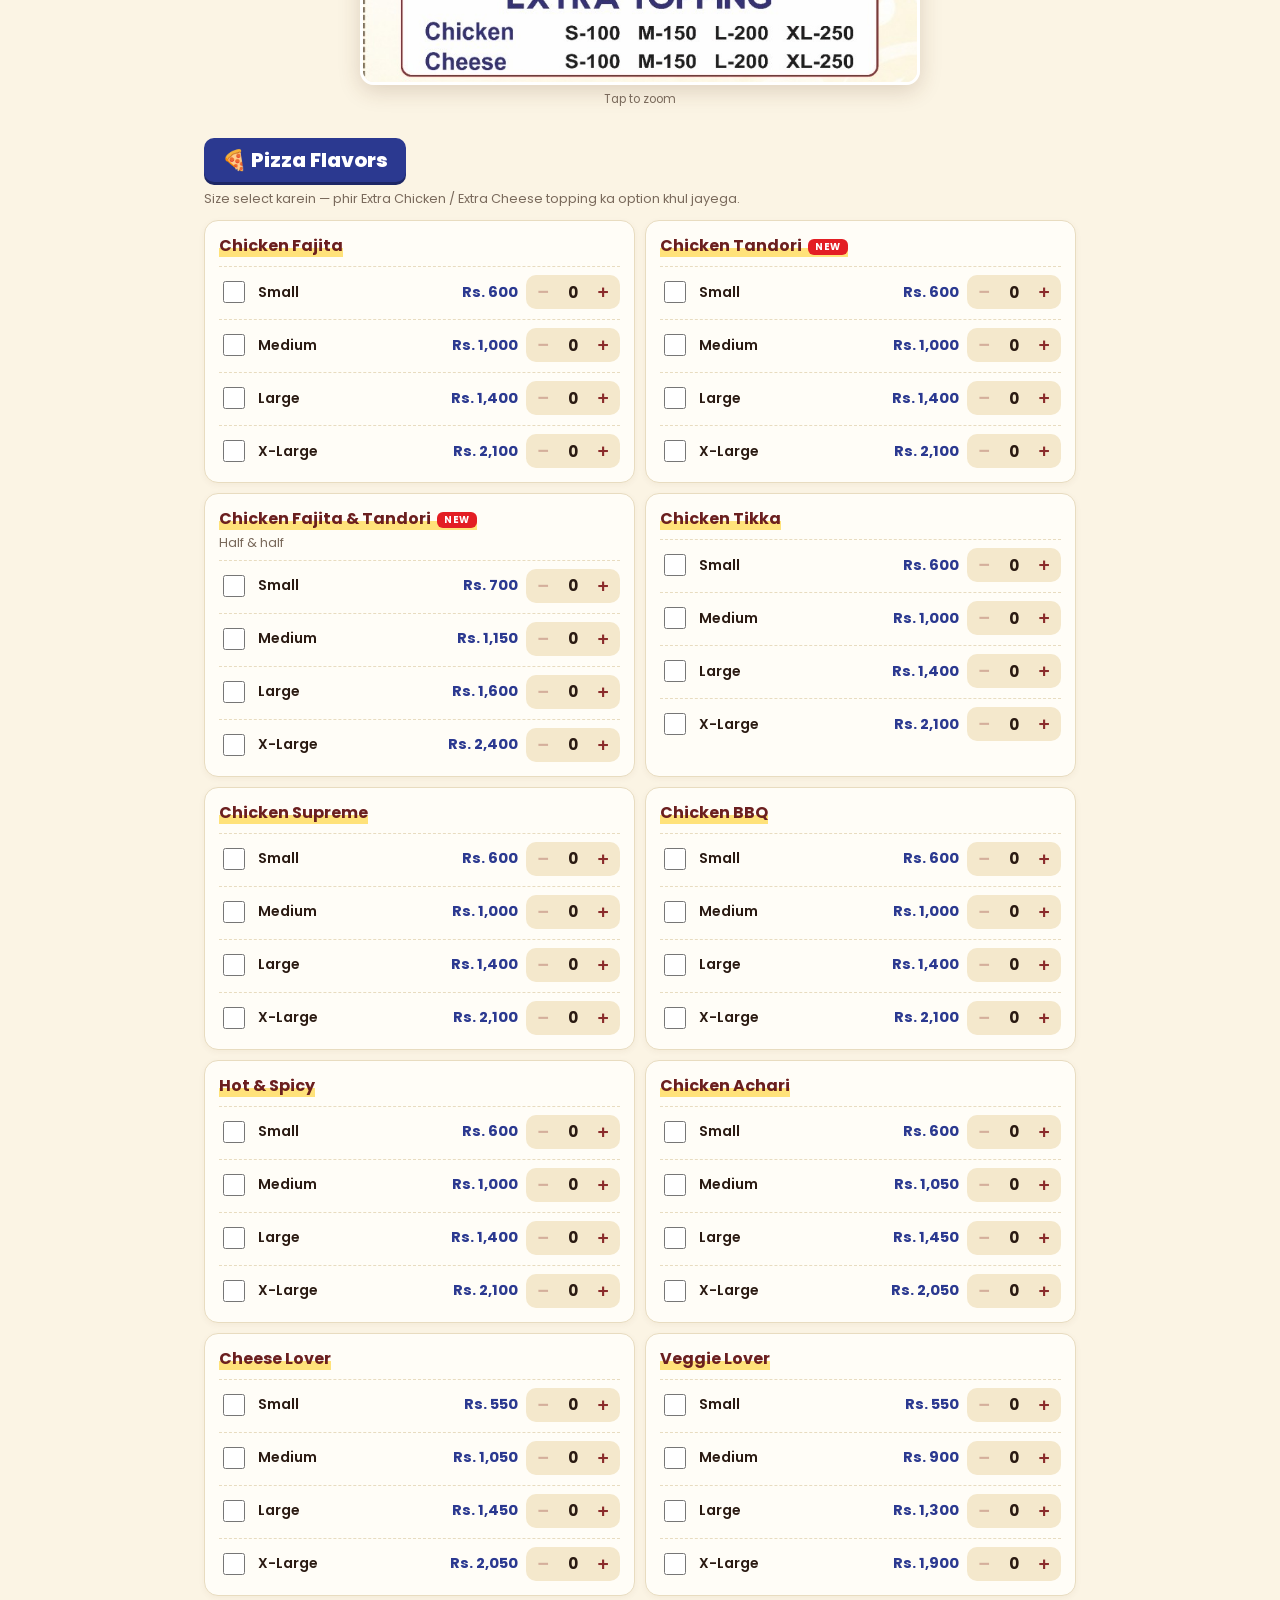
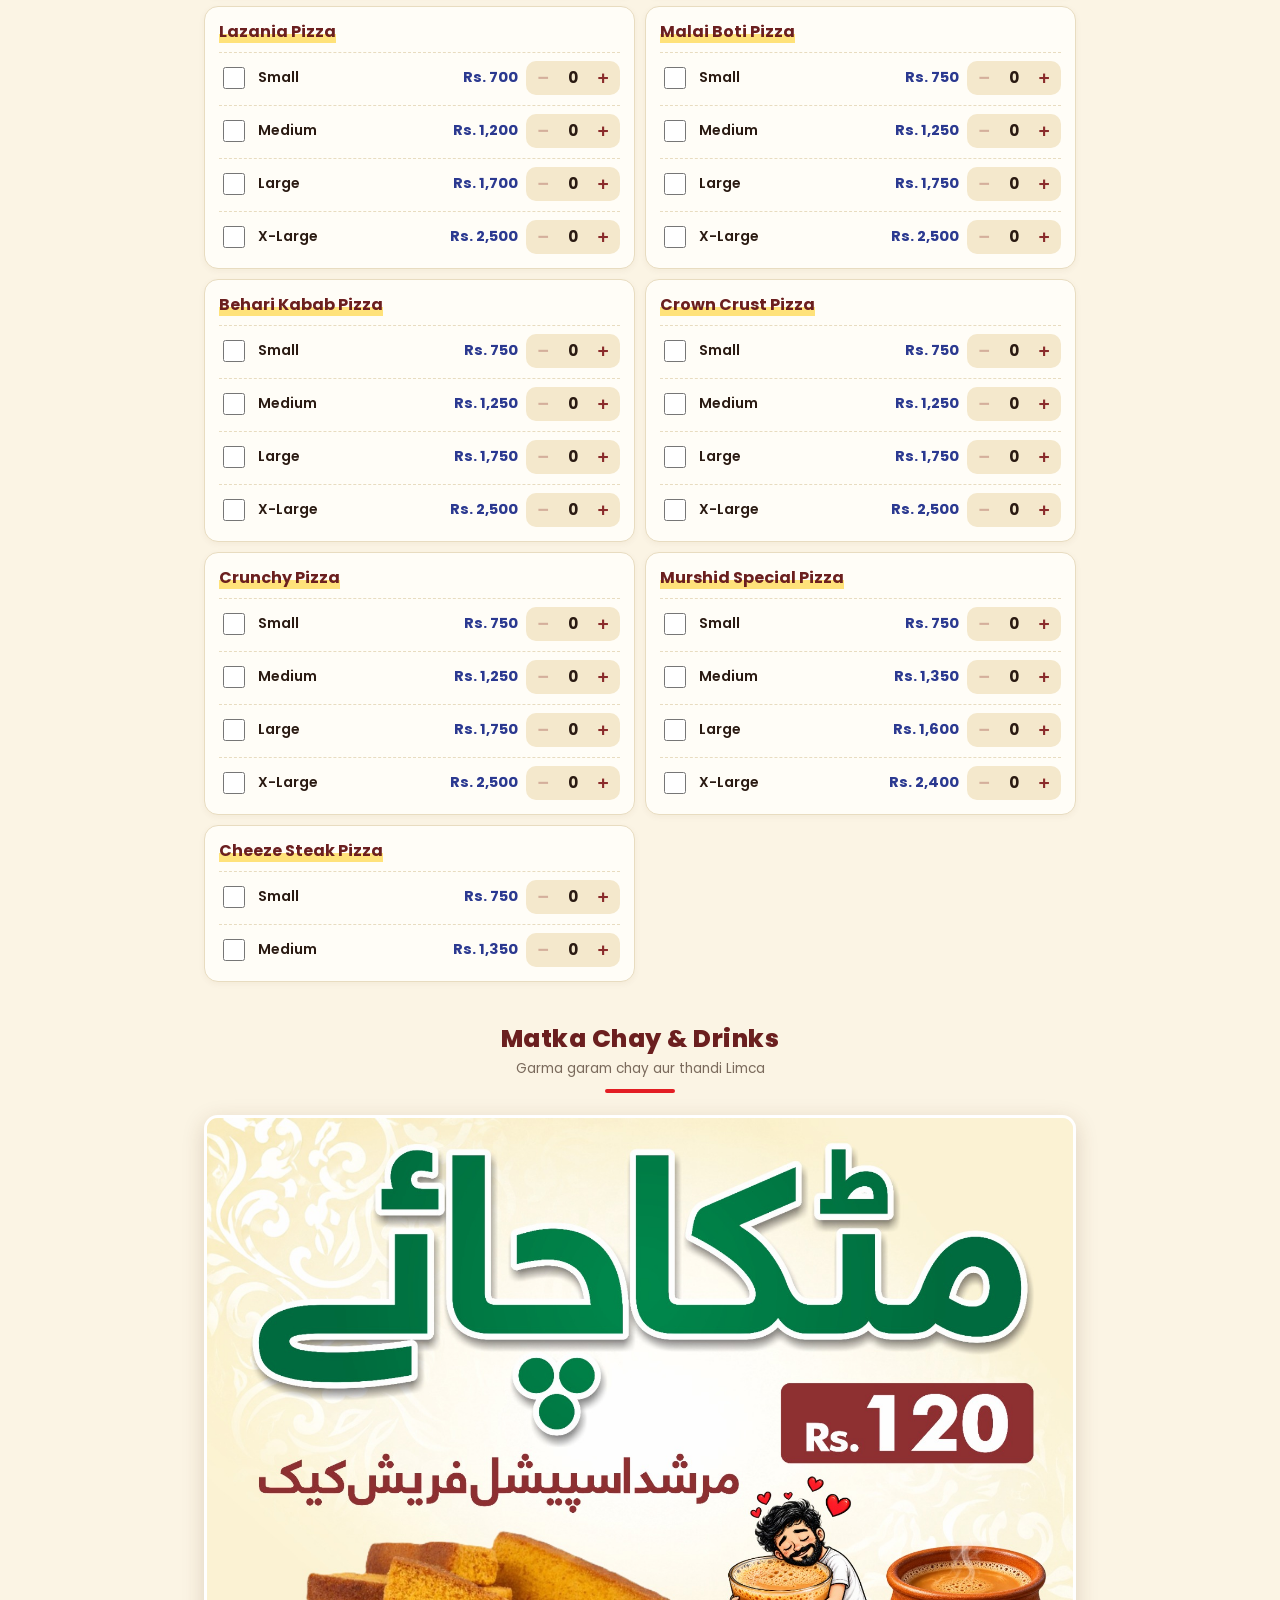
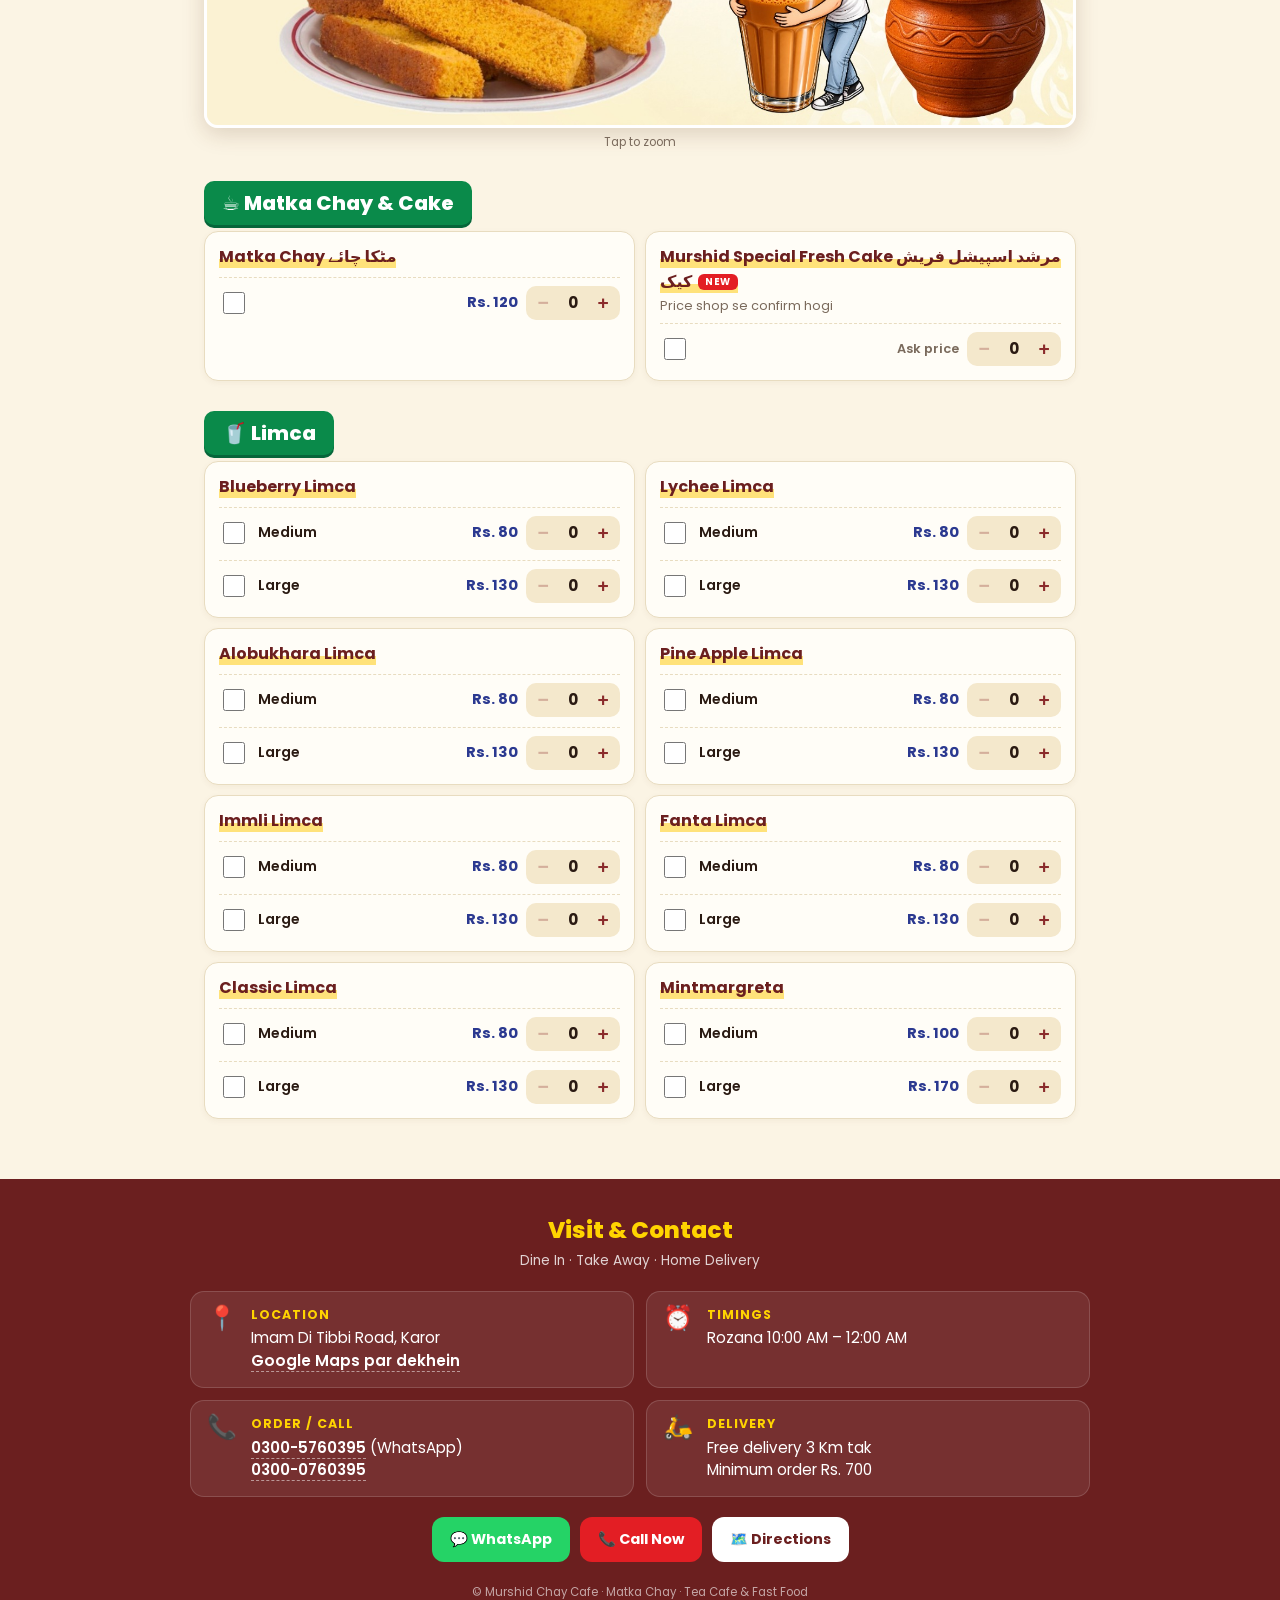
==== commit a1e40ac6: "Rename index-10.html to index.html" ====
--- a/index.html
+++ b/index.html
@@ -233,6 +233,60 @@
   .lb img{max-width:100%;max-height:100%;border-radius:8px;}
   .lb button{position:absolute;top:14px;right:14px;width:42px;height:42px;border-radius:50%;border:none;background:#fff;font-size:1.3rem;cursor:pointer;}
 
+  /* ---------- TOPPINGS (pizza only) ---------- */
+  .tops{display:grid;grid-template-columns:1fr 1fr;gap:8px;max-height:0;opacity:0;overflow:hidden;
+    transition:max-height .35s ease, opacity .3s ease, margin .3s ease;margin:0 0 0 32px;}
+  .tops.show{max-height:120px;opacity:1;margin:8px 0 4px 32px;}
+  .tchip{display:flex;flex-direction:column;gap:2px;background:#fff7dc;border:1.5px dashed #e0b84a;border-radius:10px;padding:7px 9px 7px 32px;position:relative;cursor:pointer;font-size:.78rem;transition:.2s;}
+  .tchip input{position:absolute;left:9px;top:50%;transform:translateY(-50%);width:17px;height:17px;accent-color:var(--green);}
+  .tchip b{color:var(--navy);font-size:.78rem;}
+  .tchip:has(input:checked){background:#e7f6ec;border:1.5px solid var(--green);}
+  .line.topline{background:#fffaf0;border-style:dashed;margin-left:18px;}
+  .tq{font-weight:700;color:var(--muted);font-size:.85rem;}
+  .rm{border:none;background:var(--cream-2);color:var(--maroon);width:26px;height:26px;border-radius:50%;cursor:pointer;flex-shrink:0;}
+
+  /* ---------- ANIMATIONS ---------- */
+  .reveal{opacity:0;transform:translateY(22px);transition:opacity .55s ease, transform .55s cubic-bezier(.2,.8,.2,1);transition-delay:var(--d,0ms);}
+  .reveal.in{opacity:1;transform:none;}
+  .item{position:relative;overflow:hidden;}
+  .item:hover{transform:translateY(-3px);box-shadow:0 10px 24px rgba(90,50,20,.13);}
+  .item.reveal.in:hover{transform:translateY(-3px);}
+  .item{transition:opacity .55s ease, transform .3s cubic-bezier(.2,.8,.2,1), box-shadow .25s, border-color .2s;}
+  .item.has{animation:pop .35s ease;}
+  @keyframes pop{0%{transform:scale(1)}40%{transform:scale(1.025)}100%{transform:scale(1)}}
+  /* highlighter sweep behind item names */
+  .item .name{display:inline;background:linear-gradient(transparent 62%, #ffe27a 62%) no-repeat 0 0/0% 100%;transition:background-size .7s ease .15s;}
+  .item.in .name{background-size:100% 100%;}
+  .deal .name{background-image:linear-gradient(transparent 62%, #ffd0d0 62%);}
+  /* price glow */
+  .var .vp{transition:transform .2s, color .2s;}
+  .item:hover .vp{transform:scale(1.08);color:var(--red);}
+  /* shine sweep on deals */
+  .deal::before{content:"";position:absolute;top:0;left:-60%;width:40%;height:100%;
+    background:linear-gradient(100deg,transparent,rgba(255,255,255,.75),transparent);transform:skewX(-20deg);animation:shine 4.5s ease-in-out infinite;pointer-events:none;}
+  .deal:nth-child(3n+2)::before{animation-delay:1.5s;} .deal:nth-child(3n)::before{animation-delay:3s;}
+  @keyframes shine{0%,70%{left:-60%}100%{left:130%}}
+  .item .new{animation:pulse 1.6s ease-in-out infinite;}
+  @keyframes pulse{0%,100%{transform:scale(1);box-shadow:0 0 0 0 rgba(227,30,36,.5)}50%{transform:scale(1.08);box-shadow:0 0 0 6px rgba(227,30,36,0)}}
+  .qty span.bump{animation:bump .3s ease;}
+  @keyframes bump{50%{transform:scale(1.5)}}
+  .bar.bump .sum b{display:inline-block;animation:bump .35s ease;}
+  header h1{animation:glow 3s ease-in-out infinite;}
+  @keyframes glow{50%{text-shadow:0 3px 0 rgba(0,0,0,.25),0 0 22px rgba(255,212,0,.65)}}
+  .grp.in::after{animation:grow .7s ease forwards;}
+  .grp::after{width:0;}
+  @keyframes grow{to{width:70px}}
+  .cat-head h2{transition:transform .3s;} .cat-head.in h2{animation:slidein .6s cubic-bezier(.2,.8,.2,1);}
+  @keyframes slidein{from{transform:translateX(-30px)}to{transform:none}}
+  .banner img{transition:transform .4s;} .banner:hover img{transform:scale(1.015);}
+  #openCart:not(:disabled){animation:wa 2.2s ease-in-out infinite;}
+  @keyframes wa{0%,100%{box-shadow:0 0 0 0 rgba(37,211,102,.6)}50%{box-shadow:0 0 0 9px rgba(37,211,102,0)}}
+  @media (prefers-reduced-motion: reduce){
+    *,*::before{animation:none!important;transition:none!important;}
+    .reveal{opacity:1;transform:none;}
+    .item .name{background-size:100% 100%;}
+  }
+
   .urdu{font-family:'Noto Nastaliq Urdu',serif;font-weight:700;line-height:2.1;}
   .toast{
     position:fixed;left:50%;bottom:88px;transform:translateX(-50%) translateY(20px);opacity:0;
@@ -247,7 +301,7 @@
 <header>
   <div class="brand-small">MATKA CHAY · TEA CAFE &amp; FAST FOOD</div>
   <h1>MURSHID<span>Chay Cafe</span></h1>
-  <div class="tag">Fast Food · Pizza Corner · Fresh Shake &amp; Ice Cream Bar</div>
+  <div class="tag">Fast Food · Pizza Corner · Matka Chay</div>
   <div class="how">
     <span><i>1</i> Item select karein</span>
     <span><i>2</i> Quantity set karein</span>
@@ -306,14 +360,13 @@
       <div class="types" id="types">
         <button data-t="Delivery" class="sel">🛵 Delivery</button>
         <button data-t="Take Away">🥡 Take Away</button>
-        <button data-t="Dine In">🍽️ Dine In</button>
       </div>
     </div>
     <div class="warn" id="minwarn">Delivery ke liye minimum order Rs. 700 hai. Thora aur add karein ya Take Away select karein.</div>
     <div><label for="fname">Aapka Naam *</label><input id="fname" placeholder="Name"></div>
     <div><label for="fphone">Phone Number *</label><input id="fphone" type="tel" placeholder="03XX-XXXXXXX"></div>
     <div id="addrBox"><label for="faddr">Delivery Address *</label><input id="faddr" placeholder="Ghar / gali / mohalla"></div>
-    <div><label for="fnote">Note (pizza flavor, extra cheese, waghera)</label><textarea id="fnote" rows="2" placeholder="Misal: Deal 3 mein Chicken Tikka pizza chahiye"></textarea></div>
+    <div><label for="fnote">Note (deal mein pizza flavor, koi khaas hidayat)</label><textarea id="fnote" rows="2" placeholder="Misal: Deal 3 mein Chicken Tikka pizza chahiye"></textarea></div>
   </div>
 
   <button class="send" id="send">Send Order on WhatsApp</button>
@@ -386,7 +439,7 @@
     ["Chicken Pasta",HF(400,600)],
     ["Seekh Kabab Pasta",HF(450,700),"",true]
   ]},
-  { id:"pizza", title:"🍕 Pizza Flavors", cls:"navy", banner:"images/pizza.jpg", group:["Pizza Menu","Small · Medium · Large · X-Large"], note:"Har size ki alag quantity select kar sakte hain.", items:[
+  { id:"pizza", title:"🍕 Pizza Flavors", cls:"navy", pizza:true, banner:"images/pizza.jpg", group:["Pizza Menu","Small · Medium · Large · X-Large"], note:"Size select karein — phir Extra Chicken / Extra Cheese topping ka option khul jayega.", items:[
     ["Chicken Fajita",sz([600,1000,1400,2100])],
     ["Chicken Tandori",sz([600,1000,1400,2100]),"",true],
     ["Chicken Fajita & Tandori",sz([700,1150,1600,2400]),"Half & half",true],
@@ -405,10 +458,6 @@
     ["Murshid Special Pizza",sz([750,1350,1600,2400])],
     ["Cheeze Steak Pizza",sz([750,1350])]
   ]},
-  { id:"topping", title:"🧀 Extra Topping", cls:"navy", items:[
-    ["Extra Chicken Topping",sz([100,150,200,250])],
-    ["Extra Cheese Topping",sz([100,150,200,250])]
-  ]},
   { id:"chay", title:"☕ Matka Chay & Cake", cls:"green", banner:"images/matka-chay.jpg", wide:true, group:["Matka Chay & Drinks","Garma garam chay aur thandi Limca"], items:[
     ["Matka Chay  مٹکا چائے",[["",120]]],
     ["Murshid Special Fresh Cake  مرشد اسپیشل فریش کیک",[["",null]],"Price shop se confirm hogi",true]
@@ -426,6 +475,8 @@
 ];
 
 const cart = {}; // "c-i-v" -> qty
+const tops = {}; // "c-i-v|ch" / "c-i-v|cz" -> true (qty follows the pizza)
+const TOP = {ch:["Extra Chicken",[100,150,200,250]], cz:["Extra Cheese",[100,150,200,250]]};
 const $ = (id)=>document.getElementById(id);
 const fmt = (n)=>n.toLocaleString('en-PK');
 
@@ -433,7 +484,20 @@
   const [c,i,v] = key.split('-').map(Number);
   const it = MENU[c].items[i];
   const [vl,price] = it[1][v];
-  return {name:it[0].split('  ')[0], vl, price};
+  return {name:it[0].split('  ')[0], vl, price, v};
+}
+function topOf(tk){
+  const [k,t] = tk.split('|'); const base = itemOf(k);
+  return {name:`${TOP[t][0]} Topping`, vl:`${base.name} – ${base.vl}`, price:TOP[t][1][base.v]};
+}
+/* flat list of everything in the order: pizzas followed by their toppings */
+function orderLines(){
+  const out=[];
+  for(const k in cart){
+    out.push({k, q:cart[k], ...itemOf(k)});
+    for(const t of ['ch','cz']) if(tops[k+'|'+t]) out.push({k:k+'|'+t, q:cart[k], top:true, ...topOf(k+'|'+t)});
+  }
+  return out;
 }
 
 /* ---------- RENDER ---------- */
@@ -455,7 +519,7 @@
     cat.items.forEach((it,i)=>{
       const [name,vars,desc,isNew] = it;
       const search = (name+' '+(desc||'')+' '+cat.title+' '+vars.map(v=>v[0]).join(' ')).toLowerCase();
-      html += `<div class="item ${cat.deal?'deal':''}" id="it-${c}-${i}" data-s="${search.replace(/"/g,'')}">
+      html += `<div class="item reveal ${cat.deal?'deal':''}" style="--d:${(i%6)*60}ms" id="it-${c}-${i}" data-s="${search.replace(/"/g,'')}">
         <div class="name">${name}${isNew?'<span class="new">NEW</span>':''}</div>
         ${desc?`<div class="desc">${desc}</div>`:''}`;
       vars.forEach(([vl,price],v)=>{
@@ -468,6 +532,11 @@
           <span class="vp ${price==null?'ask':''}">${price==null?'Ask price':'Rs. '+fmt(price)}</span>
           <div class="qty" id="q-${k}"><button data-k="${k}" data-d="-1" disabled>−</button><span>0</span><button data-k="${k}" data-d="1">+</button></div>
         </div>`;
+        if(cat.pizza){
+          html += `<div class="tops" id="tp-${k}">
+            ${Object.entries(TOP).map(([t,[tn,tp]])=>`<label class="tchip"><input type="checkbox" data-t="${k}|${t}"><span>🧀 ${tn}</span><b>+ Rs. ${tp[v]}</b></label>`).join('')}
+          </div>`;
+        }
       });
       html += `</div>`;
     });
@@ -481,8 +550,14 @@
   q = Math.max(0, Math.min(99, q));
   if(q===0) delete cart[k]; else cart[k]=q;
   const box = $('q-'+k);
+  const tp = $('tp-'+k);
+  if(tp){
+    tp.classList.toggle('show', q>0);
+    if(q===0){ for(const t of ['ch','cz']){ delete tops[k+'|'+t]; } tp.querySelectorAll('input').forEach(x=>x.checked=false); }
+  }
   if(box){
-    box.querySelector('span').textContent = q;
+    const sp = box.querySelector('span');
+    sp.textContent = q; sp.classList.remove('bump'); void sp.offsetWidth; sp.classList.add('bump');
     box.querySelector('button').disabled = q===0;
     box.classList.toggle('on', q>0);
   }
@@ -499,11 +574,10 @@
 
 function totals(){
   let count=0,total=0,ask=false;
-  for(const k in cart){
-    const {price} = itemOf(k);
-    count += cart[k];
-    if(price==null) ask=true; else total += price*cart[k];
-  }
+  orderLines().forEach(l=>{
+    if(!l.top) count += l.q;
+    if(l.price==null) ask=true; else total += l.price*l.q;
+  });
   return {count,total,ask};
 }
 
@@ -512,6 +586,7 @@
   $('bcount').textContent = count + (count===1?' item':' items');
   $('btotal').textContent = fmt(total);
   $('openCart').disabled = count===0;
+  const bar=document.querySelector('.bar'); bar.classList.remove('bump'); void bar.offsetWidth; bar.classList.add('bump');
 }
 
 let toastT;
@@ -532,6 +607,13 @@
   }
 });
 document.addEventListener('change',e=>{
+  if(e.target.matches('input[data-t]')){
+    const tk=e.target.dataset.t;
+    if(e.target.checked){ tops[tk]=true; const t=topOf(tk); toast(`✓ ${t.name} added`); } else delete tops[tk];
+    updateBar();
+    if($('sheet').classList.contains('show')) renderSheet();
+    return;
+  }
   if(e.target.matches('input[type=checkbox][data-k]')){
     const k=e.target.dataset.k;
     setQty(k, e.target.checked ? Math.max(1,cart[k]||0) : 0);
@@ -567,8 +649,13 @@
 function renderSheet(){
   const keys=Object.keys(cart);
   if(!keys.length){ closeSheet(); return; }
-  $('lines').innerHTML = keys.map(k=>{
-    const {name,vl,price}=itemOf(k); const q=cart[k];
+  $('lines').innerHTML = orderLines().map(({k,name,vl,price,q,top})=>{
+    if(top) return `<div class="line topline">
+      <div class="ln"><b>+ ${name}</b><small>${vl} · Rs. ${fmt(price)} each</small></div>
+      <div class="tq">× ${q}</div>
+      <div class="lt">Rs. ${fmt(price*q)}</div>
+      <button class="rm" data-rm="${k}" aria-label="Remove">✕</button>
+    </div>`;
     return `<div class="line">
       <div class="ln"><b>${name}</b><small>${vl?vl+' · ':''}${price==null?'Ask price':'Rs. '+fmt(price)+' each'}</small></div>
       <div class="qty on"><button data-k="${k}" data-d="-1">−</button><span>${q}</span><button data-k="${k}" data-d="1">+</button></div>
@@ -597,6 +684,12 @@
   document.querySelectorAll('#types button').forEach(x=>x.classList.toggle('sel',x===b));
   validate();
 });
+$('lines').addEventListener('click',e=>{
+  const r=e.target.closest('[data-rm]'); if(!r) return;
+  const tk=r.dataset.rm; delete tops[tk];
+  const cb=document.querySelector(`input[data-t="${tk}"]`); if(cb) cb.checked=false;
+  updateBar(); renderSheet();
+});
 $('clearAll').onclick=()=>{ Object.keys(cart).forEach(k=>setQty(k,0)); closeSheet(); };
 
 $('send').onclick=()=>{
@@ -607,8 +700,8 @@
   const {total,ask}=totals();
   let m = `*Assalam-o-Alaikum! New Order – Murshid Chay Cafe*\n\n`;
   let n=1;
-  for(const k in cart){
-    const {name:nm,vl,price}=itemOf(k); const q=cart[k];
+  for(const {name:nm,vl,price,q,top} of orderLines()){
+    if(top){ m += `    + ${nm} (${vl}) × ${q} = Rs. ${fmt(price*q)}\n`; continue; }
     m += `${n++}. ${nm}${vl?' ('+vl+')':''} × ${q} = ${price==null?'price confirm karein':'Rs. '+fmt(price*q)}\n`;
   }
   m += `\n*Total: Rs. ${fmt(total)}*${ask?' + cake (price confirm)':''}\n`;
@@ -637,6 +730,12 @@
   });
 },{rootMargin:'-140px 0px -60% 0px'});
 document.querySelectorAll('section.cat').forEach(s=>obs.observe(s));
+
+/* scroll-in animations */
+const rev = new IntersectionObserver(es=>{
+  es.forEach(en=>{ if(en.isIntersecting){ en.target.classList.add('in'); rev.unobserve(en.target); } });
+},{rootMargin:'0px 0px -40px 0px'});
+document.querySelectorAll('.reveal,.grp,.banner,.cat-head').forEach(el=>{ el.classList.add('reveal'); rev.observe(el); });
 </script>
 </body>
 </html>
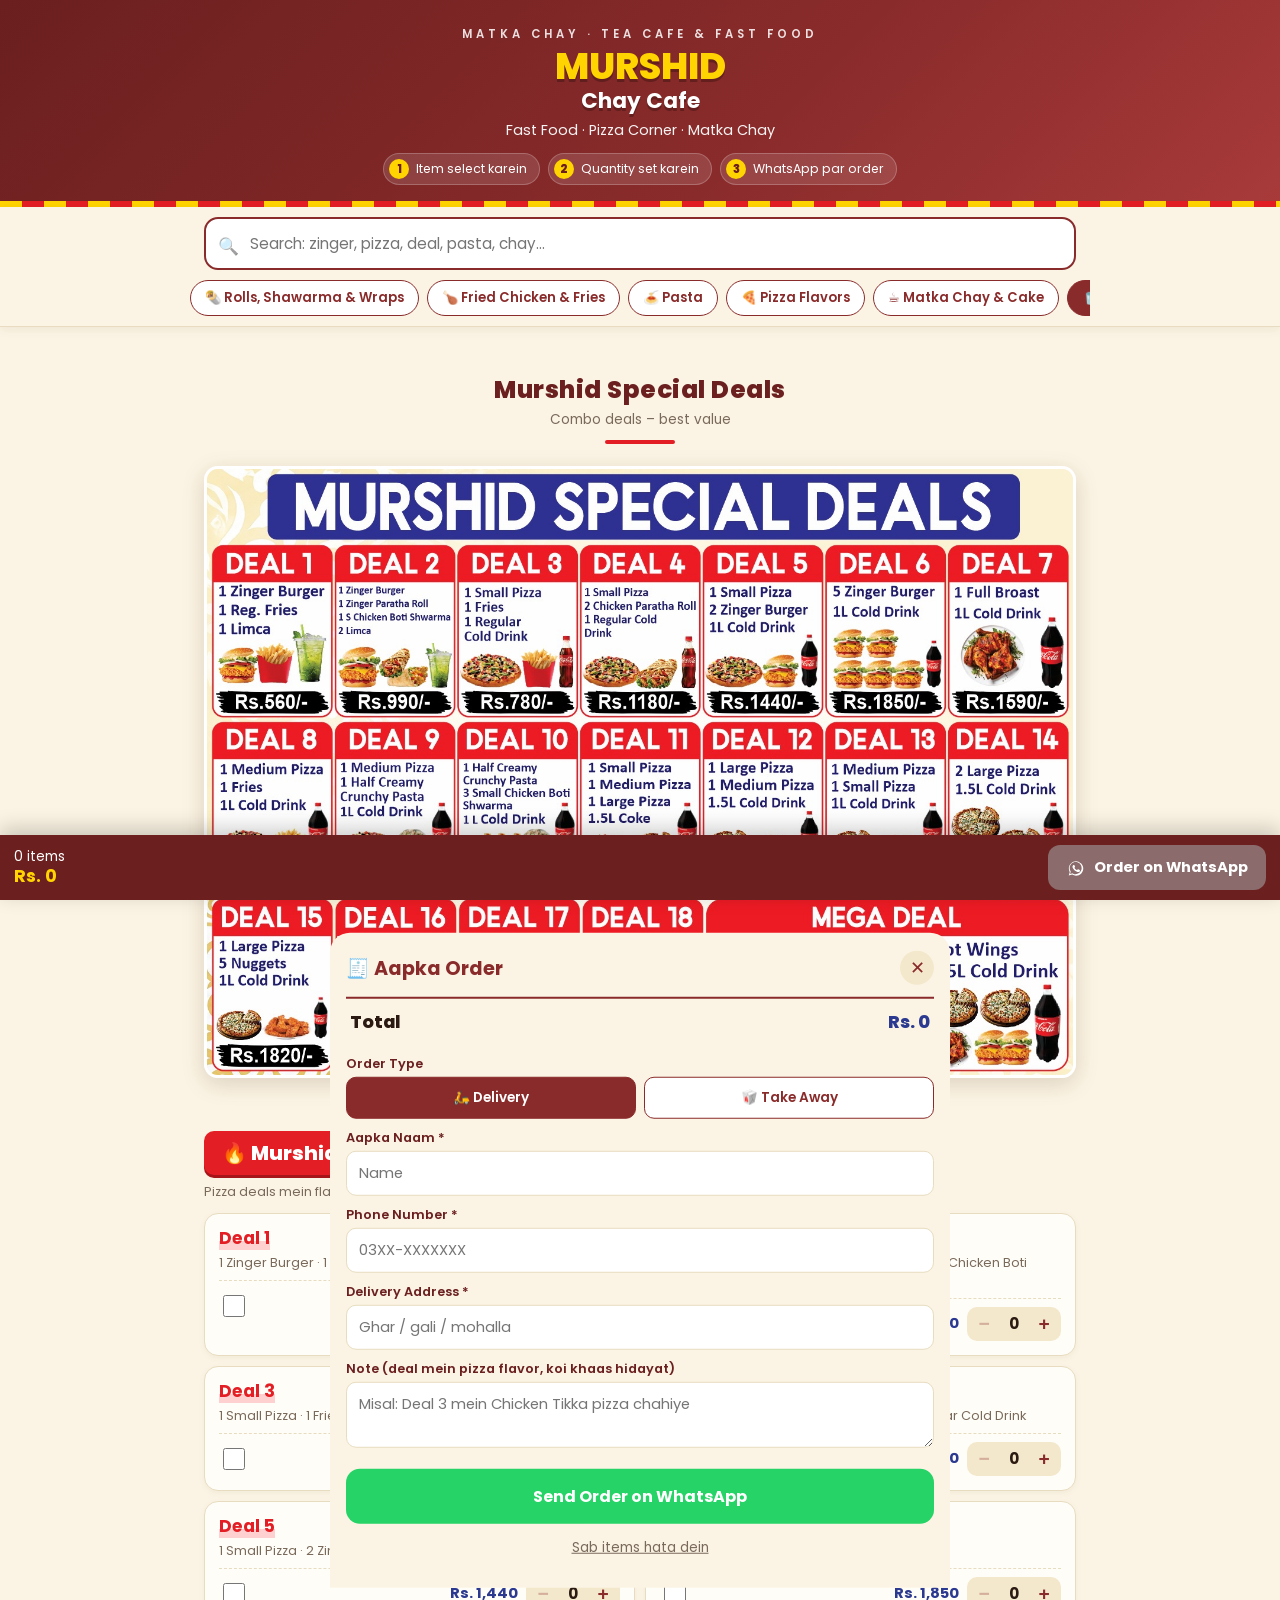
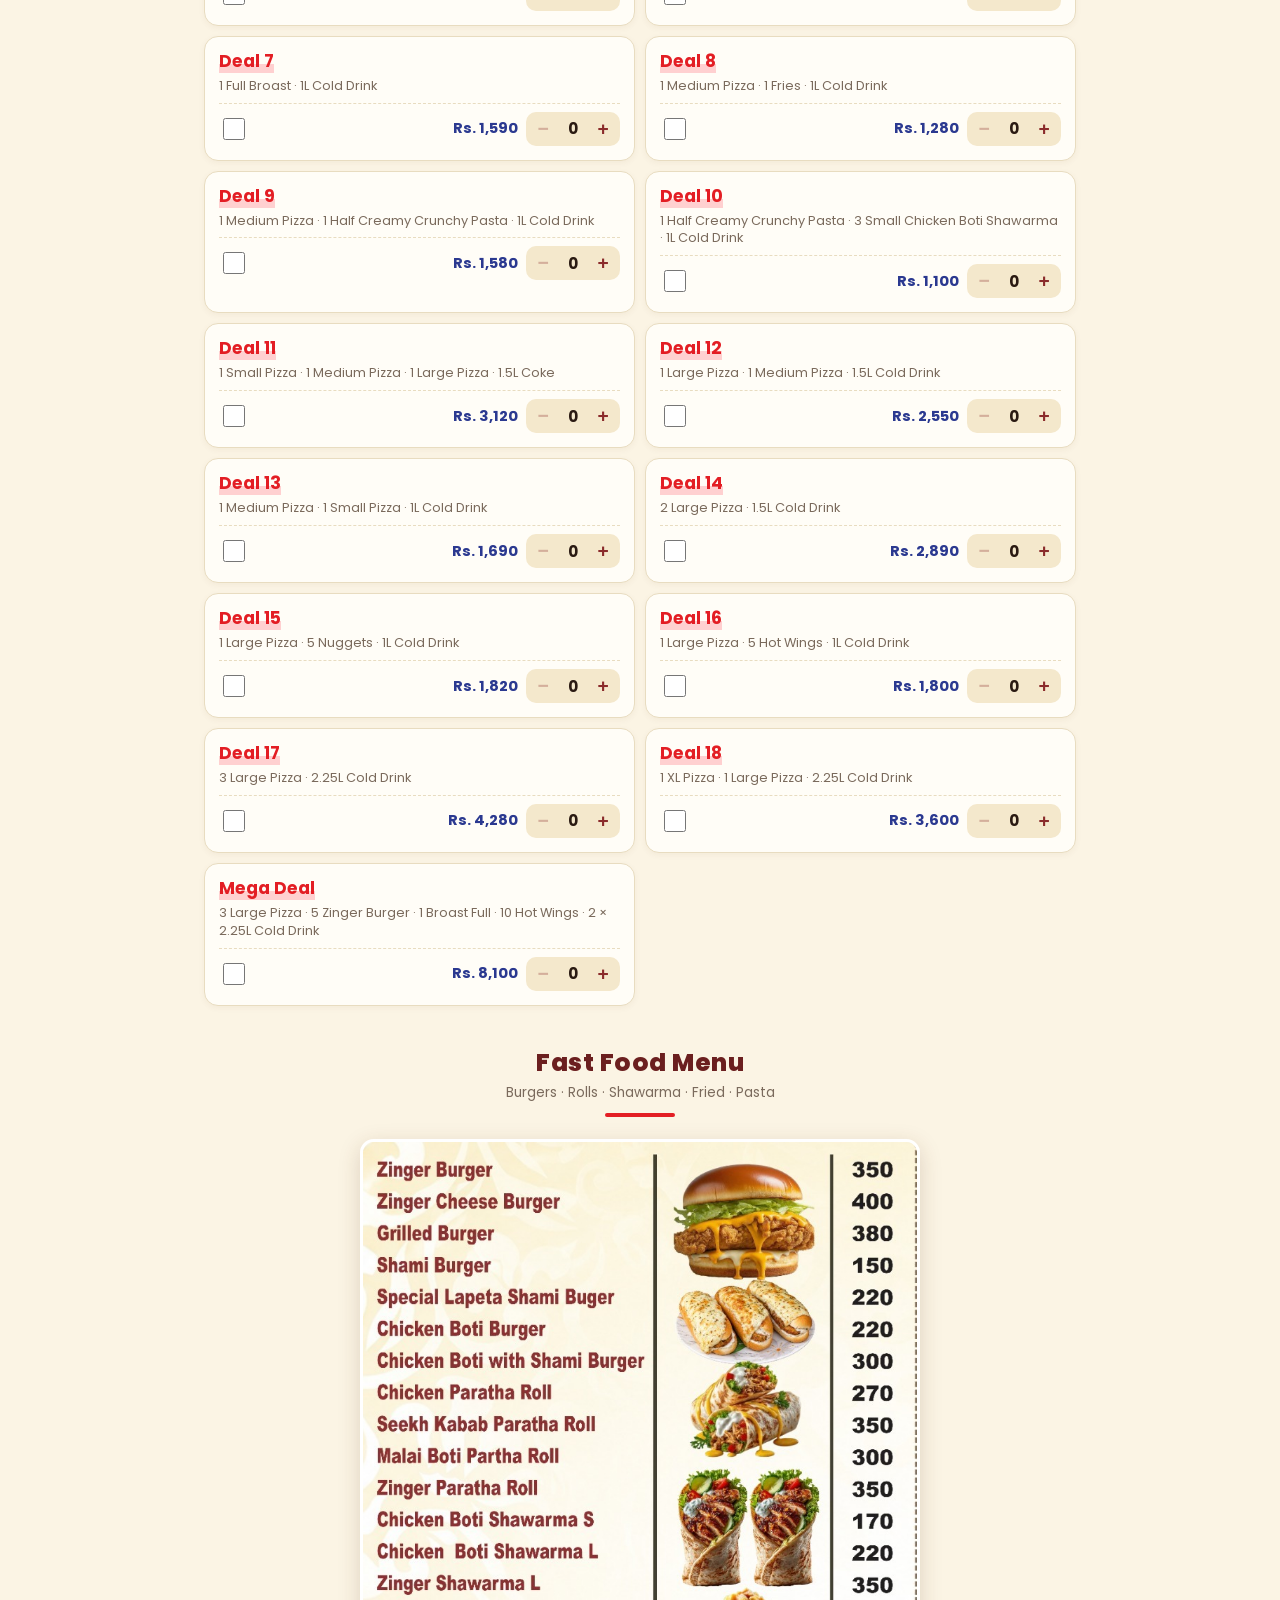
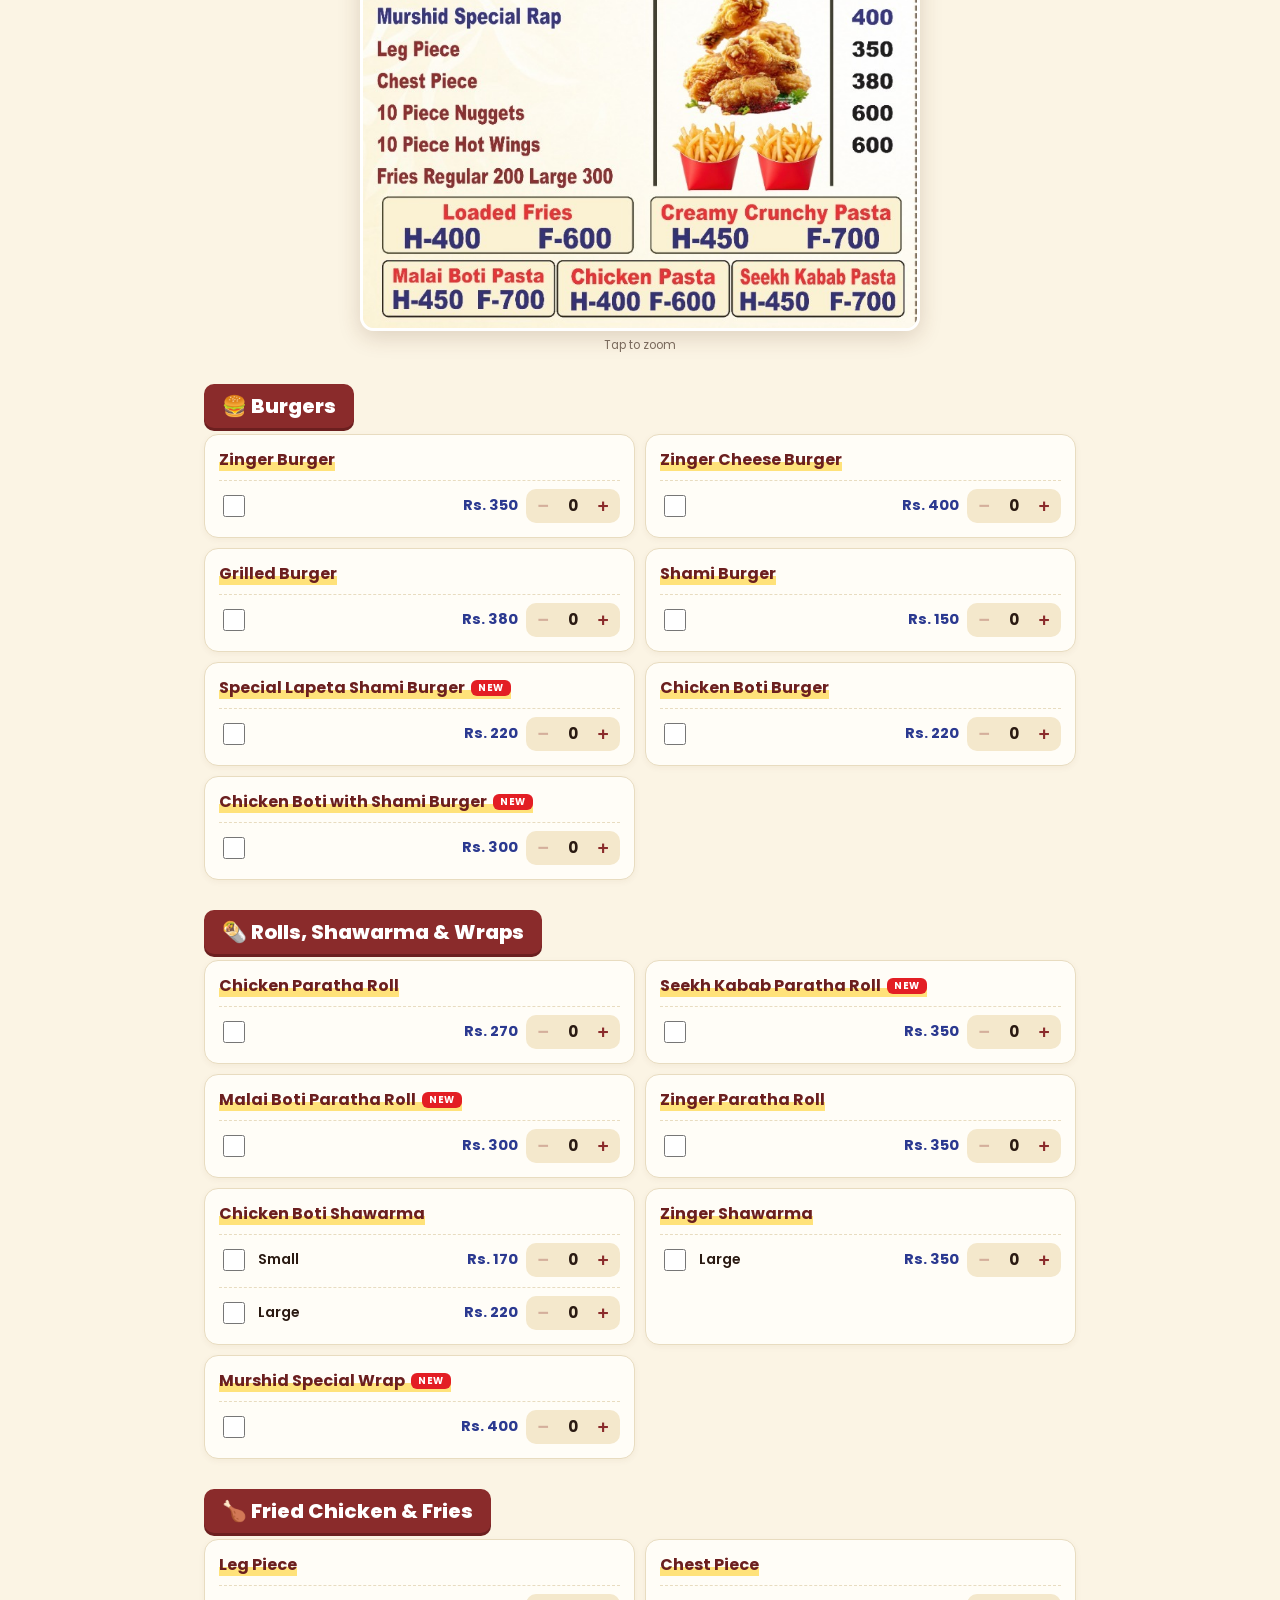
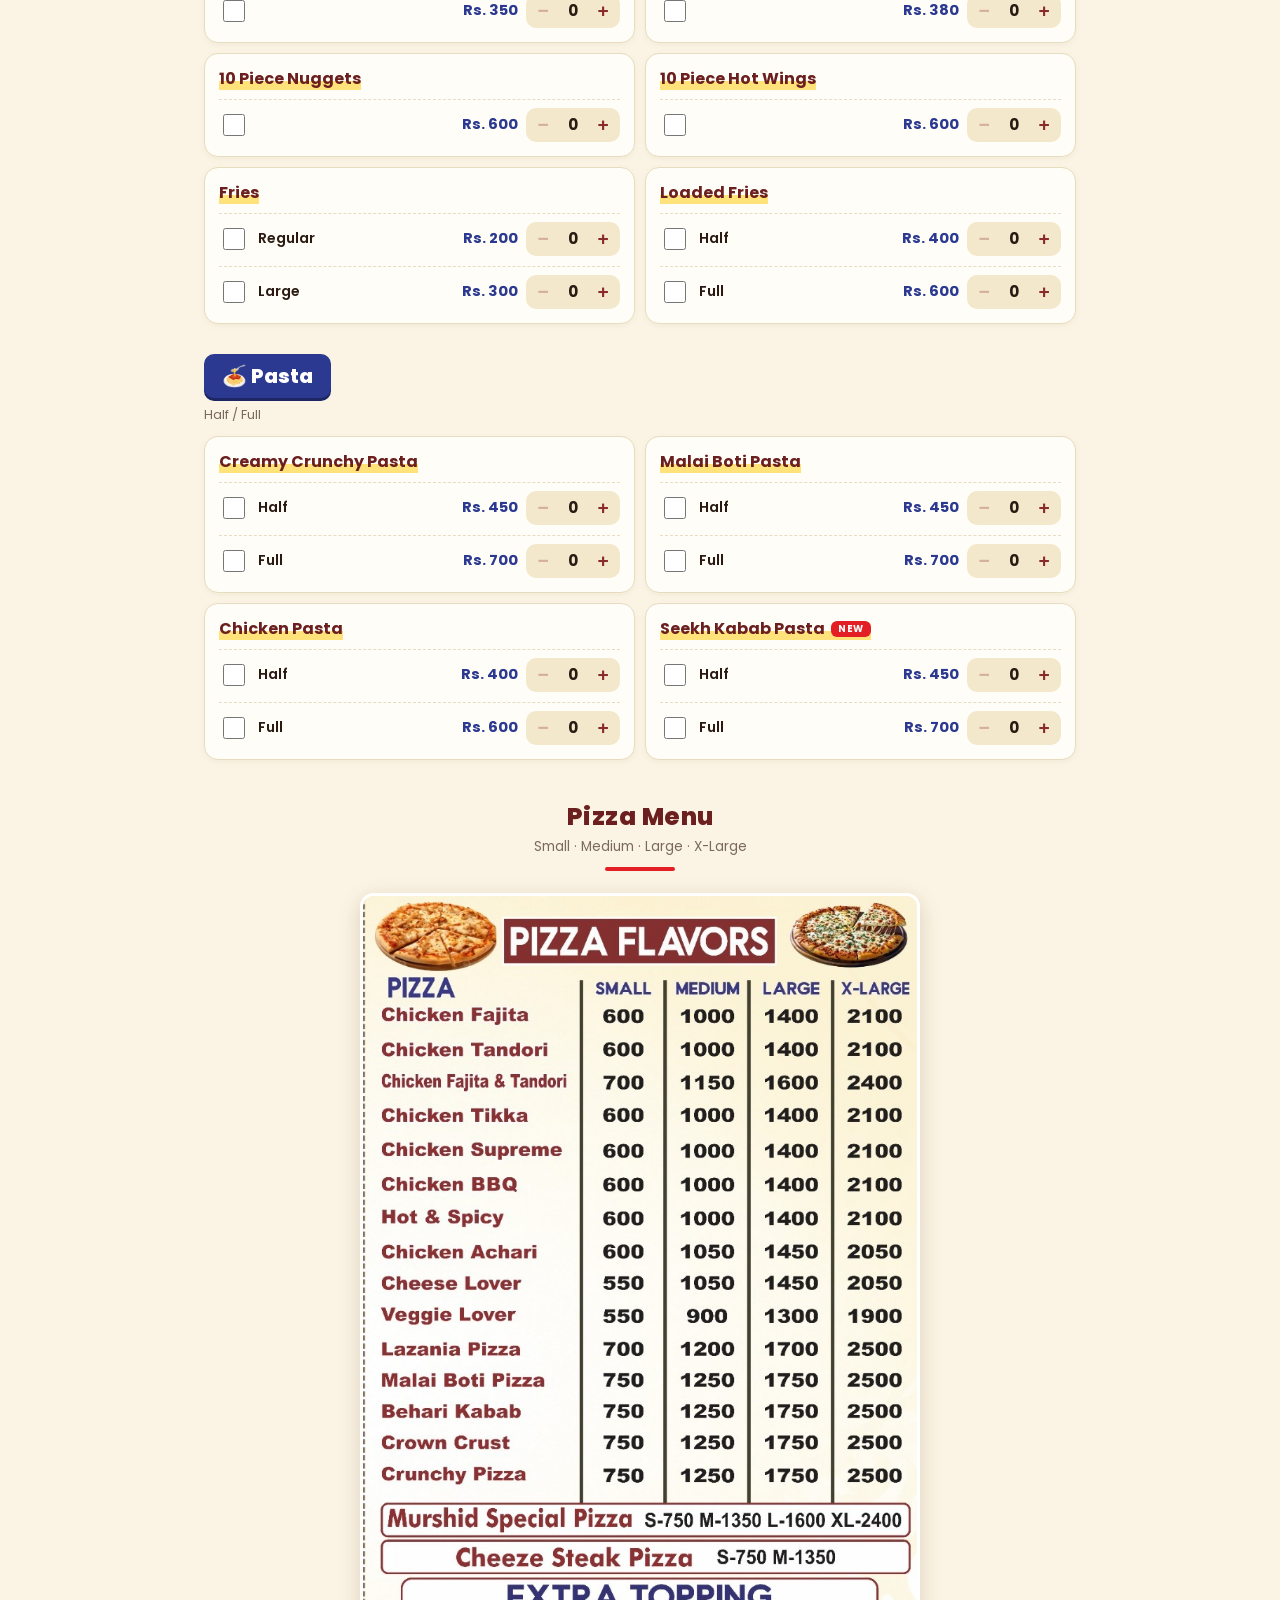
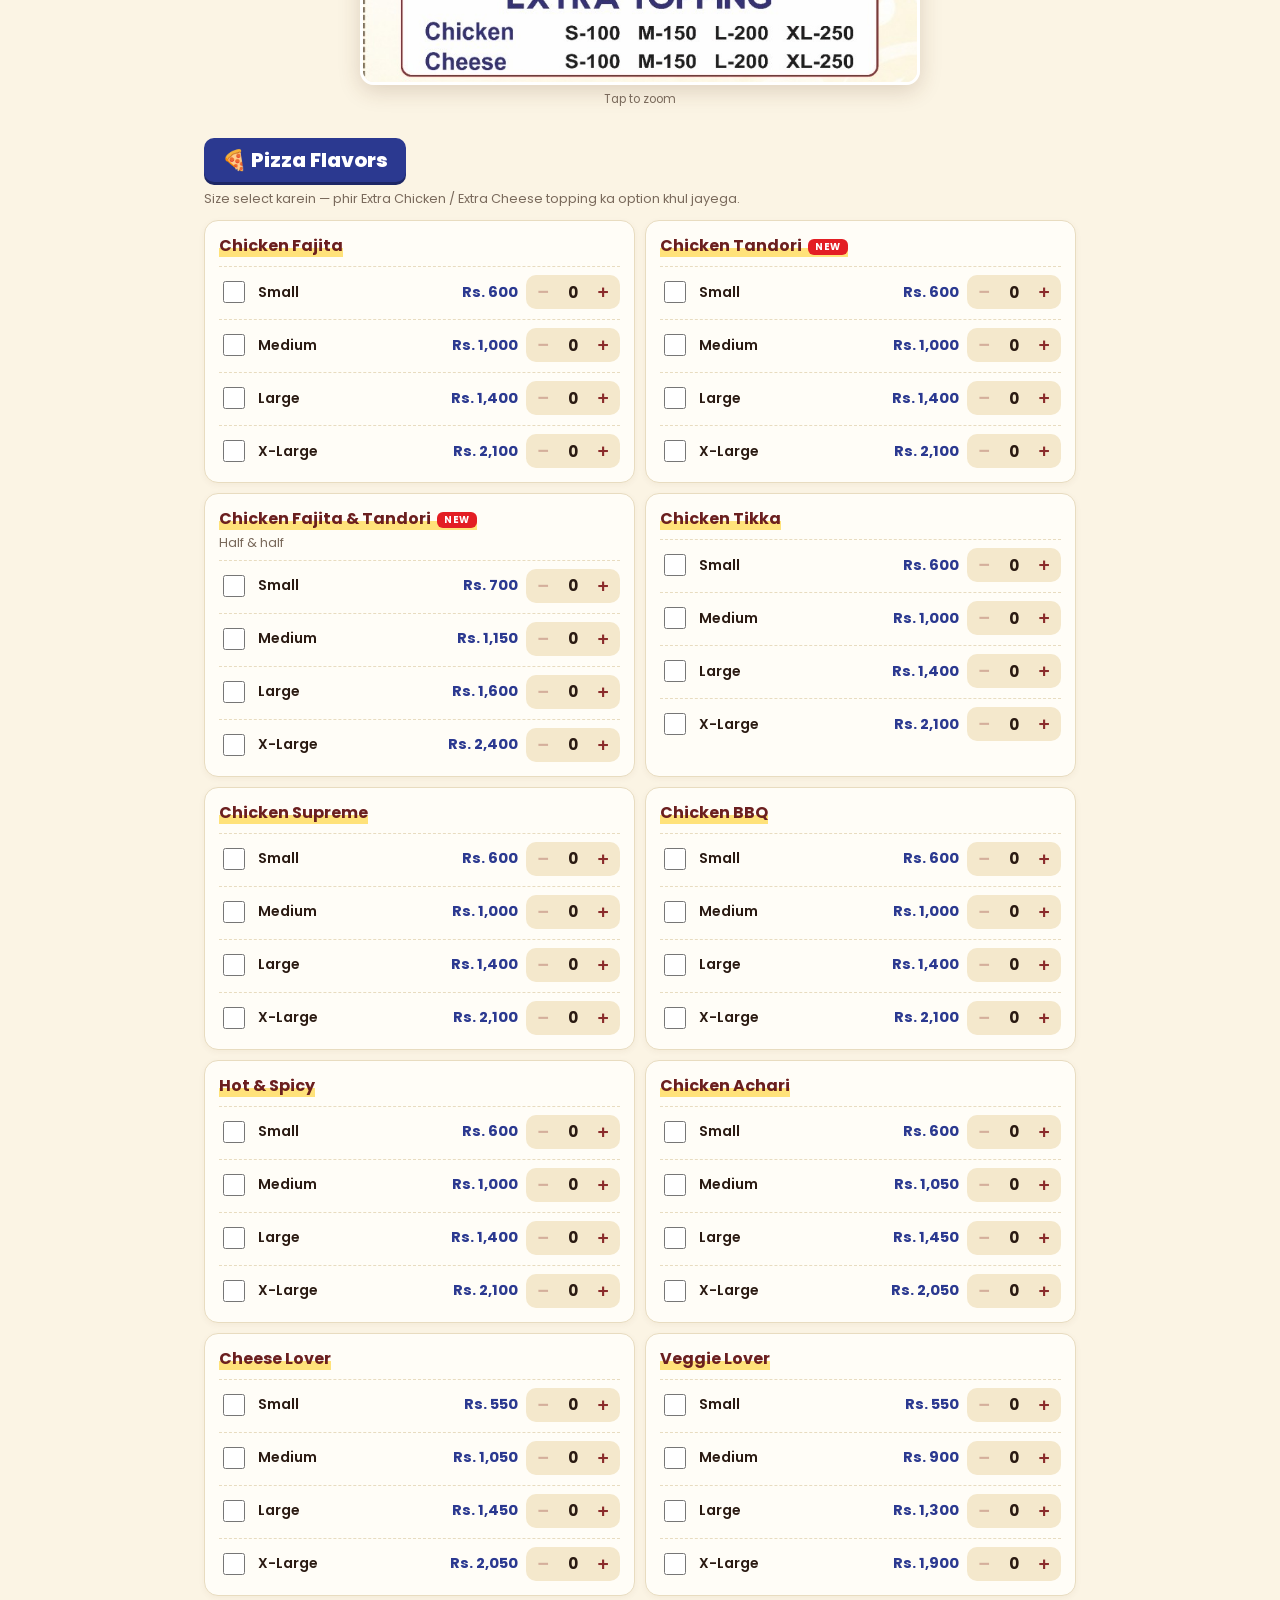
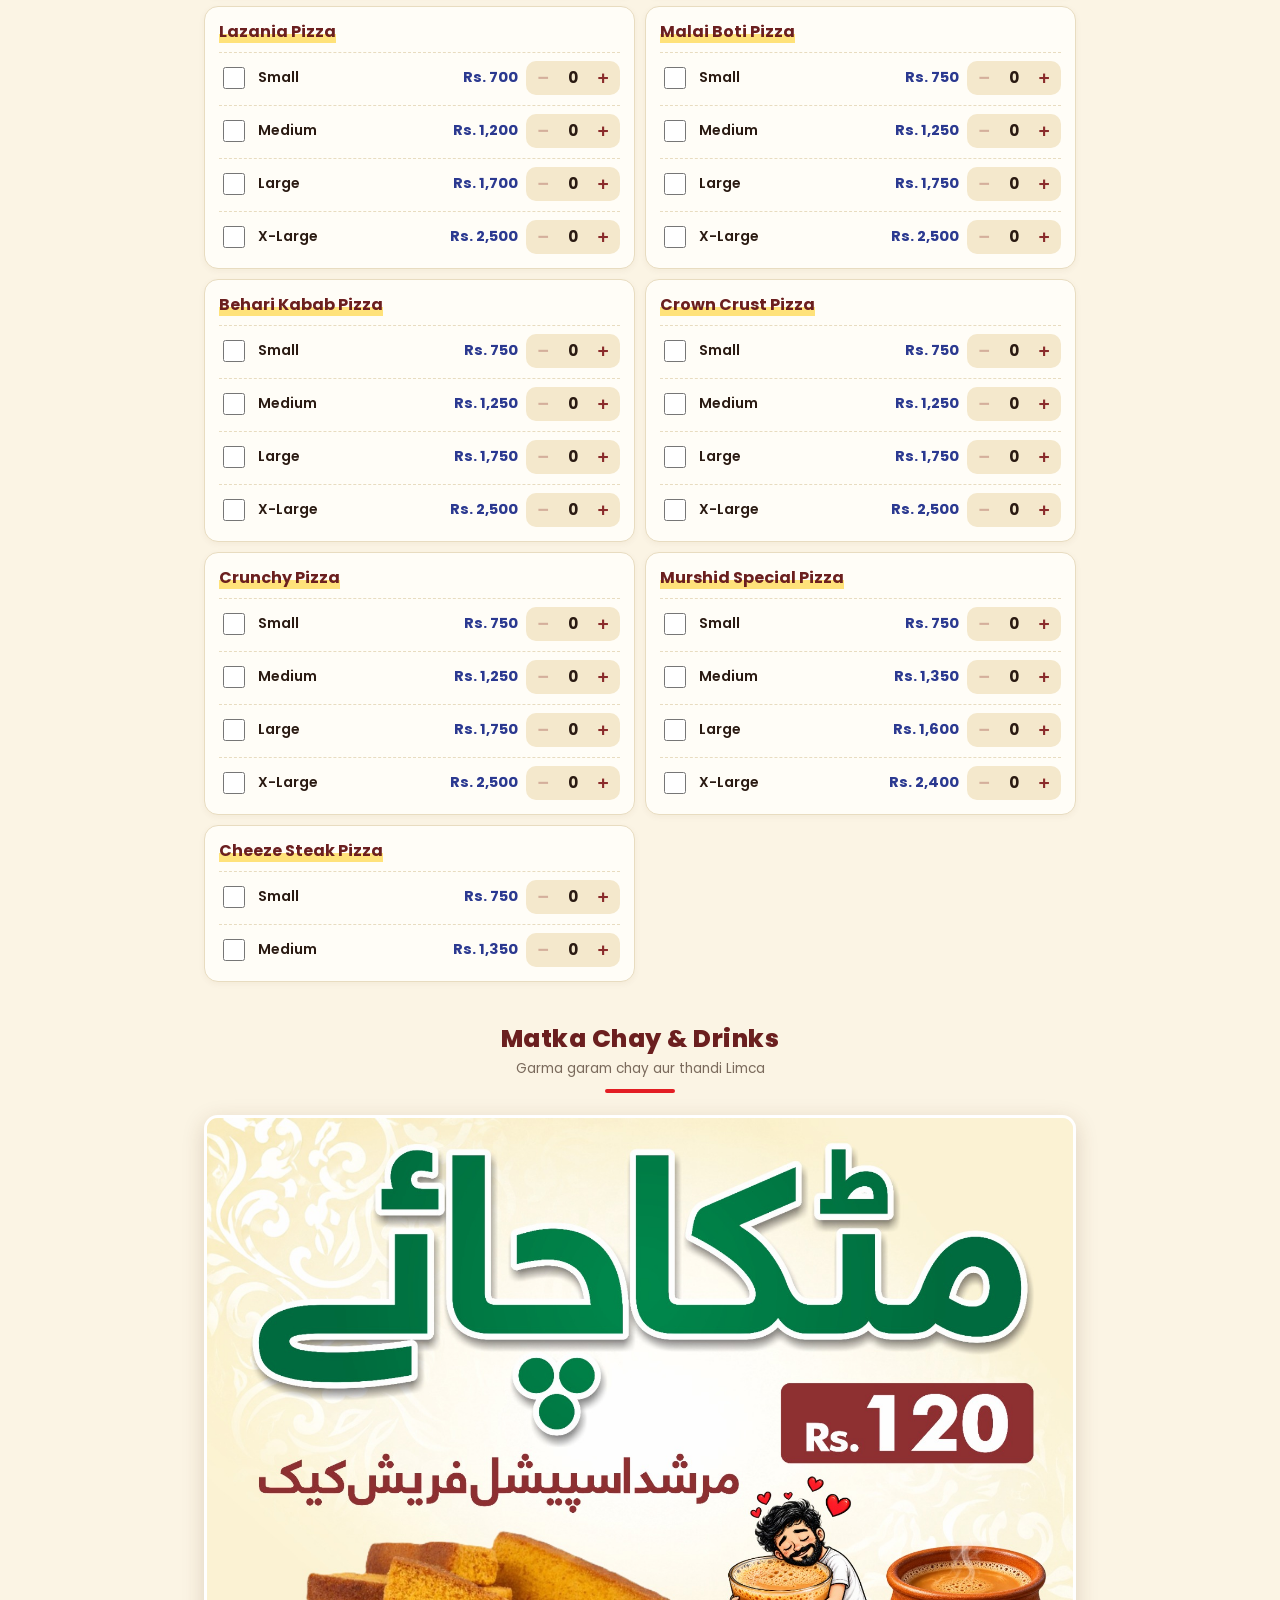
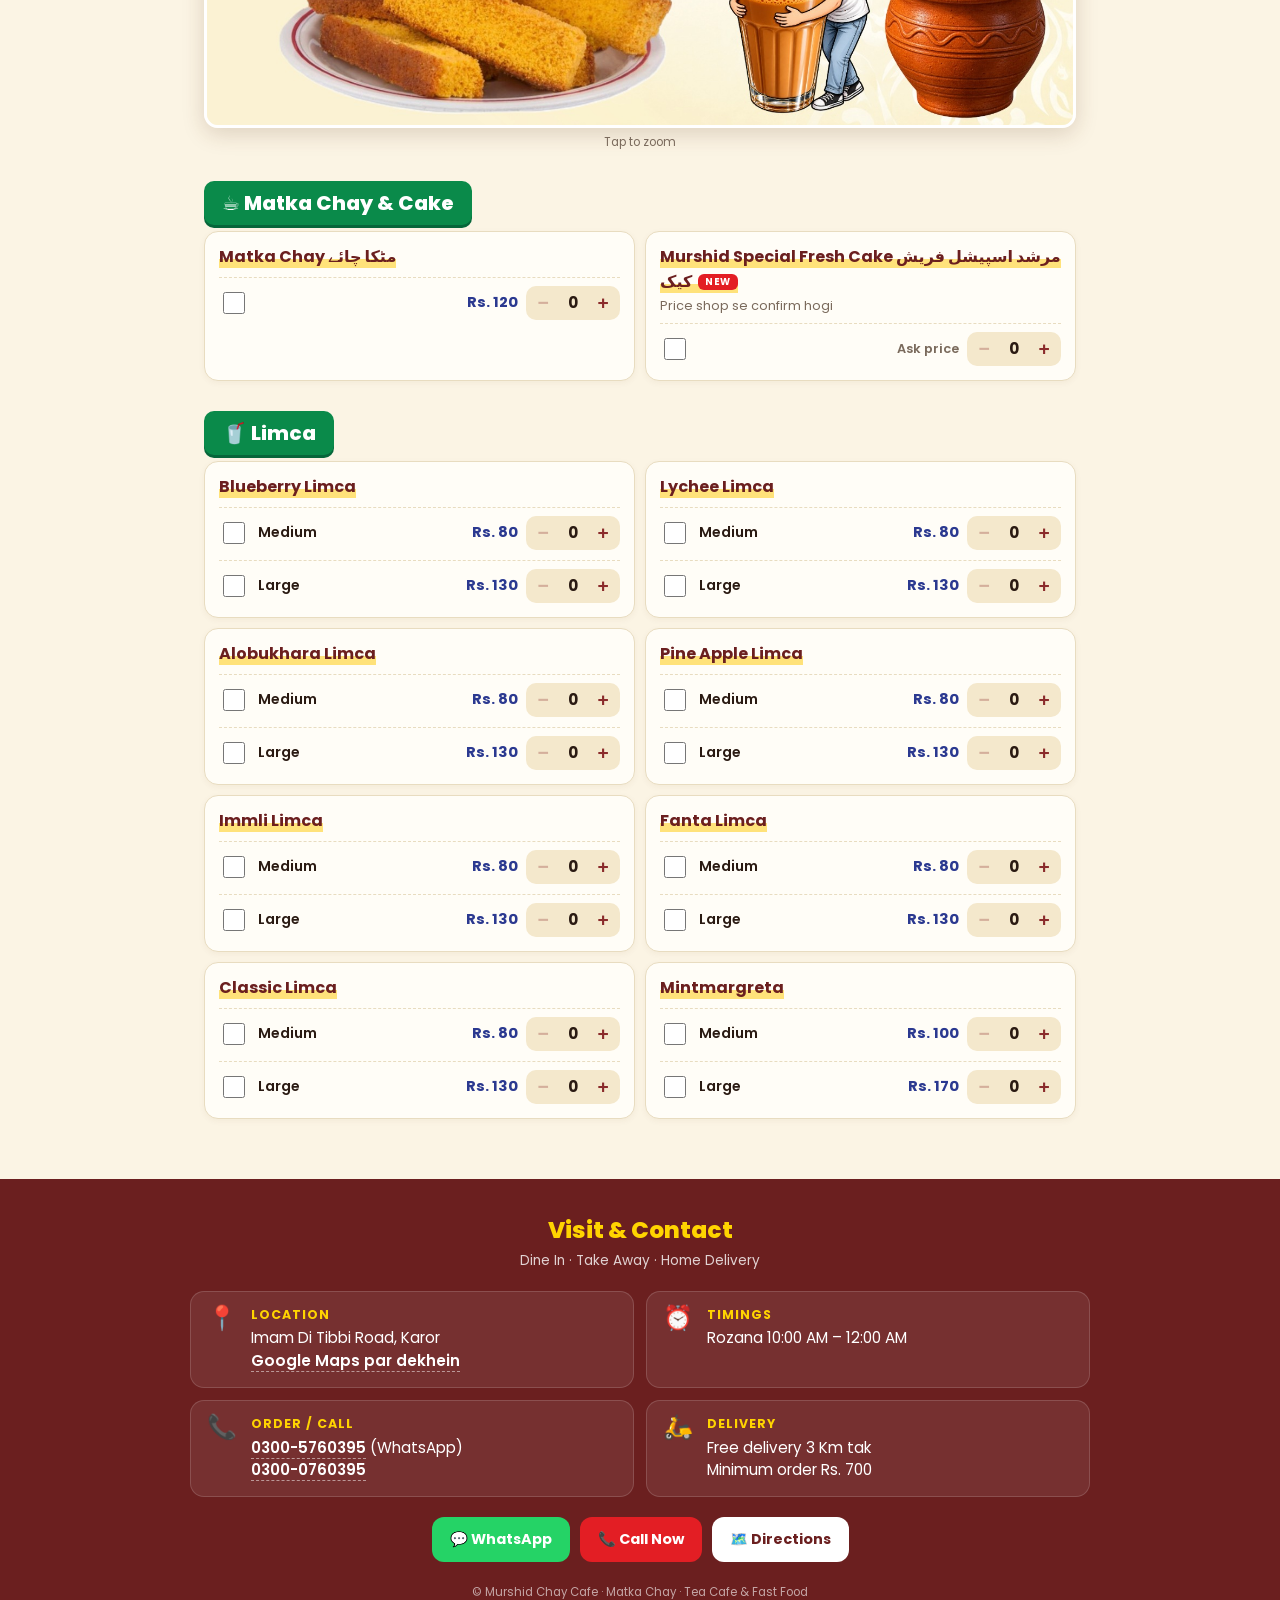
==== commit 0ae02386: "Update index.html" ====
--- a/index.html
+++ b/index.html
@@ -484,7 +484,9 @@
   const [c,i,v] = key.split('-').map(Number);
   const it = MENU[c].items[i];
   const [vl,price] = it[1][v];
-  return {name:it[0].split('  ')[0], vl, price, v};
+  let name = it[0].split('  ')[0];
+  if(MENU[c].pizza && !/pizza/i.test(name)) name += ' Pizza';
+  return {name, vl, price, v};
 }
 function topOf(tk){
   const [k,t] = tk.split('|'); const base = itemOf(k);
@@ -698,16 +700,31 @@
   if(!phone){ $('fphone').focus(); toast('Phone number likhein'); return; }
   if(orderType==='Delivery' && !addr){ $('faddr').focus(); toast('Address likhein'); return; }
   const {total,ask}=totals();
-  let m = `*Assalam-o-Alaikum! New Order – Murshid Chay Cafe*\n\n`;
-  let n=1;
-  for(const {name:nm,vl,price,q,top} of orderLines()){
-    if(top){ m += `    + ${nm} (${vl}) × ${q} = Rs. ${fmt(price*q)}\n`; continue; }
-    m += `${n++}. ${nm}${vl?' ('+vl+')':''} × ${q} = ${price==null?'price confirm karein':'Rs. '+fmt(price*q)}\n`;
-  }
-  m += `\n*Total: Rs. ${fmt(total)}*${ask?' + cake (price confirm)':''}\n`;
-  m += `\n*Order Type:* ${orderType}\n*Name:* ${name}\n*Phone:* ${phone}\n`;
-  if(orderType==='Delivery') m += `*Address:* ${addr}\n`;
-  if(note) m += `*Note:* ${note}\n`;
+  const LINE = '━━━━━━━━━━━━━━━━━━';
+  const GAP = '\n\n\n';            // poori 2 khaali lines har item ke baad
+  let m = `*🧾 NEW ORDER*\n*MURSHID CHAY CAFE*\n${LINE}\n\n`;
+  m += `*Order Type:*  ${orderType==='Delivery'?'🛵 DELIVERY':'🥡 TAKE AWAY'}\n${LINE}`;
+  m += GAP;
+  let n=1, buf='';
+  orderLines().forEach(({name:nm,vl,price,q,top})=>{
+    if(top){
+      buf += `\n\n   ➕ ${nm}\n   Qty: ${q}  ×  Rs. ${fmt(price)}  =  Rs. ${fmt(price*q)}`;
+      return;
+    }
+    if(buf){ m += buf + GAP; }
+    buf = `*${n++}.  ${nm.toUpperCase()}*`;
+    if(vl) buf += `\n   Size:  ${vl}`;
+    buf += `\n   Qty:  *${q}*`;
+    buf += price==null ? `\n   Price:  shop se confirm karein` : `\n   Rs. ${fmt(price)}  ×  ${q}  =  *Rs. ${fmt(price*q)}*`;
+  });
+  m += buf + GAP;
+  const {count}=totals();
+  m += `${LINE}\n*Total Items:*  ${count}\n\n*TOTAL BILL:  Rs. ${fmt(total)}*${ask?'  + cake (price confirm)':''}\n${LINE}`;
+  m += GAP;
+  m += `*👤 Name:*  ${name}\n\n*📞 Phone:*  ${phone}`;
+  if(orderType==='Delivery') m += `\n\n*📍 Address:*  ${addr}`;
+  if(note) m += `\n\n*📝 Note:*  ${note}`;
+  m += `\n\n${LINE}`;
   window.open(`https://wa.me/${WA}?text=${encodeURIComponent(m)}`,'_blank');
 };
 
